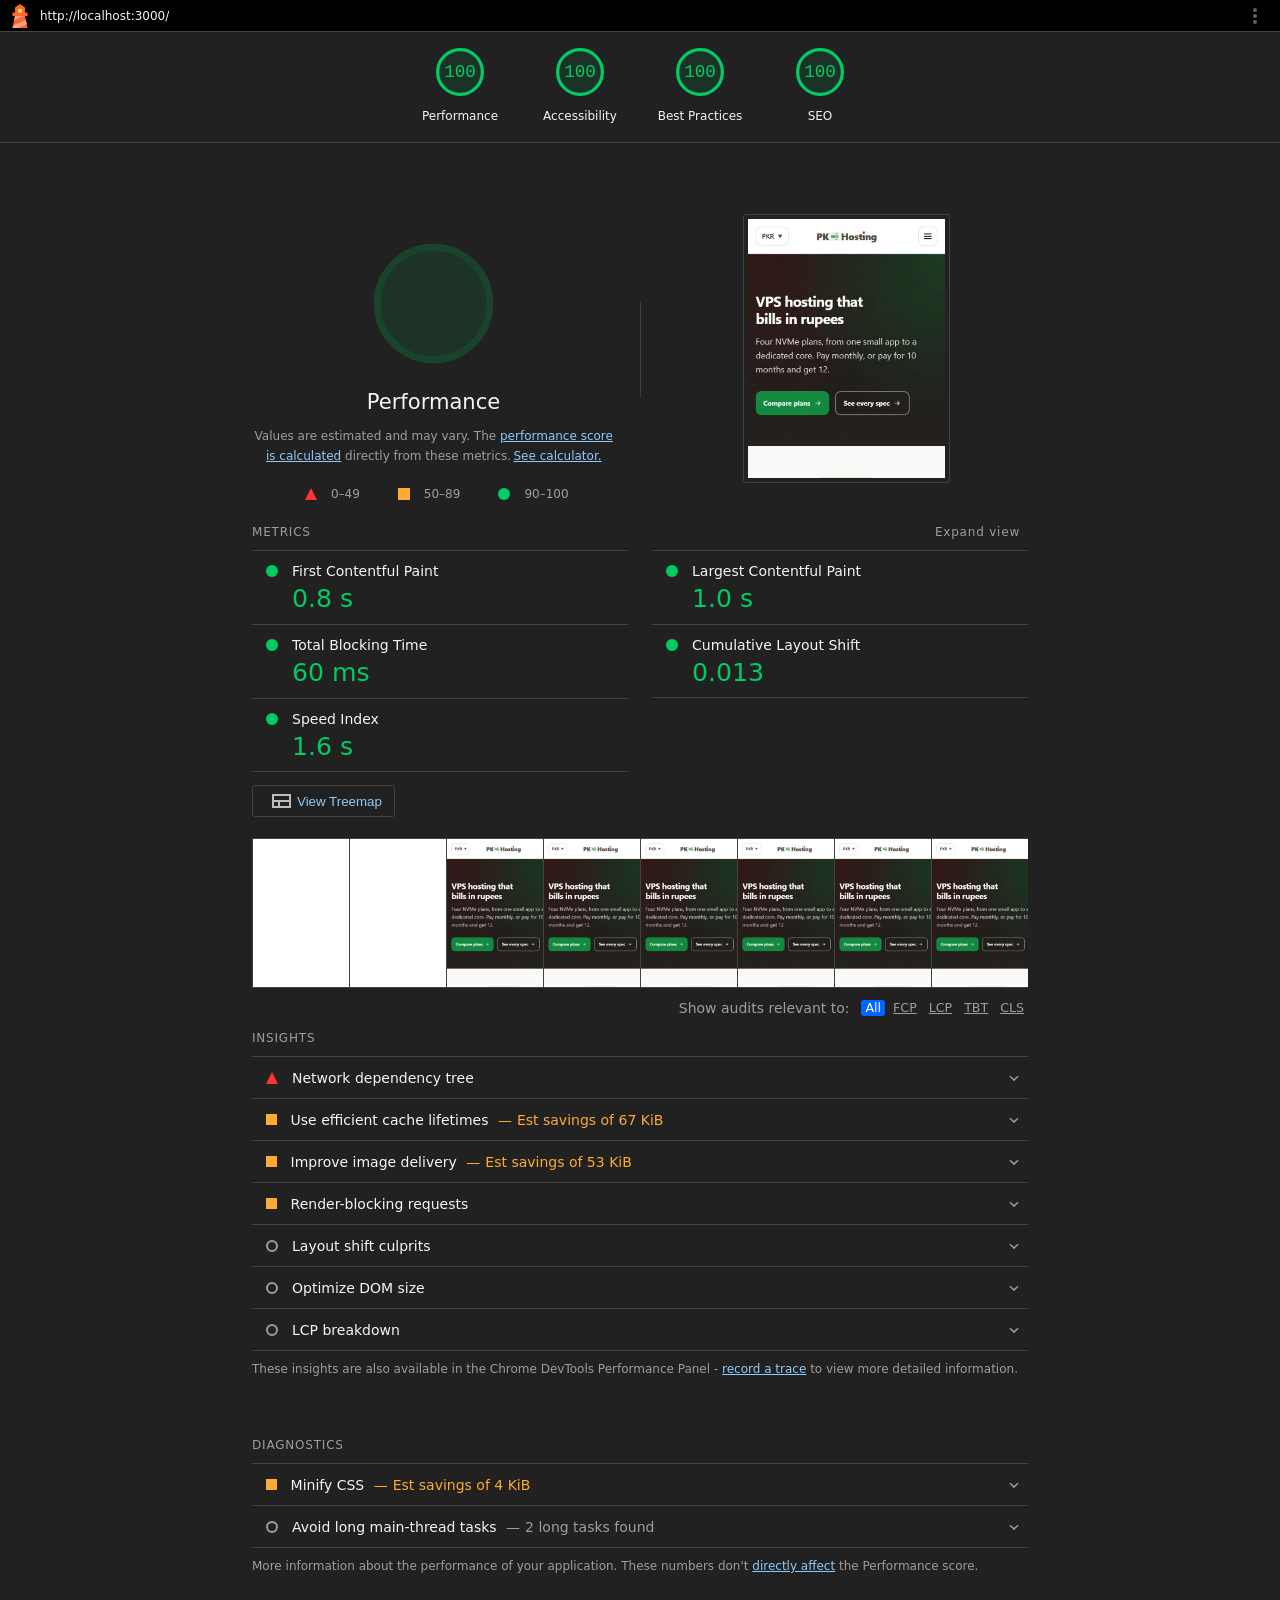
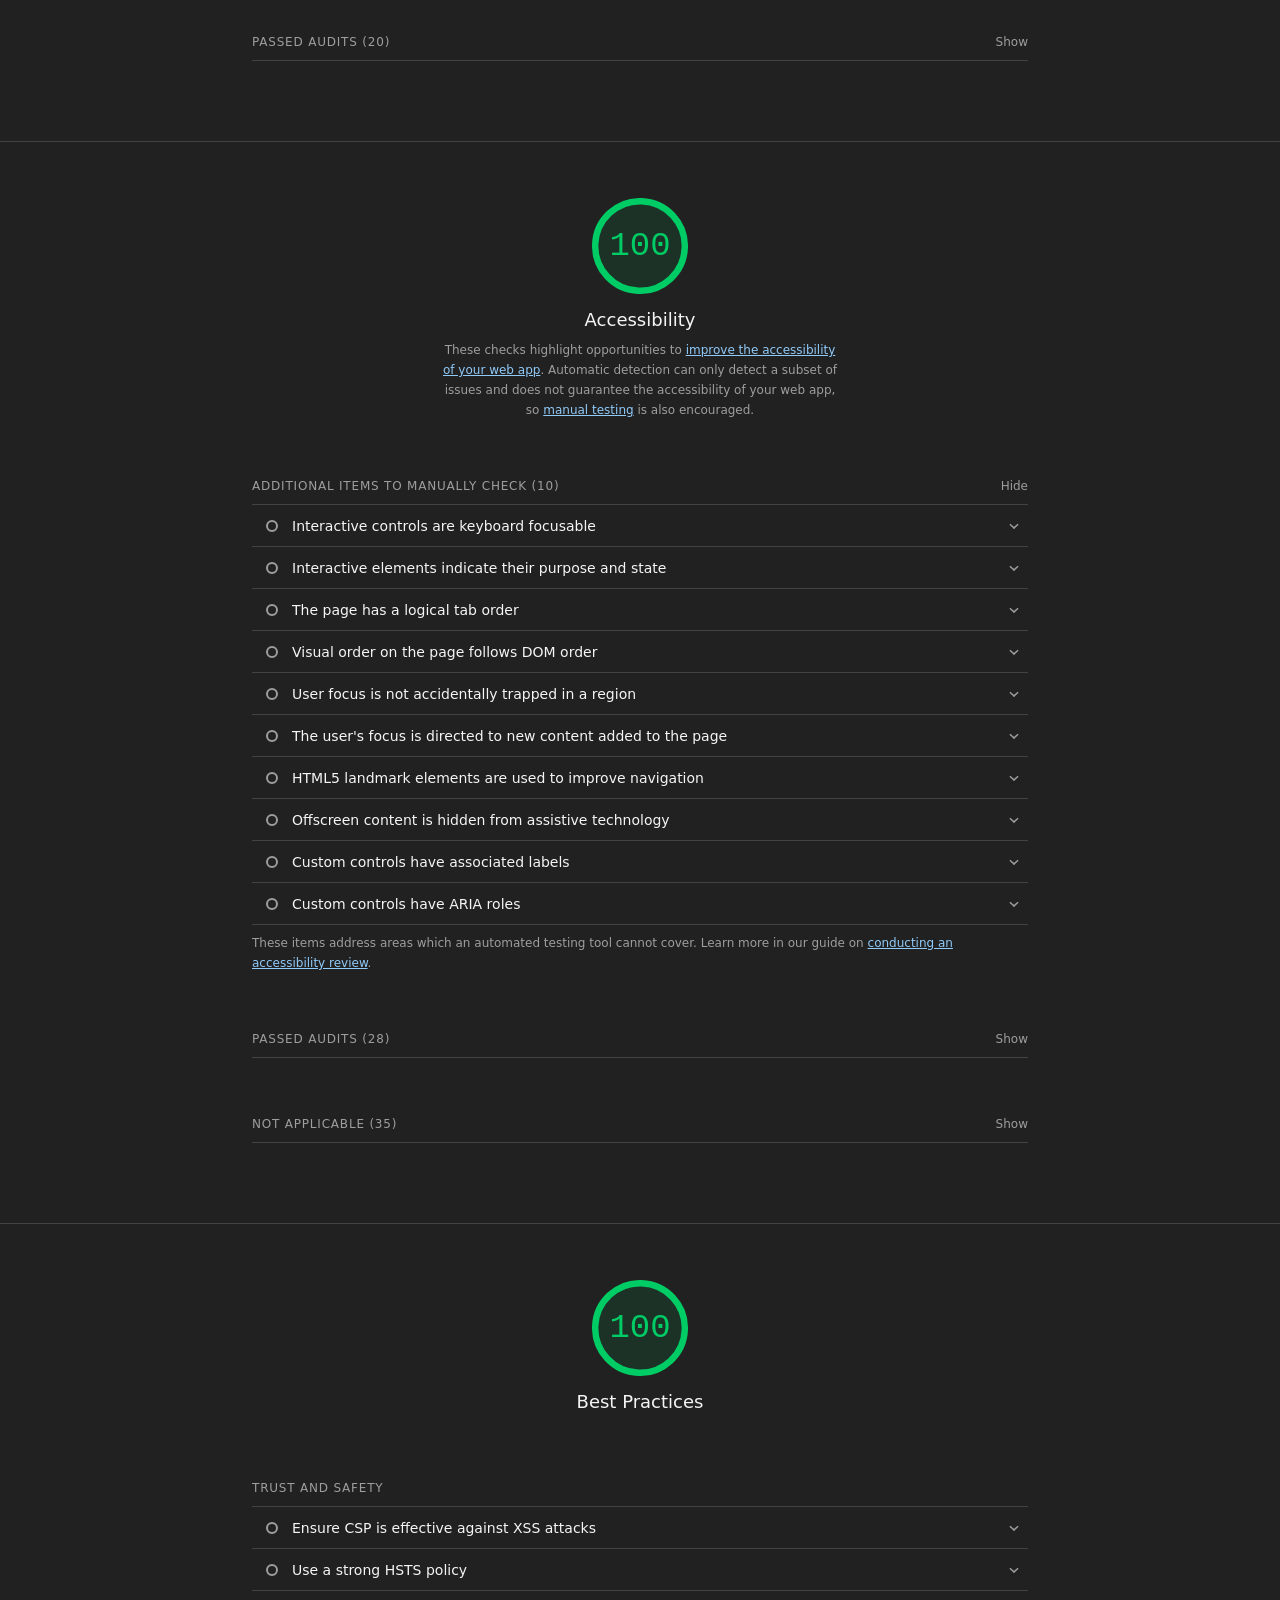
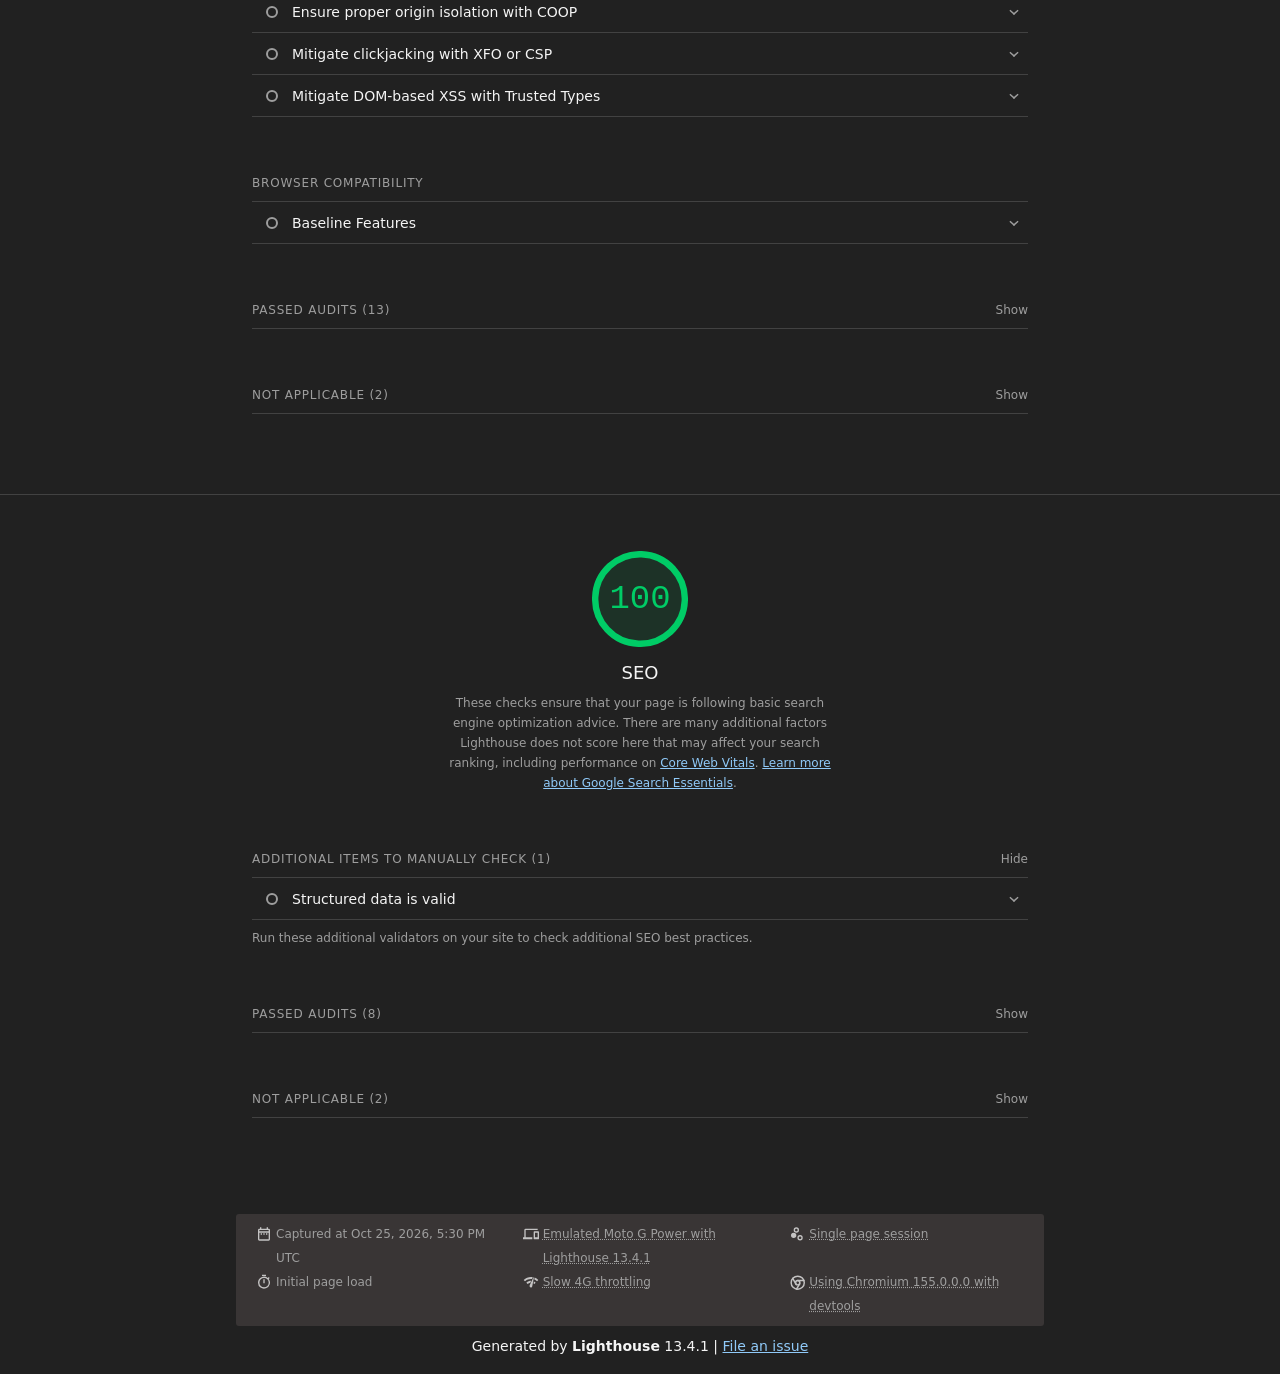
==== docs/lighthouse-report.html @ 3b911061 "fix: improve SEO and logo accessibility; add Lighthouse report" ====
<!--
@license
Copyright 2018 Google LLC
SPDX-License-Identifier: Apache-2.0
-->
<!doctype html>
<html lang="en">
<head>
  <meta charset="utf-8">
  <meta name="viewport" content="width=device-width, initial-scale=1, minimum-scale=1">
  <link rel="icon" href='data:image/svg+xml;utf8,<svg fill="none" xmlns="http://www.w3.org/2000/svg" viewBox="0 0 48 48"><path d="m14 7 10-7 10 7v10h5v7h-5l5 24H9l5-24H9v-7h5V7Z" fill="%23F63"/><path d="M31.561 24H14l-1.689 8.105L31.561 24ZM18.983 48H9l1.022-4.907L35.723 32.27l1.663 7.98L18.983 48Z" fill="%23FFA385"/><path fill="%23FF3" d="M20.5 10h7v7h-7z"/></svg>'>
  <title>Lighthouse Report</title>
  <style>body {margin: 0}</style>
</head>
<body>
  <noscript>Lighthouse report requires JavaScript. Please enable.</noscript>

  <div id="lh-log"></div>

  <script>window.__LIGHTHOUSE_JSON__ = {"lighthouseVersion":"13.4.1","requestedUrl":"http://localhost:3000/","mainDocumentUrl":"http://localhost:3000/","finalDisplayedUrl":"http://localhost:3000/","finalUrl":"http://localhost:3000/","fetchTime":"2026-10-25T17:30:25.590Z","gatherMode":"navigation","runWarnings":[],"userAgent":"Mozilla/5.0 (Windows NT 10.0; Win64; x64) AppleWebKit/537.36 (KHTML, like Gecko) Chrome/155.0.0.0 Safari/537.36","environment":{"networkUserAgent":"Mozilla/5.0 (Linux; Android 11; moto g power (2022)) AppleWebKit/537.36 (KHTML, like Gecko) Chrome/155.0.0.0 Mobile Safari/537.36","hostUserAgent":"Mozilla/5.0 (Windows NT 10.0; Win64; x64) AppleWebKit/537.36 (KHTML, like Gecko) Chrome/155.0.0.0 Safari/537.36","benchmarkIndex":1683,"credits":{"axe-core":"4.12.1"}},"audits":{"is-on-https":{"id":"is-on-https","title":"Uses HTTPS","description":"All sites should be protected with HTTPS, even ones that don't handle sensitive data. This includes avoiding [mixed content](https://developers.google.com/web/fundamentals/security/prevent-mixed-content/what-is-mixed-content), where some resources are loaded over HTTP despite the initial request being served over HTTPS. HTTPS prevents intruders from tampering with or passively listening in on the communications between your app and your users, and is a prerequisite for HTTP/2 and many new web platform APIs. [Learn more about HTTPS](https://developer.chrome.com/docs/lighthouse/pwa/is-on-https/).","score":1,"scoreDisplayMode":"binary","details":{"type":"table","headings":[{"key":"url","valueType":"url","label":"Insecure URL"},{"key":"resolution","valueType":"text","label":"Request Resolution"}],"items":[]}},"redirects-http":{"id":"redirects-http","title":"Redirects HTTP traffic to HTTPS","description":"Make sure that you redirect all HTTP traffic to HTTPS in order to enable secure web features for all your users. [Learn more](https://developer.chrome.com/docs/lighthouse/pwa/redirects-http/).","score":null,"scoreDisplayMode":"notApplicable"},"first-contentful-paint":{"id":"first-contentful-paint","title":"First Contentful Paint","description":"First Contentful Paint marks the time at which the first text or image is painted. [Learn more about the First Contentful Paint metric](https://developer.chrome.com/docs/lighthouse/performance/first-contentful-paint/).","score":1,"scoreDisplayMode":"numeric","numericValue":848.7614999999998,"numericUnit":"millisecond","displayValue":"0.8 s","scoringOptions":{"p10":1800,"median":3000}},"largest-contentful-paint":{"id":"largest-contentful-paint","title":"Largest Contentful Paint","description":"Largest Contentful Paint marks the time at which the largest text or image is painted. [Learn more about the Largest Contentful Paint metric](https://developer.chrome.com/docs/lighthouse/performance/lighthouse-largest-contentful-paint/)","score":1,"scoreDisplayMode":"numeric","numericValue":1005.5229999999999,"numericUnit":"millisecond","displayValue":"1.0 s","scoringOptions":{"p10":2500,"median":4000}},"speed-index":{"id":"speed-index","title":"Speed Index","description":"Speed Index shows how quickly the contents of a page are visibly populated. [Learn more about the Speed Index metric](https://developer.chrome.com/docs/lighthouse/performance/speed-index/).","score":1,"scoreDisplayMode":"numeric","numericValue":1608.5146360000015,"numericUnit":"millisecond","displayValue":"1.6 s","scoringOptions":{"p10":3387,"median":5800}},"screenshot-thumbnails":{"id":"screenshot-thumbnails","title":"Screenshot Thumbnails","description":"This is what the load of your site looked like.","score":1,"scoreDisplayMode":"informative","details":{"type":"filmstrip","scale":3000,"items":[{"timing":375,"timestamp":773920946,"data":"[data-uri]"},{"timing":750,"timestamp":774295946,"data":"[data-uri]"},{"timing":1125,"timestamp":774670946,"data":"[data-uri]"},{"timing":1500,"timestamp":775045946,"data":"[data-uri]"},{"timing":1875,"timestamp":775420946,"data":"[data-uri]"},{"timing":2250,"timestamp":775795946,"data":"[data-uri]"},{"timing":2625,"timestamp":776170946,"data":"[data-uri]"},{"timing":3000,"timestamp":776545946,"data":"[data-uri]"}]}},"final-screenshot":{"id":"final-screenshot","title":"Final Screenshot","description":"The last screenshot captured of the pageload.","score":1,"scoreDisplayMode":"informative","details":{"type":"screenshot","timing":1135,"timestamp":774681259,"data":"[data-uri]"}},"total-blocking-time":{"id":"total-blocking-time","title":"Total Blocking Time","description":"Sum of all time periods between FCP and Time to Interactive, when task length exceeded 50ms, expressed in milliseconds. [Learn more about the Total Blocking Time metric](https://developer.chrome.com/docs/lighthouse/performance/lighthouse-total-blocking-time/).","score":1,"scoreDisplayMode":"numeric","numericValue":55,"numericUnit":"millisecond","displayValue":"60 ms","scoringOptions":{"p10":200,"median":600}},"max-potential-fid":{"id":"max-potential-fid","title":"Max Potential First Input Delay","description":"The maximum potential First Input Delay that your users could experience is the duration of the longest task. [Learn more about the Maximum Potential First Input Delay metric](https://developer.chrome.com/docs/lighthouse/performance/lighthouse-max-potential-fid/).","score":0.57,"scoreDisplayMode":"numeric","numericValue":225.9999999999999,"numericUnit":"millisecond","displayValue":"230 ms"},"cumulative-layout-shift":{"id":"cumulative-layout-shift","title":"Cumulative Layout Shift","description":"Cumulative Layout Shift measures the movement of visible elements within the viewport. [Learn more about the Cumulative Layout Shift metric](https://web.dev/articles/cls).","score":1,"scoreDisplayMode":"numeric","numericValue":0.01302963267986803,"numericUnit":"unitless","displayValue":"0.013","scoringOptions":{"p10":0.1,"median":0.25},"details":{"type":"debugdata","items":[{"cumulativeLayoutShiftMainFrame":0.01302963267986803,"newEngineResult":{"cumulativeLayoutShift":0.01302963267986803,"cumulativeLayoutShiftMainFrame":0.01302963267986803},"newEngineResultDiffered":false}]}},"errors-in-console":{"id":"errors-in-console","title":"No browser errors logged to the console","description":"Errors logged to the console indicate unresolved problems. They can come from network request failures and other browser concerns. [Learn more about this errors in console diagnostic audit](https://developer.chrome.com/docs/lighthouse/best-practices/errors-in-console/)","score":1,"scoreDisplayMode":"binary","details":{"type":"table","headings":[{"key":"sourceLocation","valueType":"source-location","label":"Source"},{"key":"description","valueType":"code","label":"Description"}],"items":[]}},"server-response-time":{"id":"server-response-time","title":"Initial server response time was short","description":"Keep the server response time for the main document short because all other requests depend on it. [Learn more about the Time to First Byte metric](https://developer.chrome.com/docs/lighthouse/performance/time-to-first-byte/).","score":1,"scoreDisplayMode":"metricSavings","numericValue":4,"numericUnit":"millisecond","displayValue":"Root document took 0 ms","metricSavings":{"FCP":0,"LCP":0},"details":{"type":"opportunity","headings":[{"key":"url","valueType":"url","label":"URL"},{"key":"responseTime","valueType":"timespanMs","label":"Time Spent"}],"items":[{"url":"http://localhost:3000/","responseTime":4}],"overallSavingsMs":0},"guidanceLevel":1},"interactive":{"id":"interactive","title":"Time to Interactive","description":"Time to Interactive is the amount of time it takes for the page to become fully interactive. [Learn more about the Time to Interactive metric](https://developer.chrome.com/docs/lighthouse/performance/interactive/).","score":1,"scoreDisplayMode":"numeric","numericValue":1005.5229999999999,"numericUnit":"millisecond","displayValue":"1.0 s"},"user-timings":{"id":"user-timings","title":"User Timing marks and measures","description":"Consider instrumenting your app with the User Timing API to measure your app's real-world performance during key user experiences. [Learn more about User Timing marks](https://developer.chrome.com/docs/lighthouse/performance/user-timings/).","score":null,"scoreDisplayMode":"notApplicable","details":{"type":"table","headings":[{"key":"name","valueType":"text","label":"Name"},{"key":"timingType","valueType":"text","label":"Type"},{"key":"startTime","valueType":"ms","granularity":0.01,"label":"Start Time"},{"key":"duration","valueType":"ms","granularity":0.01,"label":"Duration"}],"items":[]},"guidanceLevel":2},"redirects":{"id":"redirects","title":"Avoid multiple page redirects","description":"Redirects introduce additional delays before the page can be loaded. [Learn how to avoid page redirects](https://developer.chrome.com/docs/lighthouse/performance/redirects/).","score":1,"scoreDisplayMode":"metricSavings","numericValue":0,"numericUnit":"millisecond","displayValue":"","metricSavings":{"LCP":0,"FCP":0},"details":{"type":"opportunity","headings":[],"items":[],"overallSavingsMs":0},"guidanceLevel":2},"image-aspect-ratio":{"id":"image-aspect-ratio","title":"Displays images with correct aspect ratio","description":"Image display dimensions should match natural aspect ratio. [Learn more about image aspect ratio](https://developer.chrome.com/docs/lighthouse/best-practices/image-aspect-ratio/).","score":1,"scoreDisplayMode":"binary","details":{"type":"table","headings":[{"key":"node","valueType":"node","label":""},{"key":"url","valueType":"url","label":"URL"},{"key":"displayedAspectRatio","valueType":"text","label":"Aspect Ratio (Displayed)"},{"key":"actualAspectRatio","valueType":"text","label":"Aspect Ratio (Actual)"}],"items":[]}},"image-size-responsive":{"id":"image-size-responsive","title":"Serves images with appropriate resolution","description":"Image natural dimensions should be proportional to the display size and the pixel ratio to maximize image clarity. [Learn how to provide responsive images](https://web.dev/articles/serve-responsive-images).","score":1,"scoreDisplayMode":"binary","details":{"type":"table","headings":[{"key":"node","valueType":"node","label":""},{"key":"url","valueType":"url","label":"URL"},{"key":"displayedSize","valueType":"text","label":"Displayed size"},{"key":"actualSize","valueType":"text","label":"Actual size"},{"key":"expectedSize","valueType":"text","label":"Expected size"}],"items":[]}},"deprecations":{"id":"deprecations","title":"Avoids deprecated APIs","description":"Deprecated APIs will eventually be removed from the browser. [Learn more about deprecated APIs](https://developer.chrome.com/docs/lighthouse/best-practices/deprecations/).","score":1,"scoreDisplayMode":"binary","details":{"type":"table","headings":[{"key":"value","valueType":"text","label":"Deprecation / Warning"},{"key":"source","valueType":"source-location","label":"Source"}],"items":[]}},"third-party-cookies":{"id":"third-party-cookies","title":"Avoids third-party cookies","description":"Third-party cookies may be blocked in some contexts. [Learn more about preparing for third-party cookie restrictions](https://privacysandbox.google.com/cookies/prepare/overview).","score":1,"scoreDisplayMode":"binary","details":{"type":"table","headings":[{"key":"name","valueType":"text","label":"Name"},{"key":"url","valueType":"url","label":"URL"}],"items":[]}},"mainthread-work-breakdown":{"id":"mainthread-work-breakdown","title":"Minimizes main-thread work","description":"Consider reducing the time spent parsing, compiling and executing JS. You may find delivering smaller JS payloads helps with this. [Learn how to minimize main-thread work](https://developer.chrome.com/docs/lighthouse/performance/mainthread-work-breakdown/)","score":1,"scoreDisplayMode":"metricSavings","numericValue":947.3720000000011,"numericUnit":"millisecond","displayValue":"0.9 s","metricSavings":{"TBT":50},"details":{"type":"table","headings":[{"key":"groupLabel","valueType":"text","label":"Category"},{"key":"duration","valueType":"ms","granularity":1,"label":"Time Spent"}],"items":[{"group":"styleLayout","groupLabel":"Style & Layout","duration":447.59999999999997},{"group":"other","groupLabel":"Other","duration":340.2120000000011},{"group":"scriptEvaluation","groupLabel":"Script Evaluation","duration":110.65599999999999},{"group":"parseHTML","groupLabel":"Parse HTML & CSS","duration":23.407999999999998},{"group":"paintCompositeRender","groupLabel":"Rendering","duration":21.65599999999998},{"group":"scriptParseCompile","groupLabel":"Script Parsing & Compilation","duration":3.8400000000000003}],"sortedBy":["duration"]},"guidanceLevel":1},"bootup-time":{"id":"bootup-time","title":"JavaScript execution time","description":"Consider reducing the time spent parsing, compiling, and executing JS. You may find delivering smaller JS payloads helps with this. [Learn how to reduce Javascript execution time](https://developer.chrome.com/docs/lighthouse/performance/bootup-time/).","score":1,"scoreDisplayMode":"metricSavings","numericValue":80.29599999999996,"numericUnit":"millisecond","displayValue":"0.1 s","metricSavings":{"TBT":0},"details":{"type":"table","headings":[{"key":"url","valueType":"url","label":"URL"},{"key":"total","granularity":1,"valueType":"ms","label":"Total CPU Time"},{"key":"scripting","granularity":1,"valueType":"ms","label":"Script Evaluation"},{"key":"scriptParseCompile","granularity":1,"valueType":"ms","label":"Script Parse"}],"items":[{"url":"http://localhost:3000/","total":640.744,"scripting":59.20799999999997,"scriptParseCompile":1.048},{"url":"Unattributable","total":261.50400000000013,"scripting":20.03999999999999,"scriptParseCompile":0}],"summary":{"wastedMs":80.29599999999996},"sortedBy":["total"]},"guidanceLevel":1},"diagnostics":{"id":"diagnostics","title":"Diagnostics","description":"Collection of useful page vitals.","score":1,"scoreDisplayMode":"informative","details":{"type":"debugdata","items":[{"numRequests":8,"numScripts":2,"numStylesheets":1,"numFonts":0,"numTasks":477,"numTasksOver10ms":3,"numTasksOver25ms":1,"numTasksOver50ms":1,"numTasksOver100ms":1,"numTasksOver500ms":0,"rtt":0.355,"throughput":169309806.1835069,"maxRtt":0.355,"maxServerLatency":20.761499999999998,"totalByteWeight":73163,"totalTaskTime":236.8429999999996,"mainDocumentTransferSize":4483}]}},"network-requests":{"id":"network-requests","title":"Network Requests","description":"Lists the network requests that were made during page load.","score":1,"scoreDisplayMode":"informative","details":{"type":"table","headings":[{"key":"url","valueType":"url","label":"URL"},{"key":"protocol","valueType":"text","label":"Protocol"},{"key":"networkRequestTime","valueType":"ms","granularity":1,"label":"Network Request Time"},{"key":"networkEndTime","valueType":"ms","granularity":1,"label":"Network End Time"},{"key":"transferSize","valueType":"bytes","displayUnit":"kb","granularity":1,"label":"Transfer Size"},{"key":"resourceSize","valueType":"bytes","displayUnit":"kb","granularity":1,"label":"Resource Size"},{"key":"statusCode","valueType":"text","label":"Status Code"},{"key":"mimeType","valueType":"text","label":"MIME Type"},{"key":"resourceType","valueType":"text","label":"Resource Type"}],"items":[{"url":"http://localhost:3000/","sessionTargetType":"page","protocol":"http/1.1","cache":"none","rendererStartTime":0,"networkRequestTime":1.2449999999953434,"networkEndTime":6.065000000060536,"finished":true,"transferSize":4483,"resourceSize":18790,"statusCode":200,"mimeType":"text/html","resourceType":"Document","priority":"VeryHigh","experimentalFromMainFrame":true,"entity":"localhost"},{"url":"http://localhost:3000/css/style.css","sessionTargetType":"page","protocol":"http/1.1","cache":"none","rendererStartTime":36.49400000006426,"networkRequestTime":43.29399999999441,"networkEndTime":69.21100000001024,"finished":true,"transferSize":9029,"resourceSize":30197,"statusCode":200,"mimeType":"text/css","resourceType":"Stylesheet","priority":"VeryHigh","experimentalFromMainFrame":true,"entity":"localhost"},{"url":"http://localhost:3000/assets/jazzcash-com-pk-logo.png","sessionTargetType":"page","protocol":"http/1.1","cache":"none","rendererStartTime":36.84699999995064,"networkRequestTime":45.79000000003725,"networkEndTime":67.06199999991804,"finished":true,"transferSize":24465,"resourceSize":24176,"statusCode":200,"mimeType":"image/png","resourceType":"Image","priority":"Low","experimentalFromMainFrame":true,"entity":"localhost"},{"url":"http://localhost:3000/assets/easypaisa-com-pk-logo.png","sessionTargetType":"page","protocol":"http/1.1","cache":"none","rendererStartTime":36.9769999999553,"networkRequestTime":49.57600000000093,"networkEndTime":67.75500000000466,"finished":true,"transferSize":30961,"resourceSize":30671,"statusCode":200,"mimeType":"image/png","resourceType":"Image","priority":"Low","experimentalFromMainFrame":true,"entity":"localhost"},{"url":"http://localhost:3000/js/pricing.js","sessionTargetType":"page","protocol":"http/1.1","cache":"none","rendererStartTime":37.07900000002701,"networkRequestTime":47.76599999994505,"networkEndTime":74.71599999989849,"finished":true,"transferSize":1361,"resourceSize":2404,"statusCode":200,"mimeType":"application/javascript","resourceType":"Script","priority":"Medium","experimentalFromMainFrame":true,"entity":"localhost"},{"url":"http://localhost:3000/js/app.js","sessionTargetType":"page","protocol":"http/1.1","cache":"none","rendererStartTime":37.22100000001956,"networkRequestTime":48.728999999933876,"networkEndTime":77.98899999994319,"finished":true,"transferSize":2864,"resourceSize":7015,"statusCode":200,"mimeType":"application/javascript","resourceType":"Script","priority":"Medium","experimentalFromMainFrame":true,"entity":"localhost"},{"url":"data:image/svg+xml,%3Csvg xmlns='http://www.w3.org/2000/svg' viewBox='0 0 12 12'%3E%3Cpath d='M2.5 …","sessionTargetType":"page","protocol":"data","cache":"memory","rendererStartTime":98.90100000007078,"networkRequestTime":98.90100000007078,"networkEndTime":99.07499999995343,"finished":true,"transferSize":0,"resourceSize":195,"statusCode":200,"mimeType":"image/svg+xml","resourceType":"Image","priority":"Low","experimentalFromMainFrame":true},{"url":"data:image/svg+xml,%3Csvg xmlns='http://www.w3.org/2000/svg' viewBox='0 0 12 12'%3E%3Cpath d='M2.5 …","sessionTargetType":"page","protocol":"data","cache":"memory","rendererStartTime":101.4089999999851,"networkRequestTime":101.4089999999851,"networkEndTime":101.62699999997858,"finished":true,"transferSize":0,"resourceSize":195,"statusCode":200,"mimeType":"image/svg+xml","resourceType":"Image","priority":"Low","experimentalFromMainFrame":true}],"debugData":{"type":"debugdata","networkStartTimeTs":773546520,"initiators":[{"type":"parser","url":"http://localhost:3000/","lineNumber":9,"columnNumber":46},{"type":"parser","url":"http://localhost:3000/","lineNumber":358,"columnNumber":102},{"type":"parser","url":"http://localhost:3000/","lineNumber":362,"columnNumber":103},{"type":"parser","url":"http://localhost:3000/","lineNumber":382,"columnNumber":30},{"type":"parser","url":"http://localhost:3000/","lineNumber":383,"columnNumber":26},{"type":"parser","url":"http://localhost:3000/css/style.css"},{"type":"parser","url":"http://localhost:3000/css/style.css"}]}}},"network-rtt":{"id":"network-rtt","title":"Network Round Trip Times","description":"Network round trip times (RTT) have a large impact on performance. If the RTT to an origin is high, it's an indication that servers closer to the user could improve performance. [Learn more about the Round Trip Time](https://hpbn.co/primer-on-latency-and-bandwidth/).","score":1,"scoreDisplayMode":"informative","numericValue":0.355,"numericUnit":"millisecond","displayValue":"0 ms","details":{"type":"table","headings":[{"key":"origin","valueType":"text","label":"URL"},{"key":"rtt","valueType":"ms","granularity":1,"label":"Time Spent"}],"items":[{"origin":"http://localhost:3000","rtt":0.355}],"sortedBy":["rtt"]}},"network-server-latency":{"id":"network-server-latency","title":"Server Backend Latencies","description":"Server latencies can impact web performance. If the server latency of an origin is high, it's an indication the server is overloaded or has poor backend performance. [Learn more about server response time](https://hpbn.co/primer-on-web-performance/#analyzing-the-resource-waterfall).","score":1,"scoreDisplayMode":"informative","numericValue":20.761499999999998,"numericUnit":"millisecond","displayValue":"20 ms","details":{"type":"table","headings":[{"key":"origin","valueType":"text","label":"URL"},{"key":"serverResponseTime","valueType":"ms","granularity":1,"label":"Time Spent"}],"items":[{"origin":"http://localhost:3000","serverResponseTime":20.761499999999998}],"sortedBy":["serverResponseTime"]}},"main-thread-tasks":{"id":"main-thread-tasks","title":"Tasks","description":"Lists the toplevel main thread tasks that executed during page load.","score":1,"scoreDisplayMode":"informative","details":{"type":"table","headings":[{"key":"startTime","valueType":"ms","granularity":1,"label":"Start Time"},{"key":"duration","valueType":"ms","granularity":1,"label":"End Time"}],"items":[{"duration":10.706,"startTime":12.401},{"duration":15.473,"startTime":23.136},{"duration":5.253,"startTime":39.676},{"duration":7.924,"startTime":71.64},{"duration":7.196,"startTime":83.871},{"duration":112.967,"startTime":91.242},{"duration":8.583,"startTime":207.694},{"duration":6.995,"startTime":836.908}]}},"metrics":{"id":"metrics","title":"Metrics","description":"Collects all available metrics.","score":1,"scoreDisplayMode":"informative","numericValue":1006,"numericUnit":"millisecond","details":{"type":"debugdata","items":[{"firstContentfulPaint":849,"largestContentfulPaint":1006,"interactive":1006,"speedIndex":1609,"totalBlockingTime":55,"maxPotentialFID":226,"cumulativeLayoutShift":0.01302963267986803,"cumulativeLayoutShiftMainFrame":0.01302963267986803,"timeToFirstByte":471,"observedTimeOrigin":0,"observedTimeOriginTs":773545946,"observedNavigationStart":0,"observedNavigationStartTs":773545946,"observedFirstPaint":836,"observedFirstPaintTs":774381771,"observedFirstContentfulPaint":836,"observedFirstContentfulPaintTs":774381771,"observedFirstContentfulPaintAllFrames":836,"observedFirstContentfulPaintAllFramesTs":774381771,"observedLargestContentfulPaint":836,"observedLargestContentfulPaintTs":774381771,"observedLargestContentfulPaintAllFrames":836,"observedLargestContentfulPaintAllFramesTs":774381771,"observedTraceEnd":4461,"observedTraceEndTs":778006982,"observedLoad":221,"observedLoadTs":773766931,"observedDomContentLoaded":0,"observedDomContentLoadedTs":773546138,"observedCumulativeLayoutShift":0.01302963267986803,"observedCumulativeLayoutShiftMainFrame":0.01302963267986803,"observedFirstVisualChange":846,"observedFirstVisualChangeTs":774391946,"observedLastVisualChange":1135,"observedLastVisualChangeTs":774680946,"observedSpeedIndex":876,"observedSpeedIndexTs":774422382},{"lcpInvalidated":false}]}},"resource-summary":{"id":"resource-summary","title":"Resources Summary","description":"Aggregates all network requests and groups them by type","score":1,"scoreDisplayMode":"informative","details":{"type":"table","headings":[{"key":"label","valueType":"text","label":"Resource Type"},{"key":"requestCount","valueType":"numeric","label":"Requests"},{"key":"transferSize","valueType":"bytes","label":"Transfer Size"}],"items":[{"resourceType":"total","label":"Total","requestCount":6,"transferSize":73163},{"resourceType":"image","label":"Image","requestCount":2,"transferSize":55426},{"resourceType":"stylesheet","label":"Stylesheet","requestCount":1,"transferSize":9029},{"resourceType":"document","label":"Document","requestCount":1,"transferSize":4483},{"resourceType":"script","label":"Script","requestCount":2,"transferSize":4225},{"resourceType":"media","label":"Media","requestCount":0,"transferSize":0},{"resourceType":"font","label":"Font","requestCount":0,"transferSize":0},{"resourceType":"other","label":"Other","requestCount":0,"transferSize":0},{"resourceType":"third-party","label":"Third-party","requestCount":0,"transferSize":0}]}},"layout-shifts":{"id":"layout-shifts","title":"Avoid large layout shifts","description":"These are the largest layout shifts observed on the page. Each table item represents a single layout shift, and shows the element that shifted the most. Below each item are possible root causes that led to the layout shift. Some of these layout shifts may not be included in the CLS metric value due to [windowing](https://web.dev/articles/cls#what_is_cls). [Learn how to improve CLS](https://web.dev/articles/optimize-cls)","score":1,"scoreDisplayMode":"informative","displayValue":"1 layout shift found","metricSavings":{"CLS":0.013000000000000001},"details":{"type":"table","headings":[{"key":"node","valueType":"node","subItemsHeading":{"key":"extra"},"label":"Element"},{"key":"score","valueType":"numeric","subItemsHeading":{"key":"cause","valueType":"text"},"granularity":0.001,"label":"Layout shift score"}],"items":[{"node":{"type":"node","lhId":"page-1-DIV","path":"1,HTML,1,BODY,2,MAIN,1,SECTION,0,DIV,2,DIV,0,DIV","selector":"section#plans > div.container > div.controls > div.toggle","boundingRect":{"top":755,"bottom":807,"left":45,"right":367,"width":323,"height":52},"snippet":"\u003cdiv class=\"toggle\" role=\"group\" aria-label=\"Billing period\">","nodeLabel":"Monthly\nAnnually Save up to 17%"},"score":0.01302963267986803}]},"guidanceLevel":2},"long-tasks":{"id":"long-tasks","title":"Avoid long main-thread tasks","description":"Lists the longest tasks on the main thread, useful for identifying worst contributors to input delay. [Learn how to avoid long main-thread tasks](https://web.dev/articles/optimize-long-tasks)","score":1,"scoreDisplayMode":"informative","displayValue":"2 long tasks found","metricSavings":{"TBT":50},"details":{"type":"table","headings":[{"key":"url","valueType":"url","label":"URL"},{"key":"startTime","valueType":"ms","granularity":1,"label":"Start Time"},{"key":"duration","valueType":"ms","granularity":1,"label":"Duration"}],"items":[{"url":"http://localhost:3000/","duration":225.9999999999999,"startTime":727.7615},{"url":"http://localhost:3000/","duration":62,"startTime":665.7615}],"sortedBy":["duration"],"skipSumming":["startTime"],"debugData":{"type":"debugdata","urls":["http://localhost:3000/"],"tasks":[{"urlIndex":0,"startTime":727.8,"duration":226,"other":226,"paintCompositeRender":0,"scriptEvaluation":0,"styleLayout":0},{"urlIndex":0,"startTime":665.8,"duration":62,"other":62,"scriptEvaluation":0}]}},"guidanceLevel":1},"non-composited-animations":{"id":"non-composited-animations","title":"Avoid non-composited animations","description":"Animations which are not composited can be janky and increase CLS. [Learn how to avoid non-composited animations](https://developer.chrome.com/docs/lighthouse/performance/non-composited-animations/)","score":null,"scoreDisplayMode":"notApplicable","metricSavings":{"CLS":0},"details":{"type":"table","headings":[{"key":"node","valueType":"node","subItemsHeading":{"key":"failureReason","valueType":"text"},"label":"Element"}],"items":[]},"guidanceLevel":2},"unsized-images":{"id":"unsized-images","title":"Image elements have explicit `width` and `height`","description":"Set an explicit width and height on image elements to reduce layout shifts and improve CLS. [Learn how to set image dimensions](https://web.dev/articles/optimize-cls#images_without_dimensions)","score":1,"scoreDisplayMode":"metricSavings","metricSavings":{"CLS":0},"details":{"type":"table","headings":[{"key":"node","valueType":"node","label":""},{"key":"url","valueType":"url","label":"URL"}],"items":[]},"guidanceLevel":4},"valid-source-maps":{"id":"valid-source-maps","title":"Page has valid source maps","description":"Source maps translate minified code to the original source code. This helps developers debug in production. In addition, Lighthouse is able to provide further insights. Consider deploying source maps to take advantage of these benefits. [Learn more about source maps](https://developer.chrome.com/docs/devtools/javascript/source-maps/).","score":1,"scoreDisplayMode":"binary","details":{"type":"table","headings":[{"key":"scriptUrl","valueType":"url","subItemsHeading":{"key":"error"},"label":"URL"},{"key":"sourceMapUrl","valueType":"url","label":"Map URL"}],"items":[]}},"csp-xss":{"id":"csp-xss","title":"Ensure CSP is effective against XSS attacks","description":"A strong Content Security Policy (CSP) significantly reduces the risk of cross-site scripting (XSS) attacks. [Learn how to use a CSP to prevent XSS](https://developer.chrome.com/docs/lighthouse/best-practices/csp-xss/)","score":1,"scoreDisplayMode":"informative","details":{"type":"table","headings":[{"key":"description","valueType":"text","subItemsHeading":{"key":"description"},"label":"Description"},{"key":"directive","valueType":"code","subItemsHeading":{"key":"directive"},"label":"Directive"},{"key":"severity","valueType":"text","subItemsHeading":{"key":"severity"},"label":"Severity"}],"items":[{"severity":"High","description":"No CSP found in enforcement mode"}]}},"has-hsts":{"id":"has-hsts","title":"Use a strong HSTS policy","description":"Deployment of the HSTS header significantly reduces the risk of downgrading HTTP connections and eavesdropping attacks. A rollout in stages, starting with a low max-age is recommended. [Learn more about using a strong HSTS policy.](https://developer.chrome.com/docs/lighthouse/best-practices/has-hsts)","score":1,"scoreDisplayMode":"informative","details":{"type":"table","headings":[{"key":"description","valueType":"text","subItemsHeading":{"key":"description"},"label":"Description"},{"key":"directive","valueType":"code","subItemsHeading":{"key":"directive"},"label":"Directive"},{"key":"severity","valueType":"text","subItemsHeading":{"key":"severity"},"label":"Severity"}],"items":[{"severity":"High","description":"No HSTS header found"}]}},"origin-isolation":{"id":"origin-isolation","title":"Ensure proper origin isolation with COOP","description":"The Cross-Origin-Opener-Policy (COOP) can be used to isolate the top-level window from other documents such as pop-ups. [Learn more about deploying the COOP header.](https://web.dev/articles/why-coop-coep#coop)","score":1,"scoreDisplayMode":"informative","details":{"type":"table","headings":[{"key":"description","valueType":"text","subItemsHeading":{"key":"description"},"label":"Description"},{"key":"directive","valueType":"code","subItemsHeading":{"key":"directive"},"label":"Directive"},{"key":"severity","valueType":"text","subItemsHeading":{"key":"severity"},"label":"Severity"}],"items":[{"description":"No COOP header found","severity":"High"}]}},"clickjacking-mitigation":{"id":"clickjacking-mitigation","title":"Mitigate clickjacking with XFO or CSP","description":"The `X-Frame-Options` (XFO) header or the `frame-ancestors` directive in the `Content-Security-Policy` (CSP) header control where a page can be embedded. These can mitigate clickjacking attacks by blocking some or all sites from embedding the page. [Learn more about mitigating clickjacking](https://developer.chrome.com/docs/lighthouse/best-practices/clickjacking-mitigation).","score":1,"scoreDisplayMode":"informative","details":{"type":"table","headings":[{"key":"description","valueType":"text","subItemsHeading":{"key":"description"},"label":"Description"},{"key":"severity","valueType":"text","subItemsHeading":{"key":"severity"},"label":"Severity"}],"items":[{"severity":"High","description":"No frame control policy found"}]}},"trusted-types-xss":{"id":"trusted-types-xss","title":"Mitigate DOM-based XSS with Trusted Types","description":"The `require-trusted-types-for` directive in the `Content-Security-Policy` (CSP) header instructs user agents to control the data passed to DOM XSS sink functions. [Learn more about mitigating DOM-based XSS with Trusted Types](https://developer.chrome.com/docs/lighthouse/best-practices/trusted-types-xss).","score":1,"scoreDisplayMode":"informative","details":{"type":"table","headings":[{"key":"description","valueType":"text","subItemsHeading":{"key":"description"},"label":"Description"},{"key":"severity","valueType":"text","subItemsHeading":{"key":"severity"},"label":"Severity"}],"items":[{"severity":"High","description":"No `Content-Security-Policy` header with Trusted Types directive found"}]}},"script-treemap-data":{"id":"script-treemap-data","title":"Script Treemap Data","description":"Used for treemap app","score":1,"scoreDisplayMode":"informative","details":{"type":"treemap-data","nodes":[{"name":"http://localhost:3000/","resourceBytes":45,"encodedBytes":9,"children":[{"name":"(inline) document.docume…","resourceBytes":45,"unusedBytes":0}]},{"name":"http://localhost:3000/js/pricing.js","resourceBytes":2403,"encodedBytes":1008,"unusedBytes":207},{"name":"http://localhost:3000/js/app.js","resourceBytes":7015,"encodedBytes":2515,"unusedBytes":2186}]}},"accesskeys":{"id":"accesskeys","title":"`[accesskey]` values are unique","description":"Access keys let users quickly focus a part of the page. For proper navigation, each access key must be unique. [Learn more about access keys](https://dequeuniversity.com/rules/axe/4.12/accesskeys).","score":null,"scoreDisplayMode":"notApplicable"},"aria-allowed-attr":{"id":"aria-allowed-attr","title":"`[aria-*]` attributes match their roles","description":"Each ARIA `role` supports a specific subset of `aria-*` attributes. Mismatching these invalidates the `aria-*` attributes. [Learn how to match ARIA attributes to their roles](https://dequeuniversity.com/rules/axe/4.12/aria-allowed-attr).","score":1,"scoreDisplayMode":"binary","details":{"type":"table","headings":[{"key":"node","valueType":"node","subItemsHeading":{"key":"relatedNode","valueType":"node"},"label":"Failing Elements"}],"items":[]}},"aria-allowed-role":{"id":"aria-allowed-role","title":"Uses ARIA roles only on compatible elements","description":"Many HTML elements can only be assigned certain ARIA roles. Using ARIA roles where they are not allowed can interfere with the accessibility of the web page. [Learn more about ARIA roles](https://dequeuniversity.com/rules/axe/4.12/aria-allowed-role).","score":null,"scoreDisplayMode":"notApplicable"},"aria-command-name":{"id":"aria-command-name","title":"`button`, `link`, and `menuitem` elements have accessible names","description":"When an element doesn't have an accessible name, screen readers announce it with a generic name, making it unusable for users who rely on screen readers. [Learn how to make command elements more accessible](https://dequeuniversity.com/rules/axe/4.12/aria-command-name).","score":null,"scoreDisplayMode":"notApplicable"},"aria-conditional-attr":{"id":"aria-conditional-attr","title":"ARIA attributes are used as specified for the element's role","description":"Some ARIA attributes are only allowed on an element under certain conditions. [Learn more about conditional ARIA attributes](https://dequeuniversity.com/rules/axe/4.12/aria-conditional-attr).","score":1,"scoreDisplayMode":"binary","details":{"type":"table","headings":[{"key":"node","valueType":"node","subItemsHeading":{"key":"relatedNode","valueType":"node"},"label":"Failing Elements"}],"items":[]}},"aria-deprecated-role":{"id":"aria-deprecated-role","title":"Deprecated ARIA roles were not used","description":"Deprecated ARIA roles may not be processed correctly by assistive technology. [Learn more about deprecated ARIA roles](https://dequeuniversity.com/rules/axe/4.12/aria-deprecated-role).","score":1,"scoreDisplayMode":"binary","details":{"type":"table","headings":[{"key":"node","valueType":"node","subItemsHeading":{"key":"relatedNode","valueType":"node"},"label":"Failing Elements"}],"items":[]}},"aria-dialog-name":{"id":"aria-dialog-name","title":"Elements with `role=\"dialog\"` or `role=\"alertdialog\"` have accessible names.","description":"ARIA dialog elements without accessible names may prevent screen readers users from discerning the purpose of these elements. [Learn how to make ARIA dialog elements more accessible](https://dequeuniversity.com/rules/axe/4.12/aria-dialog-name).","score":null,"scoreDisplayMode":"notApplicable"},"aria-hidden-body":{"id":"aria-hidden-body","title":"`[aria-hidden=\"true\"]` is not present on the document `\u003cbody>`","description":"Assistive technologies, like screen readers, work inconsistently when `aria-hidden=\"true\"` is set on the document `\u003cbody>`. [Learn how `aria-hidden` affects the document body](https://dequeuniversity.com/rules/axe/4.12/aria-hidden-body).","score":1,"scoreDisplayMode":"binary","details":{"type":"table","headings":[{"key":"node","valueType":"node","subItemsHeading":{"key":"relatedNode","valueType":"node"},"label":"Failing Elements"}],"items":[]}},"aria-hidden-focus":{"id":"aria-hidden-focus","title":"`[aria-hidden=\"true\"]` elements do not contain focusable descendents","description":"Focusable descendents within an `[aria-hidden=\"true\"]` element prevent those interactive elements from being available to users of assistive technologies like screen readers. [Learn how `aria-hidden` affects focusable elements](https://dequeuniversity.com/rules/axe/4.12/aria-hidden-focus).","score":1,"scoreDisplayMode":"binary","details":{"type":"table","headings":[{"key":"node","valueType":"node","subItemsHeading":{"key":"relatedNode","valueType":"node"},"label":"Failing Elements"}],"items":[]}},"aria-input-field-name":{"id":"aria-input-field-name","title":"ARIA input fields have accessible names","description":"When an input field doesn't have an accessible name, screen readers announce it with a generic name, making it unusable for users who rely on screen readers. [Learn more about input field labels](https://dequeuniversity.com/rules/axe/4.12/aria-input-field-name).","score":null,"scoreDisplayMode":"notApplicable"},"aria-meter-name":{"id":"aria-meter-name","title":"ARIA `meter` elements have accessible names","description":"When a meter element doesn't have an accessible name, screen readers announce it with a generic name, making it unusable for users who rely on screen readers. [Learn how to name `meter` elements](https://dequeuniversity.com/rules/axe/4.12/aria-meter-name).","score":null,"scoreDisplayMode":"notApplicable"},"aria-progressbar-name":{"id":"aria-progressbar-name","title":"ARIA `progressbar` elements have accessible names","description":"When a `progressbar` element doesn't have an accessible name, screen readers announce it with a generic name, making it unusable for users who rely on screen readers. [Learn how to label `progressbar` elements](https://dequeuniversity.com/rules/axe/4.12/aria-progressbar-name).","score":null,"scoreDisplayMode":"notApplicable"},"aria-prohibited-attr":{"id":"aria-prohibited-attr","title":"Elements use only permitted ARIA attributes","description":"Using ARIA attributes in roles where they are prohibited can mean that important information is not communicated to users of assistive technologies. [Learn more about prohibited ARIA roles](https://dequeuniversity.com/rules/axe/4.12/aria-prohibited-attr).","score":1,"scoreDisplayMode":"binary","details":{"type":"table","headings":[{"key":"node","valueType":"node","subItemsHeading":{"key":"relatedNode","valueType":"node"},"label":"Failing Elements"}],"items":[]}},"aria-required-attr":{"id":"aria-required-attr","title":"`[role]`s have all required `[aria-*]` attributes","description":"Some ARIA roles have required attributes that describe the state of the element to screen readers. [Learn more about roles and required attributes](https://dequeuniversity.com/rules/axe/4.12/aria-required-attr).","score":1,"scoreDisplayMode":"binary","details":{"type":"table","headings":[{"key":"node","valueType":"node","subItemsHeading":{"key":"relatedNode","valueType":"node"},"label":"Failing Elements"}],"items":[]}},"aria-required-children":{"id":"aria-required-children","title":"Elements with an ARIA `[role]` that require children to contain a specific `[role]` have all required children.","description":"Some ARIA parent roles must contain specific child roles to perform their intended accessibility functions. [Learn more about roles and required children elements](https://dequeuniversity.com/rules/axe/4.12/aria-required-children).","score":null,"scoreDisplayMode":"notApplicable"},"aria-required-parent":{"id":"aria-required-parent","title":"`[role]`s are contained by their required parent element","description":"Some ARIA child roles must be contained by specific parent roles to properly perform their intended accessibility functions. [Learn more about ARIA roles and required parent element](https://dequeuniversity.com/rules/axe/4.12/aria-required-parent).","score":null,"scoreDisplayMode":"notApplicable"},"aria-roles":{"id":"aria-roles","title":"`[role]` values are valid","description":"ARIA roles must have valid values in order to perform their intended accessibility functions. [Learn more about valid ARIA roles](https://dequeuniversity.com/rules/axe/4.12/aria-roles).","score":1,"scoreDisplayMode":"binary","details":{"type":"table","headings":[{"key":"node","valueType":"node","subItemsHeading":{"key":"relatedNode","valueType":"node"},"label":"Failing Elements"}],"items":[]}},"aria-text":{"id":"aria-text","title":"Elements with the `role=text` attribute do not have focusable descendents.","description":"Adding `role=text` around a text node split by markup enables VoiceOver to treat it as one phrase, but the element's focusable descendents will not be announced. [Learn more about the `role=text` attribute](https://dequeuniversity.com/rules/axe/4.12/aria-text).","score":null,"scoreDisplayMode":"notApplicable"},"aria-toggle-field-name":{"id":"aria-toggle-field-name","title":"ARIA toggle fields have accessible names","description":"When a toggle field doesn't have an accessible name, screen readers announce it with a generic name, making it unusable for users who rely on screen readers. [Learn more about toggle fields](https://dequeuniversity.com/rules/axe/4.12/aria-toggle-field-name).","score":null,"scoreDisplayMode":"notApplicable"},"aria-tooltip-name":{"id":"aria-tooltip-name","title":"ARIA `tooltip` elements have accessible names","description":"When a tooltip element doesn't have an accessible name, screen readers announce it with a generic name, making it unusable for users who rely on screen readers. [Learn how to name `tooltip` elements](https://dequeuniversity.com/rules/axe/4.12/aria-tooltip-name).","score":null,"scoreDisplayMode":"notApplicable"},"aria-treeitem-name":{"id":"aria-treeitem-name","title":"ARIA `treeitem` elements have accessible names","description":"When a `treeitem` element doesn't have an accessible name, screen readers announce it with a generic name, making it unusable for users who rely on screen readers. [Learn more about labeling `treeitem` elements](https://dequeuniversity.com/rules/axe/4.12/aria-treeitem-name).","score":null,"scoreDisplayMode":"notApplicable"},"aria-valid-attr-value":{"id":"aria-valid-attr-value","title":"`[aria-*]` attributes have valid values","description":"Assistive technologies, like screen readers, can't interpret ARIA attributes with invalid values. [Learn more about valid values for ARIA attributes](https://dequeuniversity.com/rules/axe/4.12/aria-valid-attr-value).","score":1,"scoreDisplayMode":"binary","details":{"type":"table","headings":[{"key":"node","valueType":"node","subItemsHeading":{"key":"relatedNode","valueType":"node"},"label":"Failing Elements"}],"items":[]}},"aria-valid-attr":{"id":"aria-valid-attr","title":"`[aria-*]` attributes are valid and not misspelled","description":"Assistive technologies, like screen readers, can't interpret ARIA attributes with invalid names. [Learn more about valid ARIA attributes](https://dequeuniversity.com/rules/axe/4.12/aria-valid-attr).","score":1,"scoreDisplayMode":"binary","details":{"type":"table","headings":[{"key":"node","valueType":"node","subItemsHeading":{"key":"relatedNode","valueType":"node"},"label":"Failing Elements"}],"items":[]}},"button-name":{"id":"button-name","title":"Buttons have an accessible name","description":"When a button doesn't have an accessible name, screen readers announce it as \"button\", making it unusable for users who rely on screen readers. [Learn how to make buttons more accessible](https://dequeuniversity.com/rules/axe/4.12/button-name).","score":1,"scoreDisplayMode":"binary","details":{"type":"table","headings":[{"key":"node","valueType":"node","subItemsHeading":{"key":"relatedNode","valueType":"node"},"label":"Failing Elements"}],"items":[]}},"bypass":{"id":"bypass","title":"The page contains a heading, skip link, or landmark region","description":"Adding ways to bypass repetitive content lets keyboard users navigate the page more efficiently. [Learn more about bypass blocks](https://dequeuniversity.com/rules/axe/4.12/bypass).","score":null,"scoreDisplayMode":"notApplicable"},"color-contrast":{"id":"color-contrast","title":"Background and foreground colors have a sufficient contrast ratio","description":"Low-contrast text is difficult or impossible for many users to read. [Learn how to provide sufficient color contrast](https://dequeuniversity.com/rules/axe/4.12/color-contrast).","score":1,"scoreDisplayMode":"binary","details":{"type":"table","headings":[{"key":"node","valueType":"node","subItemsHeading":{"key":"relatedNode","valueType":"node"},"label":"Failing Elements"}],"items":[]}},"definition-list":{"id":"definition-list","title":"`\u003cdl>`'s contain only properly-ordered `\u003cdt>` and `\u003cdd>` groups, `\u003cscript>`, `\u003ctemplate>` or `\u003cdiv>` elements.","description":"When definition lists are not properly marked up, screen readers may produce confusing or inaccurate output. [Learn how to structure definition lists correctly](https://dequeuniversity.com/rules/axe/4.12/definition-list).","score":null,"scoreDisplayMode":"notApplicable"},"dlitem":{"id":"dlitem","title":"Definition list items are wrapped in `\u003cdl>` elements","description":"Definition list items (`\u003cdt>` and `\u003cdd>`) must be wrapped in a parent `\u003cdl>` element to ensure that screen readers can properly announce them. [Learn how to structure definition lists correctly](https://dequeuniversity.com/rules/axe/4.12/dlitem).","score":null,"scoreDisplayMode":"notApplicable"},"document-title":{"id":"document-title","title":"Document has a `\u003ctitle>` element","description":"The title gives screen reader users an overview of the page, and search engine users rely on it heavily to determine if a page is relevant to their search. [Learn more about document titles](https://dequeuniversity.com/rules/axe/4.12/document-title).","score":1,"scoreDisplayMode":"binary","details":{"type":"table","headings":[{"key":"node","valueType":"node","subItemsHeading":{"key":"relatedNode","valueType":"node"},"label":"Failing Elements"}],"items":[]}},"duplicate-id-aria":{"id":"duplicate-id-aria","title":"ARIA IDs are unique","description":"The value of an ARIA ID must be unique to prevent other instances from being overlooked by assistive technologies. [Learn how to fix duplicate ARIA IDs](https://dequeuniversity.com/rules/axe/4.12/duplicate-id-aria).","score":null,"scoreDisplayMode":"notApplicable"},"empty-heading":{"id":"empty-heading","title":"All heading elements contain content.","description":"A heading with no content or inaccessible text prevent screen reader users from accessing information on the page's structure. [Learn more about headings](https://dequeuniversity.com/rules/axe/4.12/empty-heading).","score":null,"scoreDisplayMode":"notApplicable"},"form-field-multiple-labels":{"id":"form-field-multiple-labels","title":"No form fields have multiple labels","description":"Form fields with multiple labels can be confusingly announced by assistive technologies like screen readers which use either the first, the last, or all of the labels. [Learn how to use form labels](https://dequeuniversity.com/rules/axe/4.12/form-field-multiple-labels).","score":null,"scoreDisplayMode":"notApplicable"},"frame-title":{"id":"frame-title","title":"`\u003cframe>` or `\u003ciframe>` elements have a title","description":"Screen reader users rely on frame titles to describe the contents of frames. [Learn more about frame titles](https://dequeuniversity.com/rules/axe/4.12/frame-title).","score":null,"scoreDisplayMode":"notApplicable"},"heading-order":{"id":"heading-order","title":"Heading elements appear in a sequentially-descending order","description":"Properly ordered headings that do not skip levels convey the semantic structure of the page, making it easier to navigate and understand when using assistive technologies. [Learn more about heading order](https://dequeuniversity.com/rules/axe/4.12/heading-order).","score":1,"scoreDisplayMode":"binary","details":{"type":"table","headings":[{"key":"node","valueType":"node","subItemsHeading":{"key":"relatedNode","valueType":"node"},"label":"Failing Elements"}],"items":[]}},"html-has-lang":{"id":"html-has-lang","title":"`\u003chtml>` element has a `[lang]` attribute","description":"If a page doesn't specify a `lang` attribute, a screen reader assumes that the page is in the default language that the user chose when setting up the screen reader. If the page isn't actually in the default language, then the screen reader might not announce the page's text correctly. [Learn more about the `lang` attribute](https://dequeuniversity.com/rules/axe/4.12/html-has-lang).","score":1,"scoreDisplayMode":"binary","details":{"type":"table","headings":[{"key":"node","valueType":"node","subItemsHeading":{"key":"relatedNode","valueType":"node"},"label":"Failing Elements"}],"items":[]}},"html-lang-valid":{"id":"html-lang-valid","title":"`\u003chtml>` element has a valid value for its `[lang]` attribute","description":"Specifying a valid [BCP 47 language](https://www.w3.org/International/questions/qa-choosing-language-tags#question) helps screen readers announce text properly. [Learn how to use the `lang` attribute](https://dequeuniversity.com/rules/axe/4.12/html-lang-valid).","score":1,"scoreDisplayMode":"binary","details":{"type":"table","headings":[{"key":"node","valueType":"node","subItemsHeading":{"key":"relatedNode","valueType":"node"},"label":"Failing Elements"}],"items":[]}},"html-xml-lang-mismatch":{"id":"html-xml-lang-mismatch","title":"`\u003chtml>` element has an `[xml:lang]` attribute with the same base language as the `[lang]` attribute.","description":"If the webpage does not specify a consistent language, then the screen reader might not announce the page's text correctly. [Learn more about the `lang` attribute](https://dequeuniversity.com/rules/axe/4.12/html-xml-lang-mismatch).","score":null,"scoreDisplayMode":"notApplicable"},"identical-links-same-purpose":{"id":"identical-links-same-purpose","title":"Identical links have the same purpose.","description":"Links with the same destination should have the same description, to help users understand the link's purpose and decide whether to follow it. [Learn more about identical links](https://dequeuniversity.com/rules/axe/4.12/identical-links-same-purpose).","score":null,"scoreDisplayMode":"notApplicable"},"image-alt":{"id":"image-alt","title":"Image elements have `[alt]` attributes","description":"Informative elements should aim for short, descriptive alternate text. Decorative elements can be ignored with an empty alt attribute. [Learn more about the `alt` attribute](https://dequeuniversity.com/rules/axe/4.12/image-alt).","score":1,"scoreDisplayMode":"binary","details":{"type":"table","headings":[{"key":"node","valueType":"node","subItemsHeading":{"key":"relatedNode","valueType":"node"},"label":"Failing Elements"}],"items":[]}},"image-redundant-alt":{"id":"image-redundant-alt","title":"Image elements do not have `[alt]` attributes that are redundant text.","description":"Informative elements should aim for short, descriptive alternative text. Alternative text that is exactly the same as the text adjacent to the link or image is potentially confusing for screen reader users, because the text will be read twice. [Learn more about the `alt` attribute](https://dequeuniversity.com/rules/axe/4.12/image-redundant-alt).","score":null,"scoreDisplayMode":"notApplicable"},"input-button-name":{"id":"input-button-name","title":"Input buttons have discernible text.","description":"Adding discernable and accessible text to input buttons may help screen reader users understand the purpose of the input button. [Learn more about input buttons](https://dequeuniversity.com/rules/axe/4.12/input-button-name).","score":null,"scoreDisplayMode":"notApplicable"},"input-image-alt":{"id":"input-image-alt","title":"`\u003cinput type=\"image\">` elements have `[alt]` text","description":"When an image is being used as an `\u003cinput>` button, providing alternative text can help screen reader users understand the purpose of the button. [Learn about input image alt text](https://dequeuniversity.com/rules/axe/4.12/input-image-alt).","score":null,"scoreDisplayMode":"notApplicable"},"label-content-name-mismatch":{"id":"label-content-name-mismatch","title":"Elements with visible text labels do not have matching accessible names.","description":"Visible text labels that do not match the accessible name can result in a confusing experience for screen reader users. [Learn more about accessible names](https://dequeuniversity.com/rules/axe/4.12/label-content-name-mismatch).","score":0,"scoreDisplayMode":"binary","details":{"type":"table","headings":[{"key":"node","valueType":"node","subItemsHeading":{"key":"relatedNode","valueType":"node"},"label":"Failing Elements"}],"items":[{"node":{"type":"node","lhId":"1-0-A","path":"1,HTML,1,BODY,1,HEADER,0,DIV,1,A","selector":"body > header.site-header > div.container > a.brand","boundingRect":{"top":14,"bottom":58,"left":143,"right":269,"width":126,"height":44},"snippet":"\u003ca class=\"brand\" href=\"#\" aria-label=\"PK Hosting\">","nodeLabel":"PK\nHostıng","explanation":"Fix any of the following:\n  Text inside the element is not included in the accessible name"}}],"debugData":{"type":"debugdata","impact":"serious","tags":["cat.semantics","wcag21a","wcag253","EN-301-549","EN-9.2.5.3","RGAAv4","RGAA-6.1.5","experimental"]}}},"label":{"id":"label","title":"Form elements have associated labels","description":"Labels ensure that form controls are announced properly by assistive technologies, like screen readers. [Learn more about form element labels](https://dequeuniversity.com/rules/axe/4.12/label).","score":null,"scoreDisplayMode":"notApplicable"},"landmark-one-main":{"id":"landmark-one-main","title":"Document has a main landmark.","description":"One main landmark helps screen reader users navigate a web page. [Learn more about landmarks](https://dequeuniversity.com/rules/axe/4.12/landmark-one-main).","score":1,"scoreDisplayMode":"binary","details":{"type":"table","headings":[{"key":"node","valueType":"node","subItemsHeading":{"key":"relatedNode","valueType":"node"},"label":"Failing Elements"}],"items":[]}},"link-name":{"id":"link-name","title":"Links have a discernible name","description":"Link text (and alternate text for images, when used as links) that is discernible, unique, and focusable improves the navigation experience for screen reader users. [Learn how to make links accessible](https://dequeuniversity.com/rules/axe/4.12/link-name).","score":1,"scoreDisplayMode":"binary","details":{"type":"table","headings":[{"key":"node","valueType":"node","subItemsHeading":{"key":"relatedNode","valueType":"node"},"label":"Failing Elements"}],"items":[]}},"link-in-text-block":{"id":"link-in-text-block","title":"Links are distinguishable without relying on color.","description":"Low-contrast text is difficult or impossible for many users to read. Link text that is discernible improves the experience for users with low vision. [Learn how to make links distinguishable](https://dequeuniversity.com/rules/axe/4.12/link-in-text-block).","score":null,"scoreDisplayMode":"notApplicable"},"list":{"id":"list","title":"Lists contain only `\u003cli>` elements and script supporting elements (`\u003cscript>` and `\u003ctemplate>`).","description":"Screen readers have a specific way of announcing lists. Ensuring proper list structure aids screen reader output. [Learn more about proper list structure](https://dequeuniversity.com/rules/axe/4.12/list).","score":1,"scoreDisplayMode":"binary","details":{"type":"table","headings":[{"key":"node","valueType":"node","subItemsHeading":{"key":"relatedNode","valueType":"node"},"label":"Failing Elements"}],"items":[]}},"listitem":{"id":"listitem","title":"List items (`\u003cli>`) are contained within `\u003cul>`, `\u003col>` or `\u003cmenu>` parent elements","description":"Screen readers require list items (`\u003cli>`) to be contained within a parent `\u003cul>`, `\u003col>` or `\u003cmenu>` to be announced properly. [Learn more about proper list structure](https://dequeuniversity.com/rules/axe/4.12/listitem).","score":1,"scoreDisplayMode":"binary","details":{"type":"table","headings":[{"key":"node","valueType":"node","subItemsHeading":{"key":"relatedNode","valueType":"node"},"label":"Failing Elements"}],"items":[]}},"meta-refresh":{"id":"meta-refresh","title":"The document does not use `\u003cmeta http-equiv=\"refresh\">`","description":"Users do not expect a page to refresh automatically, and doing so will move focus back to the top of the page. This may create a frustrating or confusing experience. [Learn more about the refresh meta tag](https://dequeuniversity.com/rules/axe/4.12/meta-refresh).","score":null,"scoreDisplayMode":"notApplicable"},"meta-viewport":{"id":"meta-viewport","title":"`[user-scalable=\"no\"]` is not used in the `\u003cmeta name=\"viewport\">` element and the `[maximum-scale]` attribute is not less than 5.","description":"Disabling zooming is problematic for users with low vision who rely on screen magnification to properly see the contents of a web page. [Learn more about the viewport meta tag](https://dequeuniversity.com/rules/axe/4.12/meta-viewport).","score":1,"scoreDisplayMode":"binary","details":{"type":"table","headings":[{"key":"node","valueType":"node","subItemsHeading":{"key":"relatedNode","valueType":"node"},"label":"Failing Elements"}],"items":[]}},"object-alt":{"id":"object-alt","title":"`\u003cobject>` elements have alternate text","description":"Screen readers cannot translate non-text content. Adding alternate text to `\u003cobject>` elements helps screen readers convey meaning to users. [Learn more about alt text for `object` elements](https://dequeuniversity.com/rules/axe/4.12/object-alt).","score":null,"scoreDisplayMode":"notApplicable"},"select-name":{"id":"select-name","title":"Select elements have associated label elements.","description":"Form elements without effective labels can create frustrating experiences for screen reader users. [Learn more about the `select` element](https://dequeuniversity.com/rules/axe/4.12/select-name).","score":1,"scoreDisplayMode":"binary","details":{"type":"table","headings":[{"key":"node","valueType":"node","subItemsHeading":{"key":"relatedNode","valueType":"node"},"label":"Failing Elements"}],"items":[]}},"skip-link":{"id":"skip-link","title":"Skip links are focusable.","description":"Including a skip link can help users skip to the main content to save time. [Learn more about skip links](https://dequeuniversity.com/rules/axe/4.12/skip-link).","score":1,"scoreDisplayMode":"binary","details":{"type":"table","headings":[{"key":"node","valueType":"node","subItemsHeading":{"key":"relatedNode","valueType":"node"},"label":"Failing Elements"}],"items":[]}},"tabindex":{"id":"tabindex","title":"No element has a `[tabindex]` value greater than 0","description":"A value greater than 0 implies an explicit navigation ordering. Although technically valid, this often creates frustrating experiences for users who rely on assistive technologies. [Learn more about the `tabindex` attribute](https://dequeuniversity.com/rules/axe/4.12/tabindex).","score":1,"scoreDisplayMode":"binary","details":{"type":"table","headings":[{"key":"node","valueType":"node","subItemsHeading":{"key":"relatedNode","valueType":"node"},"label":"Failing Elements"}],"items":[]}},"table-duplicate-name":{"id":"table-duplicate-name","title":"Tables have different content in the summary attribute and `\u003ccaption>`.","description":"The summary attribute should describe the table structure, while `\u003ccaption>` should have the onscreen title. Accurate table mark-up helps users of screen readers. [Learn more about summary and caption](https://dequeuniversity.com/rules/axe/4.12/table-duplicate-name).","score":null,"scoreDisplayMode":"notApplicable"},"table-fake-caption":{"id":"table-fake-caption","title":"Tables use `\u003ccaption>` instead of cells with the `[colspan]` attribute to indicate a caption.","description":"Screen readers have features to make navigating tables easier. Ensuring that tables use the actual caption element instead of cells with the `[colspan]` attribute may improve the experience for screen reader users. [Learn more about captions](https://dequeuniversity.com/rules/axe/4.12/table-fake-caption).","score":1,"scoreDisplayMode":"binary","details":{"type":"table","headings":[{"key":"node","valueType":"node","subItemsHeading":{"key":"relatedNode","valueType":"node"},"label":"Failing Elements"}],"items":[]}},"target-size":{"id":"target-size","title":"Touch targets have sufficient size and spacing.","description":"Touch targets with sufficient size and spacing help users who may have difficulty targeting small controls to activate the targets. [Learn more about touch targets](https://dequeuniversity.com/rules/axe/4.12/target-size).","score":1,"scoreDisplayMode":"binary","details":{"type":"table","headings":[{"key":"node","valueType":"node","subItemsHeading":{"key":"relatedNode","valueType":"node"},"label":"Failing Elements"}],"items":[]}},"td-has-header":{"id":"td-has-header","title":"`\u003ctd>` elements in a large `\u003ctable>` have one or more table headers.","description":"Screen readers have features to make navigating tables easier. Ensuring that `\u003ctd>` elements in a large table (3 or more cells in width and height) have an associated table header may improve the experience for screen reader users. [Learn more about table headers](https://dequeuniversity.com/rules/axe/4.12/td-has-header).","score":1,"scoreDisplayMode":"binary","details":{"type":"table","headings":[{"key":"node","valueType":"node","subItemsHeading":{"key":"relatedNode","valueType":"node"},"label":"Failing Elements"}],"items":[]}},"td-headers-attr":{"id":"td-headers-attr","title":"Cells in a `\u003ctable>` element that use the `[headers]` attribute refer to table cells within the same table.","description":"Screen readers have features to make navigating tables easier. Ensuring `\u003ctd>` cells using the `[headers]` attribute only refer to other cells in the same table may improve the experience for screen reader users. [Learn more about the `headers` attribute](https://dequeuniversity.com/rules/axe/4.12/td-headers-attr).","score":1,"scoreDisplayMode":"binary","details":{"type":"table","headings":[{"key":"node","valueType":"node","subItemsHeading":{"key":"relatedNode","valueType":"node"},"label":"Failing Elements"}],"items":[]}},"th-has-data-cells":{"id":"th-has-data-cells","title":"`\u003cth>` elements and elements with `[role=\"columnheader\"/\"rowheader\"]` have data cells they describe.","description":"Screen readers have features to make navigating tables easier. Ensuring table headers always refer to some set of cells may improve the experience for screen reader users. [Learn more about table headers](https://dequeuniversity.com/rules/axe/4.12/th-has-data-cells).","score":null,"scoreDisplayMode":"notApplicable"},"valid-lang":{"id":"valid-lang","title":"`[lang]` attributes have a valid value","description":"Specifying a valid [BCP 47 language](https://www.w3.org/International/questions/qa-choosing-language-tags#question) on elements helps ensure that text is pronounced correctly by a screen reader. [Learn how to use the `lang` attribute](https://dequeuniversity.com/rules/axe/4.12/valid-lang).","score":null,"scoreDisplayMode":"notApplicable"},"video-caption":{"id":"video-caption","title":"`\u003cvideo>` elements contain a `\u003ctrack>` element with `[kind=\"captions\"]`","description":"When a video provides a caption it is easier for deaf and hearing impaired users to access its information. [Learn more about video captions](https://dequeuniversity.com/rules/axe/4.12/video-caption).","score":null,"scoreDisplayMode":"notApplicable"},"custom-controls-labels":{"id":"custom-controls-labels","title":"Custom controls have associated labels","description":"Custom interactive controls have associated labels, provided by aria-label or aria-labelledby. [Learn more about custom controls and labels](https://developer.chrome.com/docs/lighthouse/accessibility/custom-controls-labels/).","score":null,"scoreDisplayMode":"manual"},"custom-controls-roles":{"id":"custom-controls-roles","title":"Custom controls have ARIA roles","description":"Custom interactive controls have appropriate ARIA roles. [Learn how to add roles to custom controls](https://developer.chrome.com/docs/lighthouse/accessibility/custom-control-roles/).","score":null,"scoreDisplayMode":"manual"},"focus-traps":{"id":"focus-traps","title":"User focus is not accidentally trapped in a region","description":"A user can tab into and out of any control or region without accidentally trapping their focus. [Learn how to avoid focus traps](https://developer.chrome.com/docs/lighthouse/accessibility/focus-traps/).","score":null,"scoreDisplayMode":"manual"},"focusable-controls":{"id":"focusable-controls","title":"Interactive controls are keyboard focusable","description":"Custom interactive controls are keyboard focusable and display a focus indicator. [Learn how to make custom controls focusable](https://developer.chrome.com/docs/lighthouse/accessibility/focusable-controls/).","score":null,"scoreDisplayMode":"manual"},"interactive-element-affordance":{"id":"interactive-element-affordance","title":"Interactive elements indicate their purpose and state","description":"Interactive elements, such as links and buttons, should indicate their state and be distinguishable from non-interactive elements. [Learn how to decorate interactive elements with affordance hints](https://developer.chrome.com/docs/lighthouse/accessibility/interactive-element-affordance/).","score":null,"scoreDisplayMode":"manual"},"logical-tab-order":{"id":"logical-tab-order","title":"The page has a logical tab order","description":"Tabbing through the page follows the visual layout. Users cannot focus elements that are offscreen. [Learn more about logical tab ordering](https://developer.chrome.com/docs/lighthouse/accessibility/logical-tab-order/).","score":null,"scoreDisplayMode":"manual"},"managed-focus":{"id":"managed-focus","title":"The user's focus is directed to new content added to the page","description":"If new content, such as a dialog, is added to the page, the user's focus is directed to it. [Learn how to direct focus to new content](https://developer.chrome.com/docs/lighthouse/accessibility/managed-focus/).","score":null,"scoreDisplayMode":"manual"},"offscreen-content-hidden":{"id":"offscreen-content-hidden","title":"Offscreen content is hidden from assistive technology","description":"Offscreen content is hidden with display: none or aria-hidden=true. [Learn how to properly hide offscreen content](https://developer.chrome.com/docs/lighthouse/accessibility/offscreen-content-hidden/).","score":null,"scoreDisplayMode":"manual"},"use-landmarks":{"id":"use-landmarks","title":"HTML5 landmark elements are used to improve navigation","description":"Landmark elements (`\u003cmain>`, `\u003cnav>`, etc.) are used to improve the keyboard navigation of the page for assistive technology. [Learn more about landmark elements](https://developer.chrome.com/docs/lighthouse/accessibility/use-landmarks/).","score":null,"scoreDisplayMode":"manual"},"visual-order-follows-dom":{"id":"visual-order-follows-dom","title":"Visual order on the page follows DOM order","description":"DOM order matches the visual order, improving navigation for assistive technology. [Learn more about DOM and visual ordering](https://developer.chrome.com/docs/lighthouse/accessibility/visual-order-follows-dom/).","score":null,"scoreDisplayMode":"manual"},"autocomplete-valid":{"id":"autocomplete-valid","title":"`autocomplete` attributes are used correctly","description":"The `autocomplete` attribute values must be valid and correctly applied for screen readers to function correctly. [Learn more about valid autocomplete values](https://dequeuniversity.com/rules/axe/4.12/autocomplete-valid).","score":null,"scoreDisplayMode":"notApplicable"},"presentation-role-conflict":{"id":"presentation-role-conflict","title":"Elements with `role=\"none\"` or `role=\"presentation\"` do not have conflicts","description":"There are certain cases where the semantic role of an element with `role=\"none\"` or `role=\"presentation\"` does not resolve to none or presentation. To ensure the element remains removed from the accessibility tree, you should not add any global ARIA attributes to the element or make it focusable. [Learn more about presentation role conflict](https://dequeuniversity.com/rules/axe/4.12/presentation-role-conflict).","score":1,"scoreDisplayMode":"binary","details":{"type":"table","headings":[{"key":"node","valueType":"node","subItemsHeading":{"key":"relatedNode","valueType":"node"},"label":"Failing Elements"}],"items":[]}},"svg-img-alt":{"id":"svg-img-alt","title":"SVG elements with an `img` role have an accessible text alternative","description":"Ensures SVG elements with an `img`, `graphics-document` or `graphics-symbol` role have an accessible text alternative. [Learn more about SVG alt text](https://dequeuniversity.com/rules/axe/4.12/svg-img-alt).","score":null,"scoreDisplayMode":"notApplicable"},"total-byte-weight":{"id":"total-byte-weight","title":"Avoids enormous network payloads","description":"Large network payloads cost users real money and are highly correlated with long load times. [Learn how to reduce payload sizes](https://developer.chrome.com/docs/lighthouse/performance/total-byte-weight/).","score":1,"scoreDisplayMode":"metricSavings","numericValue":73163,"numericUnit":"byte","displayValue":"Total size was 71 KiB","details":{"type":"table","headings":[{"key":"url","valueType":"url","label":"URL"},{"key":"totalBytes","valueType":"bytes","label":"Transfer Size"}],"items":[{"url":"http://localhost:3000/assets/easypaisa-com-pk-logo.png","totalBytes":30961},{"url":"http://localhost:3000/assets/jazzcash-com-pk-logo.png","totalBytes":24465},{"url":"http://localhost:3000/css/style.css","totalBytes":9029},{"url":"http://localhost:3000/","totalBytes":4483},{"url":"http://localhost:3000/js/app.js","totalBytes":2864},{"url":"http://localhost:3000/js/pricing.js","totalBytes":1361}],"sortedBy":["totalBytes"]},"guidanceLevel":1},"unminified-css":{"id":"unminified-css","title":"Minify CSS","description":"Minifying CSS files can reduce network payload sizes. [Learn how to minify CSS](https://developer.chrome.com/docs/lighthouse/performance/unminified-css/).","score":0.5,"scoreDisplayMode":"metricSavings","numericValue":0,"numericUnit":"millisecond","displayValue":"Est savings of 4 KiB","metricSavings":{"FCP":0,"LCP":0},"details":{"type":"opportunity","headings":[{"key":"url","valueType":"url","label":"URL"},{"key":"totalBytes","valueType":"bytes","label":"Transfer Size"},{"key":"wastedBytes","valueType":"bytes","label":"Est Savings"}],"items":[{"url":"http://localhost:3000/css/style.css","totalBytes":9029,"wastedBytes":3797,"wastedPercent":42.057157995827396}],"overallSavingsMs":0,"overallSavingsBytes":3797,"sortedBy":["wastedBytes"],"debugData":{"type":"debugdata","metricSavings":{"FCP":0,"LCP":0}}},"guidanceLevel":3},"unminified-javascript":{"id":"unminified-javascript","title":"Minify JavaScript","description":"Minifying JavaScript files can reduce payload sizes and script parse time. [Learn how to minify JavaScript](https://developer.chrome.com/docs/lighthouse/performance/unminified-javascript/).","score":1,"scoreDisplayMode":"metricSavings","numericValue":0,"numericUnit":"millisecond","displayValue":"","warnings":[],"metricSavings":{"FCP":0,"LCP":0},"details":{"type":"opportunity","headings":[],"items":[],"overallSavingsMs":0,"overallSavingsBytes":0,"sortedBy":["wastedBytes"],"debugData":{"type":"debugdata","metricSavings":{"FCP":0,"LCP":0}}},"guidanceLevel":3},"unused-css-rules":{"id":"unused-css-rules","title":"Reduce unused CSS","description":"Reduce unused rules from stylesheets and defer CSS not used for above-the-fold content to decrease bytes consumed by network activity. [Learn how to reduce unused CSS](https://developer.chrome.com/docs/lighthouse/performance/unused-css-rules/).","score":1,"scoreDisplayMode":"metricSavings","numericValue":0,"numericUnit":"millisecond","displayValue":"","metricSavings":{"FCP":0,"LCP":0},"details":{"type":"opportunity","headings":[],"items":[],"overallSavingsMs":0,"overallSavingsBytes":0,"sortedBy":["wastedBytes"],"debugData":{"type":"debugdata","metricSavings":{"FCP":0,"LCP":0}}},"guidanceLevel":1},"unused-javascript":{"id":"unused-javascript","title":"Reduce unused JavaScript","description":"Reduce unused JavaScript and defer loading scripts until they are required to decrease bytes consumed by network activity. [Learn how to reduce unused JavaScript](https://developer.chrome.com/docs/lighthouse/performance/unused-javascript/).","score":1,"scoreDisplayMode":"metricSavings","numericValue":0,"numericUnit":"millisecond","displayValue":"","metricSavings":{"FCP":0,"LCP":0},"details":{"type":"opportunity","headings":[],"items":[],"overallSavingsMs":0,"overallSavingsBytes":0,"sortedBy":["wastedBytes"],"debugData":{"type":"debugdata","metricSavings":{"FCP":0,"LCP":0}}},"guidanceLevel":1},"doctype":{"id":"doctype","title":"Page has the HTML doctype","description":"Specifying a doctype prevents the browser from switching to quirks-mode. [Learn more about the doctype declaration](https://developer.chrome.com/docs/lighthouse/best-practices/doctype/).","score":1,"scoreDisplayMode":"binary"},"charset":{"id":"charset","title":"Properly defines charset","description":"A character encoding declaration is required. It can be done with a `\u003cmeta>` tag in the first 1024 bytes of the HTML or in the Content-Type HTTP response header. [Learn more about declaring the character encoding](https://developer.chrome.com/docs/lighthouse/best-practices/charset/).","score":1,"scoreDisplayMode":"binary"},"geolocation-on-start":{"id":"geolocation-on-start","title":"Avoids requesting the geolocation permission on page load","description":"Users are mistrustful of or confused by sites that request their location without context. Consider tying the request to a user action instead. [Learn more about the geolocation permission](https://developer.chrome.com/docs/lighthouse/best-practices/geolocation-on-start/). Also consider using the [`\u003cgeolocation>` element](https://developer.chrome.com/blog/geolocation-html-element).","score":1,"scoreDisplayMode":"binary","details":{"type":"table","headings":[{"key":"source","valueType":"source-location","label":"Source"}],"items":[]}},"inspector-issues":{"id":"inspector-issues","title":"No issues in the `Issues` panel in Chrome Devtools","description":"Issues logged to the `Issues` panel in Chrome Devtools indicate unresolved problems. They can come from network request failures, insufficient security controls, and other browser concerns. Open up the Issues panel in Chrome DevTools for more details on each issue.","score":1,"scoreDisplayMode":"binary","details":{"type":"table","headings":[{"key":"issueType","valueType":"text","subItemsHeading":{"key":"url","valueType":"url"},"label":"Issue type"}],"items":[]}},"js-libraries":{"id":"js-libraries","title":"Detected JavaScript libraries","description":"All front-end JavaScript libraries detected on the page. [Learn more about this JavaScript library detection diagnostic audit](https://developer.chrome.com/docs/lighthouse/best-practices/js-libraries/).","score":null,"scoreDisplayMode":"notApplicable"},"notification-on-start":{"id":"notification-on-start","title":"Avoids requesting the notification permission on page load","description":"Users are mistrustful of or confused by sites that request to send notifications without context. Consider tying the request to user gestures instead. [Learn more about responsibly getting permission for notifications](https://developer.chrome.com/docs/lighthouse/best-practices/notification-on-start/).","score":1,"scoreDisplayMode":"binary","details":{"type":"table","headings":[{"key":"source","valueType":"source-location","label":"Source"}],"items":[]}},"paste-preventing-inputs":{"id":"paste-preventing-inputs","title":"Allows users to paste into input fields","description":"Preventing input pasting is a bad practice for the UX, and weakens security by blocking password managers.[Learn more about user-friendly input fields](https://developer.chrome.com/docs/lighthouse/best-practices/paste-preventing-inputs/).","score":1,"scoreDisplayMode":"binary","details":{"type":"table","headings":[{"key":"node","valueType":"node","label":"Failing Elements"}],"items":[]}},"baseline":{"id":"baseline","title":"Baseline Features","description":"Lists web features used on the page and their Baseline status as of 2026-07-15. [Learn more about Baseline](https://webstatus.dev/).","score":1,"scoreDisplayMode":"informative","details":{"type":"table","headings":[{"key":"featureId","valueType":"link","label":"Web-features"},{"key":"displayStatus","valueType":"baseline-status","label":"Baseline Status"},{"key":"source","valueType":"source-location","label":"Source"}],"items":[{"featureId":{"type":"link","text":"page-visibility-state","url":"https://webstatus.dev/features/page-visibility-state"},"displayStatus":{"type":"baseline-status","status":"limited","displayString":"Limited Availability"},"source":{"type":"source-location","url":"http://localhost:3000/","urlProvider":"network","line":1,"column":20196}},{"featureId":{"type":"link","text":"long-animation-frames","url":"https://webstatus.dev/features/long-animation-frames"},"displayStatus":{"type":"baseline-status","status":"limited","displayString":"Limited Availability"},"source":{"type":"source-location","url":"http://localhost:3000/","urlProvider":"network","line":1,"column":2664}},{"featureId":{"type":"link","text":"layout-instability","url":"https://webstatus.dev/features/layout-instability"},"displayStatus":{"type":"baseline-status","status":"limited","displayString":"Limited Availability"},"source":{"type":"source-location","url":"http://localhost:3000/","urlProvider":"network","line":1,"column":17778}},{"featureId":{"type":"link","text":"customizable-select","url":"https://webstatus.dev/features/customizable-select"},"displayStatus":{"type":"baseline-status","status":"limited","displayString":"Limited Availability"},"source":{"type":"source-location","url":"http://localhost:3000/","urlProvider":"network","line":-2,"column":-2}},{"featureId":{"type":"link","text":"requestidlecallback","url":"https://webstatus.dev/features/requestidlecallback"},"displayStatus":{"type":"baseline-status","status":"limited","displayString":"Limited Availability"},"source":{"type":"source-location","url":"http://localhost:3000/","urlProvider":"network","line":1,"column":6730}},{"featureId":{"type":"link","text":"largest-contentful-paint","url":"https://webstatus.dev/features/largest-contentful-paint"},"displayStatus":{"type":"baseline-status","status":"low","displayString":"Newly Available (2025-12-12)"},"source":{"type":"source-location","url":"http://localhost:3000/","urlProvider":"network","line":1,"column":2664}},{"featureId":{"type":"link","text":"event-timing","url":"https://webstatus.dev/features/event-timing"},"displayStatus":{"type":"baseline-status","status":"low","displayString":"Newly Available (2025-12-12)"},"source":{"type":"source-location","url":"http://localhost:3000/","urlProvider":"network","line":1,"column":2664}},{"featureId":{"type":"link","text":"text-wrap","url":"https://webstatus.dev/features/text-wrap"},"displayStatus":{"type":"baseline-status","status":"low","displayString":"Newly Available (2024-10-17)"},"source":{"type":"source-location","url":"http://localhost:3000/","urlProvider":"network","line":-2,"column":-2}},{"featureId":{"type":"link","text":"backdrop-filter","url":"https://webstatus.dev/features/backdrop-filter"},"displayStatus":{"type":"baseline-status","status":"low","displayString":"Newly Available (2024-09-16)"},"source":{"type":"source-location","url":"http://localhost:3000/","urlProvider":"network","line":-2,"column":-2}},{"featureId":{"type":"link","text":"text-wrap-balance","url":"https://webstatus.dev/features/text-wrap-balance"},"displayStatus":{"type":"baseline-status","status":"low","displayString":"Newly Available (2024-05-13)"},"source":{"type":"source-location","url":"http://localhost:3000/","urlProvider":"network","line":-2,"column":-2}},{"featureId":{"type":"link","text":"abortsignal-any","url":"https://webstatus.dev/features/abortsignal-any"},"displayStatus":{"type":"baseline-status","status":"high","displayString":"Widely Available (2026-09-19)"},"source":{"type":"source-location","url":"http://localhost:3000/","urlProvider":"network","line":1,"column":19288}},{"featureId":{"type":"link","text":"lh","url":"https://webstatus.dev/features/lh"},"displayStatus":{"type":"baseline-status","status":"high","displayString":"Widely Available (2023-11-21)"},"source":{"type":"source-location","url":"http://localhost:3000/","urlProvider":"network","line":-2,"column":-2}},{"featureId":{"type":"link","text":"overflow","url":"https://webstatus.dev/features/overflow"},"displayStatus":{"type":"baseline-status","status":"high","displayString":"Widely Available (2023-09-18)"},"source":{"type":"source-location","url":"http://localhost:3000/","urlProvider":"network","line":-2,"column":-2}},{"featureId":{"type":"link","text":"color-mix","url":"https://webstatus.dev/features/color-mix"},"displayStatus":{"type":"baseline-status","status":"high","displayString":"Widely Available (2023-05-09)"},"source":{"type":"source-location","url":"http://localhost:3000/","urlProvider":"network","line":-2,"column":-2}},{"featureId":{"type":"link","text":"viewport-unit-variants","url":"https://webstatus.dev/features/viewport-unit-variants"},"displayStatus":{"type":"baseline-status","status":"high","displayString":"Widely Available (2022-12-05)"},"source":{"type":"source-location","url":"http://localhost:3000/","urlProvider":"network","line":-2,"column":-2}},{"featureId":{"type":"link","text":"focus-visible","url":"https://webstatus.dev/features/focus-visible"},"displayStatus":{"type":"baseline-status","status":"high","displayString":"Widely Available (2022-03-14)"},"source":{"type":"source-location","url":"http://localhost:3000/","urlProvider":"network","line":-2,"column":-2}},{"featureId":{"type":"link","text":"appearance","url":"https://webstatus.dev/features/appearance"},"displayStatus":{"type":"baseline-status","status":"high","displayString":"Widely Available (2022-03-14)"},"source":{"type":"source-location","url":"http://localhost:3000/","urlProvider":"network","line":-2,"column":-2}},{"featureId":{"type":"link","text":"weak-references","url":"https://webstatus.dev/features/weak-references"},"displayStatus":{"type":"baseline-status","status":"high","displayString":"Widely Available (2021-04-26)"},"source":{"type":"source-location","url":"http://localhost:3000/","urlProvider":"network","line":1,"column":19640}},{"featureId":{"type":"link","text":"nullish-coalescing","url":"https://webstatus.dev/features/nullish-coalescing"},"displayStatus":{"type":"baseline-status","status":"high","displayString":"Widely Available (2020-09-16)"},"source":{"type":"source-location","url":"http://localhost:3000/","urlProvider":"network","line":0,"column":0}},{"featureId":{"type":"link","text":"slot","url":"https://webstatus.dev/features/slot"},"displayStatus":{"type":"baseline-status","status":"high","displayString":"Widely Available (2020-01-15)"},"source":{"type":"source-location","url":"http://localhost:3000/","urlProvider":"network","line":-2,"column":-2}},{"featureId":{"type":"link","text":"aborting","url":"https://webstatus.dev/features/aborting"},"displayStatus":{"type":"baseline-status","status":"high","displayString":"Widely Available (2019-03-25)"},"source":{"type":"source-location","url":"http://localhost:3000/","urlProvider":"network","line":1,"column":19119}},{"featureId":{"type":"link","text":"grid","url":"https://webstatus.dev/features/grid"},"displayStatus":{"type":"baseline-status","status":"high","displayString":"Widely Available (2017-10-17)"},"source":{"type":"source-location","url":"http://localhost:3000/","urlProvider":"network","line":-2,"column":-2}},{"featureId":{"type":"link","text":"flexbox","url":"https://webstatus.dev/features/flexbox"},"displayStatus":{"type":"baseline-status","status":"high","displayString":"Widely Available (2015-09-30)"},"source":{"type":"source-location","url":"http://localhost:3000/","urlProvider":"network","line":-2,"column":-2}}]}},"meta-description":{"id":"meta-description","title":"Document has a meta description","description":"Meta descriptions may be included in search results to concisely summarize page content. [Learn more about the meta description](https://developer.chrome.com/docs/lighthouse/seo/meta-description/).","score":1,"scoreDisplayMode":"binary"},"http-status-code":{"id":"http-status-code","title":"Page has successful HTTP status code","description":"Pages with unsuccessful HTTP status codes may not be indexed properly. [Learn more about HTTP status codes](https://developer.chrome.com/docs/lighthouse/seo/http-status-code/).","score":1,"scoreDisplayMode":"binary"},"link-text":{"id":"link-text","title":"Links have descriptive text","description":"Descriptive link text helps search engines understand your content. [Learn how to make links more accessible](https://developer.chrome.com/docs/lighthouse/seo/link-text/).","score":1,"scoreDisplayMode":"binary","details":{"type":"table","headings":[{"key":"href","valueType":"url","label":"Link destination"},{"key":"text","valueType":"text","label":"Link Text"}],"items":[]}},"crawlable-anchors":{"id":"crawlable-anchors","title":"Links are crawlable","description":"Search engines may use `href` attributes on links to crawl websites. Ensure that the `href` attribute of anchor elements links to an appropriate destination, so more pages of the site can be discovered. [Learn how to make links crawlable](https://support.google.com/webmasters/answer/9112205)","score":1,"scoreDisplayMode":"binary","details":{"type":"table","headings":[{"key":"node","valueType":"node","label":"Uncrawlable Link"}],"items":[]}},"is-crawlable":{"id":"is-crawlable","title":"Page isn’t blocked from indexing","description":"Search engines are unable to include your pages in search results if they don't have permission to crawl them. [Learn more about crawler directives](https://developer.chrome.com/docs/lighthouse/seo/is-crawlable/).","score":1,"scoreDisplayMode":"binary","warnings":[],"details":{"type":"table","headings":[{"key":"source","valueType":"code","label":"Blocking Directive Source"}],"items":[]}},"robots-txt":{"id":"robots-txt","title":"robots.txt is valid","description":"If your robots.txt file is malformed, crawlers may not be able to understand how you want your website to be crawled or indexed. [Learn more about robots.txt](https://developer.chrome.com/docs/lighthouse/seo/invalid-robots-txt/).","score":null,"scoreDisplayMode":"notApplicable"},"hreflang":{"id":"hreflang","title":"Document has a valid `hreflang`","description":"hreflang links tell search engines what version of a page they should list in search results for a given language or region. [Learn more about `hreflang`](https://developer.chrome.com/docs/lighthouse/seo/hreflang/).","score":1,"scoreDisplayMode":"binary","details":{"type":"table","headings":[{"key":"source","valueType":"code","subItemsHeading":{"key":"reason","valueType":"text"},"label":""}],"items":[]}},"canonical":{"id":"canonical","title":"Document has a valid `rel=canonical`","description":"Canonical links suggest which URL to show in search results. [Learn more about canonical links](https://developer.chrome.com/docs/lighthouse/seo/canonical/).","score":null,"scoreDisplayMode":"notApplicable"},"structured-data":{"id":"structured-data","title":"Structured data is valid","description":"Run the [Structured Data Testing Tool](https://developers.google.com/search/docs/appearance/structured-data/) to validate structured data. [Learn more about Structured Data](https://developer.chrome.com/docs/lighthouse/seo/structured-data/).","score":null,"scoreDisplayMode":"manual"},"bf-cache":{"id":"bf-cache","title":"Page didn't prevent back/forward cache restoration","description":"Many navigations are performed by going back to a previous page, or forwards again. The back/forward cache (bfcache) can speed up these return navigations. [Learn more about the bfcache](https://developer.chrome.com/docs/lighthouse/performance/bf-cache/)","score":1,"scoreDisplayMode":"binary","guidanceLevel":4},"cache-insight":{"id":"cache-insight","title":"Use efficient cache lifetimes","description":"A long cache lifetime can speed up repeat visits to your page. [Learn more about caching](https://developer.chrome.com/docs/performance/insights/cache).","score":0.5,"scoreDisplayMode":"metricSavings","displayValue":"Est savings of 67 KiB","metricSavings":{"FCP":0,"LCP":0},"details":{"type":"table","headings":[{"key":"url","valueType":"url","label":"Request"},{"key":"cacheLifetimeMs","valueType":"ms","label":"Cache TTL","displayUnit":"duration"},{"key":"totalBytes","valueType":"bytes","label":"Transfer Size","displayUnit":"kb","granularity":1}],"items":[{"url":"http://localhost:3000/assets/easypaisa-com-pk-logo.png","cacheLifetimeMs":0,"totalBytes":30961,"wastedBytes":30961},{"url":"http://localhost:3000/assets/jazzcash-com-pk-logo.png","cacheLifetimeMs":0,"totalBytes":24465,"wastedBytes":24465},{"url":"http://localhost:3000/css/style.css","cacheLifetimeMs":0,"totalBytes":9029,"wastedBytes":9029},{"url":"http://localhost:3000/js/app.js","cacheLifetimeMs":0,"totalBytes":2864,"wastedBytes":2864},{"url":"http://localhost:3000/js/pricing.js","cacheLifetimeMs":0,"totalBytes":1361,"wastedBytes":1361}],"sortedBy":["wastedBytes"],"skipSumming":["cacheLifetimeMs"],"debugData":{"type":"debugdata","wastedBytes":68680}},"guidanceLevel":3},"cls-culprits-insight":{"id":"cls-culprits-insight","title":"Layout shift culprits","description":"Layout shifts occur when elements move absent any user interaction. [Investigate the causes of layout shifts](https://developer.chrome.com/docs/performance/insights/cls-culprit), such as elements being added, removed, or their fonts changing as the page loads.","score":1,"scoreDisplayMode":"informative","metricSavings":{"CLS":0},"details":{"type":"list","items":[{"type":"table","headings":[{"key":"node","valueType":"node","subItemsHeading":{"key":"extra"},"label":"Element"},{"key":"score","valueType":"numeric","subItemsHeading":{"key":"cause","valueType":"text"},"granularity":0.001,"label":"Layout shift score"}],"items":[{"node":{"type":"text","value":"Total"},"score":0.01302963267986803},{"node":{"type":"node","lhId":"page-1-DIV","path":"1,HTML,1,BODY,2,MAIN,1,SECTION,0,DIV,2,DIV,0,DIV","selector":"section#plans > div.container > div.controls > div.toggle","boundingRect":{"top":755,"bottom":807,"left":45,"right":367,"width":323,"height":52},"snippet":"\u003cdiv class=\"toggle\" role=\"group\" aria-label=\"Billing period\">","nodeLabel":"Monthly\nAnnually Save up to 17%"},"score":0.01302963267986803}]}]},"guidanceLevel":3},"document-latency-insight":{"id":"document-latency-insight","title":"Document request latency","description":"Your first network request is the most important. [Reduce its latency](https://developer.chrome.com/docs/performance/insights/document-latency) by avoiding redirects, ensuring a fast server response, and enabling text compression.","score":1,"scoreDisplayMode":"metricSavings","metricSavings":{"FCP":0,"LCP":0},"details":{"type":"checklist","items":{"noRedirects":{"label":"Avoids redirects","value":true},"serverResponseIsFast":{"label":"Server responds quickly (observed 4 ms)","value":true},"usesCompression":{"label":"Applies text compression","value":true}},"debugData":{"type":"debugdata","redirectDuration":0,"serverResponseTime":4,"uncompressedResponseBytes":0,"wastedBytes":0}},"guidanceLevel":3},"dom-size-insight":{"id":"dom-size-insight","title":"Optimize DOM size","description":"A large DOM can increase the duration of style calculations and layout reflows, impacting page responsiveness. A large DOM will also increase memory usage. [Learn how to avoid an excessive DOM size](https://developer.chrome.com/docs/performance/insights/dom-size).","score":1,"scoreDisplayMode":"informative","numericValue":287,"numericUnit":"element","metricSavings":{"INP":0},"details":{"type":"table","headings":[{"key":"statistic","valueType":"text","label":"Statistic"},{"key":"node","valueType":"node","label":"Element"},{"key":"value","valueType":"numeric","label":"Value"}],"items":[{"statistic":"Total elements","value":{"type":"numeric","granularity":1,"value":287}},{"statistic":"DOM depth","node":{"type":"node","lhId":"page-7-path","path":"1,HTML,1,BODY,1,HEADER,0,DIV,4,NAV,0,UL,4,LI,0,A,1,svg,0,path","selector":"li.nav-cta > a.btn > svg.btn-icon > path","boundingRect":{"top":0,"bottom":0,"left":0,"right":0,"width":0,"height":0},"snippet":"\u003cpath d=\"M5 12h14M13 6l6 6-6 6\" fill=\"none\" stroke=\"currentColor\" stroke-width=\"1.7\" stroke-linecap=\"round\" stroke-linejoin=\"round\">","nodeLabel":"li.nav-cta > a.btn > svg.btn-icon > path"},"value":{"type":"numeric","granularity":1,"value":9}},{"statistic":"Most children","node":{"type":"node","lhId":"page-6-TBODY","path":"1,HTML,1,BODY,2,MAIN,2,SECTION,0,DIV,3,DIV,0,TABLE,2,TBODY","selector":"div.container > div.table-scroll > table.table > tbody","boundingRect":{"top":3562,"bottom":4287,"left":17,"right":657,"width":640,"height":725},"snippet":"\u003ctbody>","nodeLabel":"vCPU\t1 shared\t2 shared\t4 shared\t4 dedicated\nRAM\t2 GB\t4 GB\t8 GB\t16 GB\nNVMe stora…"},"value":{"type":"numeric","granularity":1,"value":10}}],"debugData":{"type":"debugdata","totalElements":287,"maxChildren":10,"maxDepth":9}},"guidanceLevel":3},"duplicated-javascript-insight":{"id":"duplicated-javascript-insight","title":"Duplicated JavaScript","description":"Remove large, [duplicate JavaScript modules](https://developer.chrome.com/docs/performance/insights/duplicated-javascript) from bundles to reduce unnecessary bytes consumed by network activity.","score":1,"scoreDisplayMode":"metricSavings","metricSavings":{"FCP":0,"LCP":0},"details":{"type":"table","headings":[{"key":"source","valueType":"code","subItemsHeading":{"key":"url","valueType":"url"},"label":"Source"},{"key":"wastedBytes","valueType":"bytes","subItemsHeading":{"key":"sourceTransferBytes"},"granularity":10,"label":"Duplicated bytes"}],"items":[],"debugData":{"type":"debugdata","wastedBytes":0}},"guidanceLevel":2},"font-display-insight":{"id":"font-display-insight","title":"Font display","description":"Consider setting [`font-display`](https://developer.chrome.com/docs/performance/insights/font-display) to `swap` or `optional` to ensure text is consistently visible. `swap` can be further optimized to mitigate layout shifts with [font metric overrides](https://developer.chrome.com/blog/font-fallbacks).","score":1,"scoreDisplayMode":"metricSavings","metricSavings":{"INP":0},"details":{"type":"table","headings":[{"key":"url","valueType":"url","label":"URL"},{"key":"wastedMs","valueType":"ms","label":"Est Savings"}],"items":[],"skipSumming":["wastedMs"]},"guidanceLevel":3},"forced-reflow-insight":{"id":"forced-reflow-insight","title":"Forced reflow","description":"A forced reflow occurs when JavaScript queries geometric properties (such as `offsetWidth`) after styles have been invalidated by a change to the DOM state. This can result in poor performance. Learn more about [forced reflows](https://developer.chrome.com/docs/performance/insights/forced-reflow) and possible mitigations.","score":1,"scoreDisplayMode":"numeric","details":{"type":"list","items":[{"type":"table","headings":[{"key":"source","valueType":"source-location","label":"Source"},{"key":"reflowTime","valueType":"ms","granularity":1,"label":"Total reflow time"}],"items":[]}]},"guidanceLevel":3},"image-delivery-insight":{"id":"image-delivery-insight","title":"Improve image delivery","description":"Reducing the download time of images can improve the perceived load time of the page and LCP. [Learn more about optimizing image size](https://developer.chrome.com/docs/performance/insights/image-delivery)","score":0.5,"scoreDisplayMode":"metricSavings","displayValue":"Est savings of 53 KiB","metricSavings":{"FCP":0,"LCP":0},"details":{"type":"table","headings":[{"key":"node","valueType":"node","label":""},{"key":"url","valueType":"url","label":"URL","subItemsHeading":{"key":"reason","valueType":"text"}},{"key":"totalBytes","valueType":"bytes","label":"Resource Size"},{"key":"wastedBytes","valueType":"bytes","label":"Est Savings","subItemsHeading":{"key":"wastedBytes","valueType":"bytes"}}],"items":[{"node":{"type":"node","lhId":"page-3-IMG","path":"1,HTML,1,BODY,3,FOOTER,0,DIV,0,DIV,3,SECTION,2,UL,2,LI,0,IMG","selector":"section#payments > ul.pay-list > li.pay-item > img.pay-logo","boundingRect":{"top":5553,"bottom":5581,"left":31,"right":59,"width":28,"height":28},"snippet":"\u003cimg class=\"pay-logo\" src=\"assets/easypaisa-com-pk-logo.png\" alt=\"\" width=\"28\" height=\"28\">","nodeLabel":"section#payments > ul.pay-list > li.pay-item > img.pay-logo"},"url":"http://localhost:3000/assets/easypaisa-com-pk-logo.png","totalBytes":30671,"wastedBytes":30540,"subItems":{"type":"subitems","items":[{"reason":"Using a modern image format (WebP, AVIF) or increasing the image compression could improve this image's download size.","wastedBytes":19748},{"reason":"This image file is larger than it needs to be (256x256) for its displayed dimensions (28x28). Use responsive images to reduce the image download size.","wastedBytes":30304}]}},{"node":{"type":"node","lhId":"page-4-IMG","path":"1,HTML,1,BODY,3,FOOTER,0,DIV,0,DIV,3,SECTION,2,UL,1,LI,0,IMG","selector":"section#payments > ul.pay-list > li.pay-item > img.pay-logo","boundingRect":{"top":5495,"bottom":5523,"left":267,"right":295,"width":28,"height":28},"snippet":"\u003cimg class=\"pay-logo\" src=\"assets/jazzcash-com-pk-logo.png\" alt=\"\" width=\"28\" height=\"28\">","nodeLabel":"section#payments > ul.pay-list > li.pay-item > img.pay-logo"},"url":"http://localhost:3000/assets/jazzcash-com-pk-logo.png","totalBytes":24176,"wastedBytes":24045,"subItems":{"type":"subitems","items":[{"reason":"Using a modern image format (WebP, AVIF) or increasing the image compression could improve this image's download size.","wastedBytes":13253},{"reason":"This image file is larger than it needs to be (256x256) for its displayed dimensions (28x28). Use responsive images to reduce the image download size.","wastedBytes":23887}]}}],"debugData":{"type":"debugdata","wastedBytes":54585}},"guidanceLevel":3},"inp-breakdown-insight":{"id":"inp-breakdown-insight","title":"INP breakdown","description":"Start investigating [how to improve INP](https://developer.chrome.com/docs/performance/insights/inp-breakdown) by looking at the longest subpart.","score":null,"scoreDisplayMode":"notApplicable","guidanceLevel":3},"lcp-breakdown-insight":{"id":"lcp-breakdown-insight","title":"LCP breakdown","description":"Each [subpart has specific improvement strategies](https://developer.chrome.com/docs/performance/insights/lcp-breakdown). Ideally, most of the LCP time should be spent on loading the resources, not within delays.","score":1,"scoreDisplayMode":"informative","metricSavings":{"LCP":0},"details":{"type":"list","items":[{"type":"table","headings":[{"key":"label","valueType":"text","label":"Subpart"},{"key":"duration","valueType":"ms","label":"Duration"}],"items":[{"subpart":"timeToFirstByte","label":"Time to first byte","duration":6.152},{"subpart":"elementRenderDelay","label":"Element render delay","duration":829.673}]},{"type":"node","lhId":"page-0-P","path":"1,HTML,1,BODY,2,MAIN,0,SECTION,0,DIV,1,P","selector":"main#main > section.hero > div.container > p.hero-lead","boundingRect":{"top":241,"bottom":327,"left":16,"right":396,"width":380,"height":86},"snippet":"\u003cp class=\"hero-lead\">","nodeLabel":"Four NVMe plans, from one small app to a dedicated core. Pay monthly, or pay fo…"}]},"guidanceLevel":3},"lcp-discovery-insight":{"id":"lcp-discovery-insight","title":"LCP request discovery","description":"[Optimize LCP](https://developer.chrome.com/docs/performance/insights/lcp-discovery) by making the LCP image discoverable from the HTML immediately, and avoiding lazy-loading","score":null,"scoreDisplayMode":"notApplicable","guidanceLevel":3},"legacy-javascript-insight":{"id":"legacy-javascript-insight","title":"Legacy JavaScript","description":"Polyfills and transforms enable older browsers to use new JavaScript features. However, many aren't necessary for modern browsers. Consider modifying your JavaScript build process to not transpile [Baseline](https://web.dev/articles/baseline-and-polyfills) features, unless you know you must support older browsers. [Learn why most sites can deploy ES6+ code without transpiling](https://developer.chrome.com/docs/performance/insights/legacy-javascript)","score":1,"scoreDisplayMode":"metricSavings","metricSavings":{"FCP":0,"LCP":0},"details":{"type":"table","headings":[{"key":"url","valueType":"url","subItemsHeading":{"key":"location","valueType":"source-location"},"label":"URL"},{"key":null,"valueType":"code","subItemsHeading":{"key":"signal"},"label":""},{"key":"wastedBytes","valueType":"bytes","label":"Wasted bytes"}],"items":[],"debugData":{"type":"debugdata","wastedBytes":0}},"guidanceLevel":2},"modern-http-insight":{"id":"modern-http-insight","title":"Modern HTTP","description":"HTTP/2 and HTTP/3 offer many benefits over HTTP/1.1, such as multiplexing. [Learn more about using modern HTTP](https://developer.chrome.com/docs/performance/insights/modern-http).","score":1,"scoreDisplayMode":"metricSavings","metricSavings":{"FCP":0,"LCP":0},"details":{"type":"table","headings":[{"key":"url","valueType":"url","label":"URL"},{"key":"protocol","valueType":"text","label":"Protocol"}],"items":[]},"guidanceLevel":3},"network-dependency-tree-insight":{"id":"network-dependency-tree-insight","title":"Network dependency tree","description":"[Avoid chaining critical requests](https://developer.chrome.com/docs/performance/insights/network-dependency-tree) by reducing the length of chains, reducing the download size of resources, or deferring the download of unnecessary resources to improve page load.","score":0,"scoreDisplayMode":"numeric","metricSavings":{"LCP":0},"details":{"type":"list","items":[{"type":"list-section","value":{"type":"network-tree","chains":{"D915891A6A7745E9B8920AD953E8A13B":{"url":"http://localhost:3000/","navStartToEndTime":47,"transferSize":4483,"isLongest":true,"children":{"18236.6":{"url":"http://localhost:3000/js/app.js","navStartToEndTime":205,"transferSize":2864,"isLongest":true,"children":{}},"18236.5":{"url":"http://localhost:3000/js/pricing.js","navStartToEndTime":204,"transferSize":1361,"children":{}},"18236.2":{"url":"http://localhost:3000/css/style.css","navStartToEndTime":82,"transferSize":9029,"children":{}}}}},"longestChain":{"duration":205}}},{"type":"list-section","title":"Preconnected origins","description":"[preconnect](https://developer.chrome.com/docs/lighthouse/performance/uses-rel-preconnect/) hints help the browser establish a connection earlier in the page load, saving time when the first request for that origin is made. The following are the origins that the page preconnected to.","value":{"type":"text","value":"no origins were preconnected"}},{"type":"list-section","title":"Preconnect candidates","description":"Add [preconnect](https://developer.chrome.com/docs/lighthouse/performance/uses-rel-preconnect/) hints to your most important origins, but try to use no more than 4.","value":{"type":"text","value":"No additional origins are good candidates for preconnecting"}}]},"guidanceLevel":1},"render-blocking-insight":{"id":"render-blocking-insight","title":"Render-blocking requests","description":"Requests are blocking the page's initial render, which may delay LCP. [Deferring or inlining](https://developer.chrome.com/docs/performance/insights/render-blocking) can move these network requests out of the critical path.","score":0.5,"scoreDisplayMode":"metricSavings","metricSavings":{"FCP":0,"LCP":0},"details":{"type":"table","headings":[{"key":"url","valueType":"url","label":"URL"},{"key":"totalBytes","valueType":"bytes","label":"Transfer Size"},{"key":"wastedMs","valueType":"timespanMs","label":"Duration"}],"items":[{"url":"http://localhost:3000/css/style.css","totalBytes":9029,"wastedMs":171}]},"guidanceLevel":3},"third-parties-insight":{"id":"third-parties-insight","title":"3rd parties","description":"3rd party code can significantly impact load performance. [Reduce and defer loading of 3rd party code](https://developer.chrome.com/docs/performance/insights/third-parties) to prioritize your page's content.","score":1,"scoreDisplayMode":"numeric","details":{"type":"table","headings":[{"key":"entity","valueType":"text","label":"3rd party","subItemsHeading":{"key":"url","valueType":"url"}},{"key":"transferSize","granularity":1,"valueType":"bytes","label":"Transfer size","subItemsHeading":{"key":"transferSize"}},{"key":"mainThreadTime","granularity":1,"valueType":"ms","label":"Main thread time","subItemsHeading":{"key":"mainThreadTime"}}],"items":[]},"guidanceLevel":3},"viewport-insight":{"id":"viewport-insight","title":"Optimize viewport for mobile","description":"Tap interactions may be [delayed by up to 300 ms](https://developer.chrome.com/docs/performance/insights/viewport) if the viewport is not optimized for mobile.","score":1,"scoreDisplayMode":"numeric","metricSavings":{"INP":0},"details":{"type":"table","headings":[{"key":"node","valueType":"node","label":""}],"items":[{"node":{"type":"node","lhId":"page-5-META","path":"1,HTML,0,HEAD,1,META","selector":"head > meta","boundingRect":{"top":0,"bottom":0,"left":0,"right":0,"width":0,"height":0},"snippet":"\u003cmeta name=\"viewport\" content=\"width=device-width, initial-scale=1\">","nodeLabel":"head > meta"}}]},"guidanceLevel":3}},"configSettings":{"output":"json","maxWaitForFcp":30000,"maxWaitForLoad":45000,"pauseAfterFcpMs":1000,"pauseAfterLoadMs":1000,"networkQuietThresholdMs":1000,"cpuQuietThresholdMs":1000,"formFactor":"mobile","throttling":{"rttMs":150,"throughputKbps":1638.4,"requestLatencyMs":562.5,"downloadThroughputKbps":1474.5600000000002,"uploadThroughputKbps":675,"cpuSlowdownMultiplier":4},"throttlingMethod":"simulate","screenEmulation":{"mobile":true,"width":412,"height":823,"deviceScaleFactor":1.75,"disabled":true},"emulatedUserAgent":"Mozilla/5.0 (Linux; Android 11; moto g power (2022)) AppleWebKit/537.36 (KHTML, like Gecko) Chrome/136.0.0.0 Mobile Safari/537.36","auditMode":false,"gatherMode":false,"clearStorageTypes":["file_systems","shader_cache","service_workers","cache_storage"],"disableStorageReset":false,"debugNavigation":false,"channel":"devtools","usePassiveGathering":false,"disableFullPageScreenshot":false,"skipAboutBlank":false,"blankPage":"about:blank","ignoreStatusCode":true,"locale":"en-US","blockedUrlPatterns":null,"additionalTraceCategories":"","extraHeaders":null,"precomputedLanternData":null,"onlyAudits":null,"onlyCategories":["performance","accessibility","best-practices","seo"],"skipAudits":null},"categories":{"performance":{"title":"Performance","supportedModes":["navigation","timespan","snapshot"],"auditRefs":[{"id":"first-contentful-paint","weight":10,"group":"metrics","acronym":"FCP"},{"id":"largest-contentful-paint","weight":25,"group":"metrics","acronym":"LCP"},{"id":"total-blocking-time","weight":30,"group":"metrics","acronym":"TBT"},{"id":"cumulative-layout-shift","weight":25,"group":"metrics","acronym":"CLS"},{"id":"speed-index","weight":10,"group":"metrics","acronym":"SI"},{"id":"cache-insight","weight":0,"group":"insights"},{"id":"cls-culprits-insight","weight":0,"group":"insights"},{"id":"document-latency-insight","weight":0,"group":"insights"},{"id":"dom-size-insight","weight":0,"group":"insights"},{"id":"duplicated-javascript-insight","weight":0,"group":"insights"},{"id":"font-display-insight","weight":0,"group":"insights"},{"id":"forced-reflow-insight","weight":0,"group":"insights"},{"id":"image-delivery-insight","weight":0,"group":"insights"},{"id":"inp-breakdown-insight","weight":0,"group":"insights"},{"id":"lcp-breakdown-insight","weight":0,"group":"insights"},{"id":"lcp-discovery-insight","weight":0,"group":"insights"},{"id":"legacy-javascript-insight","weight":0,"group":"insights"},{"id":"modern-http-insight","weight":0,"group":"insights"},{"id":"network-dependency-tree-insight","weight":0,"group":"insights"},{"id":"render-blocking-insight","weight":0,"group":"insights"},{"id":"third-parties-insight","weight":0,"group":"insights"},{"id":"viewport-insight","weight":0,"group":"insights"},{"id":"interactive","weight":0,"group":"hidden","acronym":"TTI"},{"id":"max-potential-fid","weight":0,"group":"hidden"},{"id":"unminified-css","weight":0,"group":"diagnostics"},{"id":"unminified-javascript","weight":0,"group":"diagnostics"},{"id":"unused-css-rules","weight":0,"group":"diagnostics"},{"id":"unused-javascript","weight":0,"group":"diagnostics"},{"id":"total-byte-weight","weight":0,"group":"diagnostics"},{"id":"user-timings","weight":0,"group":"diagnostics"},{"id":"bootup-time","weight":0,"group":"diagnostics"},{"id":"mainthread-work-breakdown","weight":0,"group":"diagnostics"},{"id":"long-tasks","weight":0,"group":"diagnostics"},{"id":"non-composited-animations","weight":0,"group":"diagnostics"},{"id":"unsized-images","weight":0,"group":"diagnostics"},{"id":"bf-cache","weight":0,"group":"diagnostics"},{"id":"network-requests","weight":0,"group":"hidden"},{"id":"network-rtt","weight":0,"group":"hidden"},{"id":"network-server-latency","weight":0,"group":"hidden"},{"id":"main-thread-tasks","weight":0,"group":"hidden"},{"id":"diagnostics","weight":0,"group":"hidden"},{"id":"metrics","weight":0,"group":"hidden"},{"id":"screenshot-thumbnails","weight":0,"group":"hidden"},{"id":"final-screenshot","weight":0,"group":"hidden"},{"id":"script-treemap-data","weight":0,"group":"hidden"},{"id":"resource-summary","weight":0,"group":"hidden"},{"id":"redirects","weight":0,"group":"hidden"},{"id":"server-response-time","weight":0,"group":"hidden"},{"id":"layout-shifts","weight":0,"group":"hidden"}],"id":"performance","score":1},"accessibility":{"title":"Accessibility","description":"These checks highlight opportunities to [improve the accessibility of your web app](https://developer.chrome.com/docs/lighthouse/accessibility/). Automatic detection can only detect a subset of issues and does not guarantee the accessibility of your web app, so [manual testing](https://web.dev/articles/how-to-review) is also encouraged.","manualDescription":"These items address areas which an automated testing tool cannot cover. Learn more in our guide on [conducting an accessibility review](https://web.dev/articles/how-to-review).","supportedModes":["navigation","snapshot"],"auditRefs":[{"id":"accesskeys","weight":0,"group":"a11y-navigation"},{"id":"aria-allowed-attr","weight":10,"group":"a11y-aria"},{"id":"aria-command-name","weight":0,"group":"a11y-aria"},{"id":"aria-conditional-attr","weight":7,"group":"a11y-aria"},{"id":"aria-deprecated-role","weight":1,"group":"a11y-aria"},{"id":"aria-dialog-name","weight":0,"group":"a11y-aria"},{"id":"aria-hidden-body","weight":10,"group":"a11y-aria"},{"id":"aria-hidden-focus","weight":7,"group":"a11y-aria"},{"id":"aria-input-field-name","weight":0,"group":"a11y-aria"},{"id":"aria-meter-name","weight":0,"group":"a11y-aria"},{"id":"aria-progressbar-name","weight":0,"group":"a11y-aria"},{"id":"aria-prohibited-attr","weight":7,"group":"a11y-aria"},{"id":"aria-required-attr","weight":10,"group":"a11y-aria"},{"id":"aria-required-children","weight":0,"group":"a11y-aria"},{"id":"aria-required-parent","weight":0,"group":"a11y-aria"},{"id":"aria-roles","weight":10,"group":"a11y-aria"},{"id":"aria-text","weight":0,"group":"a11y-aria"},{"id":"aria-toggle-field-name","weight":0,"group":"a11y-aria"},{"id":"aria-tooltip-name","weight":0,"group":"a11y-aria"},{"id":"aria-treeitem-name","weight":0,"group":"a11y-aria"},{"id":"aria-valid-attr-value","weight":10,"group":"a11y-aria"},{"id":"aria-valid-attr","weight":10,"group":"a11y-aria"},{"id":"button-name","weight":10,"group":"a11y-names-labels"},{"id":"bypass","weight":0,"group":"a11y-navigation"},{"id":"color-contrast","weight":7,"group":"a11y-color-contrast"},{"id":"definition-list","weight":0,"group":"a11y-tables-lists"},{"id":"dlitem","weight":0,"group":"a11y-tables-lists"},{"id":"document-title","weight":7,"group":"a11y-names-labels"},{"id":"duplicate-id-aria","weight":0,"group":"a11y-aria"},{"id":"form-field-multiple-labels","weight":0,"group":"a11y-names-labels"},{"id":"frame-title","weight":0,"group":"a11y-names-labels"},{"id":"heading-order","weight":3,"group":"a11y-navigation"},{"id":"html-has-lang","weight":7,"group":"a11y-language"},{"id":"html-lang-valid","weight":7,"group":"a11y-language"},{"id":"html-xml-lang-mismatch","weight":0,"group":"a11y-language"},{"id":"image-alt","weight":10,"group":"a11y-names-labels"},{"id":"input-button-name","weight":0,"group":"a11y-names-labels"},{"id":"input-image-alt","weight":0,"group":"a11y-names-labels"},{"id":"label","weight":0,"group":"a11y-names-labels"},{"id":"link-in-text-block","weight":0,"group":"a11y-color-contrast"},{"id":"link-name","weight":7,"group":"a11y-names-labels"},{"id":"list","weight":7,"group":"a11y-tables-lists"},{"id":"listitem","weight":7,"group":"a11y-tables-lists"},{"id":"meta-refresh","weight":0,"group":"a11y-best-practices"},{"id":"meta-viewport","weight":10,"group":"a11y-best-practices"},{"id":"object-alt","weight":0,"group":"a11y-names-labels"},{"id":"select-name","weight":10,"group":"a11y-names-labels"},{"id":"skip-link","weight":3,"group":"a11y-names-labels"},{"id":"tabindex","weight":7,"group":"a11y-navigation"},{"id":"target-size","weight":7,"group":"a11y-best-practices"},{"id":"td-headers-attr","weight":7,"group":"a11y-tables-lists"},{"id":"th-has-data-cells","weight":0,"group":"a11y-tables-lists"},{"id":"valid-lang","weight":0,"group":"a11y-language"},{"id":"video-caption","weight":0,"group":"a11y-audio-video"},{"id":"landmark-one-main","weight":3,"group":"a11y-best-practices"},{"id":"autocomplete-valid","weight":0,"group":"a11y-best-practices"},{"id":"presentation-role-conflict","weight":1,"group":"a11y-best-practices"},{"id":"svg-img-alt","weight":0,"group":"a11y-best-practices"},{"id":"focusable-controls","weight":0},{"id":"interactive-element-affordance","weight":0},{"id":"logical-tab-order","weight":0},{"id":"visual-order-follows-dom","weight":0},{"id":"focus-traps","weight":0},{"id":"managed-focus","weight":0},{"id":"use-landmarks","weight":0},{"id":"offscreen-content-hidden","weight":0},{"id":"custom-controls-labels","weight":0},{"id":"custom-controls-roles","weight":0},{"id":"table-duplicate-name","weight":0,"group":"a11y-best-practices"},{"id":"empty-heading","weight":0,"group":"a11y-best-practices"},{"id":"aria-allowed-role","weight":0,"group":"a11y-best-practices"},{"id":"image-redundant-alt","weight":0,"group":"a11y-names-labels"},{"id":"identical-links-same-purpose","weight":0,"group":"a11y-best-practices"},{"id":"label-content-name-mismatch","weight":0,"group":"hidden"},{"id":"table-fake-caption","weight":0,"group":"hidden"},{"id":"td-has-header","weight":0,"group":"hidden"}],"id":"accessibility","score":1},"best-practices":{"title":"Best Practices","supportedModes":["navigation","timespan","snapshot"],"auditRefs":[{"id":"is-on-https","weight":5,"group":"best-practices-trust-safety"},{"id":"redirects-http","weight":0,"group":"best-practices-trust-safety"},{"id":"geolocation-on-start","weight":1,"group":"best-practices-trust-safety"},{"id":"notification-on-start","weight":1,"group":"best-practices-trust-safety"},{"id":"csp-xss","weight":0,"group":"best-practices-trust-safety"},{"id":"has-hsts","weight":0,"group":"best-practices-trust-safety"},{"id":"origin-isolation","weight":0,"group":"best-practices-trust-safety"},{"id":"clickjacking-mitigation","weight":0,"group":"best-practices-trust-safety"},{"id":"trusted-types-xss","weight":0,"group":"best-practices-trust-safety"},{"id":"paste-preventing-inputs","weight":3,"group":"best-practices-ux"},{"id":"image-aspect-ratio","weight":1,"group":"best-practices-ux"},{"id":"image-size-responsive","weight":1,"group":"best-practices-ux"},{"id":"doctype","weight":1,"group":"best-practices-browser-compat"},{"id":"charset","weight":1,"group":"best-practices-browser-compat"},{"id":"baseline","weight":0,"group":"best-practices-browser-compat"},{"id":"js-libraries","weight":0,"group":"best-practices-general"},{"id":"deprecations","weight":5,"group":"best-practices-general"},{"id":"third-party-cookies","weight":5,"group":"best-practices-general"},{"id":"errors-in-console","weight":1,"group":"best-practices-general"},{"id":"valid-source-maps","weight":0,"group":"best-practices-general"},{"id":"inspector-issues","weight":1,"group":"best-practices-general"}],"id":"best-practices","score":1},"seo":{"title":"SEO","description":"These checks ensure that your page is following basic search engine optimization advice. There are many additional factors Lighthouse does not score here that may affect your search ranking, including performance on [Core Web Vitals](https://web.dev/explore/vitals). [Learn more about Google Search Essentials](https://support.google.com/webmasters/answer/35769).","manualDescription":"Run these additional validators on your site to check additional SEO best practices.","supportedModes":["navigation","snapshot"],"auditRefs":[{"id":"is-crawlable","weight":4.043478260869565,"group":"seo-crawl"},{"id":"document-title","weight":1,"group":"seo-content"},{"id":"meta-description","weight":1,"group":"seo-content"},{"id":"http-status-code","weight":1,"group":"seo-crawl"},{"id":"link-text","weight":1,"group":"seo-content"},{"id":"crawlable-anchors","weight":1,"group":"seo-crawl"},{"id":"robots-txt","weight":0,"group":"seo-crawl"},{"id":"image-alt","weight":1,"group":"seo-content"},{"id":"hreflang","weight":1,"group":"seo-content"},{"id":"canonical","weight":0,"group":"seo-content"},{"id":"structured-data","weight":0}],"id":"seo","score":1}},"categoryGroups":{"metrics":{"title":"Metrics"},"insights":{"title":"Insights","description":"These insights are also available in the Chrome DevTools Performance Panel - [record a trace](https://developer.chrome.com/docs/devtools/performance/reference) to view more detailed information."},"diagnostics":{"title":"Diagnostics","description":"More information about the performance of your application. These numbers don't [directly affect](https://developer.chrome.com/docs/lighthouse/performance/performance-scoring/) the Performance score."},"a11y-best-practices":{"title":"Best practices","description":"These items highlight common accessibility best practices."},"a11y-color-contrast":{"title":"Contrast","description":"These are opportunities to improve the legibility of your content."},"a11y-names-labels":{"title":"Names and labels","description":"These are opportunities to improve the semantics of the controls in your application. This may enhance the experience for users of assistive technology, like a screen reader."},"a11y-navigation":{"title":"Navigation","description":"These are opportunities to improve keyboard navigation in your application."},"a11y-aria":{"title":"ARIA","description":"These are opportunities to improve the usage of ARIA in your application which may enhance the experience for users of assistive technology, like a screen reader."},"a11y-language":{"title":"Internationalization and localization","description":"These are opportunities to improve the interpretation of your content by users in different locales."},"a11y-audio-video":{"title":"Audio and video","description":"These are opportunities to provide alternative content for audio and video. This may improve the experience for users with hearing or vision impairments."},"a11y-tables-lists":{"title":"Tables and lists","description":"These are opportunities to improve the experience of reading tabular or list data using assistive technology, like a screen reader."},"seo-mobile":{"title":"Mobile Friendly","description":"Make sure your pages are mobile friendly so users don’t have to pinch or zoom in order to read the content pages. [Learn how to make pages mobile-friendly](https://developers.google.com/search/mobile-sites/)."},"seo-content":{"title":"Content Best Practices","description":"Format your HTML in a way that enables crawlers to better understand your app’s content."},"seo-crawl":{"title":"Crawling and Indexing","description":"To appear in search results, crawlers need access to your app."},"best-practices-trust-safety":{"title":"Trust and Safety"},"best-practices-ux":{"title":"User Experience"},"best-practices-browser-compat":{"title":"Browser Compatibility"},"best-practices-general":{"title":"General"},"webmcp":{"title":"WebMCP","description":"Audits validating WebMCP integration."},"agent-accessibility":{"title":"Agent Accessibility","description":"These audits highlight best practices for improving the accessibility of the website for AI agents."},"hidden":{"title":""}},"stackPacks":[],"entities":[{"name":"localhost","origins":["http://localhost:3000"],"isFirstParty":true,"isUnrecognized":true}],"fullPageScreenshot":{"screenshot":{"data":"[data-uri]","width":412,"height":5761},"nodes":{"page-0-P":{"id":"","top":241,"bottom":327,"left":16,"right":396,"width":380,"height":86},"page-1-DIV":{"id":"","top":755,"bottom":807,"left":45,"right":367,"width":323,"height":52},"page-2-A":{"id":"","top":14,"bottom":58,"left":143,"right":269,"width":126,"height":44},"page-3-IMG":{"id":"","top":5553,"bottom":5581,"left":31,"right":59,"width":28,"height":28},"page-4-IMG":{"id":"","top":5495,"bottom":5523,"left":267,"right":295,"width":28,"height":28},"page-5-META":{"id":"","top":0,"bottom":0,"left":0,"right":0,"width":0,"height":0},"page-6-TBODY":{"id":"","top":3562,"bottom":4287,"left":17,"right":657,"width":640,"height":725},"page-7-path":{"id":"","top":0,"bottom":0,"left":0,"right":0,"width":0,"height":0},"1-0-A":{"id":"","top":14,"bottom":58,"left":143,"right":269,"width":126,"height":44},"1-1-H1":{"id":"hero-title","top":153,"bottom":225,"left":16,"right":396,"width":380,"height":72},"1-2-SECTION":{"id":"","top":73,"bottom":473,"left":0,"right":412,"width":412,"height":400},"1-3-A":{"id":"","top":-100,"bottom":-51,"left":16,"right":195,"width":179,"height":49},"1-4-A":{"id":"","top":0,"bottom":0,"left":0,"right":0,"width":0,"height":0},"1-5-A":{"id":"","top":0,"bottom":0,"left":0,"right":0,"width":0,"height":0},"1-6-A":{"id":"","top":0,"bottom":0,"left":0,"right":0,"width":0,"height":0},"1-7-A":{"id":"","top":0,"bottom":0,"left":0,"right":0,"width":0,"height":0},"1-8-A":{"id":"","top":0,"bottom":0,"left":0,"right":0,"width":0,"height":0},"1-9-A":{"id":"","top":359,"bottom":409,"left":16,"right":170,"width":154,"height":50},"1-10-A":{"id":"","top":359,"bottom":409,"left":182,"right":338,"width":156,"height":50},"1-11-A":{"id":"","top":5245,"bottom":5289,"left":16,"right":51,"width":35,"height":44},"1-12-A":{"id":"","top":5289,"bottom":5333,"left":16,"right":77,"width":61,"height":44},"1-13-A":{"id":"","top":5333,"bottom":5377,"left":16,"right":43,"width":27,"height":44},"1-14-A":{"id":"","top":5377,"bottom":5421,"left":16,"right":79,"width":63,"height":44},"1-15-LABEL":{"id":"","top":36,"bottom":37,"left":15,"right":16,"width":1,"height":1},"1-16-SELECT":{"id":"currency","top":16,"bottom":56,"left":16,"right":85,"width":69,"height":40},"1-17-IMG":{"id":"","top":5495,"bottom":5523,"left":267,"right":295,"width":28,"height":28},"1-18-IMG":{"id":"","top":5553,"bottom":5581,"left":31,"right":59,"width":28,"height":28},"1-19-LINK":{"id":"","top":0,"bottom":0,"left":0,"right":0,"width":0,"height":0},"1-20-META":{"id":"","top":0,"bottom":0,"left":0,"right":0,"width":0,"height":0},"1-21-META":{"id":"","top":0,"bottom":0,"left":0,"right":0,"width":0,"height":0},"1-22-META":{"id":"","top":0,"bottom":0,"left":0,"right":0,"width":0,"height":0}}},"timing":{"entries":[{"startTime":214.5,"name":"lh:config","duration":291.5,"entryType":"measure"},{"startTime":216,"name":"lh:config:resolveArtifactsToDefns","duration":1.5,"entryType":"measure"},{"startTime":506.7,"name":"lh:runner:gather","duration":57306.4,"entryType":"measure"},{"startTime":506.9,"name":"lh:driver:connect","duration":11.1,"entryType":"measure"},{"startTime":518.2,"name":"lh:driver:navigate","duration":71.8,"entryType":"measure"},{"startTime":590.4,"name":"lh:gather:getBenchmarkIndex","duration":1013.5,"entryType":"measure"},{"startTime":1604,"name":"lh:gather:getVersion","duration":1,"entryType":"measure"},{"startTime":1605.3,"name":"lh:gather:getDevicePixelRatio","duration":5.7,"entryType":"measure"},{"startTime":1611.4,"name":"lh:prepare:navigationMode","duration":57,"entryType":"measure"},{"startTime":1615.1,"name":"lh:gather:getVersion","duration":1.1,"entryType":"measure"},{"startTime":1632.1,"name":"lh:storage:clearDataForOrigin","duration":14.1,"entryType":"measure"},{"startTime":1646.3,"name":"lh:storage:clearBrowserCaches","duration":19.5,"entryType":"measure"},{"startTime":1666.7,"name":"lh:gather:prepareThrottlingAndNetwork","duration":1.7,"entryType":"measure"},{"startTime":1697.1,"name":"lh:driver:navigate","duration":4466.4,"entryType":"measure"},{"startTime":6348.7,"name":"lh:computed:NetworkRecords","duration":0.8,"entryType":"measure"},{"startTime":6349.8,"name":"lh:gather:getArtifact:DevtoolsLog","duration":0.2,"entryType":"measure"},{"startTime":6350,"name":"lh:gather:getArtifact:Trace","duration":0,"entryType":"measure"},{"startTime":6350,"name":"lh:gather:getArtifact:Accessibility","duration":485.3,"entryType":"measure"},{"startTime":6835.4,"name":"lh:gather:getArtifact:AnchorElements","duration":28.4,"entryType":"measure"},{"startTime":6863.9,"name":"lh:gather:getArtifact:ConsoleMessages","duration":0,"entryType":"measure"},{"startTime":6863.9,"name":"lh:gather:getArtifact:CSSUsage","duration":28.7,"entryType":"measure"},{"startTime":6892.6,"name":"lh:gather:getArtifact:Doctype","duration":1.3,"entryType":"measure"},{"startTime":6893.9,"name":"lh:gather:getArtifact:Inputs","duration":4.6,"entryType":"measure"},{"startTime":6898.6,"name":"lh:gather:getArtifact:ImageElements","duration":43.1,"entryType":"measure"},{"startTime":6941.9,"name":"lh:gather:getArtifact:InspectorIssues","duration":0.1,"entryType":"measure"},{"startTime":6942,"name":"lh:gather:getArtifact:JsUsage","duration":0.2,"entryType":"measure"},{"startTime":6942.2,"name":"lh:gather:getArtifact:LinkElements","duration":3.6,"entryType":"measure"},{"startTime":6945.7,"name":"lh:computed:MainResource","duration":0.1,"entryType":"measure"},{"startTime":6945.9,"name":"lh:gather:getArtifact:MainDocumentContent","duration":2.9,"entryType":"measure"},{"startTime":6948.9,"name":"lh:gather:getArtifact:MetaElements","duration":3.7,"entryType":"measure"},{"startTime":6952.6,"name":"lh:gather:getArtifact:NetworkUserAgent","duration":0.1,"entryType":"measure"},{"startTime":6952.8,"name":"lh:gather:getArtifact:RobotsTxt","duration":6.6,"entryType":"measure"},{"startTime":6959.4,"name":"lh:gather:getArtifact:Scripts","duration":0.1,"entryType":"measure"},{"startTime":6959.6,"name":"lh:gather:getArtifact:SourceMaps","duration":0,"entryType":"measure"},{"startTime":6959.6,"name":"lh:gather:getArtifact:Stacks","duration":13.7,"entryType":"measure"},{"startTime":6959.7,"name":"lh:gather:collectStacks","duration":13.6,"entryType":"measure"},{"startTime":6973.3,"name":"lh:gather:getArtifact:Stylesheets","duration":10.9,"entryType":"measure"},{"startTime":6984.4,"name":"lh:gather:getArtifact:TraceElements","duration":516.6,"entryType":"measure"},{"startTime":6985,"name":"lh:computed:TraceEngineResult","duration":450.6,"entryType":"measure"},{"startTime":6985.2,"name":"lh:computed:ProcessedTrace","duration":27.6,"entryType":"measure"},{"startTime":7014,"name":"lh:computed:TraceEngineResult:total","duration":409.9,"entryType":"measure"},{"startTime":7014.3,"name":"lh:computed:TraceEngineResult:parse","duration":359.7,"entryType":"measure"},{"startTime":7016,"name":"lh:computed:TraceEngineResult:parse:handleEvent","duration":197.1,"entryType":"measure"},{"startTime":7213.3,"name":"lh:computed:TraceEngineResult:parse:Meta:finalize","duration":0.3,"entryType":"measure"},{"startTime":7213.7,"name":"lh:computed:TraceEngineResult:parse:AnimationFrames:finalize","duration":0.2,"entryType":"measure"},{"startTime":7213.9,"name":"lh:computed:TraceEngineResult:parse:Animations:finalize","duration":0.3,"entryType":"measure"},{"startTime":7214.3,"name":"lh:computed:TraceEngineResult:parse:Samples:finalize","duration":0.2,"entryType":"measure"},{"startTime":7214.5,"name":"lh:computed:TraceEngineResult:parse:AuctionWorklets:finalize","duration":0.1,"entryType":"measure"},{"startTime":7214.7,"name":"lh:computed:TraceEngineResult:parse:NetworkRequests:finalize","duration":2,"entryType":"measure"},{"startTime":7216.7,"name":"lh:computed:TraceEngineResult:parse:Renderer:finalize","duration":10.4,"entryType":"measure"},{"startTime":7227.2,"name":"lh:computed:TraceEngineResult:parse:Flows:finalize","duration":7.8,"entryType":"measure"},{"startTime":7235,"name":"lh:computed:TraceEngineResult:parse:AsyncJSCalls:finalize","duration":4.7,"entryType":"measure"},{"startTime":7239.7,"name":"lh:computed:TraceEngineResult:parse:DOMStats:finalize","duration":5.9,"entryType":"measure"},{"startTime":7245.7,"name":"lh:computed:TraceEngineResult:parse:UserTimings:finalize","duration":5,"entryType":"measure"},{"startTime":7250.7,"name":"lh:computed:TraceEngineResult:parse:ExtensionTraceData:finalize","duration":5,"entryType":"measure"},{"startTime":7255.8,"name":"lh:computed:TraceEngineResult:parse:LayerTree:finalize","duration":6,"entryType":"measure"},{"startTime":7261.8,"name":"lh:computed:TraceEngineResult:parse:Frames:finalize","duration":10.2,"entryType":"measure"},{"startTime":7272.1,"name":"lh:computed:TraceEngineResult:parse:GPU:finalize","duration":5.3,"entryType":"measure"},{"startTime":7277.4,"name":"lh:computed:TraceEngineResult:parse:ImagePainting:finalize","duration":5,"entryType":"measure"},{"startTime":7282.4,"name":"lh:computed:TraceEngineResult:parse:Initiators:finalize","duration":4.5,"entryType":"measure"},{"startTime":7287,"name":"lh:computed:TraceEngineResult:parse:Invalidations:finalize","duration":10.8,"entryType":"measure"},{"startTime":7298.1,"name":"lh:computed:TraceEngineResult:parse:PageLoadMetrics:finalize","duration":5.1,"entryType":"measure"},{"startTime":7303.3,"name":"lh:computed:TraceEngineResult:parse:LargestImagePaint:finalize","duration":4.4,"entryType":"measure"},{"startTime":7307.7,"name":"lh:computed:TraceEngineResult:parse:LargestTextPaint:finalize","duration":4.3,"entryType":"measure"},{"startTime":7312.1,"name":"lh:computed:TraceEngineResult:parse:Screenshots:finalize","duration":15.9,"entryType":"measure"},{"startTime":7328,"name":"lh:computed:TraceEngineResult:parse:LayoutShifts:finalize","duration":5.8,"entryType":"measure"},{"startTime":7333.9,"name":"lh:computed:TraceEngineResult:parse:Memory:finalize","duration":5.9,"entryType":"measure"},{"startTime":7339.8,"name":"lh:computed:TraceEngineResult:parse:PageFrames:finalize","duration":6.2,"entryType":"measure"},{"startTime":7346.1,"name":"lh:computed:TraceEngineResult:parse:Scripts:finalize","duration":6.4,"entryType":"measure"},{"startTime":7352.6,"name":"lh:computed:TraceEngineResult:parse:SelectorStats:finalize","duration":4.4,"entryType":"measure"},{"startTime":7357.1,"name":"lh:computed:TraceEngineResult:parse:UserInteractions:finalize","duration":5.2,"entryType":"measure"},{"startTime":7362.4,"name":"lh:computed:TraceEngineResult:parse:Workers:finalize","duration":5.5,"entryType":"measure"},{"startTime":7367.9,"name":"lh:computed:TraceEngineResult:parse:Warnings:finalize","duration":5.2,"entryType":"measure"},{"startTime":7373.1,"name":"lh:computed:TraceEngineResult:parse:handler.data()","duration":0.9,"entryType":"measure"},{"startTime":7374,"name":"lh:computed:TraceEngineResult:insights","duration":49.9,"entryType":"measure"},{"startTime":7374.4,"name":"lh:computed:TraceEngineResult:insights:CLSCulprits","duration":0.5,"entryType":"measure"},{"startTime":7374.9,"name":"lh:computed:TraceEngineResult:insights:Cache","duration":0.3,"entryType":"measure"},{"startTime":7375.2,"name":"lh:computed:TraceEngineResult:insights:CharacterSet","duration":0.2,"entryType":"measure"},{"startTime":7375.4,"name":"lh:computed:TraceEngineResult:insights:DOMSize","duration":0.4,"entryType":"measure"},{"startTime":7375.8,"name":"lh:computed:TraceEngineResult:insights:DocumentLatency","duration":0.2,"entryType":"measure"},{"startTime":7376,"name":"lh:computed:TraceEngineResult:insights:DuplicatedJavaScript","duration":0.6,"entryType":"measure"},{"startTime":7376.6,"name":"lh:computed:TraceEngineResult:insights:FontDisplay","duration":0.1,"entryType":"measure"},{"startTime":7376.7,"name":"lh:computed:TraceEngineResult:insights:ForcedReflow","duration":0.3,"entryType":"measure"},{"startTime":7377,"name":"lh:computed:TraceEngineResult:insights:INPBreakdown","duration":0.2,"entryType":"measure"},{"startTime":7377.2,"name":"lh:computed:TraceEngineResult:insights:ImageDelivery","duration":0.2,"entryType":"measure"},{"startTime":7377.5,"name":"lh:computed:TraceEngineResult:insights:LCPBreakdown","duration":0.2,"entryType":"measure"},{"startTime":7377.7,"name":"lh:computed:TraceEngineResult:insights:LCPDiscovery","duration":0.5,"entryType":"measure"},{"startTime":7378.2,"name":"lh:computed:TraceEngineResult:insights:LegacyJavaScript","duration":0.3,"entryType":"measure"},{"startTime":7378.5,"name":"lh:computed:TraceEngineResult:insights:ModernHTTP","duration":0.3,"entryType":"measure"},{"startTime":7378.8,"name":"lh:computed:TraceEngineResult:insights:NetworkDependencyTree","duration":0.1,"entryType":"measure"},{"startTime":7378.9,"name":"lh:computed:TraceEngineResult:insights:RenderBlocking","duration":0.2,"entryType":"measure"},{"startTime":7379.1,"name":"lh:computed:TraceEngineResult:insights:SlowCSSSelector","duration":0.2,"entryType":"measure"},{"startTime":7379.4,"name":"lh:computed:TraceEngineResult:insights:ThirdParties","duration":2.8,"entryType":"measure"},{"startTime":7382.2,"name":"lh:computed:TraceEngineResult:insights:Viewport","duration":0.3,"entryType":"measure"},{"startTime":7382.6,"name":"lh:computed:TraceEngineResult:insights:createLanternContext","duration":16.3,"entryType":"measure"},{"startTime":7398.9,"name":"lh:computed:TraceEngineResult:insights:CLSCulprits","duration":0.4,"entryType":"measure"},{"startTime":7399.3,"name":"lh:computed:TraceEngineResult:insights:Cache","duration":2.2,"entryType":"measure"},{"startTime":7401.5,"name":"lh:computed:TraceEngineResult:insights:CharacterSet","duration":0.3,"entryType":"measure"},{"startTime":7401.8,"name":"lh:computed:TraceEngineResult:insights:DOMSize","duration":0.3,"entryType":"measure"},{"startTime":7402.1,"name":"lh:computed:TraceEngineResult:insights:DocumentLatency","duration":0.3,"entryType":"measure"},{"startTime":7402.4,"name":"lh:computed:TraceEngineResult:insights:DuplicatedJavaScript","duration":0.2,"entryType":"measure"},{"startTime":7402.6,"name":"lh:computed:TraceEngineResult:insights:FontDisplay","duration":0.1,"entryType":"measure"},{"startTime":7402.8,"name":"lh:computed:TraceEngineResult:insights:ForcedReflow","duration":0,"entryType":"measure"},{"startTime":7402.8,"name":"lh:computed:TraceEngineResult:insights:INPBreakdown","duration":0,"entryType":"measure"},{"startTime":7402.8,"name":"lh:computed:TraceEngineResult:insights:ImageDelivery","duration":1,"entryType":"measure"},{"startTime":7403.8,"name":"lh:computed:TraceEngineResult:insights:LCPBreakdown","duration":0.3,"entryType":"measure"},{"startTime":7404.1,"name":"lh:computed:TraceEngineResult:insights:LCPDiscovery","duration":0.1,"entryType":"measure"},{"startTime":7404.2,"name":"lh:computed:TraceEngineResult:insights:LegacyJavaScript","duration":10.4,"entryType":"measure"},{"startTime":7414.6,"name":"lh:computed:TraceEngineResult:insights:ModernHTTP","duration":2.4,"entryType":"measure"},{"startTime":7417.1,"name":"lh:computed:TraceEngineResult:insights:NetworkDependencyTree","duration":1.3,"entryType":"measure"},{"startTime":7418.4,"name":"lh:computed:TraceEngineResult:insights:RenderBlocking","duration":0.6,"entryType":"measure"},{"startTime":7419,"name":"lh:computed:TraceEngineResult:insights:SlowCSSSelector","duration":0.1,"entryType":"measure"},{"startTime":7419.1,"name":"lh:computed:TraceEngineResult:insights:ThirdParties","duration":3.9,"entryType":"measure"},{"startTime":7423,"name":"lh:computed:TraceEngineResult:insights:Viewport","duration":0.2,"entryType":"measure"},{"startTime":7437.9,"name":"lh:computed:CumulativeLayoutShift","duration":36.4,"entryType":"measure"},{"startTime":7501.1,"name":"lh:gather:getArtifact:ViewportDimensions","duration":1.6,"entryType":"measure"},{"startTime":7502.7,"name":"lh:gather:getArtifact:FullPageScreenshot","duration":49950.4,"entryType":"measure"},{"startTime":57453.2,"name":"lh:gather:getArtifact:BFCacheFailures","duration":340.8,"entryType":"measure"},{"startTime":57813.3,"name":"lh:runner:audit","duration":615.7,"entryType":"measure"},{"startTime":57813.5,"name":"lh:runner:auditing","duration":615.1,"entryType":"measure"},{"startTime":57824.1,"name":"lh:audit:is-on-https","duration":5,"entryType":"measure"},{"startTime":57829.7,"name":"lh:audit:redirects-http","duration":4.4,"entryType":"measure"},{"startTime":57834.7,"name":"lh:audit:first-contentful-paint","duration":11.4,"entryType":"measure"},{"startTime":57835.7,"name":"lh:computed:FirstContentfulPaint","duration":8.2,"entryType":"measure"},{"startTime":57835.9,"name":"lh:computed:ProcessedNavigation","duration":1.4,"entryType":"measure"},{"startTime":57837.6,"name":"lh:computed:LanternFirstContentfulPaint","duration":6.3,"entryType":"measure"},{"startTime":57837.9,"name":"lh:computed:PageDependencyGraph","duration":4.5,"entryType":"measure"},{"startTime":57842.5,"name":"lh:computed:LoadSimulator","duration":0.6,"entryType":"measure"},{"startTime":57842.6,"name":"lh:computed:NetworkAnalysis","duration":0.3,"entryType":"measure"},{"startTime":57846.7,"name":"lh:audit:largest-contentful-paint","duration":3.6,"entryType":"measure"},{"startTime":57847.6,"name":"lh:computed:LargestContentfulPaint","duration":1.9,"entryType":"measure"},{"startTime":57847.7,"name":"lh:computed:LanternLargestContentfulPaint","duration":1.8,"entryType":"measure"},{"startTime":57850.6,"name":"lh:audit:speed-index","duration":262.5,"entryType":"measure"},{"startTime":57851.1,"name":"lh:computed:SpeedIndex","duration":261.1,"entryType":"measure"},{"startTime":57851.2,"name":"lh:computed:LanternSpeedIndex","duration":260.9,"entryType":"measure"},{"startTime":57851.3,"name":"lh:computed:Speedline","duration":259.7,"entryType":"measure"},{"startTime":58113.1,"name":"lh:audit:screenshot-thumbnails","duration":3.2,"entryType":"measure"},{"startTime":58116.3,"name":"lh:audit:final-screenshot","duration":0.9,"entryType":"measure"},{"startTime":58116.6,"name":"lh:computed:Screenshots","duration":0.6,"entryType":"measure"},{"startTime":58117.5,"name":"lh:audit:total-blocking-time","duration":2.4,"entryType":"measure"},{"startTime":58118,"name":"lh:computed:TotalBlockingTime","duration":1.2,"entryType":"measure"},{"startTime":58118.2,"name":"lh:computed:LanternInteractive","duration":0.6,"entryType":"measure"},{"startTime":58118.2,"name":"lh:computed:LanternTotalBlockingTime","duration":1,"entryType":"measure"},{"startTime":58120,"name":"lh:audit:max-potential-fid","duration":3.2,"entryType":"measure"},{"startTime":58120.7,"name":"lh:computed:MaxPotentialFID","duration":1.6,"entryType":"measure"},{"startTime":58121,"name":"lh:computed:LanternMaxPotentialFID","duration":1.3,"entryType":"measure"},{"startTime":58123.5,"name":"lh:audit:cumulative-layout-shift","duration":0.8,"entryType":"measure"},{"startTime":58124.5,"name":"lh:audit:errors-in-console","duration":1.3,"entryType":"measure"},{"startTime":58125,"name":"lh:computed:JSBundles","duration":0.1,"entryType":"measure"},{"startTime":58126,"name":"lh:audit:server-response-time","duration":1.6,"entryType":"measure"},{"startTime":58126.4,"name":"lh:computed:NavigationInsights","duration":0.1,"entryType":"measure"},{"startTime":58128.4,"name":"lh:audit:interactive","duration":1.3,"entryType":"measure"},{"startTime":58128.8,"name":"lh:computed:Interactive","duration":0.1,"entryType":"measure"},{"startTime":58129.9,"name":"lh:audit:user-timings","duration":1.4,"entryType":"measure"},{"startTime":58130.2,"name":"lh:computed:UserTimings","duration":0.6,"entryType":"measure"},{"startTime":58131.4,"name":"lh:audit:redirects","duration":1.4,"entryType":"measure"},{"startTime":58132.9,"name":"lh:audit:image-aspect-ratio","duration":1.1,"entryType":"measure"},{"startTime":58134.3,"name":"lh:audit:image-size-responsive","duration":1.4,"entryType":"measure"},{"startTime":58134.7,"name":"lh:computed:ImageRecords","duration":0.1,"entryType":"measure"},{"startTime":58135.9,"name":"lh:audit:deprecations","duration":0.8,"entryType":"measure"},{"startTime":58137.2,"name":"lh:audit:third-party-cookies","duration":1.1,"entryType":"measure"},{"startTime":58138.6,"name":"lh:audit:mainthread-work-breakdown","duration":5.7,"entryType":"measure"},{"startTime":58139.2,"name":"lh:computed:MainThreadTasks","duration":3.9,"entryType":"measure"},{"startTime":58144.5,"name":"lh:audit:bootup-time","duration":4.9,"entryType":"measure"},{"startTime":58145.6,"name":"lh:computed:TBTImpactTasks","duration":2.2,"entryType":"measure"},{"startTime":58149.4,"name":"lh:audit:diagnostics","duration":0.6,"entryType":"measure"},{"startTime":58150,"name":"lh:audit:network-requests","duration":2.4,"entryType":"measure"},{"startTime":58150.2,"name":"lh:computed:EntityClassification","duration":1.2,"entryType":"measure"},{"startTime":58152.6,"name":"lh:audit:network-rtt","duration":0.8,"entryType":"measure"},{"startTime":58153.7,"name":"lh:audit:network-server-latency","duration":1.3,"entryType":"measure"},{"startTime":58155,"name":"lh:audit:main-thread-tasks","duration":0.3,"entryType":"measure"},{"startTime":58155.3,"name":"lh:audit:metrics","duration":2.1,"entryType":"measure"},{"startTime":58155.5,"name":"lh:computed:TimingSummary","duration":1.7,"entryType":"measure"},{"startTime":58155.7,"name":"lh:computed:FirstContentfulPaintAllFrames","duration":0,"entryType":"measure"},{"startTime":58155.8,"name":"lh:computed:LargestContentfulPaintAllFrames","duration":0.1,"entryType":"measure"},{"startTime":58155.9,"name":"lh:computed:LCPBreakdown","duration":0.8,"entryType":"measure"},{"startTime":58156.1,"name":"lh:computed:TimeToFirstByte","duration":0.1,"entryType":"measure"},{"startTime":58156.2,"name":"lh:computed:LCPImageRecord","duration":0.5,"entryType":"measure"},{"startTime":58157.4,"name":"lh:audit:resource-summary","duration":1.1,"entryType":"measure"},{"startTime":58157.5,"name":"lh:computed:ResourceSummary","duration":0.3,"entryType":"measure"},{"startTime":58162.1,"name":"lh:audit:layout-shifts","duration":1.8,"entryType":"measure"},{"startTime":58164.2,"name":"lh:audit:long-tasks","duration":2.5,"entryType":"measure"},{"startTime":58167,"name":"lh:audit:non-composited-animations","duration":1.1,"entryType":"measure"},{"startTime":58168.3,"name":"lh:audit:unsized-images","duration":1.2,"entryType":"measure"},{"startTime":58169.9,"name":"lh:audit:valid-source-maps","duration":1.6,"entryType":"measure"},{"startTime":58171.7,"name":"lh:audit:csp-xss","duration":1.2,"entryType":"measure"},{"startTime":58173.1,"name":"lh:audit:has-hsts","duration":1.2,"entryType":"measure"},{"startTime":58174.6,"name":"lh:audit:origin-isolation","duration":1.1,"entryType":"measure"},{"startTime":58175.8,"name":"lh:audit:clickjacking-mitigation","duration":0.8,"entryType":"measure"},{"startTime":58176.7,"name":"lh:audit:trusted-types-xss","duration":0.9,"entryType":"measure"},{"startTime":58177.6,"name":"lh:audit:script-treemap-data","duration":1.3,"entryType":"measure"},{"startTime":58177.9,"name":"lh:computed:ModuleDuplication","duration":0.1,"entryType":"measure"},{"startTime":58178,"name":"lh:computed:UnusedJavascriptSummary","duration":0.1,"entryType":"measure"},{"startTime":58178.3,"name":"lh:computed:UnusedJavascriptSummary","duration":0.2,"entryType":"measure"},{"startTime":58178.5,"name":"lh:computed:UnusedJavascriptSummary","duration":0.3,"entryType":"measure"},{"startTime":58179.1,"name":"lh:audit:accesskeys","duration":0.9,"entryType":"measure"},{"startTime":58180.2,"name":"lh:audit:aria-allowed-attr","duration":2.5,"entryType":"measure"},{"startTime":58182.9,"name":"lh:audit:aria-allowed-role","duration":2.4,"entryType":"measure"},{"startTime":58185.5,"name":"lh:audit:aria-command-name","duration":1.1,"entryType":"measure"},{"startTime":58190.8,"name":"lh:audit:aria-conditional-attr","duration":2.5,"entryType":"measure"},{"startTime":58193.5,"name":"lh:audit:aria-deprecated-role","duration":2.2,"entryType":"measure"},{"startTime":58195.8,"name":"lh:audit:aria-dialog-name","duration":0.8,"entryType":"measure"},{"startTime":58197,"name":"lh:audit:aria-hidden-body","duration":2.5,"entryType":"measure"},{"startTime":58199.8,"name":"lh:audit:aria-hidden-focus","duration":2.6,"entryType":"measure"},{"startTime":58202.6,"name":"lh:audit:aria-input-field-name","duration":0.8,"entryType":"measure"},{"startTime":58203.6,"name":"lh:audit:aria-meter-name","duration":1.2,"entryType":"measure"},{"startTime":58205,"name":"lh:audit:aria-progressbar-name","duration":1.1,"entryType":"measure"},{"startTime":58206.4,"name":"lh:audit:aria-prohibited-attr","duration":2.7,"entryType":"measure"},{"startTime":58209.3,"name":"lh:audit:aria-required-attr","duration":2.8,"entryType":"measure"},{"startTime":58212.4,"name":"lh:audit:aria-required-children","duration":1.2,"entryType":"measure"},{"startTime":58213.8,"name":"lh:audit:aria-required-parent","duration":1.3,"entryType":"measure"},{"startTime":58215.4,"name":"lh:audit:aria-roles","duration":2.6,"entryType":"measure"},{"startTime":58218.1,"name":"lh:audit:aria-text","duration":1.5,"entryType":"measure"},{"startTime":58219.8,"name":"lh:audit:aria-toggle-field-name","duration":1.5,"entryType":"measure"},{"startTime":58221.6,"name":"lh:audit:aria-tooltip-name","duration":1.6,"entryType":"measure"},{"startTime":58223.4,"name":"lh:audit:aria-treeitem-name","duration":1.6,"entryType":"measure"},{"startTime":58225.2,"name":"lh:audit:aria-valid-attr-value","duration":2.7,"entryType":"measure"},{"startTime":58228.1,"name":"lh:audit:aria-valid-attr","duration":2.7,"entryType":"measure"},{"startTime":58231,"name":"lh:audit:button-name","duration":2.8,"entryType":"measure"},{"startTime":58234,"name":"lh:audit:bypass","duration":7.8,"entryType":"measure"},{"startTime":58242,"name":"lh:audit:color-contrast","duration":2.9,"entryType":"measure"},{"startTime":58245.1,"name":"lh:audit:definition-list","duration":1.9,"entryType":"measure"},{"startTime":58247.2,"name":"lh:audit:dlitem","duration":1.8,"entryType":"measure"},{"startTime":58249.2,"name":"lh:audit:document-title","duration":2.8,"entryType":"measure"},{"startTime":58252.2,"name":"lh:audit:duplicate-id-aria","duration":2.8,"entryType":"measure"},{"startTime":58255.2,"name":"lh:audit:empty-heading","duration":2.9,"entryType":"measure"},{"startTime":58258.3,"name":"lh:audit:form-field-multiple-labels","duration":2.7,"entryType":"measure"},{"startTime":58261.3,"name":"lh:audit:frame-title","duration":1.6,"entryType":"measure"},{"startTime":58263.2,"name":"lh:audit:heading-order","duration":2.8,"entryType":"measure"},{"startTime":58266.1,"name":"lh:audit:html-has-lang","duration":8.5,"entryType":"measure"},{"startTime":58274.8,"name":"lh:audit:html-lang-valid","duration":2.3,"entryType":"measure"},{"startTime":58277.3,"name":"lh:audit:html-xml-lang-mismatch","duration":1.8,"entryType":"measure"},{"startTime":58279.2,"name":"lh:audit:identical-links-same-purpose","duration":2.4,"entryType":"measure"},{"startTime":58281.7,"name":"lh:audit:image-alt","duration":2.2,"entryType":"measure"},{"startTime":58284.1,"name":"lh:audit:image-redundant-alt","duration":2.5,"entryType":"measure"},{"startTime":58286.8,"name":"lh:audit:input-button-name","duration":2.6,"entryType":"measure"},{"startTime":58289.6,"name":"lh:audit:input-image-alt","duration":1.9,"entryType":"measure"},{"startTime":58291.6,"name":"lh:audit:label-content-name-mismatch","duration":2.5,"entryType":"measure"},{"startTime":58294.3,"name":"lh:audit:label","duration":1.6,"entryType":"measure"},{"startTime":58296.2,"name":"lh:audit:landmark-one-main","duration":2.2,"entryType":"measure"},{"startTime":58298.6,"name":"lh:audit:link-name","duration":2.2,"entryType":"measure"},{"startTime":58301.1,"name":"lh:audit:link-in-text-block","duration":1.8,"entryType":"measure"},{"startTime":58303.1,"name":"lh:audit:list","duration":3,"entryType":"measure"},{"startTime":58306.2,"name":"lh:audit:listitem","duration":2.8,"entryType":"measure"},{"startTime":58309.3,"name":"lh:audit:meta-refresh","duration":2.2,"entryType":"measure"},{"startTime":58311.8,"name":"lh:audit:meta-viewport","duration":2.8,"entryType":"measure"},{"startTime":58314.9,"name":"lh:audit:object-alt","duration":2.3,"entryType":"measure"},{"startTime":58317.5,"name":"lh:audit:select-name","duration":2.5,"entryType":"measure"},{"startTime":58320.3,"name":"lh:audit:skip-link","duration":3.1,"entryType":"measure"},{"startTime":58323.7,"name":"lh:audit:tabindex","duration":3,"entryType":"measure"},{"startTime":58326.8,"name":"lh:audit:table-duplicate-name","duration":2.9,"entryType":"measure"},{"startTime":58330,"name":"lh:audit:table-fake-caption","duration":3,"entryType":"measure"},{"startTime":58333.3,"name":"lh:audit:target-size","duration":2.8,"entryType":"measure"},{"startTime":58336.3,"name":"lh:audit:td-has-header","duration":3,"entryType":"measure"},{"startTime":58339.5,"name":"lh:audit:td-headers-attr","duration":2.8,"entryType":"measure"},{"startTime":58342.6,"name":"lh:audit:th-has-data-cells","duration":2.8,"entryType":"measure"},{"startTime":58345.6,"name":"lh:audit:valid-lang","duration":2.4,"entryType":"measure"},{"startTime":58348.3,"name":"lh:audit:video-caption","duration":2.4,"entryType":"measure"},{"startTime":58350.7,"name":"lh:audit:custom-controls-labels","duration":0.1,"entryType":"measure"},{"startTime":58350.8,"name":"lh:audit:custom-controls-roles","duration":0.1,"entryType":"measure"},{"startTime":58350.9,"name":"lh:audit:focus-traps","duration":0,"entryType":"measure"},{"startTime":58350.9,"name":"lh:audit:focusable-controls","duration":0.1,"entryType":"measure"},{"startTime":58351,"name":"lh:audit:interactive-element-affordance","duration":0,"entryType":"measure"},{"startTime":58351,"name":"lh:audit:logical-tab-order","duration":0,"entryType":"measure"},{"startTime":58351,"name":"lh:audit:managed-focus","duration":0,"entryType":"measure"},{"startTime":58351,"name":"lh:audit:offscreen-content-hidden","duration":0,"entryType":"measure"},{"startTime":58351,"name":"lh:audit:use-landmarks","duration":0.2,"entryType":"measure"},{"startTime":58351.2,"name":"lh:audit:visual-order-follows-dom","duration":0,"entryType":"measure"},{"startTime":58351.5,"name":"lh:audit:autocomplete-valid","duration":1.5,"entryType":"measure"},{"startTime":58353.2,"name":"lh:audit:presentation-role-conflict","duration":3.2,"entryType":"measure"},{"startTime":58356.7,"name":"lh:audit:svg-img-alt","duration":2.3,"entryType":"measure"},{"startTime":58359.3,"name":"lh:audit:total-byte-weight","duration":1.2,"entryType":"measure"},{"startTime":58360.6,"name":"lh:audit:unminified-css","duration":13.5,"entryType":"measure"},{"startTime":58374.2,"name":"lh:audit:unminified-javascript","duration":3,"entryType":"measure"},{"startTime":58377.4,"name":"lh:audit:unused-css-rules","duration":1.9,"entryType":"measure"},{"startTime":58377.7,"name":"lh:computed:UnusedCSS","duration":0.4,"entryType":"measure"},{"startTime":58379.4,"name":"lh:audit:unused-javascript","duration":1.8,"entryType":"measure"},{"startTime":58381.5,"name":"lh:audit:doctype","duration":0.9,"entryType":"measure"},{"startTime":58382.6,"name":"lh:audit:charset","duration":1,"entryType":"measure"},{"startTime":58383.8,"name":"lh:audit:geolocation-on-start","duration":1,"entryType":"measure"},{"startTime":58385,"name":"lh:audit:inspector-issues","duration":0.8,"entryType":"measure"},{"startTime":58385.9,"name":"lh:audit:js-libraries","duration":0.7,"entryType":"measure"},{"startTime":58386.8,"name":"lh:audit:notification-on-start","duration":1,"entryType":"measure"},{"startTime":58388.1,"name":"lh:audit:paste-preventing-inputs","duration":0.9,"entryType":"measure"},{"startTime":58389.2,"name":"lh:audit:baseline","duration":2.1,"entryType":"measure"},{"startTime":58391.5,"name":"lh:audit:meta-description","duration":0.8,"entryType":"measure"},{"startTime":58392.6,"name":"lh:audit:http-status-code","duration":0.8,"entryType":"measure"},{"startTime":58393.7,"name":"lh:audit:link-text","duration":1,"entryType":"measure"},{"startTime":58395,"name":"lh:audit:crawlable-anchors","duration":0.9,"entryType":"measure"},{"startTime":58396.2,"name":"lh:audit:is-crawlable","duration":1,"entryType":"measure"},{"startTime":58397.5,"name":"lh:audit:robots-txt","duration":0.8,"entryType":"measure"},{"startTime":58398.5,"name":"lh:audit:hreflang","duration":0.8,"entryType":"measure"},{"startTime":58399.6,"name":"lh:audit:canonical","duration":0.9,"entryType":"measure"},{"startTime":58400.6,"name":"lh:audit:structured-data","duration":0.5,"entryType":"measure"},{"startTime":58401.3,"name":"lh:audit:bf-cache","duration":0.9,"entryType":"measure"},{"startTime":58402.4,"name":"lh:audit:cache-insight","duration":1.5,"entryType":"measure"},{"startTime":58404.2,"name":"lh:audit:cls-culprits-insight","duration":1.7,"entryType":"measure"},{"startTime":58406.2,"name":"lh:audit:document-latency-insight","duration":0.9,"entryType":"measure"},{"startTime":58407.3,"name":"lh:audit:dom-size-insight","duration":1.1,"entryType":"measure"},{"startTime":58408.6,"name":"lh:audit:duplicated-javascript-insight","duration":1,"entryType":"measure"},{"startTime":58409.7,"name":"lh:audit:font-display-insight","duration":1,"entryType":"measure"},{"startTime":58410.9,"name":"lh:audit:forced-reflow-insight","duration":0.8,"entryType":"measure"},{"startTime":58412,"name":"lh:audit:image-delivery-insight","duration":1.4,"entryType":"measure"},{"startTime":58413.6,"name":"lh:audit:inp-breakdown-insight","duration":1,"entryType":"measure"},{"startTime":58414.8,"name":"lh:audit:lcp-breakdown-insight","duration":1.1,"entryType":"measure"},{"startTime":58416.2,"name":"lh:audit:lcp-discovery-insight","duration":0.8,"entryType":"measure"},{"startTime":58417.2,"name":"lh:audit:legacy-javascript-insight","duration":1.3,"entryType":"measure"},{"startTime":58418.7,"name":"lh:audit:modern-http-insight","duration":0.8,"entryType":"measure"},{"startTime":58419.7,"name":"lh:audit:network-dependency-tree-insight","duration":1.3,"entryType":"measure"},{"startTime":58421.3,"name":"lh:audit:render-blocking-insight","duration":1.2,"entryType":"measure"},{"startTime":58422.7,"name":"lh:audit:third-parties-insight","duration":4.8,"entryType":"measure"},{"startTime":58427.7,"name":"lh:audit:viewport-insight","duration":0.9,"entryType":"measure"},{"startTime":58428.6,"name":"lh:runner:generate","duration":0.3,"entryType":"measure"}],"total":57922.1},"i18n":{"rendererFormattedStrings":{},"icuMessagePaths":{"core/audits/is-on-https.js | title":["audits[is-on-https].title"],"core/audits/is-on-https.js | description":["audits[is-on-https].description"],"core/audits/is-on-https.js | columnInsecureURL":["audits[is-on-https].details.headings[0].label"],"core/audits/is-on-https.js | columnResolution":["audits[is-on-https].details.headings[1].label"],"core/audits/redirects-http.js | title":["audits[redirects-http].title"],"core/audits/redirects-http.js | description":["audits[redirects-http].description"],"core/lib/i18n/i18n.js | firstContentfulPaintMetric":["audits[first-contentful-paint].title"],"core/audits/metrics/first-contentful-paint.js | description":["audits[first-contentful-paint].description"],"core/lib/i18n/i18n.js | seconds":[{"values":{"timeInMs":848.7614999999998},"path":"audits[first-contentful-paint].displayValue"},{"values":{"timeInMs":1005.5229999999999},"path":"audits[largest-contentful-paint].displayValue"},{"values":{"timeInMs":1608.5146360000015},"path":"audits[speed-index].displayValue"},{"values":{"timeInMs":1005.5229999999999},"path":"audits.interactive.displayValue"},{"values":{"timeInMs":947.3720000000011},"path":"audits[mainthread-work-breakdown].displayValue"},{"values":{"timeInMs":80.29599999999996},"path":"audits[bootup-time].displayValue"}],"core/lib/i18n/i18n.js | largestContentfulPaintMetric":["audits[largest-contentful-paint].title"],"core/audits/metrics/largest-contentful-paint.js | description":["audits[largest-contentful-paint].description"],"core/lib/i18n/i18n.js | speedIndexMetric":["audits[speed-index].title"],"core/audits/metrics/speed-index.js | description":["audits[speed-index].description"],"core/lib/i18n/i18n.js | totalBlockingTimeMetric":["audits[total-blocking-time].title"],"core/audits/metrics/total-blocking-time.js | description":["audits[total-blocking-time].description"],"core/lib/i18n/i18n.js | ms":[{"values":{"timeInMs":55},"path":"audits[total-blocking-time].displayValue"},{"values":{"timeInMs":225.9999999999999},"path":"audits[max-potential-fid].displayValue"},{"values":{"timeInMs":0.355},"path":"audits[network-rtt].displayValue"},{"values":{"timeInMs":20.761499999999998},"path":"audits[network-server-latency].displayValue"}],"core/lib/i18n/i18n.js | maxPotentialFIDMetric":["audits[max-potential-fid].title"],"core/audits/metrics/max-potential-fid.js | description":["audits[max-potential-fid].description"],"core/lib/i18n/i18n.js | cumulativeLayoutShiftMetric":["audits[cumulative-layout-shift].title"],"core/audits/metrics/cumulative-layout-shift.js | description":["audits[cumulative-layout-shift].description"],"core/audits/errors-in-console.js | title":["audits[errors-in-console].title"],"core/audits/errors-in-console.js | description":["audits[errors-in-console].description"],"core/lib/i18n/i18n.js | columnSource":["audits[errors-in-console].details.headings[0].label","audits.deprecations.details.headings[1].label","audits[geolocation-on-start].details.headings[0].label","audits[notification-on-start].details.headings[0].label","audits.baseline.details.headings[2].label","audits[forced-reflow-insight].details.items[0].headings[0].label"],"core/lib/i18n/i18n.js | columnDescription":["audits[errors-in-console].details.headings[1].label","audits[csp-xss].details.headings[0].label","audits[has-hsts].details.headings[0].label","audits[origin-isolation].details.headings[0].label","audits[clickjacking-mitigation].details.headings[0].label","audits[trusted-types-xss].details.headings[0].label"],"core/audits/server-response-time.js | title":["audits[server-response-time].title"],"core/audits/server-response-time.js | description":["audits[server-response-time].description"],"core/audits/server-response-time.js | displayValue":[{"values":{"timeInMs":4},"path":"audits[server-response-time].displayValue"}],"core/lib/i18n/i18n.js | columnURL":["audits[server-response-time].details.headings[0].label","audits[image-aspect-ratio].details.headings[1].label","audits[image-size-responsive].details.headings[1].label","audits[third-party-cookies].details.headings[1].label","audits[bootup-time].details.headings[0].label","audits[network-rtt].details.headings[0].label","audits[network-server-latency].details.headings[0].label","audits[long-tasks].details.headings[0].label","audits[unsized-images].details.headings[1].label","audits[valid-source-maps].details.headings[0].label","audits[total-byte-weight].details.headings[0].label","audits[unminified-css].details.headings[0].label","audits[font-display-insight].details.headings[0].label","audits[image-delivery-insight].details.headings[1].label","audits[legacy-javascript-insight].details.headings[0].label","audits[modern-http-insight].details.headings[0].label","audits[render-blocking-insight].details.headings[0].label"],"core/lib/i18n/i18n.js | columnTimeSpent":["audits[server-response-time].details.headings[1].label","audits[mainthread-work-breakdown].details.headings[1].label","audits[network-rtt].details.headings[1].label","audits[network-server-latency].details.headings[1].label"],"core/lib/i18n/i18n.js | interactiveMetric":["audits.interactive.title"],"core/audits/metrics/interactive.js | description":["audits.interactive.description"],"core/audits/user-timings.js | title":["audits[user-timings].title"],"core/audits/user-timings.js | description":["audits[user-timings].description"],"core/lib/i18n/i18n.js | columnName":["audits[user-timings].details.headings[0].label","audits[third-party-cookies].details.headings[0].label"],"core/audits/user-timings.js | columnType":["audits[user-timings].details.headings[1].label"],"core/lib/i18n/i18n.js | columnStartTime":["audits[user-timings].details.headings[2].label","audits[long-tasks].details.headings[1].label"],"core/lib/i18n/i18n.js | columnDuration":["audits[user-timings].details.headings[3].label","audits[long-tasks].details.headings[2].label","audits[lcp-breakdown-insight].details.items[0].headings[1].label","audits[render-blocking-insight].details.headings[2].label"],"core/audits/redirects.js | title":["audits.redirects.title"],"core/audits/redirects.js | description":["audits.redirects.description"],"core/audits/image-aspect-ratio.js | title":["audits[image-aspect-ratio].title"],"core/audits/image-aspect-ratio.js | description":["audits[image-aspect-ratio].description"],"core/audits/image-aspect-ratio.js | columnDisplayed":["audits[image-aspect-ratio].details.headings[2].label"],"core/audits/image-aspect-ratio.js | columnActual":["audits[image-aspect-ratio].details.headings[3].label"],"core/audits/image-size-responsive.js | title":["audits[image-size-responsive].title"],"core/audits/image-size-responsive.js | description":["audits[image-size-responsive].description"],"core/audits/image-size-responsive.js | columnDisplayed":["audits[image-size-responsive].details.headings[2].label"],"core/audits/image-size-responsive.js | columnActual":["audits[image-size-responsive].details.headings[3].label"],"core/audits/image-size-responsive.js | columnExpected":["audits[image-size-responsive].details.headings[4].label"],"core/audits/deprecations.js | title":["audits.deprecations.title"],"core/audits/deprecations.js | description":["audits.deprecations.description"],"core/audits/deprecations.js | columnDeprecate":["audits.deprecations.details.headings[0].label"],"core/audits/third-party-cookies.js | title":["audits[third-party-cookies].title"],"core/audits/third-party-cookies.js | description":["audits[third-party-cookies].description"],"core/audits/mainthread-work-breakdown.js | title":["audits[mainthread-work-breakdown].title"],"core/audits/mainthread-work-breakdown.js | description":["audits[mainthread-work-breakdown].description"],"core/audits/mainthread-work-breakdown.js | columnCategory":["audits[mainthread-work-breakdown].details.headings[0].label"],"core/audits/bootup-time.js | title":["audits[bootup-time].title"],"core/audits/bootup-time.js | description":["audits[bootup-time].description"],"core/audits/bootup-time.js | columnTotal":["audits[bootup-time].details.headings[1].label"],"core/audits/bootup-time.js | columnScriptEval":["audits[bootup-time].details.headings[2].label"],"core/audits/bootup-time.js | columnScriptParse":["audits[bootup-time].details.headings[3].label"],"core/audits/network-rtt.js | title":["audits[network-rtt].title"],"core/audits/network-rtt.js | description":["audits[network-rtt].description"],"core/audits/network-server-latency.js | title":["audits[network-server-latency].title"],"core/audits/network-server-latency.js | description":["audits[network-server-latency].description"],"core/lib/i18n/i18n.js | columnResourceType":["audits[resource-summary].details.headings[0].label"],"core/lib/i18n/i18n.js | columnRequests":["audits[resource-summary].details.headings[1].label"],"core/lib/i18n/i18n.js | columnTransferSize":["audits[resource-summary].details.headings[2].label","audits[total-byte-weight].details.headings[1].label","audits[unminified-css].details.headings[1].label","audits[cache-insight].details.headings[2].label","audits[render-blocking-insight].details.headings[1].label"],"core/lib/i18n/i18n.js | total":["audits[resource-summary].details.items[0].label","audits[cls-culprits-insight].details.items[0].items[0].node.value"],"core/lib/i18n/i18n.js | imageResourceType":["audits[resource-summary].details.items[1].label"],"core/lib/i18n/i18n.js | stylesheetResourceType":["audits[resource-summary].details.items[2].label"],"core/lib/i18n/i18n.js | documentResourceType":["audits[resource-summary].details.items[3].label"],"core/lib/i18n/i18n.js | scriptResourceType":["audits[resource-summary].details.items[4].label"],"core/lib/i18n/i18n.js | mediaResourceType":["audits[resource-summary].details.items[5].label"],"core/lib/i18n/i18n.js | fontResourceType":["audits[resource-summary].details.items[6].label"],"core/lib/i18n/i18n.js | otherResourceType":["audits[resource-summary].details.items[7].label"],"core/lib/i18n/i18n.js | thirdPartyResourceType":["audits[resource-summary].details.items[8].label"],"core/audits/layout-shifts.js | title":["audits[layout-shifts].title"],"core/audits/layout-shifts.js | description":["audits[layout-shifts].description"],"core/audits/layout-shifts.js | displayValueShiftsFound":[{"values":{"shiftCount":1},"path":"audits[layout-shifts].displayValue"}],"core/lib/i18n/i18n.js | columnElement":["audits[layout-shifts].details.headings[0].label","audits[non-composited-animations].details.headings[0].label","audits[cls-culprits-insight].details.items[0].headings[0].label","audits[dom-size-insight].details.headings[1].label"],"core/audits/layout-shifts.js | columnScore":["audits[layout-shifts].details.headings[1].label"],"core/audits/long-tasks.js | title":["audits[long-tasks].title"],"core/audits/long-tasks.js | description":["audits[long-tasks].description"],"core/audits/long-tasks.js | displayValue":[{"values":{"itemCount":2},"path":"audits[long-tasks].displayValue"}],"core/audits/non-composited-animations.js | title":["audits[non-composited-animations].title"],"core/audits/non-composited-animations.js | description":["audits[non-composited-animations].description"],"core/audits/unsized-images.js | title":["audits[unsized-images].title"],"core/audits/unsized-images.js | description":["audits[unsized-images].description"],"core/audits/valid-source-maps.js | title":["audits[valid-source-maps].title"],"core/audits/valid-source-maps.js | description":["audits[valid-source-maps].description"],"core/audits/valid-source-maps.js | columnMapURL":["audits[valid-source-maps].details.headings[1].label"],"core/audits/csp-xss.js | title":["audits[csp-xss].title"],"core/audits/csp-xss.js | description":["audits[csp-xss].description"],"core/audits/csp-xss.js | columnDirective":["audits[csp-xss].details.headings[1].label"],"core/audits/csp-xss.js | columnSeverity":["audits[csp-xss].details.headings[2].label"],"core/lib/i18n/i18n.js | itemSeverityHigh":["audits[csp-xss].details.items[0].severity","audits[has-hsts].details.items[0].severity","audits[origin-isolation].details.items[0].severity","audits[clickjacking-mitigation].details.items[0].severity","audits[trusted-types-xss].details.items[0].severity"],"core/audits/csp-xss.js | noCsp":["audits[csp-xss].details.items[0].description"],"core/audits/has-hsts.js | title":["audits[has-hsts].title"],"core/audits/has-hsts.js | description":["audits[has-hsts].description"],"core/audits/has-hsts.js | columnDirective":["audits[has-hsts].details.headings[1].label"],"core/audits/has-hsts.js | columnSeverity":["audits[has-hsts].details.headings[2].label"],"core/audits/has-hsts.js | noHsts":["audits[has-hsts].details.items[0].description"],"core/audits/origin-isolation.js | title":["audits[origin-isolation].title"],"core/audits/origin-isolation.js | description":["audits[origin-isolation].description"],"core/audits/origin-isolation.js | columnDirective":["audits[origin-isolation].details.headings[1].label"],"core/audits/origin-isolation.js | columnSeverity":["audits[origin-isolation].details.headings[2].label"],"core/audits/origin-isolation.js | noCoop":["audits[origin-isolation].details.items[0].description"],"core/audits/clickjacking-mitigation.js | title":["audits[clickjacking-mitigation].title"],"core/audits/clickjacking-mitigation.js | description":["audits[clickjacking-mitigation].description"],"core/audits/clickjacking-mitigation.js | columnSeverity":["audits[clickjacking-mitigation].details.headings[1].label"],"core/audits/clickjacking-mitigation.js | noClickjackingMitigation":["audits[clickjacking-mitigation].details.items[0].description"],"core/audits/trusted-types-xss.js | title":["audits[trusted-types-xss].title"],"core/audits/trusted-types-xss.js | description":["audits[trusted-types-xss].description"],"core/audits/trusted-types-xss.js | columnSeverity":["audits[trusted-types-xss].details.headings[1].label"],"core/audits/trusted-types-xss.js | noTrustedTypesToMitigateXss":["audits[trusted-types-xss].details.items[0].description"],"core/audits/accessibility/accesskeys.js | title":["audits.accesskeys.title"],"core/audits/accessibility/accesskeys.js | description":["audits.accesskeys.description"],"core/audits/accessibility/aria-allowed-attr.js | title":["audits[aria-allowed-attr].title"],"core/audits/accessibility/aria-allowed-attr.js | description":["audits[aria-allowed-attr].description"],"core/lib/i18n/i18n.js | columnFailingElem":["audits[aria-allowed-attr].details.headings[0].label","audits[aria-conditional-attr].details.headings[0].label","audits[aria-deprecated-role].details.headings[0].label","audits[aria-hidden-body].details.headings[0].label","audits[aria-hidden-focus].details.headings[0].label","audits[aria-prohibited-attr].details.headings[0].label","audits[aria-required-attr].details.headings[0].label","audits[aria-roles].details.headings[0].label","audits[aria-valid-attr-value].details.headings[0].label","audits[aria-valid-attr].details.headings[0].label","audits[button-name].details.headings[0].label","audits[color-contrast].details.headings[0].label","audits[document-title].details.headings[0].label","audits[heading-order].details.headings[0].label","audits[html-has-lang].details.headings[0].label","audits[html-lang-valid].details.headings[0].label","audits[image-alt].details.headings[0].label","audits[label-content-name-mismatch].details.headings[0].label","audits[landmark-one-main].details.headings[0].label","audits[link-name].details.headings[0].label","audits.list.details.headings[0].label","audits.listitem.details.headings[0].label","audits[meta-viewport].details.headings[0].label","audits[select-name].details.headings[0].label","audits[skip-link].details.headings[0].label","audits.tabindex.details.headings[0].label","audits[table-fake-caption].details.headings[0].label","audits[target-size].details.headings[0].label","audits[td-has-header].details.headings[0].label","audits[td-headers-attr].details.headings[0].label","audits[presentation-role-conflict].details.headings[0].label","audits[paste-preventing-inputs].details.headings[0].label"],"core/audits/accessibility/aria-allowed-role.js | title":["audits[aria-allowed-role].title"],"core/audits/accessibility/aria-allowed-role.js | description":["audits[aria-allowed-role].description"],"core/audits/accessibility/aria-command-name.js | title":["audits[aria-command-name].title"],"core/audits/accessibility/aria-command-name.js | description":["audits[aria-command-name].description"],"core/audits/accessibility/aria-conditional-attr.js | title":["audits[aria-conditional-attr].title"],"core/audits/accessibility/aria-conditional-attr.js | description":["audits[aria-conditional-attr].description"],"core/audits/accessibility/aria-deprecated-role.js | title":["audits[aria-deprecated-role].title"],"core/audits/accessibility/aria-deprecated-role.js | description":["audits[aria-deprecated-role].description"],"core/audits/accessibility/aria-dialog-name.js | title":["audits[aria-dialog-name].title"],"core/audits/accessibility/aria-dialog-name.js | description":["audits[aria-dialog-name].description"],"core/audits/accessibility/aria-hidden-body.js | title":["audits[aria-hidden-body].title"],"core/audits/accessibility/aria-hidden-body.js | description":["audits[aria-hidden-body].description"],"core/audits/accessibility/aria-hidden-focus.js | title":["audits[aria-hidden-focus].title"],"core/audits/accessibility/aria-hidden-focus.js | description":["audits[aria-hidden-focus].description"],"core/audits/accessibility/aria-input-field-name.js | title":["audits[aria-input-field-name].title"],"core/audits/accessibility/aria-input-field-name.js | description":["audits[aria-input-field-name].description"],"core/audits/accessibility/aria-meter-name.js | title":["audits[aria-meter-name].title"],"core/audits/accessibility/aria-meter-name.js | description":["audits[aria-meter-name].description"],"core/audits/accessibility/aria-progressbar-name.js | title":["audits[aria-progressbar-name].title"],"core/audits/accessibility/aria-progressbar-name.js | description":["audits[aria-progressbar-name].description"],"core/audits/accessibility/aria-prohibited-attr.js | title":["audits[aria-prohibited-attr].title"],"core/audits/accessibility/aria-prohibited-attr.js | description":["audits[aria-prohibited-attr].description"],"core/audits/accessibility/aria-required-attr.js | title":["audits[aria-required-attr].title"],"core/audits/accessibility/aria-required-attr.js | description":["audits[aria-required-attr].description"],"core/audits/accessibility/aria-required-children.js | title":["audits[aria-required-children].title"],"core/audits/accessibility/aria-required-children.js | description":["audits[aria-required-children].description"],"core/audits/accessibility/aria-required-parent.js | title":["audits[aria-required-parent].title"],"core/audits/accessibility/aria-required-parent.js | description":["audits[aria-required-parent].description"],"core/audits/accessibility/aria-roles.js | title":["audits[aria-roles].title"],"core/audits/accessibility/aria-roles.js | description":["audits[aria-roles].description"],"core/audits/accessibility/aria-text.js | title":["audits[aria-text].title"],"core/audits/accessibility/aria-text.js | description":["audits[aria-text].description"],"core/audits/accessibility/aria-toggle-field-name.js | title":["audits[aria-toggle-field-name].title"],"core/audits/accessibility/aria-toggle-field-name.js | description":["audits[aria-toggle-field-name].description"],"core/audits/accessibility/aria-tooltip-name.js | title":["audits[aria-tooltip-name].title"],"core/audits/accessibility/aria-tooltip-name.js | description":["audits[aria-tooltip-name].description"],"core/audits/accessibility/aria-treeitem-name.js | title":["audits[aria-treeitem-name].title"],"core/audits/accessibility/aria-treeitem-name.js | description":["audits[aria-treeitem-name].description"],"core/audits/accessibility/aria-valid-attr-value.js | title":["audits[aria-valid-attr-value].title"],"core/audits/accessibility/aria-valid-attr-value.js | description":["audits[aria-valid-attr-value].description"],"core/audits/accessibility/aria-valid-attr.js | title":["audits[aria-valid-attr].title"],"core/audits/accessibility/aria-valid-attr.js | description":["audits[aria-valid-attr].description"],"core/audits/accessibility/button-name.js | title":["audits[button-name].title"],"core/audits/accessibility/button-name.js | description":["audits[button-name].description"],"core/audits/accessibility/bypass.js | title":["audits.bypass.title"],"core/audits/accessibility/bypass.js | description":["audits.bypass.description"],"core/audits/accessibility/color-contrast.js | title":["audits[color-contrast].title"],"core/audits/accessibility/color-contrast.js | description":["audits[color-contrast].description"],"core/audits/accessibility/definition-list.js | title":["audits[definition-list].title"],"core/audits/accessibility/definition-list.js | description":["audits[definition-list].description"],"core/audits/accessibility/dlitem.js | title":["audits.dlitem.title"],"core/audits/accessibility/dlitem.js | description":["audits.dlitem.description"],"core/audits/accessibility/document-title.js | title":["audits[document-title].title"],"core/audits/accessibility/document-title.js | description":["audits[document-title].description"],"core/audits/accessibility/duplicate-id-aria.js | title":["audits[duplicate-id-aria].title"],"core/audits/accessibility/duplicate-id-aria.js | description":["audits[duplicate-id-aria].description"],"core/audits/accessibility/empty-heading.js | title":["audits[empty-heading].title"],"core/audits/accessibility/empty-heading.js | description":["audits[empty-heading].description"],"core/audits/accessibility/form-field-multiple-labels.js | title":["audits[form-field-multiple-labels].title"],"core/audits/accessibility/form-field-multiple-labels.js | description":["audits[form-field-multiple-labels].description"],"core/audits/accessibility/frame-title.js | title":["audits[frame-title].title"],"core/audits/accessibility/frame-title.js | description":["audits[frame-title].description"],"core/audits/accessibility/heading-order.js | title":["audits[heading-order].title"],"core/audits/accessibility/heading-order.js | description":["audits[heading-order].description"],"core/audits/accessibility/html-has-lang.js | title":["audits[html-has-lang].title"],"core/audits/accessibility/html-has-lang.js | description":["audits[html-has-lang].description"],"core/audits/accessibility/html-lang-valid.js | title":["audits[html-lang-valid].title"],"core/audits/accessibility/html-lang-valid.js | description":["audits[html-lang-valid].description"],"core/audits/accessibility/html-xml-lang-mismatch.js | title":["audits[html-xml-lang-mismatch].title"],"core/audits/accessibility/html-xml-lang-mismatch.js | description":["audits[html-xml-lang-mismatch].description"],"core/audits/accessibility/identical-links-same-purpose.js | title":["audits[identical-links-same-purpose].title"],"core/audits/accessibility/identical-links-same-purpose.js | description":["audits[identical-links-same-purpose].description"],"core/audits/accessibility/image-alt.js | title":["audits[image-alt].title"],"core/audits/accessibility/image-alt.js | description":["audits[image-alt].description"],"core/audits/accessibility/image-redundant-alt.js | title":["audits[image-redundant-alt].title"],"core/audits/accessibility/image-redundant-alt.js | description":["audits[image-redundant-alt].description"],"core/audits/accessibility/input-button-name.js | title":["audits[input-button-name].title"],"core/audits/accessibility/input-button-name.js | description":["audits[input-button-name].description"],"core/audits/accessibility/input-image-alt.js | title":["audits[input-image-alt].title"],"core/audits/accessibility/input-image-alt.js | description":["audits[input-image-alt].description"],"core/audits/accessibility/label-content-name-mismatch.js | failureTitle":["audits[label-content-name-mismatch].title"],"core/audits/accessibility/label-content-name-mismatch.js | description":["audits[label-content-name-mismatch].description"],"core/audits/accessibility/label.js | title":["audits.label.title"],"core/audits/accessibility/label.js | description":["audits.label.description"],"core/audits/accessibility/landmark-one-main.js | title":["audits[landmark-one-main].title"],"core/audits/accessibility/landmark-one-main.js | description":["audits[landmark-one-main].description"],"core/audits/accessibility/link-name.js | title":["audits[link-name].title"],"core/audits/accessibility/link-name.js | description":["audits[link-name].description"],"core/audits/accessibility/link-in-text-block.js | title":["audits[link-in-text-block].title"],"core/audits/accessibility/link-in-text-block.js | description":["audits[link-in-text-block].description"],"core/audits/accessibility/list.js | title":["audits.list.title"],"core/audits/accessibility/list.js | description":["audits.list.description"],"core/audits/accessibility/listitem.js | title":["audits.listitem.title"],"core/audits/accessibility/listitem.js | description":["audits.listitem.description"],"core/audits/accessibility/meta-refresh.js | title":["audits[meta-refresh].title"],"core/audits/accessibility/meta-refresh.js | description":["audits[meta-refresh].description"],"core/audits/accessibility/meta-viewport.js | title":["audits[meta-viewport].title"],"core/audits/accessibility/meta-viewport.js | description":["audits[meta-viewport].description"],"core/audits/accessibility/object-alt.js | title":["audits[object-alt].title"],"core/audits/accessibility/object-alt.js | description":["audits[object-alt].description"],"core/audits/accessibility/select-name.js | title":["audits[select-name].title"],"core/audits/accessibility/select-name.js | description":["audits[select-name].description"],"core/audits/accessibility/skip-link.js | title":["audits[skip-link].title"],"core/audits/accessibility/skip-link.js | description":["audits[skip-link].description"],"core/audits/accessibility/tabindex.js | title":["audits.tabindex.title"],"core/audits/accessibility/tabindex.js | description":["audits.tabindex.description"],"core/audits/accessibility/table-duplicate-name.js | title":["audits[table-duplicate-name].title"],"core/audits/accessibility/table-duplicate-name.js | description":["audits[table-duplicate-name].description"],"core/audits/accessibility/table-fake-caption.js | title":["audits[table-fake-caption].title"],"core/audits/accessibility/table-fake-caption.js | description":["audits[table-fake-caption].description"],"core/audits/accessibility/target-size.js | title":["audits[target-size].title"],"core/audits/accessibility/target-size.js | description":["audits[target-size].description"],"core/audits/accessibility/td-has-header.js | title":["audits[td-has-header].title"],"core/audits/accessibility/td-has-header.js | description":["audits[td-has-header].description"],"core/audits/accessibility/td-headers-attr.js | title":["audits[td-headers-attr].title"],"core/audits/accessibility/td-headers-attr.js | description":["audits[td-headers-attr].description"],"core/audits/accessibility/th-has-data-cells.js | title":["audits[th-has-data-cells].title"],"core/audits/accessibility/th-has-data-cells.js | description":["audits[th-has-data-cells].description"],"core/audits/accessibility/valid-lang.js | title":["audits[valid-lang].title"],"core/audits/accessibility/valid-lang.js | description":["audits[valid-lang].description"],"core/audits/accessibility/video-caption.js | title":["audits[video-caption].title"],"core/audits/accessibility/video-caption.js | description":["audits[video-caption].description"],"core/audits/accessibility/autocomplete-valid.js | title":["audits[autocomplete-valid].title"],"core/audits/accessibility/autocomplete-valid.js | description":["audits[autocomplete-valid].description"],"core/audits/accessibility/presentation-role-conflict.js | title":["audits[presentation-role-conflict].title"],"core/audits/accessibility/presentation-role-conflict.js | description":["audits[presentation-role-conflict].description"],"core/audits/accessibility/svg-img-alt.js | title":["audits[svg-img-alt].title"],"core/audits/accessibility/svg-img-alt.js | description":["audits[svg-img-alt].description"],"core/audits/byte-efficiency/total-byte-weight.js | title":["audits[total-byte-weight].title"],"core/audits/byte-efficiency/total-byte-weight.js | description":["audits[total-byte-weight].description"],"core/audits/byte-efficiency/total-byte-weight.js | displayValue":[{"values":{"totalBytes":73163},"path":"audits[total-byte-weight].displayValue"}],"core/audits/byte-efficiency/unminified-css.js | title":["audits[unminified-css].title"],"core/audits/byte-efficiency/unminified-css.js | description":["audits[unminified-css].description"],"core/lib/i18n/i18n.js | displayValueByteSavings":[{"values":{"wastedBytes":3797},"path":"audits[unminified-css].displayValue"},{"values":{"wastedBytes":68680},"path":"audits[cache-insight].displayValue"},{"values":{"wastedBytes":54585},"path":"audits[image-delivery-insight].displayValue"}],"core/lib/i18n/i18n.js | columnWastedBytes":["audits[unminified-css].details.headings[2].label","audits[font-display-insight].details.headings[1].label","audits[image-delivery-insight].details.headings[3].label"],"core/audits/byte-efficiency/unminified-javascript.js | title":["audits[unminified-javascript].title"],"core/audits/byte-efficiency/unminified-javascript.js | description":["audits[unminified-javascript].description"],"core/audits/byte-efficiency/unused-css-rules.js | title":["audits[unused-css-rules].title"],"core/audits/byte-efficiency/unused-css-rules.js | description":["audits[unused-css-rules].description"],"core/audits/byte-efficiency/unused-javascript.js | title":["audits[unused-javascript].title"],"core/audits/byte-efficiency/unused-javascript.js | description":["audits[unused-javascript].description"],"core/audits/dobetterweb/doctype.js | title":["audits.doctype.title"],"core/audits/dobetterweb/doctype.js | description":["audits.doctype.description"],"core/audits/dobetterweb/charset.js | title":["audits.charset.title"],"core/audits/dobetterweb/charset.js | description":["audits.charset.description"],"core/audits/dobetterweb/geolocation-on-start.js | title":["audits[geolocation-on-start].title"],"core/audits/dobetterweb/geolocation-on-start.js | description":["audits[geolocation-on-start].description"],"core/audits/dobetterweb/inspector-issues.js | title":["audits[inspector-issues].title"],"core/audits/dobetterweb/inspector-issues.js | description":["audits[inspector-issues].description"],"core/audits/dobetterweb/inspector-issues.js | columnIssueType":["audits[inspector-issues].details.headings[0].label"],"core/audits/dobetterweb/js-libraries.js | title":["audits[js-libraries].title"],"core/audits/dobetterweb/js-libraries.js | description":["audits[js-libraries].description"],"core/audits/dobetterweb/notification-on-start.js | title":["audits[notification-on-start].title"],"core/audits/dobetterweb/notification-on-start.js | description":["audits[notification-on-start].description"],"core/audits/dobetterweb/paste-preventing-inputs.js | title":["audits[paste-preventing-inputs].title"],"core/audits/dobetterweb/paste-preventing-inputs.js | description":["audits[paste-preventing-inputs].description"],"core/audits/baseline.js | title":["audits.baseline.title"],"core/audits/baseline.js | description":[{"values":{"date":"2026-07-15"},"path":"audits.baseline.description"}],"core/audits/baseline.js | columnFeature":["audits.baseline.details.headings[0].label"],"core/audits/baseline.js | columnStatus":["audits.baseline.details.headings[1].label"],"core/audits/seo/meta-description.js | title":["audits[meta-description].title"],"core/audits/seo/meta-description.js | description":["audits[meta-description].description"],"core/audits/seo/http-status-code.js | title":["audits[http-status-code].title"],"core/audits/seo/http-status-code.js | description":["audits[http-status-code].description"],"core/audits/seo/link-text.js | title":["audits[link-text].title"],"core/audits/seo/link-text.js | description":["audits[link-text].description"],"core/audits/seo/crawlable-anchors.js | title":["audits[crawlable-anchors].title"],"core/audits/seo/crawlable-anchors.js | description":["audits[crawlable-anchors].description"],"core/audits/seo/crawlable-anchors.js | columnFailingLink":["audits[crawlable-anchors].details.headings[0].label"],"core/audits/seo/is-crawlable.js | title":["audits[is-crawlable].title"],"core/audits/seo/is-crawlable.js | description":["audits[is-crawlable].description"],"core/audits/seo/robots-txt.js | title":["audits[robots-txt].title"],"core/audits/seo/robots-txt.js | description":["audits[robots-txt].description"],"core/audits/seo/hreflang.js | title":["audits.hreflang.title"],"core/audits/seo/hreflang.js | description":["audits.hreflang.description"],"core/audits/seo/canonical.js | title":["audits.canonical.title"],"core/audits/seo/canonical.js | description":["audits.canonical.description"],"core/audits/seo/manual/structured-data.js | title":["audits[structured-data].title"],"core/audits/seo/manual/structured-data.js | description":["audits[structured-data].description"],"core/audits/bf-cache.js | title":["audits[bf-cache].title"],"core/audits/bf-cache.js | description":["audits[bf-cache].description"],"node_modules/@paulirish/trace_engine/models/trace/insights/Cache.js | title":["audits[cache-insight].title"],"node_modules/@paulirish/trace_engine/models/trace/insights/Cache.js | description":["audits[cache-insight].description"],"node_modules/@paulirish/trace_engine/models/trace/insights/Cache.js | requestColumn":["audits[cache-insight].details.headings[0].label"],"core/lib/i18n/i18n.js | columnCacheTTL":["audits[cache-insight].details.headings[1].label"],"node_modules/@paulirish/trace_engine/models/trace/insights/CLSCulprits.js | title":["audits[cls-culprits-insight].title"],"node_modules/@paulirish/trace_engine/models/trace/insights/CLSCulprits.js | description":["audits[cls-culprits-insight].description"],"core/audits/insights/cls-culprits-insight.js | columnScore":["audits[cls-culprits-insight].details.items[0].headings[1].label"],"node_modules/@paulirish/trace_engine/models/trace/insights/DocumentLatency.js | title":["audits[document-latency-insight].title"],"node_modules/@paulirish/trace_engine/models/trace/insights/DocumentLatency.js | description":["audits[document-latency-insight].description"],"node_modules/@paulirish/trace_engine/models/trace/insights/DocumentLatency.js | passingRedirects":["audits[document-latency-insight].details.items.noRedirects.label"],"node_modules/@paulirish/trace_engine/models/trace/insights/DocumentLatency.js | passingServerResponseTime":[{"values":{"PH1":"4 ms"},"path":"audits[document-latency-insight].details.items.serverResponseIsFast.label"}],"node_modules/@paulirish/trace_engine/models/trace/insights/DocumentLatency.js | passingTextCompression":["audits[document-latency-insight].details.items.usesCompression.label"],"node_modules/@paulirish/trace_engine/models/trace/insights/DOMSize.js | title":["audits[dom-size-insight].title"],"node_modules/@paulirish/trace_engine/models/trace/insights/DOMSize.js | description":["audits[dom-size-insight].description"],"node_modules/@paulirish/trace_engine/models/trace/insights/DOMSize.js | statistic":["audits[dom-size-insight].details.headings[0].label"],"node_modules/@paulirish/trace_engine/models/trace/insights/DOMSize.js | value":["audits[dom-size-insight].details.headings[2].label"],"node_modules/@paulirish/trace_engine/models/trace/insights/DOMSize.js | totalElements":["audits[dom-size-insight].details.items[0].statistic"],"node_modules/@paulirish/trace_engine/models/trace/insights/DOMSize.js | maxDOMDepth":["audits[dom-size-insight].details.items[1].statistic"],"node_modules/@paulirish/trace_engine/models/trace/insights/DOMSize.js | maxChildren":["audits[dom-size-insight].details.items[2].statistic"],"node_modules/@paulirish/trace_engine/models/trace/insights/DuplicatedJavaScript.js | title":["audits[duplicated-javascript-insight].title"],"node_modules/@paulirish/trace_engine/models/trace/insights/DuplicatedJavaScript.js | description":["audits[duplicated-javascript-insight].description"],"node_modules/@paulirish/trace_engine/models/trace/insights/DuplicatedJavaScript.js | columnSource":["audits[duplicated-javascript-insight].details.headings[0].label"],"node_modules/@paulirish/trace_engine/models/trace/insights/DuplicatedJavaScript.js | columnDuplicatedBytes":["audits[duplicated-javascript-insight].details.headings[1].label"],"node_modules/@paulirish/trace_engine/models/trace/insights/FontDisplay.js | title":["audits[font-display-insight].title"],"node_modules/@paulirish/trace_engine/models/trace/insights/FontDisplay.js | description":["audits[font-display-insight].description"],"node_modules/@paulirish/trace_engine/models/trace/insights/ForcedReflow.js | title":["audits[forced-reflow-insight].title"],"node_modules/@paulirish/trace_engine/models/trace/insights/ForcedReflow.js | description":["audits[forced-reflow-insight].description"],"node_modules/@paulirish/trace_engine/models/trace/insights/ForcedReflow.js | totalReflowTime":["audits[forced-reflow-insight].details.items[0].headings[1].label"],"node_modules/@paulirish/trace_engine/models/trace/insights/ImageDelivery.js | title":["audits[image-delivery-insight].title"],"node_modules/@paulirish/trace_engine/models/trace/insights/ImageDelivery.js | description":["audits[image-delivery-insight].description"],"core/lib/i18n/i18n.js | columnResourceSize":["audits[image-delivery-insight].details.headings[2].label"],"node_modules/@paulirish/trace_engine/models/trace/insights/ImageDelivery.js | useModernFormat":["audits[image-delivery-insight].details.items[0].subItems.items[0].reason","audits[image-delivery-insight].details.items[1].subItems.items[0].reason"],"node_modules/@paulirish/trace_engine/models/trace/insights/ImageDelivery.js | useResponsiveSize":[{"values":{"PH1":"256x256","PH2":"28x28"},"path":"audits[image-delivery-insight].details.items[0].subItems.items[1].reason"},{"values":{"PH1":"256x256","PH2":"28x28"},"path":"audits[image-delivery-insight].details.items[1].subItems.items[1].reason"}],"node_modules/@paulirish/trace_engine/models/trace/insights/INPBreakdown.js | title":["audits[inp-breakdown-insight].title"],"node_modules/@paulirish/trace_engine/models/trace/insights/INPBreakdown.js | description":["audits[inp-breakdown-insight].description"],"node_modules/@paulirish/trace_engine/models/trace/insights/LCPBreakdown.js | title":["audits[lcp-breakdown-insight].title"],"node_modules/@paulirish/trace_engine/models/trace/insights/LCPBreakdown.js | description":["audits[lcp-breakdown-insight].description"],"node_modules/@paulirish/trace_engine/models/trace/insights/LCPBreakdown.js | subpart":["audits[lcp-breakdown-insight].details.items[0].headings[0].label"],"node_modules/@paulirish/trace_engine/models/trace/insights/LCPBreakdown.js | timeToFirstByte":["audits[lcp-breakdown-insight].details.items[0].items[0].label"],"node_modules/@paulirish/trace_engine/models/trace/insights/LCPBreakdown.js | elementRenderDelay":["audits[lcp-breakdown-insight].details.items[0].items[1].label"],"node_modules/@paulirish/trace_engine/models/trace/insights/LCPDiscovery.js | title":["audits[lcp-discovery-insight].title"],"node_modules/@paulirish/trace_engine/models/trace/insights/LCPDiscovery.js | description":["audits[lcp-discovery-insight].description"],"node_modules/@paulirish/trace_engine/models/trace/insights/LegacyJavaScript.js | title":["audits[legacy-javascript-insight].title"],"node_modules/@paulirish/trace_engine/models/trace/insights/LegacyJavaScript.js | description":["audits[legacy-javascript-insight].description"],"node_modules/@paulirish/trace_engine/models/trace/insights/LegacyJavaScript.js | columnWastedBytes":["audits[legacy-javascript-insight].details.headings[2].label"],"node_modules/@paulirish/trace_engine/models/trace/insights/ModernHTTP.js | title":["audits[modern-http-insight].title"],"node_modules/@paulirish/trace_engine/models/trace/insights/ModernHTTP.js | description":["audits[modern-http-insight].description"],"node_modules/@paulirish/trace_engine/models/trace/insights/ModernHTTP.js | protocol":["audits[modern-http-insight].details.headings[1].label"],"node_modules/@paulirish/trace_engine/models/trace/insights/NetworkDependencyTree.js | title":["audits[network-dependency-tree-insight].title"],"node_modules/@paulirish/trace_engine/models/trace/insights/NetworkDependencyTree.js | description":["audits[network-dependency-tree-insight].description"],"node_modules/@paulirish/trace_engine/models/trace/insights/NetworkDependencyTree.js | preconnectOriginsTableTitle":["audits[network-dependency-tree-insight].details.items[1].title"],"node_modules/@paulirish/trace_engine/models/trace/insights/NetworkDependencyTree.js | preconnectOriginsTableDescription":["audits[network-dependency-tree-insight].details.items[1].description"],"node_modules/@paulirish/trace_engine/models/trace/insights/NetworkDependencyTree.js | noPreconnectOrigins":["audits[network-dependency-tree-insight].details.items[1].value.value"],"node_modules/@paulirish/trace_engine/models/trace/insights/NetworkDependencyTree.js | estSavingTableTitle":["audits[network-dependency-tree-insight].details.items[2].title"],"node_modules/@paulirish/trace_engine/models/trace/insights/NetworkDependencyTree.js | estSavingTableDescription":["audits[network-dependency-tree-insight].details.items[2].description"],"node_modules/@paulirish/trace_engine/models/trace/insights/NetworkDependencyTree.js | noPreconnectCandidates":["audits[network-dependency-tree-insight].details.items[2].value.value"],"node_modules/@paulirish/trace_engine/models/trace/insights/RenderBlocking.js | title":["audits[render-blocking-insight].title"],"node_modules/@paulirish/trace_engine/models/trace/insights/RenderBlocking.js | description":["audits[render-blocking-insight].description"],"node_modules/@paulirish/trace_engine/models/trace/insights/ThirdParties.js | title":["audits[third-parties-insight].title"],"node_modules/@paulirish/trace_engine/models/trace/insights/ThirdParties.js | description":["audits[third-parties-insight].description"],"node_modules/@paulirish/trace_engine/models/trace/insights/ThirdParties.js | columnThirdParty":["audits[third-parties-insight].details.headings[0].label"],"node_modules/@paulirish/trace_engine/models/trace/insights/ThirdParties.js | columnTransferSize":["audits[third-parties-insight].details.headings[1].label"],"node_modules/@paulirish/trace_engine/models/trace/insights/ThirdParties.js | columnMainThreadTime":["audits[third-parties-insight].details.headings[2].label"],"node_modules/@paulirish/trace_engine/models/trace/insights/Viewport.js | title":["audits[viewport-insight].title"],"node_modules/@paulirish/trace_engine/models/trace/insights/Viewport.js | description":["audits[viewport-insight].description"],"core/config/default-config.js | performanceCategoryTitle":["categories.performance.title"],"core/config/default-config.js | a11yCategoryTitle":["categories.accessibility.title"],"core/config/default-config.js | a11yCategoryDescription":["categories.accessibility.description"],"core/config/default-config.js | a11yCategoryManualDescription":["categories.accessibility.manualDescription"],"core/config/default-config.js | bestPracticesCategoryTitle":["categories[best-practices].title"],"core/config/default-config.js | seoCategoryTitle":["categories.seo.title"],"core/config/default-config.js | seoCategoryDescription":["categories.seo.description"],"core/config/default-config.js | seoCategoryManualDescription":["categories.seo.manualDescription"],"core/config/default-config.js | metricGroupTitle":["categoryGroups.metrics.title"],"core/config/default-config.js | insightsGroupTitle":["categoryGroups.insights.title"],"core/config/default-config.js | insightsGroupDescription":["categoryGroups.insights.description"],"core/config/default-config.js | diagnosticsGroupTitle":["categoryGroups.diagnostics.title"],"core/config/default-config.js | diagnosticsGroupDescription":["categoryGroups.diagnostics.description"],"core/config/default-config.js | a11yBestPracticesGroupTitle":["categoryGroups[a11y-best-practices].title"],"core/config/default-config.js | a11yBestPracticesGroupDescription":["categoryGroups[a11y-best-practices].description"],"core/config/default-config.js | a11yColorContrastGroupTitle":["categoryGroups[a11y-color-contrast].title"],"core/config/default-config.js | a11yColorContrastGroupDescription":["categoryGroups[a11y-color-contrast].description"],"core/config/default-config.js | a11yNamesLabelsGroupTitle":["categoryGroups[a11y-names-labels].title"],"core/config/default-config.js | a11yNamesLabelsGroupDescription":["categoryGroups[a11y-names-labels].description"],"core/config/default-config.js | a11yNavigationGroupTitle":["categoryGroups[a11y-navigation].title"],"core/config/default-config.js | a11yNavigationGroupDescription":["categoryGroups[a11y-navigation].description"],"core/config/default-config.js | a11yAriaGroupTitle":["categoryGroups[a11y-aria].title"],"core/config/default-config.js | a11yAriaGroupDescription":["categoryGroups[a11y-aria].description"],"core/config/default-config.js | a11yLanguageGroupTitle":["categoryGroups[a11y-language].title"],"core/config/default-config.js | a11yLanguageGroupDescription":["categoryGroups[a11y-language].description"],"core/config/default-config.js | a11yAudioVideoGroupTitle":["categoryGroups[a11y-audio-video].title"],"core/config/default-config.js | a11yAudioVideoGroupDescription":["categoryGroups[a11y-audio-video].description"],"core/config/default-config.js | a11yTablesListsVideoGroupTitle":["categoryGroups[a11y-tables-lists].title"],"core/config/default-config.js | a11yTablesListsVideoGroupDescription":["categoryGroups[a11y-tables-lists].description"],"core/config/default-config.js | seoMobileGroupTitle":["categoryGroups[seo-mobile].title"],"core/config/default-config.js | seoMobileGroupDescription":["categoryGroups[seo-mobile].description"],"core/config/default-config.js | seoContentGroupTitle":["categoryGroups[seo-content].title"],"core/config/default-config.js | seoContentGroupDescription":["categoryGroups[seo-content].description"],"core/config/default-config.js | seoCrawlingGroupTitle":["categoryGroups[seo-crawl].title"],"core/config/default-config.js | seoCrawlingGroupDescription":["categoryGroups[seo-crawl].description"],"core/config/default-config.js | bestPracticesTrustSafetyGroupTitle":["categoryGroups[best-practices-trust-safety].title"],"core/config/default-config.js | bestPracticesUXGroupTitle":["categoryGroups[best-practices-ux].title"],"core/config/default-config.js | bestPracticesBrowserCompatGroupTitle":["categoryGroups[best-practices-browser-compat].title"],"core/config/default-config.js | bestPracticesGeneralGroupTitle":["categoryGroups[best-practices-general].title"],"core/config/default-config.js | webmcpGroupTitle":["categoryGroups.webmcp.title"],"core/config/default-config.js | webmcpGroupDescription":["categoryGroups.webmcp.description"],"core/config/default-config.js | agentAccessibilityGroupTitle":["categoryGroups[agent-accessibility].title"],"core/config/default-config.js | agentAccessibilityGroupDescription":["categoryGroups[agent-accessibility].description"]}}};</script>
  <script>"use strict";(()=>{function e({median:e,p10:t},n){if(e<=0)throw new Error("median must be greater than zero");if(t<=0)throw new Error("p10 must be greater than zero");if(t>=e)throw new Error("p10 must be less than the median");if(n<=0)return 1;let r,i=Math.max(Number.MIN_VALUE,n/e),a=Math.log(i),o=Math.max(Number.MIN_VALUE,t/e),l=(1-function(e){let t=Math.sign(e),n=1/(1+.3275911*(e=Math.abs(e)));return t*(1-n*(.254829592+n*(n*(1.421413741+n*(1.061405429*n-1.453152027))-.284496736))*Math.exp(-e*e))}(.9061938024368232*a/-Math.log(o)))/2;return r=n<=t?Math.max(.9,Math.min(1,l)):n<=e?Math.max(.5,Math.min(.8999999999999999,l)):Math.max(0,Math.min(.49999999999999994,l)),r}var t="…",n={PASS:{label:"pass",minScore:.9},AVERAGE:{label:"average",minScore:.5},FAIL:{label:"fail"},ERROR:{label:"error"}},r=["com","co","gov","edu","ac","org","go","gob","or","net","in","ne","nic","gouv","web","spb","blog","jus","kiev","mil","wi","qc","ca","bel","on"],i=class i{static get RATINGS(){return n}static get PASS_THRESHOLD(){return.9}static get MS_DISPLAY_VALUE(){return"%10d ms"}static getFinalDisplayedUrl(e){if(e.finalDisplayedUrl)return e.finalDisplayedUrl;if(e.finalUrl)return e.finalUrl;throw new Error("Could not determine final displayed URL")}static getMainDocumentUrl(e){return e.mainDocumentUrl||e.finalUrl}static getFullPageScreenshot(e){return e.fullPageScreenshot?e.fullPageScreenshot:e.audits["full-page-screenshot"]?.details}static getEntityFromUrl(e,t){return t&&t.find(t=>t.origins.find(t=>e.startsWith(t)))||i.getPseudoRootDomain(e)}static splitMarkdownCodeSpans(e){let t=[],n=e.split(/`(.*?)`/g);for(let e=0;e<n.length;e++){let r=n[e];if(!r)continue;let i=e%2!=0;t.push({isCode:i,text:r})}return t}static splitMarkdownLink(e){let t=[],n=e.split(/\[([^\]]+?)\]\((https?:\/\/.*?)\)/g);for(;n.length;){let[e,r,i]=n.splice(0,3);e&&t.push({isLink:!1,text:e}),r&&i&&t.push({isLink:!0,text:r,linkHref:i})}return t}static truncate(e,t,n="…"){if(e.length<=t)return e;let r=new Intl.Segmenter(void 0,{granularity:"grapheme"}).segment(e)[Symbol.iterator](),i=0;for(let a=0;a<=t-n.length;a++){let t=r.next();if(t.done)return e;i=t.value.index}for(let t=0;t<n.length;t++)if(r.next().done)return e;return e.slice(0,i)+n}static getURLDisplayName(e,n){let r,i=void 0!==(n=n||{numPathParts:void 0,preserveQuery:void 0,preserveHost:void 0}).numPathParts?n.numPathParts:2,a=void 0===n.preserveQuery||n.preserveQuery,o=n.preserveHost||!1;if("about:"===e.protocol||"data:"===e.protocol)r=e.href;else{r=e.pathname;let n=r.split("/").filter(e=>e.length);i&&n.length>i&&(r=t+n.slice(-1*i).join("/")),o&&(r=`${e.host}/${r.replace(/^\//,"")}`),a&&(r=`${r}${e.search}`)}if("data:"!==e.protocol&&(r=r.slice(0,200),r=r.replace(/([a-f0-9]{7})[a-f0-9]{13}[a-f0-9]*/g,`$1${t}`),r=r.replace(/([a-zA-Z0-9-_]{9})(?=.*[a-z])(?=.*[A-Z])(?=.*[0-9])[a-zA-Z0-9-_]{10,}/g,`$1${t}`),r=r.replace(/(\d{3})\d{6,}/g,`$1${t}`),r=r.replace(/\u2026+/g,t),r.length>64&&r.includes("?")&&(r=r.replace(/\?([^=]*)(=)?.*/,`?$1$2${t}`),r.length>64&&(r=r.replace(/\?.*/,`?${t}`)))),r.length>64){let e=r.lastIndexOf(".");r=e>=0?r.slice(0,63-(r.length-e))+`${t}${r.slice(e)}`:r.slice(0,63)+t}return r}static getChromeExtensionOrigin(e){let t=new URL(e);return t.protocol+"//"+t.host}static parseURL(e){let t=new URL(e);return{file:i.getURLDisplayName(t),hostname:t.hostname,origin:"chrome-extension:"===t.protocol?i.getChromeExtensionOrigin(e):t.origin}}static createOrReturnURL(e){return e instanceof URL?e:new URL(e)}static getPseudoTld(e){let t=e.split(".").slice(-2);return r.includes(t[0])?`.${t.join(".")}`:`.${t[t.length-1]}`}static getPseudoRootDomain(e){let t=i.createOrReturnURL(e).hostname,n=i.getPseudoTld(t).split(".");return t.split(".").slice(-n.length).join(".")}static filterRelevantLines(e,t,n){if(0===t.length)return e.slice(0,2*n+1);let r=new Set;return(t=t.sort((e,t)=>(e.lineNumber||0)-(t.lineNumber||0))).forEach(({lineNumber:e})=>{let t=e-n,i=e+n;for(;t<1;)t++,i++;r.has(t-3-1)&&(t-=3);for(let e=t;e<=i;e++){let t=e;r.add(t)}}),e.filter(e=>r.has(e.lineNumber))}static computeLogNormalScore(t,n){let r=e(t,n);return r>.9&&(r+=.05*(r-.9)),Math.floor(100*r)/100}};var a=class{constructor(e,t){this._document=e,this._lighthouseChannel="unknown",this._componentCache=new Map,this.rootEl=t}createElement(e,t){let n=this._document.createElement(e);if(t)for(let e of t.split(/\s+/))e&&n.classList.add(e);return n}createElementNS(e,t,n){let r=this._document.createElementNS(e,t);if(n)for(let e of n.split(/\s+/))e&&r.classList.add(e);return r}createSVGElement(e,t){return this._document.createElementNS("http://www.w3.org/2000/svg",e,t)}createFragment(){return this._document.createDocumentFragment()}createTextNode(e){return this._document.createTextNode(e)}createChildOf(e,t,n){let r=this.createElement(t,n);return e.append(r),r}createComponent(e){let t=this._componentCache.get(e);if(t){let e=t.cloneNode(!0);return this.findAll("style",e).forEach(e=>e.remove()),e}return t=function(e,t){switch(t){case"3pFilter":return function(e){let t=e.createFragment(),n=e.createElement("style");n.append("\n    .lh-3p-filter {\n      color: var(--color-gray-600);\n      float: right;\n      padding: 6px var(--stackpack-padding-horizontal);\n    }\n    .lh-3p-filter-label, .lh-3p-filter-input {\n      vertical-align: middle;\n      user-select: none;\n    }\n    .lh-3p-filter-input:disabled + .lh-3p-ui-string {\n      text-decoration: line-through;\n    }\n  "),t.append(n);let r=e.createElement("div","lh-3p-filter"),i=e.createElement("label","lh-3p-filter-label"),a=e.createElement("input","lh-3p-filter-input");a.setAttribute("type","checkbox"),a.setAttribute("checked","");let o=e.createElement("span","lh-3p-ui-string");o.append("Show 3rd party resources");let l=e.createElement("span","lh-3p-filter-count");return i.append(" ",a," ",o," (",l,") "),r.append(" ",i," "),t.append(r),t}(e);case"audit":return function(e){let t=e.createFragment(),n=e.createElement("div","lh-audit"),r=e.createElement("details","lh-expandable-details"),i=e.createElement("summary"),a=e.createElement("div","lh-audit__header lh-expandable-details__summary"),o=e.createElement("span","lh-audit__score-icon"),l=e.createElement("span","lh-audit__title-and-text"),s=e.createElement("span","lh-audit__title"),c=e.createElement("span","lh-audit__display-text");l.append(" ",s," ",c," ");let d=e.createElement("div","lh-chevron-container");a.append(" ",o," ",l," ",d," "),i.append(" ",a," ");let h=e.createElement("div","lh-audit__description"),p=e.createElement("div","lh-audit__stackpacks");return r.append(" ",i," ",h," ",p," "),n.append(" ",r," "),t.append(n),t}(e);case"categoryHeader":return function(e){let t=e.createFragment(),n=e.createElement("div","lh-category-header"),r=e.createElement("div","lh-score__gauge");r.setAttribute("role","heading"),r.setAttribute("aria-level","2");let i=e.createElement("div","lh-category-header__description");return n.append(" ",r," ",i," "),t.append(n),t}(e);case"chevron":return function(e){let t=e.createFragment(),n=e.createElementNS("http://www.w3.org/2000/svg","svg","lh-chevron");n.setAttribute("viewBox","0 0 100 100");let r=e.createElementNS("http://www.w3.org/2000/svg","g","lh-chevron__lines"),i=e.createElementNS("http://www.w3.org/2000/svg","path","lh-chevron__line lh-chevron__line-left");i.setAttribute("d","M10 50h40");let a=e.createElementNS("http://www.w3.org/2000/svg","path","lh-chevron__line lh-chevron__line-right");return a.setAttribute("d","M90 50H50"),r.append(" ",i," ",a," "),n.append(" ",r," "),t.append(n),t}(e);case"clump":return function(e){let t=e.createFragment(),n=e.createElement("div","lh-audit-group"),r=e.createElement("details","lh-clump"),i=e.createElement("summary"),a=e.createElement("div","lh-audit-group__summary"),o=e.createElement("div","lh-audit-group__header"),l=e.createElement("span","lh-audit-group__title"),s=e.createElement("span","lh-audit-group__itemcount");o.append(" ",l," ",s," "," "," ");let c=e.createElement("div","lh-clump-toggle"),d=e.createElement("span","lh-clump-toggletext--show"),h=e.createElement("span","lh-clump-toggletext--hide");return c.append(" ",d," ",h," "),a.append(" ",o," ",c," "),i.append(" ",a," "),r.append(" ",i," "),n.append(" "," ",r," "),t.append(n),t}(e);case"crc":return function(e){let t=e.createFragment(),n=e.createElement("div","lh-crc-container"),r=e.createElement("style");r.append('\n      .lh-crc .lh-tree-marker {\n        width: 12px;\n        height: 26px;\n        display: block;\n        float: left;\n        background-position: top left;\n      }\n      .lh-crc .lh-horiz-down {\n        background: url(\'data:image/svg+xml;utf8,<svg width="16" height="26" viewBox="0 0 16 26" xmlns="http://www.w3.org/2000/svg"><g fill="%23D8D8D8" fill-rule="evenodd"><path d="M16 12v2H-2v-2z"/><path d="M9 12v14H7V12z"/>\u003c/g>\u003c/svg>\');\n      }\n      .lh-crc .lh-right {\n        background: url(\'data:image/svg+xml;utf8,<svg width="16" height="26" viewBox="0 0 16 26" xmlns="http://www.w3.org/2000/svg"><path d="M16 12v2H0v-2z" fill="%23D8D8D8" fill-rule="evenodd"/>\u003c/svg>\');\n      }\n      .lh-crc .lh-up-right {\n        background: url(\'data:image/svg+xml;utf8,<svg width="16" height="26" viewBox="0 0 16 26" xmlns="http://www.w3.org/2000/svg"><path d="M7 0h2v14H7zm2 12h7v2H9z" fill="%23D8D8D8" fill-rule="evenodd"/>\u003c/svg>\');\n      }\n      .lh-crc .lh-vert-right {\n        background: url(\'data:image/svg+xml;utf8,<svg width="16" height="26" viewBox="0 0 16 26" xmlns="http://www.w3.org/2000/svg"><path d="M7 0h2v27H7zm2 12h7v2H9z" fill="%23D8D8D8" fill-rule="evenodd"/>\u003c/svg>\');\n      }\n      .lh-crc .lh-vert {\n        background: url(\'data:image/svg+xml;utf8,<svg width="16" height="26" viewBox="0 0 16 26" xmlns="http://www.w3.org/2000/svg"><path d="M7 0h2v26H7z" fill="%23D8D8D8" fill-rule="evenodd"/>\u003c/svg>\');\n      }\n      .lh-crc .lh-crc-tree {\n        font-size: 14px;\n        width: 100%;\n        overflow-x: auto;\n      }\n      .lh-crc .lh-crc-node {\n        height: 26px;\n        line-height: 26px;\n        white-space: nowrap;\n      }\n      .lh-crc .lh-crc-node__longest {\n        color: var(--color-average-secondary);\n      }\n      .lh-crc .lh-crc-node__tree-value {\n        margin-left: 10px;\n      }\n      .lh-crc .lh-crc-node__tree-value div {\n        display: inline;\n      }\n      .lh-crc .lh-crc-node__chain-duration {\n        font-weight: 700;\n      }\n      .lh-crc .lh-crc-initial-nav {\n        color: #595959;\n        font-style: italic;\n      }\n      .lh-crc__summary-value {\n        margin-bottom: 10px;\n      }\n    ');let i=e.createElement("div"),a=e.createElement("div","lh-crc__summary-value"),o=e.createElement("span","lh-crc__longest_duration_label"),l=e.createElement("b","lh-crc__longest_duration");a.append(" ",o," ",l," "),i.append(" ",a," ");let s=e.createElement("div","lh-crc"),c=e.createElement("div","lh-crc-initial-nav");return s.append(" ",c," "," "),n.append(" ",r," ",i," ",s," "),t.append(n),t}(e);case"crcChain":return function(e){let t=e.createFragment(),n=e.createElement("div","lh-crc-node"),r=e.createElement("span","lh-crc-node__tree-marker"),i=e.createElement("span","lh-crc-node__tree-value");return n.append(" ",r," ",i," "),t.append(n),t}(e);case"elementScreenshot":return function(e){let t=e.createFragment(),n=e.createElement("div","lh-element-screenshot"),r=e.createElement("div","lh-element-screenshot__content"),i=e.createElement("div","lh-element-screenshot__image"),a=e.createElement("div","lh-element-screenshot__mask"),o=e.createElementNS("http://www.w3.org/2000/svg","svg");o.setAttribute("height","0"),o.setAttribute("width","0");let l=e.createElementNS("http://www.w3.org/2000/svg","defs"),s=e.createElementNS("http://www.w3.org/2000/svg","clipPath");s.setAttribute("clipPathUnits","objectBoundingBox"),l.append(" ",s," "," "),o.append(" ",l," "),a.append(" ",o," ");let c=e.createElement("div","lh-element-screenshot__element-marker");return i.append(" ",a," ",c," "),r.append(" ",i," "),n.append(" ",r," "),t.append(n),t}(e);case"explodeyGauge":return function(e){let t=e.createFragment(),n=e.createElement("div","lh-exp-gauge-component"),r=e.createElement("div","lh-exp-gauge__wrapper");r.setAttribute("target","_blank");let i=e.createElement("div","lh-exp-gauge__svg-wrapper"),a=e.createElementNS("http://www.w3.org/2000/svg","svg","lh-exp-gauge"),o=e.createElementNS("http://www.w3.org/2000/svg","g","lh-exp-gauge__inner"),l=e.createElementNS("http://www.w3.org/2000/svg","circle","lh-exp-gauge__bg"),s=e.createElementNS("http://www.w3.org/2000/svg","circle","lh-exp-gauge__base lh-exp-gauge--faded"),c=e.createElementNS("http://www.w3.org/2000/svg","circle","lh-exp-gauge__arc"),d=e.createElementNS("http://www.w3.org/2000/svg","text","lh-exp-gauge__percentage");o.append(" ",l," ",s," ",c," ",d," ");let h=e.createElementNS("http://www.w3.org/2000/svg","g","lh-exp-gauge__outer"),p=e.createElementNS("http://www.w3.org/2000/svg","circle","lh-cover");h.append(" ",p," ");let g=e.createElementNS("http://www.w3.org/2000/svg","text","lh-exp-gauge__label");return g.setAttribute("text-anchor","middle"),g.setAttribute("x","0"),g.setAttribute("y","60"),a.append(" ",o," ",h," ",g," "),i.append(" ",a," "),r.append(" ",i," "),n.append(" ",r," "),t.append(n),t}(e);case"footer":return function(e){let t=e.createFragment(),n=e.createElement("style");n.append("\n    .lh-footer {\n      padding: var(--footer-padding-vertical) calc(var(--default-padding) * 2);\n      max-width: var(--report-content-max-width);\n      margin: 0 auto;\n    }\n    .lh-footer .lh-generated {\n      text-align: center;\n    }\n  "),t.append(n);let r=e.createElement("footer","lh-footer"),i=e.createElement("ul","lh-meta__items");i.append(" ");let a=e.createElement("div","lh-generated"),o=e.createElement("b");o.append("Lighthouse");let l=e.createElement("span","lh-footer__version"),s=e.createElement("a","lh-footer__version_issue");return s.setAttribute("href","https://github.com/GoogleChrome/Lighthouse/issues"),s.setAttribute("target","_blank"),s.setAttribute("rel","noopener"),s.append("File an issue"),a.append(" "," Generated by ",o," ",l," | ",s," "),r.append(" ",i," ",a," "),t.append(r),t}(e);case"fraction":return function(e){let t=e.createFragment(),n=e.createElement("a","lh-fraction__wrapper"),r=e.createElement("div","lh-fraction__content-wrapper"),i=e.createElement("div","lh-fraction__content"),a=e.createElement("div","lh-fraction__background");i.append(" ",a," "),r.append(" ",i," ");let o=e.createElement("div","lh-fraction__label");return n.append(" ",r," ",o," "),t.append(n),t}(e);case"gauge":return function(e){let t=e.createFragment(),n=e.createElement("a","lh-gauge__wrapper"),r=e.createElement("div","lh-gauge__svg-wrapper"),i=e.createElementNS("http://www.w3.org/2000/svg","svg","lh-gauge");i.setAttribute("viewBox","0 0 120 120");let a=e.createElementNS("http://www.w3.org/2000/svg","circle","lh-gauge-base");a.setAttribute("r","56"),a.setAttribute("cx","60"),a.setAttribute("cy","60"),a.setAttribute("stroke-width","8");let o=e.createElementNS("http://www.w3.org/2000/svg","circle","lh-gauge-arc");o.setAttribute("r","56"),o.setAttribute("cx","60"),o.setAttribute("cy","60"),o.setAttribute("stroke-width","8"),i.append(" ",a," ",o," "),r.append(" ",i," ");let l=e.createElement("div","lh-gauge__percentage"),s=e.createElement("div","lh-gauge__label");return n.append(" "," ",r," ",l," "," ",s," "),t.append(n),t}(e);case"heading":return function(e){let t=e.createFragment(),n=e.createElement("style");n.append("\n    /* CSS Fireworks. Originally by Eddie Lin\n       https://codepen.io/paulirish/pen/yEVMbP\n    */\n    .lh-pyro {\n      display: none;\n      z-index: 1;\n      pointer-events: none;\n    }\n    .lh-score100 .lh-pyro {\n      display: block;\n    }\n    .lh-score100 .lh-lighthouse stop:first-child {\n      stop-color: hsla(200, 12%, 95%, 0);\n    }\n    .lh-score100 .lh-lighthouse stop:last-child {\n      stop-color: hsla(65, 81%, 76%, 1);\n    }\n\n    .lh-pyro > .lh-pyro-before, .lh-pyro > .lh-pyro-after {\n      position: absolute;\n      width: 5px;\n      height: 5px;\n      border-radius: 2.5px;\n      box-shadow: 0 0 #fff, 0 0 #fff, 0 0 #fff, 0 0 #fff, 0 0 #fff, 0 0 #fff, 0 0 #fff, 0 0 #fff, 0 0 #fff, 0 0 #fff, 0 0 #fff, 0 0 #fff, 0 0 #fff, 0 0 #fff, 0 0 #fff, 0 0 #fff, 0 0 #fff, 0 0 #fff, 0 0 #fff, 0 0 #fff, 0 0 #fff, 0 0 #fff, 0 0 #fff, 0 0 #fff, 0 0 #fff, 0 0 #fff, 0 0 #fff, 0 0 #fff, 0 0 #fff, 0 0 #fff, 0 0 #fff, 0 0 #fff, 0 0 #fff, 0 0 #fff, 0 0 #fff, 0 0 #fff, 0 0 #fff, 0 0 #fff, 0 0 #fff, 0 0 #fff, 0 0 #fff, 0 0 #fff, 0 0 #fff, 0 0 #fff, 0 0 #fff, 0 0 #fff, 0 0 #fff, 0 0 #fff, 0 0 #fff, 0 0 #fff, 0 0 #fff;\n      animation: 1s bang ease-out infinite backwards,  1s gravity ease-in infinite backwards,  5s position linear infinite backwards;\n      animation-delay: 1s, 1s, 1s;\n    }\n\n    .lh-pyro > .lh-pyro-after {\n      animation-delay: 2.25s, 2.25s, 2.25s;\n      animation-duration: 1.25s, 1.25s, 6.25s;\n    }\n\n    @keyframes bang {\n      to {\n        opacity: 1;\n        box-shadow: -70px -115.67px #47ebbc, -28px -99.67px #eb47a4, 58px -31.67px #7eeb47, 13px -141.67px #eb47c5, -19px 6.33px #7347eb, -2px -74.67px #ebd247, 24px -151.67px #eb47e0, 57px -138.67px #b4eb47, -51px -104.67px #479eeb, 62px 8.33px #ebcf47, -93px 0.33px #d547eb, -16px -118.67px #47bfeb, 53px -84.67px #47eb83, 66px -57.67px #eb47bf, -93px -65.67px #91eb47, 30px -13.67px #86eb47, -2px -59.67px #83eb47, -44px 1.33px #eb47eb, 61px -58.67px #47eb73, 5px -22.67px #47e8eb, -66px -28.67px #ebe247, 42px -123.67px #eb5547, -75px 26.33px #7beb47, 15px -52.67px #a147eb, 36px -51.67px #eb8347, -38px -12.67px #eb5547, -46px -59.67px #47eb81, 78px -114.67px #eb47ba, 15px -156.67px #eb47bf, -36px 1.33px #eb4783, -72px -86.67px #eba147, 31px -46.67px #ebe247, -68px 29.33px #47e2eb, -55px 19.33px #ebe047, -56px 27.33px #4776eb, -13px -91.67px #eb5547, -47px -138.67px #47ebc7, -18px -96.67px #eb47ac, 11px -88.67px #4783eb, -67px -28.67px #47baeb, 53px 10.33px #ba47eb, 11px 19.33px #5247eb, -5px -11.67px #eb4791, -68px -4.67px #47eba7, 95px -37.67px #eb478b, -67px -162.67px #eb5d47, -54px -120.67px #eb6847, 49px -12.67px #ebe047, 88px 8.33px #47ebda, 97px 33.33px #eb8147, 6px -71.67px #ebbc47;\n      }\n    }\n    @keyframes gravity {\n      from {\n        opacity: 1;\n      }\n      to {\n        transform: translateY(80px);\n        opacity: 0;\n      }\n    }\n    @keyframes position {\n      0%, 19.9% {\n        margin-top: 4%;\n        margin-left: 47%;\n      }\n      20%, 39.9% {\n        margin-top: 7%;\n        margin-left: 30%;\n      }\n      40%, 59.9% {\n        margin-top: 6%;\n        margin-left: 70%;\n      }\n      60%, 79.9% {\n        margin-top: 3%;\n        margin-left: 20%;\n      }\n      80%, 99.9% {\n        margin-top: 3%;\n        margin-left: 80%;\n      }\n    }\n  "),t.append(n);let r=e.createElement("div","lh-header-container"),i=e.createElement("div","lh-scores-wrapper-placeholder");return r.append(" ",i," "),t.append(r),t}(e);case"metric":return function(e){let t=e.createFragment(),n=e.createElement("div","lh-metric"),r=e.createElement("div","lh-metric__innerwrap"),i=e.createElement("div","lh-metric__icon"),a=e.createElement("span","lh-metric__title"),o=e.createElement("div","lh-metric__value"),l=e.createElement("div","lh-metric__description");return r.append(" ",i," ",a," ",o," ",l," "),n.append(" ",r," "),t.append(n),t}(e);case"scorescale":return function(e){let t=e.createFragment(),n=e.createElement("div","lh-scorescale"),r=e.createElement("span","lh-scorescale-range lh-scorescale-range--fail");r.append("0–49");let i=e.createElement("span","lh-scorescale-range lh-scorescale-range--average");i.append("50–89");let a=e.createElement("span","lh-scorescale-range lh-scorescale-range--pass");return a.append("90–100"),n.append(" ",r," ",i," ",a," "),t.append(n),t}(e);case"scoresWrapper":return function(e){let t=e.createFragment(),n=e.createElement("style");n.append("\n    .lh-scores-container {\n      display: flex;\n      flex-direction: column;\n      padding: var(--default-padding) 0;\n      position: relative;\n      width: 100%;\n    }\n\n    .lh-sticky-header {\n      --gauge-circle-size: var(--gauge-circle-size-sm);\n      --plugin-badge-size: 16px;\n      --plugin-icon-size: 75%;\n      --gauge-wrapper-width: 60px;\n      --gauge-percentage-font-size: 13px;\n      position: fixed;\n      left: 0;\n      right: 0;\n      top: var(--topbar-height);\n      font-weight: 500;\n      display: none;\n      justify-content: center;\n      background-color: var(--sticky-header-background-color);\n      border-bottom: 1px solid var(--color-gray-200);\n      padding-top: var(--score-container-padding);\n      padding-bottom: 4px;\n      z-index: 2;\n      pointer-events: none;\n    }\n\n    .lh-devtools .lh-sticky-header {\n      /* The report within DevTools is placed in a container with overflow, which changes the placement of this header unless we change `position` to `sticky.` */\n      position: sticky;\n    }\n\n    .lh-sticky-header--visible {\n      display: grid;\n      grid-auto-flow: column;\n      pointer-events: auto;\n    }\n\n    /* Disable the gauge arc animation for the sticky header, so toggling display: none\n       does not play the animation. */\n    .lh-sticky-header .lh-gauge-arc {\n      animation: none;\n    }\n\n    .lh-sticky-header .lh-gauge__label,\n    .lh-sticky-header .lh-fraction__label {\n      display: none;\n    }\n\n    .lh-highlighter {\n      width: var(--gauge-wrapper-width);\n      height: 1px;\n      background-color: var(--highlighter-background-color);\n      /* Position at bottom of first gauge in sticky header. */\n      position: absolute;\n      grid-column: 1;\n      bottom: -1px;\n      left: 0px;\n      right: 0px;\n    }\n  "),t.append(n);let r=e.createElement("div","lh-scores-wrapper"),i=e.createElement("div","lh-scores-container"),a=e.createElement("div","lh-pyro"),o=e.createElement("div","lh-pyro-before"),l=e.createElement("div","lh-pyro-after");return a.append(" ",o," ",l," "),i.append(" ",a," "),r.append(" ",i," "),t.append(r),t}(e);case"snippet":return function(e){let t=e.createFragment(),n=e.createElement("div","lh-snippet"),r=e.createElement("style");return r.append('\n          :root {\n            --snippet-highlight-light: #fbf1f2;\n            --snippet-highlight-dark: #ffd6d8;\n          }\n\n         .lh-snippet__header {\n          position: relative;\n          overflow: hidden;\n          padding: 10px;\n          border-bottom: none;\n          color: var(--snippet-color);\n          background-color: var(--snippet-background-color);\n          border: 1px solid var(--report-border-color-secondary);\n        }\n        .lh-snippet__title {\n          font-weight: bold;\n          float: left;\n        }\n        .lh-snippet__node {\n          float: left;\n          margin-left: 4px;\n        }\n        .lh-snippet__toggle-expand {\n          padding: 1px 7px;\n          margin-top: -1px;\n          margin-right: -7px;\n          float: right;\n          background: transparent;\n          border: none;\n          cursor: pointer;\n          font-size: 14px;\n          color: #0c50c7;\n        }\n\n        .lh-snippet__snippet {\n          overflow: auto;\n          border: 1px solid var(--report-border-color-secondary);\n        }\n        /* Container needed so that all children grow to the width of the scroll container */\n        .lh-snippet__snippet-inner {\n          display: inline-block;\n          min-width: 100%;\n        }\n\n        .lh-snippet:not(.lh-snippet--expanded) .lh-snippet__show-if-expanded {\n          display: none;\n        }\n        .lh-snippet.lh-snippet--expanded .lh-snippet__show-if-collapsed {\n          display: none;\n        }\n\n        .lh-snippet__line {\n          background: white;\n          white-space: pre;\n          display: flex;\n        }\n        .lh-snippet__line:not(.lh-snippet__line--message):first-child {\n          padding-top: 4px;\n        }\n        .lh-snippet__line:not(.lh-snippet__line--message):last-child {\n          padding-bottom: 4px;\n        }\n        .lh-snippet__line--content-highlighted {\n          background: var(--snippet-highlight-dark);\n        }\n        .lh-snippet__line--message {\n          background: var(--snippet-highlight-light);\n        }\n        .lh-snippet__line--message .lh-snippet__line-number {\n          padding-top: 10px;\n          padding-bottom: 10px;\n        }\n        .lh-snippet__line--message code {\n          padding: 10px;\n          padding-left: 5px;\n          color: var(--color-fail);\n          font-family: var(--report-font-family);\n        }\n        .lh-snippet__line--message code {\n          white-space: normal;\n        }\n        .lh-snippet__line-icon {\n          padding-top: 10px;\n          display: none;\n        }\n        .lh-snippet__line--message .lh-snippet__line-icon {\n          display: block;\n        }\n        .lh-snippet__line-icon:before {\n          content: "";\n          display: inline-block;\n          vertical-align: middle;\n          margin-right: 4px;\n          width: var(--score-icon-size);\n          height: var(--score-icon-size);\n          background-image: var(--fail-icon-url);\n        }\n        .lh-snippet__line-number {\n          flex-shrink: 0;\n          width: 40px;\n          text-align: right;\n          font-family: monospace;\n          padding-right: 5px;\n          margin-right: 5px;\n          color: var(--color-gray-600);\n          user-select: none;\n        }\n    '),n.append(" ",r," "),t.append(n),t}(e);case"snippetContent":return function(e){let t=e.createFragment(),n=e.createElement("div","lh-snippet__snippet"),r=e.createElement("div","lh-snippet__snippet-inner");return n.append(" ",r," "),t.append(n),t}(e);case"snippetHeader":return function(e){let t=e.createFragment(),n=e.createElement("div","lh-snippet__header"),r=e.createElement("div","lh-snippet__title"),i=e.createElement("div","lh-snippet__node"),a=e.createElement("button","lh-snippet__toggle-expand"),o=e.createElement("span","lh-snippet__btn-label-collapse lh-snippet__show-if-expanded"),l=e.createElement("span","lh-snippet__btn-label-expand lh-snippet__show-if-collapsed");return a.append(" ",o," ",l," "),n.append(" ",r," ",i," ",a," "),t.append(n),t}(e);case"snippetLine":return function(e){let t=e.createFragment(),n=e.createElement("div","lh-snippet__line"),r=e.createElement("div","lh-snippet__line-number"),i=e.createElement("div","lh-snippet__line-icon"),a=e.createElement("code");return n.append(" ",r," ",i," ",a," "),t.append(n),t}(e);case"styles":return function(e){let t=e.createFragment(),n=e.createElement("style");return n.append('/**\n * @license\n * Copyright 2017 Google LLC\n * SPDX-License-Identifier: Apache-2.0\n */\n\n/*\n  Naming convention:\n\n  If a variable is used for a specific component: --{component}-{property name}-{modifier}\n\n  Both {component} and {property name} should be kebab-case. If the target is the entire page,\n  use \'report\' for the component. The property name should not be abbreviated. Use the\n  property name the variable is intended for - if it\'s used for multiple, a common descriptor\n  is fine (ex: \'size\' for a variable applied to \'width\' and \'height\'). If a variable is shared\n  across multiple components, either create more variables or just drop the "{component}-"\n  part of the name. Append any modifiers at the end (ex: \'big\', \'dark\').\n\n  For colors: --color-{hue}-{intensity}\n\n  {intensity} is the Material Design tag - 700, A700, etc.\n*/\n.lh-vars {\n  /* Palette using Material Design Colors\n   * https://www.materialui.co/colors */\n  --color-amber-50: #FFF8E1;\n  --color-blue-200: #90CAF9;\n  --color-blue-900: #0D47A1;\n  --color-blue-A700: #2962FF;\n  --color-blue-primary: #06f;\n  --color-cyan-500: #00BCD4;\n  --color-gray-100: #F5F5F5;\n  --color-gray-300: #CFCFCF;\n  --color-gray-200: #E0E0E0;\n  --color-gray-400: #BDBDBD;\n  --color-gray-50: #FAFAFA;\n  --color-gray-500: #9E9E9E;\n  --color-gray-600: #757575;\n  --color-gray-700: #616161;\n  --color-gray-800: #424242;\n  --color-gray-900: #212121;\n  --color-gray: #000000;\n  --color-green-700: #080;\n  --color-green: #0c6;\n  --color-lime-400: #D3E156;\n  --color-orange-50: #FFF3E0;\n  --color-orange-700: #C33300;\n  --color-orange: #fa3;\n  --color-red-700: #c00;\n  --color-red: #f33;\n  --color-teal-600: #00897B;\n  --color-white: #FFFFFF;\n\n  /* Context-specific colors */\n  --color-average-secondary: var(--color-orange-700);\n  --color-average: var(--color-orange);\n  --color-fail-secondary: var(--color-red-700);\n  --color-fail: var(--color-red);\n  --color-hover: var(--color-gray-50);\n  --color-informative: var(--color-blue-900);\n  --color-pass-secondary: var(--color-green-700);\n  --color-pass: var(--color-green);\n  --color-not-applicable: var(--color-gray-600);\n\n  /* Component variables */\n  --audit-description-padding-left: calc(var(--score-icon-size) + var(--score-icon-margin-left) + var(--score-icon-margin-right));\n  --audit-explanation-line-height: 16px;\n  --audit-group-margin-bottom: calc(var(--default-padding) * 6);\n  --audit-group-padding-vertical: 8px;\n  --audit-margin-horizontal: 5px;\n  --audit-padding-vertical: 8px;\n  --category-padding: calc(var(--default-padding) * 6) var(--edge-gap-padding) calc(var(--default-padding) * 4);\n  --chevron-line-stroke: var(--color-gray-600);\n  --chevron-size: 12px;\n  --default-padding: 8px;\n  --edge-gap-padding: calc(var(--default-padding) * 4);\n  --env-item-background-color: var(--color-gray-100);\n  --env-item-font-size: 28px;\n  --env-item-line-height: 36px;\n  --env-item-padding: 10px 0px;\n  --env-name-min-width: 220px;\n  --footer-padding-vertical: 16px;\n  --gauge-circle-size-big: 96px;\n  --gauge-circle-size: 48px;\n  --gauge-circle-size-sm: 32px;\n  --gauge-label-font-size-big: 18px;\n  --gauge-label-font-size: var(--report-font-size-secondary);\n  --gauge-label-line-height-big: 24px;\n  --gauge-label-line-height: var(--report-line-height-secondary);\n  --gauge-percentage-font-size-big: 38px;\n  --gauge-percentage-font-size: var(--report-font-size-secondary);\n  --gauge-wrapper-width: 120px;\n  --header-line-height: 24px;\n  --highlighter-background-color: var(--report-text-color);\n  --icon-square-size: calc(var(--score-icon-size) * 0.88);\n  --image-preview-size: 48px;\n  --link-color: var(--color-blue-primary);\n  --locale-selector-background-color: var(--color-white);\n  --metric-toggle-lines-fill: #7F7F7F;\n  --metric-value-font-size: calc(var(--report-font-size) * 1.8);\n  --metrics-toggle-background-color: var(--color-gray-200);\n  --plugin-badge-background-color: var(--color-white);\n  --plugin-badge-size-big: calc(var(--gauge-circle-size-big) / 2.7);\n  --plugin-badge-size: calc(var(--gauge-circle-size) / 2.7);\n  --plugin-icon-size: 65%;\n  --report-background-color: #fff;\n  --report-border-color-secondary: #ebebeb;\n  --report-font-family-monospace: monospace, \'Roboto Mono\', \'Menlo\', \'dejavu sans mono\', \'Consolas\', \'Lucida Console\';\n  --report-font-family: system-ui, Roboto, Helvetica, Arial, sans-serif;\n  --report-font-size: 14px;\n  --report-font-size-secondary: 12px;\n  --report-icon-size: var(--score-icon-background-size);\n  --report-line-height: 24px;\n  --report-line-height-secondary: 20px;\n  --report-monospace-font-size: calc(var(--report-font-size) * 0.85);\n  --report-text-color-secondary: var(--color-gray-800);\n  --report-text-color: var(--color-gray-900);\n  --report-content-max-width: calc(60 * var(--report-font-size)); /* defaults to 840px */\n  --report-content-min-width: 360px;\n  --report-content-max-width-minus-edge-gap: calc(var(--report-content-max-width) - var(--edge-gap-padding) * 2);\n  --score-container-padding: 8px;\n  --score-icon-background-size: 24px;\n  --score-icon-margin-left: 6px;\n  --score-icon-margin-right: 14px;\n  --score-icon-margin: 0 var(--score-icon-margin-right) 0 var(--score-icon-margin-left);\n  --score-icon-size: 12px;\n  --score-icon-size-big: 16px;\n  --screenshot-overlay-background: rgba(0, 0, 0, 0.3);\n  --section-padding-vertical: calc(var(--default-padding) * 6);\n  --snippet-background-color: var(--color-gray-50);\n  --snippet-color: #0938C2;\n  --stackpack-padding-horizontal: 10px;\n  --sticky-header-background-color: var(--report-background-color);\n  --sticky-header-buffer: var(--topbar-height);\n  --sticky-header-height: calc(var(--gauge-circle-size-sm) + var(--score-container-padding) * 2 + 1em);\n  --table-group-header-background-color: #EEF1F4;\n  --table-group-header-text-color: var(--color-gray-700);\n  --table-higlight-background-color: #F5F7FA;\n  --tools-icon-color: var(--color-gray-600);\n  --topbar-background-color: var(--color-white);\n  --topbar-height: 32px;\n  --topbar-logo-size: 24px;\n  --topbar-padding: 0 8px;\n  --toplevel-warning-background-color: hsla(30, 100%, 75%, 10%);\n  --toplevel-warning-message-text-color: var(--color-average-secondary);\n  --toplevel-warning-padding: 18px;\n  --toplevel-warning-text-color: var(--report-text-color);\n\n  /* SVGs */\n  --plugin-icon-url-dark: url(\'data:image/svg+xml;utf8,<svg xmlns="http://www.w3.org/2000/svg" width="24px" height="24px" viewBox="0 0 24 24" fill="%23FFFFFF"><path d="M0 0h24v24H0z" fill="none"/><path d="M20.5 11H19V7c0-1.1-.9-2-2-2h-4V3.5C13 2.12 11.88 1 10.5 1S8 2.12 8 3.5V5H4c-1.1 0-1.99.9-1.99 2v3.8H3.5c1.49 0 2.7 1.21 2.7 2.7s-1.21 2.7-2.7 2.7H2V20c0 1.1.9 2 2 2h3.8v-1.5c0-1.49 1.21-2.7 2.7-2.7 1.49 0 2.7 1.21 2.7 2.7V22H17c1.1 0 2-.9 2-2v-4h1.5c1.38 0 2.5-1.12 2.5-2.5S21.88 11 20.5 11z"/>\u003c/svg>\');\n  --plugin-icon-url: url(\'data:image/svg+xml;utf8,<svg xmlns="http://www.w3.org/2000/svg" width="24px" height="24px" viewBox="0 0 24 24" fill="%23757575"><path d="M0 0h24v24H0z" fill="none"/><path d="M20.5 11H19V7c0-1.1-.9-2-2-2h-4V3.5C13 2.12 11.88 1 10.5 1S8 2.12 8 3.5V5H4c-1.1 0-1.99.9-1.99 2v3.8H3.5c1.49 0 2.7 1.21 2.7 2.7s-1.21 2.7-2.7 2.7H2V20c0 1.1.9 2 2 2h3.8v-1.5c0-1.49 1.21-2.7 2.7-2.7 1.49 0 2.7 1.21 2.7 2.7V22H17c1.1 0 2-.9 2-2v-4h1.5c1.38 0 2.5-1.12 2.5-2.5S21.88 11 20.5 11z"/>\u003c/svg>\');\n\n  --pass-icon-url: url(\'data:image/svg+xml;utf8,<svg xmlns="http://www.w3.org/2000/svg" viewBox="0 0 48 48"><title>check\u003c/title><path fill="%23178239" d="M24 4C12.95 4 4 12.95 4 24c0 11.04 8.95 20 20 20 11.04 0 20-8.96 20-20 0-11.05-8.96-20-20-20zm-4 30L10 24l2.83-2.83L20 28.34l15.17-15.17L38 16 20 34z"/>\u003c/svg>\');\n  --average-icon-url: url(\'data:image/svg+xml;utf8,<svg xmlns="http://www.w3.org/2000/svg" viewBox="0 0 48 48"><title>info\u003c/title><path fill="%23E67700" d="M24 4C12.95 4 4 12.95 4 24s8.95 20 20 20 20-8.95 20-20S35.05 4 24 4zm2 30h-4V22h4v12zm0-16h-4v-4h4v4z"/>\u003c/svg>\');\n  --fail-icon-url: url(\'data:image/svg+xml;utf8,<svg xmlns="http://www.w3.org/2000/svg" viewBox="0 0 48 48"><title>warn\u003c/title><path fill="%23C7221F" d="M2 42h44L24 4 2 42zm24-6h-4v-4h4v4zm0-8h-4v-8h4v8z"/>\u003c/svg>\');\n  --error-icon-url: url(\'data:image/svg+xml;utf8,<svg xmlns="http://www.w3.org/2000/svg" viewBox="0 0 3 15"><title>error\u003c/title><path d="M0 15H 3V 12H 0V" fill="%23FF4E42"/><path d="M0 9H 3V 0H 0V" fill="%23FF4E42"/>\u003c/svg>\');\n\n  --swap-locale-icon-url: url(\'data:image/svg+xml;utf8,<svg xmlns="http://www.w3.org/2000/svg" height="24px" viewBox="0 0 24 24" width="24px" fill="%23000000"><path d="M0 0h24v24H0V0z" fill="none"/><path d="M12.87 15.07l-2.54-2.51.03-.03c1.74-1.94 2.98-4.17 3.71-6.53H17V4h-7V2H8v2H1v1.99h11.17C11.5 7.92 10.44 9.75 9 11.35 8.07 10.32 7.3 9.19 6.69 8h-2c.73 1.63 1.73 3.17 2.98 4.56l-5.09 5.02L4 19l5-5 3.11 3.11.76-2.04zM18.5 10h-2L12 22h2l1.12-3h4.75L21 22h2l-4.5-12zm-2.62 7l1.62-4.33L19.12 17h-3.24z"/>\u003c/svg>\');\n  \n  --baseline-high-icon-url: url("data:image/svg+xml;utf8,<svg width=\'18\' height=\'10\' viewBox=\'0 0 540 300\' fill=\'none\' xmlns=\'http://www.w3.org/2000/svg\'> <path d=\'M420 30L390 60L480 150L390 240L330 180L300 210L390 300L540 150L420 30Z\' fill=\'%23C4EED0\'/> <path d=\'M150 0L30 120L60 150L150 60L210 120L240 90L150 0Z\' fill=\'%23C4EED0\'/> <path d=\'M390 0L420 30L150 300L0 150L30 120L150 240L390 0Z\' fill=\'%231EA446\'/> \u003c/svg>");\n  --baseline-low-icon-url: url("data:image/svg+xml;utf8,<svg width=\'18\' height=\'10\' viewBox=\'0 0 540 300\' fill=\'none\' xmlns=\'http://www.w3.org/2000/svg\'> <path d=\'M150 0L180 30L150 60L120 30L150 0Z\' fill=\'%23A8C7FA\'/> <path d=\'M210 60L240 90L210 120L180 90L210 60Z\' fill=\'%23A8C7FA\'/> <path d=\'M450 60L480 90L450 120L420 90L450 60Z\' fill=\'%23A8C7FA\'/> <path d=\'M510 120L540 150L510 180L480 150L510 120Z\' fill=\'%23A8C7FA\'/> <path d=\'M450 180L480 210L450 240L420 210L450 180Z\' fill=\'%23A8C7FA\'/> <path d=\'M390 240L420 270L390 300L360 270L390 240Z\' fill=\'%23A8C7FA\'/> <path d=\'M330 180L360 210L330 240L300 210L330 180Z\' fill=\'%23A8C7FA\'/> <path d=\'M90 60L120 90L90 120L60 90L90 60Z\' fill=\'%23A8C7FA\'/> <path d=\'M390 0L420 30L150 300L0 150L30 120L150 240L390 0Z\' fill=\'%231B6EF3\'/> \u003c/svg>");\n  --baseline-limited-icon-url: url("data:image/svg+xml;utf8,<svg width=\'18\' height=\'10\' viewBox=\'0 0 540 300\' fill=\'none\' xmlns=\'http://www.w3.org/2000/svg\'> <path d=\'M150 0L240 90L210 120L120 30L150 0Z\' fill=\'%23F09409\'/> <path d=\'M420 30L540 150L420 270L390 240L480 150L390 60L420 30Z\' fill=\'%23C6C6C6\'/> <path d=\'M330 180L300 210L390 300L420 270L330 180Z\' fill=\'%23F09409\'/> <path d=\'M120 30L150 60L60 150L150 240L120 270L0 150L120 30Z\' fill=\'%23C6C6C6\'/> <path d=\'M390 0L420 30L150 300L120 270L390 0Z\' fill=\'%23F09409\'/> \u003c/svg>");\n}\n\n@media not print {\n  .lh-dark {\n    /* Pallete */\n    --color-gray-200: var(--color-gray-800);\n    --color-gray-300: #616161;\n    --color-gray-400: var(--color-gray-600);\n    --color-gray-700: var(--color-gray-400);\n    --color-gray-50: #757575;\n    --color-gray-600: var(--color-gray-500);\n    --color-green-700: var(--color-green);\n    --color-orange-700: var(--color-orange);\n    --color-red-700: var(--color-red);\n    --color-teal-600: var(--color-cyan-500);\n\n    /* Context-specific colors */\n    --color-hover: rgba(0, 0, 0, 0.2);\n    --color-informative: var(--color-blue-200);\n\n    /* Component variables */\n    --env-item-background-color: #393535;\n    --link-color: var(--color-blue-200);\n    --locale-selector-background-color: var(--color-gray-200);\n    --plugin-badge-background-color: var(--color-gray-800);\n    --report-background-color: var(--color-gray-900);\n    --report-border-color-secondary: var(--color-gray-200);\n    --report-text-color-secondary: var(--color-gray-400);\n    --report-text-color: var(--color-gray-100);\n    --snippet-color: var(--color-cyan-500);\n    --topbar-background-color: var(--color-gray);\n    --toplevel-warning-background-color: hsl(33deg 14% 18%);\n    --toplevel-warning-message-text-color: var(--color-orange-700);\n    --toplevel-warning-text-color: var(--color-gray-100);\n    --table-group-header-background-color: rgba(186, 196, 206, 0.15);\n    --table-group-header-text-color: var(--color-gray-100);\n    --table-higlight-background-color: rgba(186, 196, 206, 0.09);\n\n    /* SVGs */\n    --plugin-icon-url: var(--plugin-icon-url-dark);\n  }\n}\n\n/**\n* This media query is a temporary fallback for browsers that do not support `@container query`.\n* TODO: remove this media query when `@container query` is fully supported by browsers\n* See https://github.com/GoogleChrome/lighthouse/pull/16332\n*/\n@media only screen and (max-width: 480px) {\n  .lh-vars {\n    --audit-group-margin-bottom: 20px;\n    --edge-gap-padding: var(--default-padding);\n    --env-name-min-width: 120px;\n    --gauge-circle-size-big: 96px;\n    --gauge-circle-size: 72px;\n    --gauge-label-font-size-big: 22px;\n    --gauge-label-font-size: 14px;\n    --gauge-label-line-height-big: 26px;\n    --gauge-label-line-height: 20px;\n    --gauge-percentage-font-size-big: 34px;\n    --gauge-percentage-font-size: 26px;\n    --gauge-wrapper-width: 112px;\n    --header-padding: 16px 0 16px 0;\n    --image-preview-size: 24px;\n    --plugin-icon-size: 75%;\n    --report-font-size: 14px;\n    --report-line-height: 20px;\n    --score-icon-margin-left: 2px;\n    --score-icon-size: 10px;\n    --topbar-height: 28px;\n    --topbar-logo-size: 20px;\n  }\n}\n\n@container lh-container (max-width: 480px) {\n  .lh-vars {\n    --audit-group-margin-bottom: 20px;\n    --edge-gap-padding: var(--default-padding);\n    --env-name-min-width: 120px;\n    --gauge-circle-size-big: 96px;\n    --gauge-circle-size: 72px;\n    --gauge-label-font-size-big: 22px;\n    --gauge-label-font-size: 14px;\n    --gauge-label-line-height-big: 26px;\n    --gauge-label-line-height: 20px;\n    --gauge-percentage-font-size-big: 34px;\n    --gauge-percentage-font-size: 26px;\n    --gauge-wrapper-width: 112px;\n    --header-padding: 16px 0 16px 0;\n    --image-preview-size: 24px;\n    --plugin-icon-size: 75%;\n    --report-font-size: 14px;\n    --report-line-height: 20px;\n    --score-icon-margin-left: 2px;\n    --score-icon-size: 10px;\n    --topbar-height: 28px;\n    --topbar-logo-size: 20px;\n  }\n}\n\n.lh-vars.lh-devtools {\n  --audit-explanation-line-height: 14px;\n  --audit-group-margin-bottom: 20px;\n  --audit-group-padding-vertical: 12px;\n  --audit-padding-vertical: 4px;\n  --category-padding: 12px;\n  --default-padding: 12px;\n  --env-name-min-width: 120px;\n  --footer-padding-vertical: 8px;\n  --gauge-circle-size-big: 72px;\n  --gauge-circle-size: 64px;\n  --gauge-label-font-size-big: 22px;\n  --gauge-label-font-size: 14px;\n  --gauge-label-line-height-big: 26px;\n  --gauge-label-line-height: 20px;\n  --gauge-percentage-font-size-big: 34px;\n  --gauge-percentage-font-size: 26px;\n  --gauge-wrapper-width: 97px;\n  --header-line-height: 20px;\n  --header-padding: 16px 0 16px 0;\n  --screenshot-overlay-background: transparent;\n  --plugin-icon-size: 75%;\n  --report-font-size: 12px;\n  --report-line-height: 20px;\n  --score-icon-margin-left: 2px;\n  --score-icon-size: 10px;\n  --section-padding-vertical: 8px;\n}\n\n.lh-devtools :focus-visible {\n  outline: -webkit-focus-ring-color auto 1px;\n}\n\n.lh-container:has(.lh-sticky-header) {\n  --sticky-header-buffer: calc(var(--topbar-height) + var(--sticky-header-height));\n}\n\n.lh-container:not(.lh-topbar + .lh-container) {\n  --topbar-height: 0;\n  --sticky-header-height: 0;\n  --sticky-header-buffer: 0;\n}\n\n.lh-max-viewport {\n  display: flex;\n  flex-direction: column;\n  min-height: 100vh;\n  width: 100%;\n}\n\n.lh-devtools.lh-root {\n  height: 100%;\n}\n.lh-devtools.lh-root img {\n  /* Override devtools default \'min-width: 0\' so svg without size in a flexbox isn\'t collapsed. */\n  min-width: auto;\n}\n.lh-devtools .lh-container {\n  overflow-y: scroll;\n  height: calc(100% - var(--topbar-height));\n  /** The .lh-container is the scroll parent in DevTools so we exclude the topbar from the sticky header buffer. */\n  --sticky-header-buffer: 0;\n}\n.lh-devtools .lh-container:has(.lh-sticky-header) {\n  /** The .lh-container is the scroll parent in DevTools so we exclude the topbar from the sticky header buffer. */\n  --sticky-header-buffer: var(--sticky-header-height);\n}\n@media print {\n  .lh-devtools .lh-container {\n    overflow: unset;\n  }\n}\n.lh-devtools .lh-sticky-header {\n  /* This is normally the height of the topbar, but we want it to stick to the top of our scroll container .lh-container` */\n  top: 0;\n}\n.lh-devtools .lh-element-screenshot__overlay {\n  position: absolute;\n}\n\n@keyframes fadeIn {\n  0% { opacity: 0;}\n  100% { opacity: 0.6;}\n}\n\n.lh-root *, .lh-root *::before, .lh-root *::after {\n  box-sizing: border-box;\n}\n\n.lh-root {\n  font-family: var(--report-font-family);\n  font-size: var(--report-font-size);\n  margin: 0;\n  line-height: var(--report-line-height);\n  background: var(--report-background-color);\n  color: var(--report-text-color);\n}\n\n.lh-root [hidden] {\n  display: none !important;\n}\n\n.lh-root pre {\n  margin: 0;\n}\n\n.lh-root pre,\n.lh-root code {\n  font-family: var(--report-font-family-monospace);\n}\n\n.lh-root details > summary {\n  cursor: pointer;\n}\n\n.lh-hidden {\n  display: none !important;\n}\n\n.lh-container {\n  /*\n  Text wrapping in the report is so much FUN!\n  We have a `word-break: break-word;` globally here to prevent a few common scenarios, namely\n  long non-breakable text (usually URLs) found in:\n    1. The footer\n    2. .lh-node (outerHTML)\n    3. .lh-code\n\n  With that sorted, the next challenge is appropriate column sizing and text wrapping inside our\n  .lh-details tables. Even more fun.\n    * We don\'t want table headers ("Est Savings (ms)") to wrap or their column values, but\n      we\'d be happy for the URL column to wrap if the URLs are particularly long.\n    * We want the narrow columns to remain narrow, providing the most column width for URL\n    * We don\'t want the table to extend past 100% width.\n    * Long URLs in the URL column can wrap. Util.getURLDisplayName maxes them out at 64 characters,\n      but they do not get any overflow:ellipsis treatment.\n  */\n  word-break: break-word;\n\n  container-name: lh-container;\n  container-type: inline-size;\n}\n\n.lh-audit-group a,\n.lh-category-header__description a,\n.lh-audit__description a,\n.lh-warnings a,\n.lh-footer a,\n.lh-table-column--link a {\n  color: var(--link-color);\n}\n\n.lh-audit__description, .lh-audit__stackpack, .lh-list-section__description {\n  --inner-audit-padding-right: var(--stackpack-padding-horizontal);\n  padding-left: var(--audit-description-padding-left);\n  padding-right: var(--inner-audit-padding-right);\n  padding-top: 8px;\n  padding-bottom: 8px;\n}\n\n.lh-details {\n  margin-top: var(--default-padding);\n  margin-bottom: var(--default-padding);\n  margin-left: var(--audit-description-padding-left);\n}\n\n.lh-audit__stackpack {\n  display: flex;\n  align-items: center;\n}\n\n.lh-audit__stackpack__img {\n  max-width: 30px;\n  margin-right: var(--default-padding)\n}\n\n/* Report header */\n\n.lh-report-icon {\n  display: flex;\n  align-items: center;\n  padding: 10px 12px;\n  cursor: pointer;\n}\n.lh-report-icon[disabled] {\n  opacity: 0.3;\n  pointer-events: none;\n}\n\n.lh-report-icon::before {\n  content: "";\n  margin: 4px;\n  background-repeat: no-repeat;\n  width: var(--report-icon-size);\n  height: var(--report-icon-size);\n  opacity: 0.7;\n  display: inline-block;\n  vertical-align: middle;\n}\n.lh-report-icon:hover::before {\n  opacity: 1;\n}\n.lh-dark .lh-report-icon::before {\n  filter: invert(1);\n}\n.lh-report-icon--print::before {\n  background-image: url(\'data:image/svg+xml;utf8,<svg xmlns="http://www.w3.org/2000/svg" width="24" height="24" viewBox="0 0 24 24"><path d="M19 8H5c-1.66 0-3 1.34-3 3v6h4v4h12v-4h4v-6c0-1.66-1.34-3-3-3zm-3 11H8v-5h8v5zm3-7c-.55 0-1-.45-1-1s.45-1 1-1 1 .45 1 1-.45 1-1 1zm-1-9H6v4h12V3z"/><path fill="none" d="M0 0h24v24H0z"/>\u003c/svg>\');\n}\n.lh-report-icon--copy::before {\n  background-image: url(\'data:image/svg+xml;utf8,<svg height="24" viewBox="0 0 24 24" width="24" xmlns="http://www.w3.org/2000/svg"><path d="M0 0h24v24H0z" fill="none"/><path d="M16 1H4c-1.1 0-2 .9-2 2v14h2V3h12V1zm3 4H8c-1.1 0-2 .9-2 2v14c0 1.1.9 2 2 2h11c1.1 0 2-.9 2-2V7c0-1.1-.9-2-2-2zm0 16H8V7h11v14z"/>\u003c/svg>\');\n}\n.lh-report-icon--open::before {\n  background-image: url(\'data:image/svg+xml;utf8,<svg height="24" viewBox="0 0 24 24" width="24" xmlns="http://www.w3.org/2000/svg"><path d="M0 0h24v24H0z" fill="none"/><path d="M19 4H5c-1.11 0-2 .9-2 2v12c0 1.1.89 2 2 2h4v-2H5V8h14v10h-4v2h4c1.1 0 2-.9 2-2V6c0-1.1-.89-2-2-2zm-7 6l-4 4h3v6h2v-6h3l-4-4z"/>\u003c/svg>\');\n}\n.lh-report-icon--download::before {\n  background-image: url(\'data:image/svg+xml;utf8,<svg height="24" viewBox="0 0 24 24" width="24" xmlns="http://www.w3.org/2000/svg"><path d="M19 9h-4V3H9v6H5l7 7 7-7zM5 18v2h14v-2H5z"/><path d="M0 0h24v24H0z" fill="none"/>\u003c/svg>\');\n}\n.lh-report-icon--dark::before {\n  background-image:url(\'data:image/svg+xml;utf8,<svg xmlns="http://www.w3.org/2000/svg" height="24" viewBox="0 0 100 125"><path d="M50 23.587c-16.27 0-22.799 12.574-22.799 21.417 0 12.917 10.117 22.451 12.436 32.471h20.726c2.32-10.02 12.436-19.554 12.436-32.471 0-8.843-6.528-21.417-22.799-21.417zM39.637 87.161c0 3.001 1.18 4.181 4.181 4.181h.426l.41 1.231C45.278 94.449 46.042 95 48.019 95h3.963c1.978 0 2.74-.551 3.365-2.427l.409-1.231h.427c3.002 0 4.18-1.18 4.18-4.181V80.91H39.637v6.251zM50 18.265c1.26 0 2.072-.814 2.072-2.073v-9.12C52.072 5.813 51.26 5 50 5c-1.259 0-2.072.813-2.072 2.073v9.12c0 1.259.813 2.072 2.072 2.072zM68.313 23.727c.994.774 2.135.634 2.91-.357l5.614-7.187c.776-.992.636-2.135-.356-2.909-.992-.776-2.135-.636-2.91.357l-5.613 7.186c-.778.993-.636 2.135.355 2.91zM91.157 36.373c-.306-1.222-1.291-1.815-2.513-1.51l-8.85 2.207c-1.222.305-1.814 1.29-1.51 2.512.305 1.223 1.291 1.814 2.513 1.51l8.849-2.206c1.223-.305 1.816-1.291 1.511-2.513zM86.757 60.48l-8.331-3.709c-1.15-.512-2.225-.099-2.736 1.052-.512 1.151-.1 2.224 1.051 2.737l8.33 3.707c1.15.514 2.225.101 2.736-1.05.513-1.149.1-2.223-1.05-2.737zM28.779 23.37c.775.992 1.917 1.131 2.909.357.992-.776 1.132-1.917.357-2.91l-5.615-7.186c-.775-.992-1.917-1.132-2.909-.357s-1.131 1.917-.356 2.909l5.614 7.187zM21.715 39.583c.305-1.223-.288-2.208-1.51-2.513l-8.849-2.207c-1.222-.303-2.208.289-2.513 1.511-.303 1.222.288 2.207 1.511 2.512l8.848 2.206c1.222.304 2.208-.287 2.513-1.509zM21.575 56.771l-8.331 3.711c-1.151.511-1.563 1.586-1.05 2.735.511 1.151 1.586 1.563 2.736 1.052l8.331-3.711c1.151-.511 1.563-1.586 1.05-2.735-.512-1.15-1.585-1.562-2.736-1.052z"/>\u003c/svg>\');\n}\n.lh-report-icon--treemap::before {\n  background-image: url(\'data:image/svg+xml;utf8,<svg xmlns="http://www.w3.org/2000/svg" height="24px" viewBox="0 0 24 24" width="24px" fill="black"><path d="M3 5v14h19V5H3zm2 2h15v4H5V7zm0 10v-4h4v4H5zm6 0v-4h9v4h-9z"/>\u003c/svg>\');\n}\n\n.lh-report-icon--date::before {\n  background-image: url(\'data:image/svg+xml;utf8,<svg xmlns="http://www.w3.org/2000/svg" viewBox="0 0 24 24"><path d="M7 11h2v2H7v-2zm14-5v14a2 2 0 01-2 2H5a2 2 0 01-2-2V6c0-1.1.9-2 2-2h1V2h2v2h8V2h2v2h1a2 2 0 012 2zM5 8h14V6H5v2zm14 12V10H5v10h14zm-4-7h2v-2h-2v2zm-4 0h2v-2h-2v2z"/>\u003c/svg>\');\n}\n.lh-report-icon--devices::before {\n  background-image: url(\'data:image/svg+xml;utf8,<svg xmlns="http://www.w3.org/2000/svg" viewBox="0 0 24 24"><path d="M4 6h18V4H4a2 2 0 00-2 2v11H0v3h14v-3H4V6zm19 2h-6a1 1 0 00-1 1v10c0 .6.5 1 1 1h6c.6 0 1-.5 1-1V9c0-.6-.5-1-1-1zm-1 9h-4v-7h4v7z"/>\u003c/svg>\');\n}\n.lh-report-icon--world::before {\n  background-image: url(\'data:image/svg+xml;utf8,<svg xmlns="http://www.w3.org/2000/svg" viewBox="0 0 24 24"><path d="M12 2a10 10 0 1 0 0 20 10 10 0 0 0 0-20zm7 6h-3c-.3-1.3-.8-2.5-1.4-3.6A8 8 0 0 1 18.9 8zm-7-4a14 14 0 0 1 2 4h-4a14 14 0 0 1 2-4zM4.3 14a8.2 8.2 0 0 1 0-4h3.3a16.5 16.5 0 0 0 0 4H4.3zm.8 2h3a14 14 0 0 0 1.3 3.6A8 8 0 0 1 5.1 16zm3-8H5a8 8 0 0 1 4.3-3.6L8 8zM12 20a14 14 0 0 1-2-4h4a14 14 0 0 1-2 4zm2.3-6H9.7a14.7 14.7 0 0 1 0-4h4.6a14.6 14.6 0 0 1 0 4zm.3 5.6c.6-1.2 1-2.4 1.4-3.6h3a8 8 0 0 1-4.4 3.6zm1.8-5.6a16.5 16.5 0 0 0 0-4h3.3a8.2 8.2 0 0 1 0 4h-3.3z"/>\u003c/svg>\');\n}\n.lh-report-icon--stopwatch::before {\n  background-image: url(\'data:image/svg+xml;utf8,<svg xmlns="http://www.w3.org/2000/svg" viewBox="0 0 24 24"><path d="M15 1H9v2h6V1zm-4 13h2V8h-2v6zm8.1-6.6L20.5 6l-1.4-1.4L17.7 6A9 9 0 0 0 3 13a9 9 0 1 0 16-5.6zm-7 12.6a7 7 0 1 1 0-14 7 7 0 0 1 0 14z"/>\u003c/svg>\');\n}\n.lh-report-icon--networkspeed::before {\n  background-image: url(\'data:image/svg+xml;utf8,<svg xmlns="http://www.w3.org/2000/svg" viewBox="0 0 24 24"><path d="M15.9 5c-.2 0-.3 0-.4.2v.2L10.1 17a2 2 0 0 0-.2 1 2 2 0 0 0 4 .4l2.4-12.9c0-.3-.2-.5-.5-.5zM1 9l2 2c2.9-2.9 6.8-4 10.5-3.6l1.2-2.7C10 3.8 4.7 5.3 1 9zm20 2 2-2a15.4 15.4 0 0 0-5.6-3.6L17 8.2c1.5.7 2.9 1.6 4.1 2.8zm-4 4 2-2a9.9 9.9 0 0 0-2.7-1.9l-.5 3 1.2.9zM5 13l2 2a7.1 7.1 0 0 1 4-2l1.3-2.9C9.7 10.1 7 11 5 13z"/>\u003c/svg>\');\n}\n.lh-report-icon--samples-one::before {\n  background-image: url(\'data:image/svg+xml;utf8,<svg xmlns="http://www.w3.org/2000/svg" viewBox="0 0 24 24"><circle cx="7" cy="14" r="3"/><path d="M7 18a4 4 0 1 1 0-8 4 4 0 0 1 0 8zm0-6c-1.1 0-2 .9-2 2s.9 2 2 2 2-.9 2-2-.9-2-2-2zm4-2a4 4 0 1 1 0-8 4 4 0 0 1 0 8zm0-6c-1.1 0-2 .9-2 2s.9 2 2 2 2-.9 2-2-.9-2-2-2zm5.6 17.6a4 4 0 1 1 0-8 4 4 0 0 1 0 8zm0-6c-1.1 0-2 .9-2 2s.9 2 2 2 2-.9 2-2-.9-2-2-2z"/>\u003c/svg>\');\n}\n.lh-report-icon--samples-many::before {\n  background-image: url(\'data:image/svg+xml;utf8,<svg xmlns="http://www.w3.org/2000/svg" viewBox="0 0 24 24"><path d="M7 18a4 4 0 1 1 0-8 4 4 0 0 1 0 8zm0-6c-1.1 0-2 .9-2 2s.9 2 2 2 2-.9 2-2-.9-2-2-2zm4-2a4 4 0 1 1 0-8 4 4 0 0 1 0 8zm0-6c-1.1 0-2 .9-2 2s.9 2 2 2 2-.9 2-2-.9-2-2-2zm5.6 17.6a4 4 0 1 1 0-8 4 4 0 0 1 0 8zm0-6c-1.1 0-2 .9-2 2s.9 2 2 2 2-.9 2-2-.9-2-2-2z"/><circle cx="7" cy="14" r="3"/><circle cx="11" cy="6" r="3"/>\u003c/svg>\');\n}\n.lh-report-icon--chrome::before {\n  background-image: url(\'data:image/svg+xml;utf8,<svg xmlns="http://www.w3.org/2000/svg" viewBox="-50 -50 562 562"><path d="M256 25.6v25.6a204 204 0 0 1 144.8 60 204 204 0 0 1 60 144.8 204 204 0 0 1-60 144.8 204 204 0 0 1-144.8 60 204 204 0 0 1-144.8-60 204 204 0 0 1-60-144.8 204 204 0 0 1 60-144.8 204 204 0 0 1 144.8-60V0a256 256 0 1 0 0 512 256 256 0 0 0 0-512v25.6z"/><path d="M256 179.2v25.6a51.3 51.3 0 0 1 0 102.4 51.3 51.3 0 0 1 0-102.4v-51.2a102.3 102.3 0 1 0-.1 204.7 102.3 102.3 0 0 0 .1-204.7v25.6z"/><path d="M256 204.8h217.6a25.6 25.6 0 0 0 0-51.2H256a25.6 25.6 0 0 0 0 51.2m44.3 76.8L191.5 470.1a25.6 25.6 0 1 0 44.4 25.6l108.8-188.5a25.6 25.6 0 1 0-44.4-25.6m-88.6 0L102.9 93.2a25.7 25.7 0 0 0-35-9.4 25.7 25.7 0 0 0-9.4 35l108.8 188.5a25.7 25.7 0 0 0 35 9.4 25.9 25.9 0 0 0 9.4-35.1"/>\u003c/svg>\');\n}\n.lh-report-icon--external::before {\n  background-image: url(\'data:image/svg+xml;utf8,<svg xmlns="http://www.w3.org/2000/svg"><path d="M3.15 11.9a1.01 1.01 0 0 1-.743-.307 1.01 1.01 0 0 1-.306-.743v-7.7c0-.292.102-.54.306-.744a1.01 1.01 0 0 1 .744-.306H7v1.05H3.15v7.7h7.7V7h1.05v3.85c0 .291-.103.54-.307.743a1.01 1.01 0 0 1-.743.307h-7.7Zm2.494-2.8-.743-.744 5.206-5.206H8.401V2.1h3.5v3.5h-1.05V3.893L5.644 9.1Z"/>\u003c/svg>\');\n}\n.lh-report-icon--experiment::before {\n  background-image: url(\'data:image/svg+xml;utf8,<svg xmlns="http://www.w3.org/2000/svg" viewBox="0 0 20 20" fill="none"><path d="M4.50002 17C3.86136 17 3.40302 16.7187 3.12502 16.156C2.84702 15.5933 2.90936 15.069 3.31202 14.583L7.50002 9.5V4.5H6.75002C6.54202 4.5 6.36502 4.427 6.21902 4.281C6.07302 4.135 6.00002 3.958 6.00002 3.75C6.00002 3.542 6.07302 3.365 6.21902 3.219C6.36502 3.073 6.54202 3 6.75002 3H13.25C13.458 3 13.635 3.073 13.781 3.219C13.927 3.365 14 3.542 14 3.75C14 3.958 13.927 4.135 13.781 4.281C13.635 4.427 13.458 4.5 13.25 4.5H12.5V9.5L16.688 14.583C17.0767 15.069 17.132 15.5933 16.854 16.156C16.5767 16.7187 16.1254 17 15.5 17H4.50002ZM4.50002 15.5H15.5L11 10V4.5H9.00002V10L4.50002 15.5Z" fill="black"/>\u003c/svg>\');\n}\n\n/** These are still icons, but w/o the auto-color invert / opacity / etc. that come with .lh-report-icon */\n\n.lh-report-plain-icon {\n  display: flex;\n  align-items: center;\n}\n.lh-report-plain-icon::before {\n  content: "";\n  background-repeat: no-repeat;\n  width: var(--report-icon-size);\n  height: var(--report-icon-size);\n  display: inline-block;\n  margin-right: 5px;\n}\n\n.lh-report-plain-icon--checklist-pass::before {\n  --icon-url: url(\'data:image/svg+xml;utf8,<svg xmlns="http://www.w3.org/2000/svg" viewBox="0 0 20 20"><path d="M8.938 13L13.896 8.062L12.833 7L8.938 10.875L7.167 9.125L6.104 10.188L8.938 13ZM10 18C8.90267 18 7.868 17.7917 6.896 17.375C5.924 16.9583 5.07333 16.3853 4.344 15.656C3.61467 14.9267 3.04167 14.076 2.625 13.104C2.20833 12.132 2 11.0973 2 10C2 8.88867 2.20833 7.85033 2.625 6.885C3.04167 5.92033 3.61467 5.07333 4.344 4.344C5.07333 3.61467 5.924 3.04167 6.896 2.625C7.868 2.20833 8.90267 2 10 2C11.1113 2 12.1497 2.20833 13.115 2.625C14.0797 3.04167 14.9267 3.61467 15.656 4.344C16.3853 5.07333 16.9583 5.92033 17.375 6.885C17.7917 7.85033 18 8.88867 18 10C18 11.0973 17.7917 12.132 17.375 13.104C16.9583 14.076 16.3853 14.9267 15.656 15.656C14.9267 16.3853 14.0797 16.9583 13.115 17.375C12.1497 17.7917 11.1113 18 10 18ZM10 16.5C11.8053 16.5 13.34 15.868 14.604 14.604C15.868 13.34 16.5 11.8053 16.5 10C16.5 8.19467 15.868 6.66 14.604 5.396C13.34 4.132 11.8053 3.5 10 3.5C8.19467 3.5 6.66 4.132 5.396 5.396C4.132 6.66 3.5 8.19467 3.5 10C3.5 11.8053 4.132 13.34 5.396 14.604C6.66 15.868 8.19467 16.5 10 16.5Z" fill="black"/>\u003c/svg>\');\n  background-color: var(--color-pass);\n  mask: var(--icon-url) center / contain no-repeat;\n}\n.lh-report-plain-icon--checklist-fail::before {\n  --icon-url: url(\'data:image/svg+xml;utf8,<svg xmlns="http://www.w3.org/2000/svg" viewBox="0 0 20 20"><path fill-rule="evenodd" clip-rule="evenodd" d="M17.5 10C17.5 14.1421 14.1421 17.5 10 17.5C5.85786 17.5 2.5 14.1421 2.5 10C2.5 5.85786 5.85786 2.5 10 2.5C14.1421 2.5 17.5 5.85786 17.5 10ZM16 10C16 13.3137 13.3137 16 10 16C8.6135 16 7.33683 15.5297 6.32083 14.7399L14.7399 6.32083C15.5297 7.33683 16 8.6135 16 10ZM5.26016 13.6793L13.6793 5.26016C12.6633 4.47033 11.3866 4 10 4C6.68629 4 4 6.68629 4 10C4 11.3866 4.47033 12.6633 5.26016 13.6793Z" fill="black"/>\u003c/svg>\');\n  background-color: var(--color-fail);\n  mask: var(--icon-url) center / contain no-repeat;\n}\n\n.lh-buttons {\n  display: flex;\n  flex-wrap: wrap;\n  margin: var(--default-padding) 0;\n}\n.lh-button {\n  height: 32px;\n  border: 1px solid var(--report-border-color-secondary);\n  border-radius: 3px;\n  color: var(--link-color);\n  background-color: var(--report-background-color);\n  margin: 5px;\n}\n\n.lh-button:first-of-type {\n  margin-left: 0;\n}\n\n/* Node */\n.lh-node {\n  display: flow-root;\n}\n\n.lh-node__snippet {\n  font-family: var(--report-font-family-monospace);\n  color: var(--snippet-color);\n  font-size: var(--report-monospace-font-size);\n  line-height: 20px;\n}\n\n.lh-checklist {\n  list-style: none;\n  padding: 0;\n}\n\n.lh-checklist-item {\n  margin: 10px 0 10px 0;\n}\n\n/* Baseline Status */\n.lh-baseline-status {\n  display: flex;\n  align-items: center;\n}\n.lh-baseline-status::before {\n  content: "";\n  display: inline-block;\n  width: 18px;\n  height: 10px;\n  margin-right: 6px;\n  background-repeat: no-repeat;\n  background-size: contain;\n}\n.lh-baseline-status--high::before {\n  background-image: var(--baseline-high-icon-url);\n}\n.lh-baseline-status--low::before {\n  background-image: var(--baseline-low-icon-url);\n}\n.lh-baseline-status--limited::before {\n  background-image: var(--baseline-limited-icon-url);\n}\n\n/* Score */\n\n.lh-audit__score-icon {\n  width: var(--score-icon-size);\n  height: var(--score-icon-size);\n  margin: var(--score-icon-margin);\n}\n\n.lh-audit--pass .lh-audit__display-text {\n  color: var(--color-pass-secondary);\n}\n.lh-audit--pass .lh-audit__score-icon,\n.lh-scorescale-range--pass::before {\n  border-radius: 100%;\n  background: var(--color-pass);\n}\n\n.lh-audit--average .lh-audit__display-text {\n  color: var(--color-average-secondary);\n}\n.lh-audit--average .lh-audit__score-icon,\n.lh-scorescale-range--average::before {\n  background: var(--color-average);\n  width: var(--icon-square-size);\n  height: var(--icon-square-size);\n}\n\n.lh-audit--fail .lh-audit__display-text {\n  color: var(--color-fail-secondary);\n}\n.lh-audit--fail .lh-audit__score-icon,\n.lh-audit--error .lh-audit__score-icon,\n.lh-scorescale-range--fail::before {\n  border-left: calc(var(--score-icon-size) / 2) solid transparent;\n  border-right: calc(var(--score-icon-size) / 2) solid transparent;\n  border-bottom: var(--score-icon-size) solid var(--color-fail);\n}\n\n.lh-audit--error .lh-audit__score-icon,\n.lh-metric--error .lh-metric__icon {\n  background-image: var(--error-icon-url);\n  background-repeat: no-repeat;\n  background-position: center;\n  border: none;\n}\n\n.lh-gauge__wrapper--fail .lh-gauge--error {\n  background-image: var(--error-icon-url);\n  background-repeat: no-repeat;\n  background-position: center;\n  transform: scale(0.5);\n  top: var(--score-container-padding);\n}\n\n.lh-audit--manual .lh-audit__display-text,\n.lh-audit--notapplicable .lh-audit__display-text {\n  color: var(--color-gray-600);\n}\n.lh-audit--manual .lh-audit__score-icon,\n.lh-audit--notapplicable .lh-audit__score-icon {\n  border: calc(0.2 * var(--score-icon-size)) solid var(--color-gray-400);\n  border-radius: 100%;\n  background: none;\n}\n\n.lh-audit--informative .lh-audit__display-text {\n  color: var(--color-gray-600);\n}\n\n.lh-audit--informative .lh-audit__score-icon {\n  border: calc(0.2 * var(--score-icon-size)) solid var(--color-gray-400);\n  border-radius: 100%;\n}\n\n.lh-audit__description,\n.lh-audit__stackpack {\n  color: var(--report-text-color-secondary);\n}\n.lh-audit__adorn {\n  border: 1px solid var(--color-gray-500);\n  border-radius: 3px;\n  margin: 0 3px;\n  padding: 0 2px;\n  line-height: 1.1;\n  display: inline-block;\n  font-size: 90%;\n  color: var(--report-text-color-secondary);\n}\n\n.lh-category-header__description  {\n  text-align: center;\n  color: var(--color-gray-700);\n  margin: 0px auto;\n  max-width: 400px;\n}\n\n\n.lh-audit__display-text,\n.lh-chevron-container {\n  margin: 0 var(--audit-margin-horizontal);\n}\n.lh-chevron-container {\n  margin-right: 0;\n}\n\n.lh-audit__title-and-text {\n  flex: 1;\n}\n\n.lh-audit__title-and-text code {\n  color: var(--snippet-color);\n  font-size: var(--report-monospace-font-size);\n}\n\n/* Prepend display text with em dash separator. */\n.lh-audit__display-text:not(:empty):before {\n  content: \'—\';\n  margin-right: var(--audit-margin-horizontal);\n}\n\n/* Expandable Details (Audit Groups, Audits) */\n.lh-audit__header {\n  display: flex;\n  align-items: center;\n  padding: var(--default-padding);\n}\n\n\n.lh-metricfilter {\n  display: grid;\n  justify-content: end;\n  align-items: center;\n  grid-auto-flow: column;\n  gap: 4px;\n  color: var(--color-gray-700);\n}\n\n.lh-metricfilter__radio {\n  /*\n   * Instead of hiding, position offscreen so it\'s still accessible to screen readers\n   * https://bugs.chromium.org/p/chromium/issues/detail?id=1439785\n   */\n  position: fixed;\n  left: -9999px;\n}\n.lh-metricfilter input[type=\'radio\']:focus-visible + label {\n  outline: -webkit-focus-ring-color auto 1px;\n}\n\n.lh-metricfilter__label {\n  display: inline-flex;\n  padding: 0 4px;\n  height: 16px;\n  text-decoration: underline;\n  align-items: center;\n  cursor: pointer;\n  font-size: 90%;\n}\n\n.lh-metricfilter__label--active {\n  background: var(--color-blue-primary);\n  color: var(--color-white);\n  border-radius: 3px;\n  text-decoration: none;\n}\n/* Give the \'All\' choice a more muted display */\n.lh-metricfilter__label--active[for="metric-All"] {\n  background-color: var(--color-blue-200) !important;\n  color: black !important;\n}\n\n.lh-metricfilter__text {\n  margin-right: 8px;\n}\n\n/* If audits are filtered, hide the itemcount for Passed Audits… */\n.lh-category--filtered .lh-audit-group .lh-audit-group__itemcount {\n  display: none;\n}\n\n\n.lh-audit__header:hover {\n  background-color: var(--color-hover);\n}\n\n/* We want to hide the browser\'s default arrow marker on summary elements. Admittedly, it\'s complicated. */\n.lh-root details > summary {\n  /* Blink 89+ and Firefox will hide the arrow when display is changed from (new) default of `list-item` to block.  https://chromestatus.com/feature/6730096436051968*/\n  display: block;\n}\n/* Safari and Blink <=88 require using the -webkit-details-marker selector */\n.lh-root details > summary::-webkit-details-marker {\n  display: none;\n}\n\n/* Perf Metric */\n\n.lh-metrics-container {\n  display: grid;\n  grid-auto-rows: 1fr;\n  grid-template-columns: 1fr 1fr;\n  grid-column-gap: var(--report-line-height);\n  margin-bottom: var(--default-padding);\n}\n\n.lh-metric {\n  border-top: 1px solid var(--report-border-color-secondary);\n}\n\n.lh-category:not(.lh--hoisted-meta) .lh-metric:nth-last-child(-n+2) {\n  border-bottom: 1px solid var(--report-border-color-secondary);\n}\n\n.lh-metric__innerwrap {\n  display: grid;\n  /**\n   * Icon -- Metric Name\n   *      -- Metric Value\n   */\n  grid-template-columns: calc(var(--score-icon-size) + var(--score-icon-margin-left) + var(--score-icon-margin-right)) 1fr;\n  align-items: center;\n  padding: var(--default-padding);\n}\n\n.lh-metric__details {\n  order: -1;\n}\n\n.lh-metric__title {\n  flex: 1;\n}\n\n.lh-calclink {\n  padding-left: calc(1ex / 3);\n}\n\n.lh-metric__description {\n  display: none;\n  grid-column-start: 2;\n  grid-column-end: 4;\n  color: var(--report-text-color-secondary);\n}\n\n.lh-metric__value {\n  font-size: var(--metric-value-font-size);\n  margin: calc(var(--default-padding) / 2) 0;\n  white-space: nowrap; /* No wrapping between metric value and the icon */\n  grid-column-start: 2;\n}\n\n/**\n* This media query is a temporary fallback for browsers that do not support `@container query`.\n* TODO: remove this media query when `@container query` is fully supported by browsers\n* See https://github.com/GoogleChrome/lighthouse/pull/16332\n*/\n@media screen and (max-width: 535px) {\n  .lh-metrics-container {\n    display: block;\n  }\n\n  .lh-metric {\n    border-bottom: none !important;\n  }\n  .lh-category:not(.lh--hoisted-meta) .lh-metric:nth-last-child(1) {\n    border-bottom: 1px solid var(--report-border-color-secondary) !important;\n  }\n\n  /* Change the grid to 3 columns for narrow viewport. */\n  .lh-metric__innerwrap {\n  /**\n   * Icon -- Metric Name -- Metric Value\n   */\n    grid-template-columns: calc(var(--score-icon-size) + var(--score-icon-margin-left) + var(--score-icon-margin-right)) 2fr 1fr;\n  }\n  .lh-metric__value {\n    justify-self: end;\n    grid-column-start: unset;\n  }\n}\n\n@container lh-container (max-width: 535px) {\n  .lh-metrics-container {\n    display: block;\n  }\n\n  .lh-metric {\n    border-bottom: none !important;\n  }\n  .lh-category:not(.lh--hoisted-meta) .lh-metric:nth-last-child(1) {\n    border-bottom: 1px solid var(--report-border-color-secondary) !important;\n  }\n\n  /* Change the grid to 3 columns for narrow viewport. */\n  .lh-metric__innerwrap {\n  /**\n   * Icon -- Metric Name -- Metric Value\n   */\n    grid-template-columns: calc(var(--score-icon-size) + var(--score-icon-margin-left) + var(--score-icon-margin-right)) 2fr 1fr;\n  }\n  .lh-metric__value {\n    justify-self: end;\n    grid-column-start: unset;\n  }\n}\n\n/* No-JS toggle switch */\n/* Keep this selector sync\'d w/ `magicSelector` in report-ui-features-test.js */\n .lh-metrics-toggle__input:checked ~ .lh-metrics-container .lh-metric__description {\n  display: block;\n}\n\n/* TODO get rid of the SVGS and clean up these some more */\n.lh-metrics-toggle__input {\n  opacity: 0;\n  position: absolute;\n  right: 0;\n  top: 0px;\n}\n\n.lh-metrics-toggle__input + div > label > .lh-metrics-toggle__labeltext--hide,\n.lh-metrics-toggle__input:checked + div > label > .lh-metrics-toggle__labeltext--show {\n  display: none;\n}\n.lh-metrics-toggle__input:checked + div > label > .lh-metrics-toggle__labeltext--hide {\n  display: inline;\n}\n.lh-metrics-toggle__input:focus + div > label {\n  outline: -webkit-focus-ring-color auto 3px;\n}\n\n.lh-metrics-toggle__label {\n  cursor: pointer;\n  font-size: var(--report-font-size-secondary);\n  line-height: var(--report-line-height-secondary);\n  color: var(--color-gray-700);\n}\n\n/* Pushes the metric description toggle button to the right. */\n.lh-audit-group--metrics .lh-audit-group__header {\n  display: flex;\n  justify-content: space-between;\n}\n\n.lh-metric__icon,\n.lh-scorescale-range::before {\n  content: \'\';\n  width: var(--score-icon-size);\n  height: var(--score-icon-size);\n  display: inline-block;\n  margin: var(--score-icon-margin);\n}\n\n.lh-metric--pass .lh-metric__value {\n  color: var(--color-pass-secondary);\n}\n.lh-metric--pass .lh-metric__icon {\n  border-radius: 100%;\n  background: var(--color-pass);\n}\n\n.lh-metric--average .lh-metric__value {\n  color: var(--color-average-secondary);\n}\n.lh-metric--average .lh-metric__icon {\n  background: var(--color-average);\n  width: var(--icon-square-size);\n  height: var(--icon-square-size);\n}\n\n.lh-metric--fail .lh-metric__value {\n  color: var(--color-fail-secondary);\n}\n.lh-metric--fail .lh-metric__icon {\n  border-left: calc(var(--score-icon-size) / 2) solid transparent;\n  border-right: calc(var(--score-icon-size) / 2) solid transparent;\n  border-bottom: var(--score-icon-size) solid var(--color-fail);\n}\n\n.lh-metric--error .lh-metric__value,\n.lh-metric--error .lh-metric__description {\n  color: var(--color-fail-secondary);\n}\n\n/* Filmstrip */\n\n.lh-filmstrip-container {\n  /* smaller gap between metrics and filmstrip */\n  margin: -8px auto 0 auto;\n}\n\n.lh-filmstrip {\n  display: flex;\n  justify-content: space-between;\n  justify-items: center;\n  margin-bottom: var(--default-padding);\n  width: 100%;\n}\n\n.lh-filmstrip__frame {\n  overflow: hidden;\n  line-height: 0;\n}\n\n.lh-filmstrip__thumbnail {\n  border: 1px solid var(--report-border-color-secondary);\n  max-height: 150px;\n  max-width: 120px;\n}\n\n.lh-dark .lh-perf-toggle-text {\n  color: rgba(30, 164, 70, 1);\n}\n\n.lh-perf-toggle-text a {\n  color: var(--link-color);\n}\n\n/* Audit */\n\n.lh-audit {\n  border-bottom: 1px solid var(--report-border-color-secondary);\n}\n\n/* Apply border-top to just the first audit. */\n.lh-audit {\n  border-top: 1px solid var(--report-border-color-secondary);\n}\n.lh-audit ~ .lh-audit {\n  border-top: none;\n}\n\n\n.lh-audit--error .lh-audit__display-text {\n  color: var(--color-fail-secondary);\n}\n\n/* Audit Group */\n\n.lh-audit-group {\n  margin-bottom: var(--audit-group-margin-bottom);\n  position: relative;\n}\n.lh-audit-group--metrics {\n  margin-bottom: calc(var(--audit-group-margin-bottom) / 2);\n}\n\n.lh-audit-group--metrics .lh-audit-group__summary {\n  margin-top: 0;\n  margin-bottom: 0;\n}\n\n.lh-audit-group__summary {\n  display: flex;\n  justify-content: space-between;\n  align-items: center;\n}\n\n.lh-audit-group__header .lh-chevron {\n  margin-top: calc((var(--report-line-height) - 5px) / 2);\n}\n\n.lh-audit-group__header {\n  letter-spacing: 0.8px;\n  padding: var(--default-padding);\n  padding-left: 0;\n}\n\n.lh-audit-group__header, .lh-audit-group__summary {\n  font-size: var(--report-font-size-secondary);\n  line-height: var(--report-line-height-secondary);\n  color: var(--color-gray-700);\n}\n\n.lh-audit-group__title {\n  text-transform: uppercase;\n  font-weight: 500;\n}\n\n.lh-audit-group__itemcount {\n  color: var(--color-gray-600);\n}\n\n.lh-audit-group__footer {\n  color: var(--color-gray-600);\n  display: block;\n  margin-top: var(--default-padding);\n}\n\n.lh-details,\n.lh-category-header__description,\n.lh-audit-group__footer {\n  font-size: var(--report-font-size-secondary);\n  line-height: var(--report-line-height-secondary);\n}\n\n.lh-audit-explanation {\n  margin: var(--audit-padding-vertical) 0 calc(var(--audit-padding-vertical) / 2) var(--audit-margin-horizontal);\n  line-height: var(--audit-explanation-line-height);\n  display: inline-block;\n}\n\n.lh-audit--fail .lh-audit-explanation {\n  color: var(--color-fail-secondary);\n}\n\n/* Report */\n.lh-list {\n  margin-right: calc(var(--default-padding) * 2);\n}\n.lh-list > :not(:last-child) {\n  margin-bottom: calc(var(--default-padding) * 2);\n  border-bottom: 1px solid #A8C7FA;\n}\n.lh-list-section {\n  padding: calc(var(--default-padding) * 2) 0;\n}\n.lh-list-section__title {\n  text-decoration: underline;\n}\n\n.lh-header-container {\n  display: block;\n  margin: 0 auto;\n  position: relative;\n  word-wrap: break-word;\n}\n\n.lh-header-container .lh-scores-wrapper {\n  border-bottom: 1px solid var(--color-gray-200);\n}\n\n\n.lh-report {\n  min-width: var(--report-content-min-width);\n}\n\n.lh-exception {\n  font-size: large;\n}\n\n.lh-code {\n  white-space: normal;\n  margin-top: 0;\n  font-size: var(--report-monospace-font-size);\n}\n\n.lh-warnings {\n  --item-margin: calc(var(--report-line-height) / 6);\n  color: var(--color-average-secondary);\n  margin: var(--audit-padding-vertical) 0;\n  padding: var(--default-padding)\n    var(--default-padding)\n    var(--default-padding)\n    calc(var(--audit-description-padding-left));\n  background-color: var(--toplevel-warning-background-color);\n}\n.lh-warnings span {\n  font-weight: bold;\n}\n\n.lh-warnings--toplevel {\n  --item-margin: calc(var(--header-line-height) / 4);\n  color: var(--toplevel-warning-text-color);\n  margin-left: auto;\n  margin-right: auto;\n  max-width: var(--report-content-max-width-minus-edge-gap);\n  padding: var(--toplevel-warning-padding);\n  border-radius: 8px;\n}\n\n.lh-warnings__msg {\n  color: var(--toplevel-warning-message-text-color);\n  margin: 0;\n}\n\n.lh-warnings ul {\n  margin: 0;\n}\n.lh-warnings li {\n  margin: var(--item-margin) 0;\n}\n.lh-warnings li:last-of-type {\n  margin-bottom: 0;\n}\n\n.lh-scores-header {\n  display: flex;\n  flex-wrap: wrap;\n  justify-content: center;\n}\n.lh-scores-header__solo {\n  padding: 0;\n  border: 0;\n}\n\n/* Gauge */\n\n.lh-gauge__wrapper--pass {\n  color: var(--color-pass-secondary);\n  fill: var(--color-pass);\n  stroke: var(--color-pass);\n}\n\n.lh-gauge__wrapper--average {\n  color: var(--color-average-secondary);\n  fill: var(--color-average);\n  stroke: var(--color-average);\n}\n\n.lh-gauge__wrapper--fail {\n  color: var(--color-fail-secondary);\n  fill: var(--color-fail);\n  stroke: var(--color-fail);\n}\n\n.lh-gauge__wrapper--not-applicable {\n  color: var(--color-not-applicable);\n  fill: var(--color-not-applicable);\n  stroke: var(--color-not-applicable);\n}\n\n.lh-fraction__wrapper .lh-fraction__content::before {\n  content: \'\';\n  height: var(--score-icon-size);\n  width: var(--score-icon-size);\n  margin: var(--score-icon-margin);\n  display: inline-block;\n}\n.lh-fraction__wrapper--pass .lh-fraction__content {\n  color: var(--color-pass-secondary);\n}\n.lh-fraction__wrapper--pass .lh-fraction__background {\n  background-color: var(--color-pass);\n}\n.lh-fraction__wrapper--pass .lh-fraction__content::before {\n  background-color: var(--color-pass);\n  border-radius: 50%;\n}\n.lh-fraction__wrapper--average .lh-fraction__content {\n  color: var(--color-average-secondary);\n}\n.lh-fraction__wrapper--average .lh-fraction__background,\n.lh-fraction__wrapper--average .lh-fraction__content::before {\n  background-color: var(--color-average);\n}\n.lh-fraction__wrapper--fail .lh-fraction__content {\n  color: var(--color-fail);\n}\n.lh-fraction__wrapper--fail .lh-fraction__background {\n  background-color: var(--color-fail);\n}\n.lh-fraction__wrapper--fail .lh-fraction__content::before {\n  border-left: calc(var(--score-icon-size) / 2) solid transparent;\n  border-right: calc(var(--score-icon-size) / 2) solid transparent;\n  border-bottom: var(--score-icon-size) solid var(--color-fail);\n}\n.lh-fraction__wrapper--null .lh-fraction__content {\n  color: var(--color-gray-700);\n}\n.lh-fraction__wrapper--null .lh-fraction__background {\n  background-color: var(--color-gray-700);\n}\n.lh-fraction__wrapper--null .lh-fraction__content::before {\n  border-radius: 50%;\n  border: calc(0.2 * var(--score-icon-size)) solid var(--color-gray-700);\n}\n\n.lh-fraction__background {\n  position: absolute;\n  height: 100%;\n  width: 100%;\n  border-radius: calc(var(--gauge-circle-size) / 2);\n  opacity: 0.1;\n  z-index: -1;\n}\n\n.lh-fraction__content-wrapper {\n  height: var(--gauge-circle-size);\n  display: flex;\n  align-items: center;\n}\n\n.lh-fraction__content {\n  display: flex;\n  position: relative;\n  align-items: center;\n  justify-content: center;\n  font-size: calc(0.3 * var(--gauge-circle-size));\n  line-height: calc(0.4 * var(--gauge-circle-size));\n  width: max-content;\n  min-width: calc(1.5 * var(--gauge-circle-size));\n  padding: calc(0.1 * var(--gauge-circle-size)) calc(0.2 * var(--gauge-circle-size));\n  --score-icon-size: calc(0.21 * var(--gauge-circle-size));\n  --score-icon-margin: 0 calc(0.15 * var(--gauge-circle-size)) 0 0;\n}\n\n.lh-gauge {\n  stroke-linecap: round;\n  width: var(--gauge-circle-size);\n  height: var(--gauge-circle-size);\n}\n\n.lh-category .lh-gauge {\n  --gauge-circle-size: var(--gauge-circle-size-big);\n}\n\n.lh-gauge-base {\n  opacity: 0.1;\n}\n\n.lh-gauge-arc {\n  fill: none;\n  transform-origin: 50% 50%;\n  animation: load-gauge var(--transition-length) ease both;\n  animation-delay: 250ms;\n}\n\n.lh-gauge__svg-wrapper {\n  position: relative;\n  height: var(--gauge-circle-size);\n}\n.lh-category .lh-gauge__svg-wrapper,\n.lh-category .lh-fraction__wrapper {\n  --gauge-circle-size: var(--gauge-circle-size-big);\n}\n\n/* The plugin badge overlay */\n.lh-gauge__wrapper--plugin .lh-gauge__svg-wrapper::before {\n  width: var(--plugin-badge-size);\n  height: var(--plugin-badge-size);\n  background-color: var(--plugin-badge-background-color);\n  background-image: var(--plugin-icon-url);\n  background-repeat: no-repeat;\n  background-size: var(--plugin-icon-size);\n  background-position: 58% 50%;\n  content: "";\n  position: absolute;\n  right: -6px;\n  bottom: 0px;\n  display: block;\n  z-index: 100;\n  box-shadow: 0 0 4px rgba(0,0,0,.2);\n  border-radius: 25%;\n}\n.lh-category .lh-gauge__wrapper--plugin .lh-gauge__svg-wrapper::before {\n  width: var(--plugin-badge-size-big);\n  height: var(--plugin-badge-size-big);\n}\n\n@keyframes load-gauge {\n  from { stroke-dasharray: 0 352; }\n}\n\n.lh-gauge__percentage {\n  width: 100%;\n  height: var(--gauge-circle-size);\n  line-height: var(--gauge-circle-size);\n  position: absolute;\n  font-family: var(--report-font-family-monospace);\n  font-size: calc(var(--gauge-circle-size) * 0.34 + 1.3px);\n  text-align: center;\n  top: var(--score-container-padding);\n}\n\n.lh-category .lh-gauge__percentage {\n  --gauge-circle-size: var(--gauge-circle-size-big);\n  --gauge-percentage-font-size: var(--gauge-percentage-font-size-big);\n}\n\n.lh-gauge__wrapper,\n.lh-fraction__wrapper {\n  position: relative;\n  display: flex;\n  align-items: center;\n  flex-direction: column;\n  text-decoration: none;\n  padding: var(--score-container-padding);\n\n  --transition-length: 1s;\n\n  /* Contain the layout style paint & layers during animation*/\n  contain: content;\n  will-change: opacity; /* Only using for layer promotion */\n}\n\n.lh-gauge__label,\n.lh-fraction__label {\n  font-size: var(--gauge-label-font-size);\n  font-weight: 500;\n  line-height: var(--gauge-label-line-height);\n  margin-top: 10px;\n  text-align: center;\n  color: var(--report-text-color);\n  word-break: keep-all;\n}\n\n/* TODO(#8185) use more BEM (.lh-gauge__label--big) instead of relying on descendant selector */\n.lh-category .lh-gauge__label,\n.lh-category .lh-fraction__label {\n  --gauge-label-font-size: var(--gauge-label-font-size-big);\n  --gauge-label-line-height: var(--gauge-label-line-height-big);\n  margin-top: 14px;\n}\n\n.lh-scores-header .lh-gauge__wrapper,\n.lh-scores-header .lh-fraction__wrapper,\n.lh-sticky-header .lh-gauge__wrapper,\n.lh-sticky-header .lh-fraction__wrapper {\n  width: var(--gauge-wrapper-width);\n}\n\n.lh-scorescale {\n  display: inline-flex;\n\n  gap: calc(var(--default-padding) * 4);\n  margin: 16px auto 0 auto;\n  font-size: var(--report-font-size-secondary);\n  color: var(--color-gray-700);\n\n}\n\n.lh-scorescale-range {\n  display: flex;\n  align-items: center;\n  font-family: var(--report-font-family-monospace);\n  white-space: nowrap;\n}\n\n.lh-category-header__finalscreenshot .lh-scorescale {\n  border: 0;\n  display: flex;\n  justify-content: center;\n}\n\n.lh-category-header__finalscreenshot .lh-scorescale-range {\n  font-family: unset;\n  font-size: 12px;\n}\n\n.lh-scorescale-wrap {\n  display: contents;\n}\n\n/* Hide category score gauages if it\'s a single category report */\n.lh-header--solo-category .lh-scores-wrapper {\n  display: none;\n}\n\n\n.lh-categories {\n  width: 100%;\n}\n\n.lh-category {\n  padding: var(--category-padding);\n  max-width: var(--report-content-max-width);\n  margin: 0 auto;\n\n  scroll-margin-top: calc(var(--sticky-header-buffer) - 1em);\n}\n\n.lh-category-wrapper {\n  border-bottom: 1px solid var(--color-gray-200);\n}\n.lh-category-wrapper:last-of-type {\n  border-bottom: 0;\n}\n\n.lh-category-header {\n  margin-bottom: var(--section-padding-vertical);\n}\n\n.lh-category-header .lh-score__gauge {\n  max-width: 400px;\n  width: auto;\n  margin: 0px auto;\n}\n\n.lh-category-header__finalscreenshot {\n  display: grid;\n  grid-template: none / 1fr 1px 1fr;\n  justify-items: center;\n  align-items: center;\n  gap: var(--report-line-height);\n  min-height: 288px;\n  margin-bottom: var(--default-padding);\n}\n\n.lh-final-ss-image {\n  /* constrain the size of the image to not be too large */\n  max-height: calc(var(--gauge-circle-size-big) * 2.8);\n  max-width: calc(var(--gauge-circle-size-big) * 3.5);\n  border: 1px solid var(--color-gray-200);\n  padding: 4px;\n  border-radius: 3px;\n  display: block;\n}\n\n.lh-category-headercol--separator {\n  background: var(--color-gray-200);\n  width: 1px;\n  height: var(--gauge-circle-size-big);\n}\n\n/**\n* This media query is a temporary fallback for browsers that do not support `@container query`.\n* TODO: remove this media query when `@container query` is fully supported by browsers\n* See https://github.com/GoogleChrome/lighthouse/pull/16332\n*/\n@media screen and (max-width: 780px) {\n  .lh-category-header__finalscreenshot {\n    grid-template: 1fr 1fr / none\n  }\n  .lh-category-headercol--separator {\n    display: none;\n  }\n}\n\n@container lh-container (max-width: 780px) {\n  .lh-category-header__finalscreenshot {\n    grid-template: 1fr 1fr / none\n  }\n  .lh-category-headercol--separator {\n    display: none;\n  }\n}\n\n/**\n* This media query is a temporary fallback for browsers that do not support `@container query`.\n* TODO: remove this media query when `@container query` is fully supported by browsers\n* See https://github.com/GoogleChrome/lighthouse/pull/16332\n*/\n@media screen and (max-width: 964px) {\n  .lh-report {\n    margin-left: 0;\n    width: 100%;\n  }\n}\n\n/* 964 fits the min-width of the filmstrip */\n@container lh-container (max-width: 964px) {\n  .lh-report {\n    margin-left: 0;\n    width: 100%;\n  }\n}\n\n@media print {\n  body {\n    -webkit-print-color-adjust: exact; /* print background colors */\n  }\n  .lh-container {\n    display: block;\n  }\n  .lh-report {\n    margin-left: 0;\n    padding-top: 0;\n  }\n  .lh-categories {\n    margin-top: 0;\n  }\n  .lh-buttons, .lh-highlighter {\n    /* hide stickyheader marker when printing. crbug.com/41486992 */\n    display: none;\n  }\n}\n\n.lh-table {\n  position: relative;\n  border-collapse: separate;\n  border-spacing: 0;\n  /* Can\'t assign padding to table, so shorten the width instead. */\n  width: calc(100% - var(--audit-description-padding-left) - var(--stackpack-padding-horizontal));\n  border: 1px solid var(--report-border-color-secondary);\n}\n\n.lh-table thead th {\n  position: sticky;\n  top: var(--sticky-header-buffer);\n  z-index: 1;\n  background-color: var(--report-background-color);\n  border-bottom: 1px solid var(--report-border-color-secondary);\n  font-weight: normal;\n  color: var(--color-gray-600);\n  /* See text-wrapping comment on .lh-container. */\n  word-break: normal;\n}\n\n.lh-row--group {\n  background-color: var(--table-group-header-background-color);\n}\n\n.lh-row--group td {\n  font-weight: bold;\n  font-size: 1.05em;\n  color: var(--table-group-header-text-color);\n}\n\n.lh-row--group td:first-child {\n  display: block;\n  min-width: max-content;\n  font-weight: normal;\n}\n\n.lh-row--group .lh-text {\n  color: inherit;\n  text-decoration: none;\n  display: inline-block;\n}\n\n.lh-row--group a.lh-link:hover {\n  text-decoration: underline;\n}\n\n.lh-row--group .lh-audit__adorn {\n  text-transform: capitalize;\n  font-weight: normal;\n  padding: 2px 3px 1px 3px;\n}\n\n.lh-row--group .lh-audit__adorn1p {\n  color: var(--link-color);\n  border-color: var(--link-color);\n}\n\n.lh-row--group .lh-report-icon--external::before {\n  content: "";\n  background-repeat: no-repeat;\n  width: 14px;\n  height: 16px;\n  opacity: 0.7;\n  display: inline-block;\n  vertical-align: middle;\n}\n\n.lh-row--group .lh-report-icon--external {\n  visibility: hidden;\n}\n\n.lh-row--group:hover .lh-report-icon--external {\n  visibility: visible;\n}\n\n.lh-dark .lh-report-icon--external::before {\n  filter: invert(1);\n}\n\n/** Manages indentation of two-level and three-level nested adjacent rows */\n\n.lh-row--group ~ [data-entity]:not(.lh-row--group) td:first-child {\n  padding-left: 20px;\n}\n\n.lh-row--group ~ [data-entity]:not(.lh-row--group) ~ .lh-sub-item-row td:first-child {\n  margin-left: 20px;\n  padding-left: 10px;\n  border-left: 1px solid #A8C7FA;\n  display: block;\n}\n\n.lh-row--even {\n  background-color: var(--table-group-header-background-color);\n}\n.lh-row--hidden {\n  display: none;\n}\n\n.lh-table th,\n.lh-table td {\n  padding: var(--default-padding);\n}\n\n.lh-table tr {\n  vertical-align: middle;\n}\n\n.lh-table tr:hover {\n  background-color: var(--table-higlight-background-color);\n}\n\n/* Looks unnecessary, but mostly for keeping the <th>s left-aligned */\n.lh-table-column--text,\n.lh-table-column--source-location,\n.lh-table-column--url,\n/* .lh-table-column--thumbnail, */\n/* .lh-table-column--empty,*/\n.lh-table-column--code,\n.lh-table-column--node {\n  text-align: left;\n}\n\n.lh-table-column--code {\n  min-width: 100px;\n}\n\n.lh-table-column--bytes,\n.lh-table-column--timespanMs,\n.lh-table-column--ms,\n.lh-table-column--numeric {\n  text-align: right;\n  word-break: normal;\n}\n\n\n\n.lh-table .lh-table-column--thumbnail {\n  width: var(--image-preview-size);\n}\n\n.lh-table-column--url {\n  min-width: 250px;\n}\n\n.lh-table-column--text {\n  min-width: 80px;\n}\n\n/* Keep columns narrow if they follow the URL column */\n/* 12% was determined to be a decent narrow width, but wide enough for column headings */\n.lh-table-column--url + th.lh-table-column--bytes,\n.lh-table-column--url + .lh-table-column--bytes + th.lh-table-column--bytes,\n.lh-table-column--url + .lh-table-column--ms,\n.lh-table-column--url + .lh-table-column--ms + th.lh-table-column--bytes,\n.lh-table-column--url + .lh-table-column--bytes + th.lh-table-column--timespanMs {\n  width: 12%;\n}\n\n/** Tweak styling for tables in insight audits. */\n.lh-audit[id$="-insight"] .lh-table {\n  border: none;\n}\n\n.lh-audit[id$="-insight"] .lh-table thead th {\n  font-weight: bold;\n  color: unset;\n}\n\n.lh-audit[id$="-insight"] .lh-table th,\n.lh-audit[id$="-insight"] .lh-table td {\n  padding: calc(var(--default-padding) / 2);\n}\n\n.lh-audit[id$="-insight"] .lh-table .lh-row--even,\n.lh-audit[id$="-insight"] .lh-table tr:not(.lh-row--group):hover {\n  background-color: unset;\n}\n\n.lh-text__url-host {\n  display: inline;\n}\n\n.lh-text__url-host {\n  margin-left: calc(var(--report-font-size) / 2);\n  opacity: 0.6;\n  font-size: 90%\n}\n\n.lh-thumbnail {\n  object-fit: cover;\n  width: var(--image-preview-size);\n  height: var(--image-preview-size);\n  display: block;\n}\n\n.lh-unknown pre {\n  overflow: scroll;\n  border: solid 1px var(--color-gray-200);\n}\n\n.lh-text__url > a {\n  color: inherit;\n  text-decoration: none;\n}\n\n.lh-text__url > a:hover {\n  text-decoration: underline dotted #999;\n}\n\n.lh-sub-item-row {\n  margin-left: 20px;\n  margin-bottom: 0;\n  color: var(--color-gray-700);\n}\n\n.lh-sub-item-row td {\n  padding-top: 4px;\n  padding-bottom: 4px;\n  padding-left: 20px;\n}\n\n.lh-sub-item-row .lh-element-screenshot {\n  zoom: 0.6;\n}\n\n/* Chevron\n   https://codepen.io/paulirish/pen/LmzEmK\n */\n.lh-chevron {\n  --chevron-angle: 42deg;\n  /* Edge doesn\'t support transform: rotate(calc(...)), so we define it here */\n  --chevron-angle-right: -42deg;\n  width: var(--chevron-size);\n  height: var(--chevron-size);\n  margin-top: calc((var(--report-line-height) - 12px) / 2);\n}\n\n.lh-chevron__lines {\n  transition: transform 0.4s;\n  transform: translateY(var(--report-line-height));\n}\n.lh-chevron__line {\n stroke: var(--chevron-line-stroke);\n stroke-width: var(--chevron-size);\n stroke-linecap: square;\n transform-origin: 50%;\n transform: rotate(var(--chevron-angle));\n transition: transform 300ms, stroke 300ms;\n}\n\n.lh-expandable-details .lh-chevron__line-right,\n.lh-expandable-details[open] .lh-chevron__line-left {\n transform: rotate(var(--chevron-angle-right));\n}\n\n.lh-expandable-details[open] .lh-chevron__line-right {\n  transform: rotate(var(--chevron-angle));\n}\n\n\n.lh-expandable-details[open]  .lh-chevron__lines {\n transform: translateY(calc(var(--chevron-size) * -1));\n}\n\n.lh-expandable-details[open] {\n  animation: 300ms openDetails forwards;\n  padding-bottom: var(--default-padding);\n}\n\n@keyframes openDetails {\n  from {\n    outline: 1px solid var(--report-background-color);\n  }\n  to {\n   outline: 1px solid;\n   box-shadow: 0 2px 4px rgba(0, 0, 0, .24);\n  }\n}\n\n/**\n* This media query is a temporary fallback for browsers that do not support `@container query`.\n* TODO: remove this media query when `@container query` is fully supported by browsers\n* See https://github.com/GoogleChrome/lighthouse/pull/16332\n*/\n@media screen and (max-width: 780px) {\n  /* no black outline if we\'re not confident the entire table can be displayed within bounds */\n  .lh-expandable-details[open] {\n    animation: none;\n  }\n}\n\n@container lh-container (max-width: 780px) {\n  /* no black outline if we\'re not confident the entire table can be displayed within bounds */\n  .lh-expandable-details[open] {\n    animation: none;\n  }\n}\n\n.lh-expandable-details[open] summary, details.lh-clump > summary {\n  border-bottom: 1px solid var(--report-border-color-secondary);\n}\ndetails.lh-clump[open] > summary {\n  border-bottom-width: 0;\n}\n\n\n\ndetails .lh-clump-toggletext--hide,\ndetails[open] .lh-clump-toggletext--show { display: none; }\ndetails[open] .lh-clump-toggletext--hide { display: block;}\n\n\n/* Tooltip */\n.lh-tooltip-boundary {\n  position: relative;\n}\n\n.lh-tooltip {\n  position: absolute;\n  display: none; /* Don\'t retain these layers when not needed */\n  opacity: 0;\n  background: #ffffff;\n  white-space: pre-line; /* Render newlines in the text */\n  min-width: 246px;\n  max-width: 275px;\n  padding: 15px;\n  border-radius: 5px;\n  text-align: initial;\n  line-height: 1.4;\n}\n\n/**\n* This media query is a temporary fallback for browsers that do not support `@container query`.\n* TODO: remove this media query when `@container query` is fully supported by browsers\n* See https://github.com/GoogleChrome/lighthouse/pull/16332\n*/\n@media screen and (max-width: 535px) {\n  .lh-tooltip {\n    min-width: 45cqi;\n    padding: 3cqi;\n  }\n}\n\n/* shrink tooltips to not be cutoff on left edge of narrow container\n   45vw is chosen to be ~= width of the left column of metrics\n*/\n@container lh-container (max-width: 535px) {\n  .lh-tooltip {\n    min-width: 45cqi;\n    padding: 3cqi;\n  }\n}\n\n.lh-tooltip-boundary:hover .lh-tooltip {\n  display: block;\n  animation: fadeInTooltip 250ms;\n  animation-fill-mode: forwards;\n  animation-delay: 850ms;\n  bottom: 100%;\n  z-index: 1;\n  will-change: opacity;\n  right: 0;\n  pointer-events: none;\n}\n\n.lh-tooltip::before {\n  content: "";\n  border: solid transparent;\n  border-bottom-color: #fff;\n  border-width: 10px;\n  position: absolute;\n  bottom: -20px;\n  right: 6px;\n  transform: rotate(180deg);\n  pointer-events: none;\n}\n\n@keyframes fadeInTooltip {\n  0% { opacity: 0; }\n  75% { opacity: 1; }\n  100% { opacity: 1;  filter: drop-shadow(1px 0px 1px #aaa) drop-shadow(0px 2px 4px hsla(206, 6%, 25%, 0.15)); pointer-events: auto; }\n}\n\n/* Element screenshot */\n.lh-element-screenshot {\n  float: left;\n  margin-right: 20px;\n}\n.lh-element-screenshot__content {\n  overflow: hidden;\n  min-width: 110px;\n  display: flex;\n  justify-content: center;\n  background-color: var(--report-background-color);\n}\n.lh-element-screenshot__image {\n  position: relative;\n  /* Set by ElementScreenshotRenderer.installFullPageScreenshotCssVariable */\n  background-image: var(--element-screenshot-url);\n  outline: 2px solid #777;\n  background-color: white;\n  background-repeat: no-repeat;\n}\n.lh-element-screenshot__mask {\n  position: absolute;\n  background: #555;\n  opacity: 0.8;\n}\n.lh-element-screenshot__element-marker {\n  position: absolute;\n  outline: 2px solid var(--color-lime-400);\n}\n.lh-element-screenshot__overlay {\n  position: fixed;\n  top: 0;\n  left: 0;\n  right: 0;\n  bottom: 0;\n  z-index: 2000; /* .lh-topbar is 1000 */\n  background: var(--screenshot-overlay-background);\n  display: flex;\n  align-items: center;\n  justify-content: center;\n  cursor: zoom-out;\n}\n\n.lh-element-screenshot__overlay .lh-element-screenshot {\n  margin-right: 0; /* clearing margin used in thumbnail case */\n  outline: 1px solid var(--color-gray-700);\n}\n\n.lh-screenshot-overlay--enabled .lh-element-screenshot {\n  cursor: zoom-out;\n}\n.lh-screenshot-overlay--enabled .lh-node .lh-element-screenshot {\n  cursor: zoom-in;\n}\n\n\n.lh-meta__items {\n  --meta-icon-size: calc(var(--report-icon-size) * 0.667);\n  padding: var(--default-padding);\n  display: grid;\n  grid-template-columns: 1fr 1fr 1fr;\n  background-color: var(--env-item-background-color);\n  border-radius: 3px;\n  margin: 0 0 var(--default-padding) 0;\n  font-size: 12px;\n  column-gap: var(--default-padding);\n  color: var(--color-gray-700);\n}\n\n.lh-meta__item {\n  display: block;\n  list-style-type: none;\n  position: relative;\n  padding: 0 0 0 calc(var(--meta-icon-size) + var(--default-padding) * 2);\n  cursor: unset; /* disable pointer cursor from report-icon */\n}\n\n.lh-meta__item.lh-tooltip-boundary {\n  text-decoration: dotted underline var(--color-gray-500);\n  cursor: help;\n}\n\n.lh-meta__item.lh-report-icon::before {\n  position: absolute;\n  left: var(--default-padding);\n  width: var(--meta-icon-size);\n  height: var(--meta-icon-size);\n}\n\n.lh-meta__item.lh-report-icon:hover::before {\n  opacity: 0.7;\n}\n\n.lh-meta__item .lh-tooltip {\n  color: var(--color-gray-800);\n}\n\n.lh-meta__item .lh-tooltip::before {\n  right: auto; /* Set the tooltip arrow to the leftside */\n  left: 6px;\n}\n\n.lh-meta__item:hover .lh-tooltip {\n  right: auto;\n  left: 6px;\n}\n/**\n* This media query is a temporary fallback for browsers that do not support `@container query`.\n* TODO: remove this media query when `@container query` is fully supported by browsers\n* See https://github.com/GoogleChrome/lighthouse/pull/16332\n*/\n@media screen and (max-width: 640px) {\n  .lh-meta__items {\n    grid-template-columns: 1fr 1fr;\n  }\n}\n\n/* Change the grid for narrow container */\n@container lh-container (max-width: 640px) {\n  .lh-meta__items {\n    grid-template-columns: 1fr 1fr;\n  }\n}\n\n/**\n* This media query is a temporary fallback for browsers that do not support `@container query`.\n* TODO: remove this media query when `@container query` is fully supported by browsers\n* See https://github.com/GoogleChrome/lighthouse/pull/16332\n*/\n@media screen and (max-width: 535px) {\n  .lh-meta__items {\n    display: block;\n  }\n}\n\n@container lh-container (max-width: 535px) {\n  .lh-meta__items {\n    display: block;\n  }\n}\n\n/* Explodey gauge */\n\n.lh-exp-gauge-component {\n  margin-bottom: 10px;\n}\n\n.lh-exp-gauge-component circle {\n  stroke: currentcolor;\n  r: var(--radius);\n}\n\n.lh-exp-gauge-component text {\n  font-size: calc(var(--radius) * 0.2);\n}\n\n.lh-exp-gauge-component .lh-exp-gauge {\n  margin: 0 auto;\n  width: 225px;\n  stroke-width: var(--stroke-width);\n  stroke-linecap: round;\n\n  /* for better rendering perf */\n  contain: strict;\n  height: 225px;\n  will-change: transform;\n}\n.lh-exp-gauge-component .lh-exp-gauge--faded {\n  opacity: 0.1;\n}\n.lh-exp-gauge-component .lh-exp-gauge__wrapper {\n  font-family: var(--report-font-family-monospace);\n  text-align: center;\n  text-decoration: none;\n  transition: .3s;\n}\n.lh-exp-gauge-component .lh-exp-gauge__wrapper--pass {\n  color: var(--color-pass);\n}\n.lh-exp-gauge-component .lh-exp-gauge__wrapper--average {\n  color: var(--color-average);\n}\n.lh-exp-gauge-component .lh-exp-gauge__wrapper--fail {\n  color: var(--color-fail);\n}\n.lh-exp-gauge-component .state--expanded {\n  transition: color .3s;\n}\n.lh-exp-gauge-component .state--highlight {\n  color: var(--color-highlight);\n}\n.lh-exp-gauge-component .lh-exp-gauge__svg-wrapper {\n  display: flex;\n  flex-direction: column-reverse;\n}\n\n.lh-exp-gauge-component .lh-exp-gauge__label {\n  fill: var(--report-text-color);\n  font-family: var(--report-font-family);\n  font-size: 12px;\n}\n\n.lh-exp-gauge-component .lh-exp-gauge__cutout {\n  opacity: .999;\n  transition: opacity .3s;\n}\n.lh-exp-gauge-component .state--highlight .lh-exp-gauge__cutout {\n  opacity: 0;\n}\n\n.lh-exp-gauge-component .lh-exp-gauge__inner {\n  color: inherit;\n}\n.lh-exp-gauge-component .lh-exp-gauge__base {\n  fill: currentcolor;\n}\n\n\n.lh-exp-gauge-component .lh-exp-gauge__arc {\n  fill: none;\n  transition: opacity .3s;\n}\n.lh-exp-gauge-component .lh-exp-gauge__arc--metric {\n  color: var(--metric-color);\n  stroke-dashoffset: var(--metric-offset);\n  opacity: 0.3;\n}\n.lh-exp-gauge-component .lh-exp-gauge-hovertarget {\n  color: currentcolor;\n  opacity: 0.001;\n  stroke-linecap: butt;\n  stroke-width: 24;\n  /* hack. move the hover target out of the center. ideally i tweak the r instead but that rquires considerably more math. */\n  transform: scale(1.15);\n}\n.lh-exp-gauge-component .lh-exp-gauge__arc--metric.lh-exp-gauge--miniarc {\n  opacity: 0;\n  stroke-dasharray: 0 calc(var(--circle-meas) * var(--radius));\n  transition: 0s .005s;\n}\n.lh-exp-gauge-component .state--expanded .lh-exp-gauge__arc--metric.lh-exp-gauge--miniarc {\n  opacity: .999;\n  stroke-dasharray: var(--metric-array);\n  transition: 0.3s; /*  calc(.005s + var(--i)*.05s); entrace animation */\n}\n.lh-exp-gauge-component .state--expanded .lh-exp-gauge__inner .lh-exp-gauge__arc {\n  opacity: 0;\n}\n\n\n.lh-exp-gauge-component .lh-exp-gauge__percentage {\n  text-anchor: middle;\n  dominant-baseline: middle;\n  opacity: .999;\n  font-size: calc(var(--radius) * 0.625);\n  transition: opacity .3s ease-in;\n}\n.lh-exp-gauge-component .state--highlight .lh-exp-gauge__percentage {\n  opacity: 0;\n}\n\n.lh-exp-gauge-component .lh-exp-gauge__wrapper--fail .lh-exp-gauge__percentage {\n  fill: var(--color-fail);\n}\n.lh-exp-gauge-component .lh-exp-gauge__wrapper--average .lh-exp-gauge__percentage {\n  fill: var(--color-average);\n}\n.lh-exp-gauge-component .lh-exp-gauge__wrapper--pass .lh-exp-gauge__percentage {\n  fill: var(--color-pass);\n}\n\n.lh-exp-gauge-component .lh-cover {\n  fill: none;\n  opacity: .001;\n  pointer-events: none;\n}\n.lh-exp-gauge-component .state--expanded .lh-cover {\n  pointer-events: auto;\n}\n\n.lh-exp-gauge-component .metric {\n  transform: scale(var(--scale-initial));\n  opacity: 0;\n  transition: transform .1s .2s ease-out,  opacity .3s ease-out;\n  pointer-events: none;\n}\n.lh-exp-gauge-component .metric text {\n  pointer-events: none;\n}\n.lh-exp-gauge-component .metric__value {\n  fill: currentcolor;\n  opacity: 0;\n  transition: opacity 0.2s;\n}\n.lh-exp-gauge-component .state--expanded .metric {\n  transform: scale(1);\n  opacity: .999;\n  transition: transform .3s ease-out,  opacity .3s ease-in,  stroke-width .1s ease-out;\n  transition-delay: calc(var(--i)*.05s);\n  pointer-events: auto;\n}\n.lh-exp-gauge-component .state--highlight .metric {\n  opacity: .3;\n}\n.lh-exp-gauge-component .state--highlight .metric--highlight {\n  opacity: .999;\n  stroke-width: calc(1.5*var(--stroke-width));\n}\n.lh-exp-gauge-component .state--highlight .metric--highlight .metric__value {\n  opacity: 0.999;\n}\n\n\n/*\n the initial first load peek\n*/\n.lh-exp-gauge-component .lh-exp-gauge__bg {  /* needed for the use zindex stacking w/ transparency */\n  fill: var(--report-background-color);\n  stroke: var(--report-background-color);\n}\n.lh-exp-gauge-component .state--peek .metric {\n  transition-delay: 0ms;\n  animation: peek var(--peek-dur) cubic-bezier(0.46, 0.03, 0.52, 0.96);\n  animation-fill-mode: forwards;\n}\n.lh-exp-gauge-component .state--peek .lh-exp-gauge__inner .lh-exp-gauge__arc {\n  opacity: 0.1;\n}\n/* do i need to set expanded and override this? */\n.lh-exp-gauge-component .state--peek .lh-exp-gauge__arc--metric.lh-exp-gauge--miniarc {\n  transition: opacity 0.3s;\n}\n.lh-exp-gauge-component .state--peek {\n  color: unset;\n}\n.lh-exp-gauge-component .state--peek .metric__label {\n  display: none;\n}\n\n.lh-exp-gauge-component .metric__label {\n  fill: var(--report-text-color);\n}\n\n@keyframes peek {\n  /* biggest it should go is 0.92. smallest is 0.8 */\n  0% {\n    transform: scale(0.8);\n    opacity: 0.8;\n  }\n\n  50% {\n    transform: scale(0.92);\n    opacity: 1;\n  }\n\n  100% {\n    transform: scale(0.8);\n    opacity: 0.8;\n  }\n}\n\n.lh-exp-gauge-component .wrapper {\n  width: 620px;\n}\n\n/*# sourceURL=report-styles.css */\n'),t.append(n),t}(e);case"topbar":return function(e){let t=e.createFragment(),n=e.createElement("style");n.append("\n    .lh-topbar {\n      position: sticky;\n      top: 0;\n      left: 0;\n      right: 0;\n      z-index: 1000;\n      display: flex;\n      align-items: center;\n      height: var(--topbar-height);\n      padding: var(--topbar-padding);\n      font-size: var(--report-font-size-secondary);\n      background-color: var(--topbar-background-color);\n      border-bottom: 1px solid var(--color-gray-200);\n    }\n\n    .lh-topbar__logo {\n      width: var(--topbar-logo-size);\n      height: var(--topbar-logo-size);\n      user-select: none;\n      flex: none;\n    }\n\n    .lh-topbar__url {\n      margin: var(--topbar-padding);\n      text-decoration: none;\n      color: var(--report-text-color);\n      text-overflow: ellipsis;\n      overflow: hidden;\n      white-space: nowrap;\n    }\n\n    .lh-tools {\n      display: flex;\n      align-items: center;\n      margin-left: auto;\n      will-change: transform;\n      min-width: var(--report-icon-size);\n    }\n    .lh-tools__button {\n      width: var(--report-icon-size);\n      min-width: 24px;\n      height: var(--report-icon-size);\n      cursor: pointer;\n      margin-right: 5px;\n      /* This is actually a button element, but we want to style it like a transparent div. */\n      display: flex;\n      background: none;\n      color: inherit;\n      border: none;\n      padding: 0;\n      font: inherit;\n    }\n    .lh-tools__button svg {\n      fill: var(--tools-icon-color);\n    }\n    .lh-dark .lh-tools__button svg {\n      filter: invert(1);\n    }\n    .lh-tools__button.lh-active + .lh-tools__dropdown {\n      opacity: 1;\n      clip: rect(-1px, 194px, 270px, -3px);\n      visibility: visible;\n    }\n    .lh-tools__dropdown {\n      position: absolute;\n      background-color: var(--report-background-color);\n      border: 1px solid var(--report-border-color);\n      border-radius: 3px;\n      padding: calc(var(--default-padding) / 2) 0;\n      cursor: pointer;\n      top: 36px;\n      right: 0;\n      box-shadow: 1px 1px 3px #ccc;\n      min-width: 125px;\n      clip: rect(0, 164px, 0, 0);\n      visibility: hidden;\n      opacity: 0;\n      transition: all 200ms cubic-bezier(0,0,0.2,1);\n    }\n    .lh-tools__dropdown a {\n      color: currentColor;\n      text-decoration: none;\n      white-space: nowrap;\n      padding: 0 6px;\n      line-height: 2;\n    }\n    .lh-tools__dropdown a:hover,\n    .lh-tools__dropdown a:focus {\n      background-color: var(--color-gray-200);\n      outline: none;\n    }\n    /* save-gist option hidden in report. */\n    .lh-tools__dropdown a[data-action='save-gist'] {\n      display: none;\n    }\n\n    .lh-locale-selector {\n      width: 100%;\n      color: var(--report-text-color);\n      background-color: var(--locale-selector-background-color);\n      padding: 2px;\n    }\n    .lh-tools-locale {\n      display: flex;\n      align-items: center;\n      flex-direction: row-reverse;\n    }\n    .lh-tools-locale__selector-wrapper {\n      transition: opacity 0.15s;\n      opacity: 0;\n      max-width: 200px;\n    }\n    .lh-button.lh-tool-locale__button {\n      height: var(--topbar-height);\n      color: var(--tools-icon-color);\n      padding: calc(var(--default-padding) / 2);\n    }\n    .lh-tool-locale__button.lh-active + .lh-tools-locale__selector-wrapper {\n      opacity: 1;\n      clip: rect(-1px, 255px, 242px, -3px);\n      visibility: visible;\n      margin: 0 4px;\n    }\n\n    /**\n    * This media query is a temporary fallback for browsers that do not support `@container query`.\n    * TODO: remove this media query when `@container query` is fully supported by browsers\n    * See https://github.com/GoogleChrome/lighthouse/pull/16332\n    */\n    @media screen and (max-width: 964px) {\n      .lh-tools__dropdown {\n        right: 0;\n        left: initial;\n      }\n    }\n\n    @container lh-container (max-width: 964px) {\n      .lh-tools__dropdown {\n        right: 0;\n        left: initial;\n      }\n    }\n\n    @media print {\n      .lh-topbar {\n        position: static;\n        margin-left: 0;\n      }\n\n      .lh-tools__dropdown {\n        display: none;\n      }\n    }\n  "),t.append(n);let r=e.createElement("div","lh-topbar"),i=e.createElementNS("http://www.w3.org/2000/svg","svg","lh-topbar__logo");i.setAttribute("role","img"),i.setAttribute("title","Lighthouse logo"),i.setAttribute("fill","none"),i.setAttribute("xmlns","http://www.w3.org/2000/svg"),i.setAttribute("viewBox","0 0 48 48");let a=e.createElementNS("http://www.w3.org/2000/svg","path");a.setAttribute("d","m14 7 10-7 10 7v10h5v7h-5l5 24H9l5-24H9v-7h5V7Z"),a.setAttribute("fill","#F63");let o=e.createElementNS("http://www.w3.org/2000/svg","path");o.setAttribute("d","M31.561 24H14l-1.689 8.105L31.561 24ZM18.983 48H9l1.022-4.907L35.723 32.27l1.663 7.98L18.983 48Z"),o.setAttribute("fill","#FFA385");let l=e.createElementNS("http://www.w3.org/2000/svg","path");l.setAttribute("fill","#FF3"),l.setAttribute("d","M20.5 10h7v7h-7z"),i.append(" ",a," ",o," ",l," ");let s=e.createElement("a","lh-topbar__url");s.setAttribute("href",""),s.setAttribute("target","_blank"),s.setAttribute("rel","noopener");let c=e.createElement("div","lh-tools"),d=e.createElement("div","lh-tools-locale lh-hidden"),h=e.createElement("button","lh-button lh-tool-locale__button");h.setAttribute("id","lh-button__swap-locales"),h.setAttribute("title","Show Language Picker"),h.setAttribute("aria-label","Toggle language picker"),h.setAttribute("aria-haspopup","menu"),h.setAttribute("aria-expanded","false"),h.setAttribute("aria-controls","lh-tools-locale__selector-wrapper");let p=e.createElementNS("http://www.w3.org/2000/svg","svg");p.setAttribute("width","20px"),p.setAttribute("height","20px"),p.setAttribute("viewBox","0 0 24 24"),p.setAttribute("fill","currentColor");let g=e.createElementNS("http://www.w3.org/2000/svg","path");g.setAttribute("d","M0 0h24v24H0V0z"),g.setAttribute("fill","none");let u=e.createElementNS("http://www.w3.org/2000/svg","path");u.setAttribute("d","M12.87 15.07l-2.54-2.51.03-.03c1.74-1.94 2.98-4.17 3.71-6.53H17V4h-7V2H8v2H1v1.99h11.17C11.5 7.92 10.44 9.75 9 11.35 8.07 10.32 7.3 9.19 6.69 8h-2c.73 1.63 1.73 3.17 2.98 4.56l-5.09 5.02L4 19l5-5 3.11 3.11.76-2.04zM18.5 10h-2L12 22h2l1.12-3h4.75L21 22h2l-4.5-12zm-2.62 7l1.62-4.33L19.12 17h-3.24z"),p.append(g,u),h.append(" ",p," ");let m=e.createElement("div","lh-tools-locale__selector-wrapper");m.setAttribute("id","lh-tools-locale__selector-wrapper"),m.setAttribute("role","menu"),m.setAttribute("aria-labelledby","lh-button__swap-locales"),m.setAttribute("aria-hidden","true"),m.append(" "," "),d.append(" ",h," ",m," ");let f=e.createElement("button","lh-tools__button");f.setAttribute("id","lh-tools-button"),f.setAttribute("title","Tools menu"),f.setAttribute("aria-label","Toggle report tools menu"),f.setAttribute("aria-haspopup","menu"),f.setAttribute("aria-expanded","false"),f.setAttribute("aria-controls","lh-tools-dropdown");let v=e.createElementNS("http://www.w3.org/2000/svg","svg");v.setAttribute("width","100%"),v.setAttribute("height","100%"),v.setAttribute("viewBox","0 0 24 24");let b=e.createElementNS("http://www.w3.org/2000/svg","path");b.setAttribute("d","M0 0h24v24H0z"),b.setAttribute("fill","none");let _=e.createElementNS("http://www.w3.org/2000/svg","path");_.setAttribute("d","M12 8c1.1 0 2-.9 2-2s-.9-2-2-2-2 .9-2 2 .9 2 2 2zm0 2c-1.1 0-2 .9-2 2s.9 2 2 2 2-.9 2-2-.9-2-2-2zm0 6c-1.1 0-2 .9-2 2s.9 2 2 2 2-.9 2-2-.9-2-2-2z"),v.append(" ",b," ",_," "),f.append(" ",v," ");let w=e.createElement("div","lh-tools__dropdown");w.setAttribute("id","lh-tools-dropdown"),w.setAttribute("role","menu"),w.setAttribute("aria-labelledby","lh-tools-button");let y=e.createElement("a","lh-report-icon lh-report-icon--print");y.setAttribute("role","menuitem"),y.setAttribute("tabindex","-1"),y.setAttribute("href","#"),y.setAttribute("data-i18n","dropdownPrintSummary"),y.setAttribute("data-action","print-summary");let x=e.createElement("a","lh-report-icon lh-report-icon--print");x.setAttribute("role","menuitem"),x.setAttribute("tabindex","-1"),x.setAttribute("href","#"),x.setAttribute("data-i18n","dropdownPrintExpanded"),x.setAttribute("data-action","print-expanded");let k=e.createElement("a","lh-report-icon lh-report-icon--copy");k.setAttribute("role","menuitem"),k.setAttribute("tabindex","-1"),k.setAttribute("href","#"),k.setAttribute("data-i18n","dropdownCopyJSON"),k.setAttribute("data-action","copy");let E=e.createElement("a","lh-report-icon lh-report-icon--download lh-hidden");E.setAttribute("role","menuitem"),E.setAttribute("tabindex","-1"),E.setAttribute("href","#"),E.setAttribute("data-i18n","dropdownSaveHTML"),E.setAttribute("data-action","save-html");let L=e.createElement("a","lh-report-icon lh-report-icon--download");L.setAttribute("role","menuitem"),L.setAttribute("tabindex","-1"),L.setAttribute("href","#"),L.setAttribute("data-i18n","dropdownSaveJSON"),L.setAttribute("data-action","save-json");let C=e.createElement("a","lh-report-icon lh-report-icon--open");C.setAttribute("role","menuitem"),C.setAttribute("tabindex","-1"),C.setAttribute("href","#"),C.setAttribute("data-i18n","dropdownViewer"),C.setAttribute("data-action","open-viewer");let A=e.createElement("a","lh-report-icon lh-report-icon--open");A.setAttribute("role","menuitem"),A.setAttribute("tabindex","-1"),A.setAttribute("href","#"),A.setAttribute("data-i18n","dropdownSaveGist"),A.setAttribute("data-action","save-gist");let S=e.createElement("a","lh-report-icon lh-report-icon--open lh-hidden");S.setAttribute("role","menuitem"),S.setAttribute("tabindex","-1"),S.setAttribute("href","#"),S.setAttribute("data-i18n","dropdownViewUnthrottledTrace"),S.setAttribute("data-action","view-unthrottled-trace");let z=e.createElement("a","lh-report-icon lh-report-icon--dark");return z.setAttribute("role","menuitem"),z.setAttribute("tabindex","-1"),z.setAttribute("href","#"),z.setAttribute("data-i18n","dropdownDarkTheme"),z.setAttribute("data-action","toggle-dark"),w.append(" ",y," ",x," ",k," "," ",E," ",L," ",C," ",A," "," ",S," ",z," "),c.append(" ",d," ",f," ",w," "),r.append(" "," ",i," ",s," ",c," "),t.append(r),t}(e);case"warningsToplevel":return function(e){let t=e.createFragment(),n=e.createElement("div","lh-warnings lh-warnings--toplevel"),r=e.createElement("p","lh-warnings__msg"),i=e.createElement("ul");return n.append(" ",r," ",i," "),t.append(n),t}(e)}throw new Error("unexpected component: "+t)}(this,e),this._componentCache.set(e,t),t.cloneNode(!0)}clearComponentCache(){this._componentCache.clear()}convertMarkdownLinkSnippets(e,t={}){let n=this.createElement("span");for(let r of i.splitMarkdownLink(e)){let e=r.text.includes("`")?this.convertMarkdownCodeSnippets(r.text):r.text;if(!r.isLink){n.append(e);continue}let i=new URL(r.linkHref);(["https://developers.google.com","https://web.dev","https://developer.chrome.com"].includes(i.origin)||t.alwaysAppendUtmSource)&&(i.searchParams.set("utm_source","lighthouse"),i.searchParams.set("utm_medium",this._lighthouseChannel));let a=this.createElement("a");a.rel="noopener",a.target="_blank",a.append(e),this.safelySetHref(a,i.href),n.append(a)}return n}safelySetHref(e,t){if((t=t||"").startsWith("#"))return void(e.href=t);let n;try{n=new URL(t)}catch{}n&&["https:","http:"].includes(n.protocol)&&(e.href=n.href)}safelySetBlobHref(e,t){if("text/html"!==t.type&&"application/json"!==t.type)throw new Error("Unsupported blob type");let n=URL.createObjectURL(t);e.href=n}convertMarkdownCodeSnippets(e){let t=this.createElement("span");for(let n of i.splitMarkdownCodeSpans(e))if(n.isCode){let e=this.createElement("code");e.textContent=n.text,t.append(e)}else t.append(this._document.createTextNode(n.text));return t}setLighthouseChannel(e){this._lighthouseChannel=e}document(){return this._document}isDevTools(){return!!this._document.querySelector(".lh-devtools")}find(e,t=this.rootEl??this._document){let n=this.maybeFind(e,t);if(null===n)throw new Error(`query ${e} not found`);return n}maybeFind(e,t=this.rootEl??this._document){return t.querySelector(e)}findAll(e,t){return Array.from(t.querySelectorAll(e))}fireEventOn(e,t=this._document,n){let r=new CustomEvent(e,n?{detail:n}:void 0);t.dispatchEvent(r)}saveFile(e,t){let n=this.createElement("a");n.download=t,this.safelySetBlobHref(n,e),this._document.body.append(n),n.click(),this._document.body.removeChild(n),setTimeout(()=>URL.revokeObjectURL(n.href),500)}},o=0,l=class e{static i18n=null;static strings={};static reportJson=null;static apply(t){e.strings={...h,...t.providedStrings},e.i18n=t.i18n,e.reportJson=t.reportJson}static getUniqueSuffix(){return o++}static resetUniqueSuffix(){o=0}},s="data:image/jpeg;base64,";var c=i.RATINGS,d=class e{static prepareReportResult(t){let n=JSON.parse(JSON.stringify(t));!function(e){e.configSettings.locale||(e.configSettings.locale="en"),e.configSettings.formFactor||(e.configSettings.formFactor=e.configSettings.emulatedFormFactor),e.finalDisplayedUrl=i.getFinalDisplayedUrl(e),e.mainDocumentUrl=i.getMainDocumentUrl(e);for(let t of Object.values(e.audits))if(("not_applicable"===t.scoreDisplayMode||"not-applicable"===t.scoreDisplayMode)&&(t.scoreDisplayMode="notApplicable"),"informative"===t.scoreDisplayMode&&(t.score=1),t.details){if((void 0===t.details.type||"diagnostic"===t.details.type)&&(t.details.type="debugdata"),"filmstrip"===t.details.type)for(let e of t.details.items)e.data.startsWith(s)||(e.data=s+e.data);if("table"===t.details.type)for(let e of t.details.headings){let{itemType:t,text:n}=e;void 0!==t&&(e.valueType=t,delete e.itemType),void 0!==n&&(e.label=n,delete e.text);let r=e.subItemsHeading?.itemType;e.subItemsHeading&&void 0!==r&&(e.subItemsHeading.valueType=r,delete e.subItemsHeading.itemType)}if("third-party-summary"===t.id&&("opportunity"===t.details.type||"table"===t.details.type)){let{headings:e,items:n}=t.details;if("link"===e[0].valueType){e[0].valueType="text";for(let e of n)"object"==typeof e.entity&&"link"===e.entity.type&&(e.entity=e.entity.text);t.details.isEntityGrouped=!0}}}let[t]=e.lighthouseVersion.split(".").map(Number),n=e.categories.performance;if(n)if(t<9){e.categoryGroups||(e.categoryGroups={}),e.categoryGroups.hidden={title:""};for(let e of n.auditRefs)e.group?"load-opportunities"===e.group&&(e.group="diagnostics"):e.group="hidden"}else if(t<12)for(let e of n.auditRefs)e.group||(e.group="diagnostics");if(t<12&&n){let t=new Map;for(let e of n.auditRefs){let n=e.relevantAudits;if(n&&e.acronym)for(let r of n){let n=t.get(r)||[];n.push(e.acronym),t.set(r,n)}}for(let[n,r]of t){if(!r.length)continue;let t=e.audits[n];if(t&&!t.metricSavings){t.metricSavings={};for(let e of r)t.metricSavings[e]=0}}}if(e.environment||(e.environment={benchmarkIndex:0,networkUserAgent:e.userAgent,hostUserAgent:e.userAgent}),e.configSettings.screenEmulation||(e.configSettings.screenEmulation={width:-1,height:-1,deviceScaleFactor:-1,mobile:/mobile/i.test(e.environment.hostUserAgent),disabled:!1}),e.i18n||(e.i18n={}),e.audits["full-page-screenshot"]){let t=e.audits["full-page-screenshot"].details;e.fullPageScreenshot=t?{screenshot:t.screenshot,nodes:t.nodes}:null,delete e.audits["full-page-screenshot"]}}(n);for(let t of Object.values(n.audits))t.details&&("opportunity"===t.details.type||"table"===t.details.type)&&!t.details.isEntityGrouped&&n.entities&&e.classifyEntities(n.entities,t.details);if("object"!=typeof n.categories)throw new Error("No categories provided.");let r=new Map;for(let e of Object.values(n.categories))e.auditRefs.forEach(e=>{e.acronym&&r.set(e.acronym,e)}),e.auditRefs.forEach(e=>{let t=n.audits[e.id];e.result=t;let i=Object.keys(e.result.metricSavings||{});if(i.length){e.relevantMetrics=[];for(let t of i){let n=r.get(t);n&&e.relevantMetrics.push(n)}}if(n.stackPacks){let t=[e.id,...e.result.replacesAudits??[]];n.stackPacks.forEach(n=>{let r=t.find(e=>n.descriptions[e]);r&&n.descriptions[r]&&(e.stackPacks=e.stackPacks||[],e.stackPacks.push({title:n.title,iconDataURL:n.iconDataURL,description:n.descriptions[r]}))})}});return n}static getUrlLocatorFn(e){let t=e.find(e=>"url"===e.valueType)?.key;if(t&&"string"==typeof t)return e=>{let n=e[t];if("string"==typeof n)return n};let n=e.find(e=>"source-location"===e.valueType)?.key;return n?e=>{let t=e[n];if("object"==typeof t&&"source-location"===t.type)return t.url}:void 0}static classifyEntities(t,n){let{items:r,headings:a}=n;if(!r.length||r.some(e=>e.entity))return;let o=e.getUrlLocatorFn(a);if(o)for(let e of r){let n=o(e);if(!n)continue;let r="";try{r=i.parseURL(n).origin}catch{}if(!r)continue;let a=t.find(e=>e.origins.includes(r));a&&(e.entity=a.name)}}static getTableItemSortComparator(e){return(t,n)=>{for(let r of e){let e=t[r],i=n[r];if((typeof e!=typeof i||!["number","string"].includes(typeof e))&&console.warn(`Warning: Attempting to sort unsupported value type: ${r}.`),"number"==typeof e&&"number"==typeof i&&e!==i)return i-e;if("string"==typeof e&&"string"==typeof i&&e!==i)return e.localeCompare(i)}return 0}}static getEmulationDescriptions(e){let t,n,r,i=e.throttling,a=l.i18n,o=l.strings;switch(e.throttlingMethod){case"provided":r=n=t=o.throttlingProvided;break;case"devtools":{let{cpuSlowdownMultiplier:e,requestLatencyMs:l}=i;t=`${a.formatNumber(e)}x slowdown (DevTools)`,n=`${a.formatMilliseconds(l)} HTTP RTT, ${a.formatKbps(i.downloadThroughputKbps)} down, ${a.formatKbps(i.uploadThroughputKbps)} up (DevTools)`,r=562.5===l&&i.downloadThroughputKbps===1638.4*.9&&675===i.uploadThroughputKbps?o.runtimeSlow4g:o.runtimeCustom;break}case"simulate":{let{cpuSlowdownMultiplier:e,rttMs:l,throughputKbps:s}=i;t=`${a.formatNumber(e)}x slowdown (Simulated)`,n=`${a.formatMilliseconds(l)} TCP RTT, ${a.formatKbps(s)} throughput (Simulated)`,r=150===l&&1638.4===s?o.runtimeSlow4g:o.runtimeCustom;break}default:r=t=n=o.runtimeUnknown}let s="devtools"!==e.channel&&e.screenEmulation.disabled,c="devtools"===e.channel?"mobile"===e.formFactor:e.screenEmulation.mobile,d=o.runtimeMobileEmulation;return s?d=o.runtimeNoEmulation:c||(d=o.runtimeDesktopEmulation),{deviceEmulation:d,screenEmulation:s?void 0:`${e.screenEmulation.width}x${e.screenEmulation.height}, DPR ${e.screenEmulation.deviceScaleFactor}`,cpuThrottling:t,networkThrottling:n,summary:r}}static showAsPassed(e){switch(e.scoreDisplayMode){case"manual":case"notApplicable":return!0;case"error":case"informative":return!1;default:return Number(e.score)>=c.PASS.minScore}}static calculateRating(e,t){if("manual"===t||"notApplicable"===t)return c.PASS.label;if("error"===t)return c.ERROR.label;if(null===e)return c.FAIL.label;let n=c.FAIL.label;return e>=c.PASS.minScore?n=c.PASS.label:e>=c.AVERAGE.minScore&&(n=c.AVERAGE.label),n}static calculateCategoryFraction(t){let n=0,r=0,i=0,a=0;for(let o of t.auditRefs){let t=e.showAsPassed(o.result);if("hidden"!==o.group&&"manual"!==o.result.scoreDisplayMode&&"notApplicable"!==o.result.scoreDisplayMode){if("informative"===o.result.scoreDisplayMode){t||++i;continue}++n,a+=o.weight,t&&r++}}return{numPassed:r,numPassableAudits:n,numInformative:i,totalWeight:a}}static isPluginCategory(e){return e.startsWith("lighthouse-plugin-")}static shouldDisplayAsFraction(e,t){return"timespan"===e||"snapshot"===e||"fraction"===t?.categoryScoreDisplayMode}},h={varianceDisclaimer:"Values are estimated and may vary. The [performance score is calculated](https://developer.chrome.com/docs/lighthouse/performance/performance-scoring/) directly from these metrics.",calculatorLink:"See calculator.",showRelevantAudits:"Show audits relevant to:",opportunityResourceColumnLabel:"Opportunity",opportunitySavingsColumnLabel:"Estimated Savings",errorMissingAuditInfo:"Report error: no audit information",errorLabel:"Error!",warningHeader:"Warnings: ",warningAuditsGroupTitle:"Passed audits but with warnings",passedAuditsGroupTitle:"Passed audits",notApplicableAuditsGroupTitle:"Not applicable",manualAuditsGroupTitle:"Additional items to manually check",toplevelWarningsMessage:"There were issues affecting this run of Lighthouse:",crcInitialNavigation:"Initial Navigation",crcLongestDurationLabel:"Maximum critical path latency:",snippetExpandButtonLabel:"Expand snippet",snippetCollapseButtonLabel:"Collapse snippet",lsPerformanceCategoryDescription:"[Lighthouse](https://developers.google.com/web/tools/lighthouse/) analysis of the current page on an emulated mobile network. Values are estimated and may vary.",labDataTitle:"Lab Data",thirdPartyResourcesLabel:"Show 3rd-party resources",viewTreemapLabel:"View Treemap",viewTraceLabel:"View Trace",dropdownPrintSummary:"Print Summary",dropdownPrintExpanded:"Print Expanded",dropdownCopyJSON:"Copy JSON",dropdownSaveHTML:"Save as HTML",dropdownSaveJSON:"Save as JSON",dropdownViewer:"Open in Viewer",dropdownSaveGist:"Save as Gist",dropdownDarkTheme:"Toggle Dark Theme",dropdownViewUnthrottledTrace:"View Unthrottled Trace",runtimeSettingsDevice:"Device",runtimeSettingsNetworkThrottling:"Network throttling",runtimeSettingsCPUThrottling:"CPU throttling",runtimeSettingsUANetwork:"User agent (network)",runtimeSettingsBenchmark:"Unthrottled CPU/Memory Power",runtimeSettingsAxeVersion:"Axe version",runtimeSettingsScreenEmulation:"Screen emulation",footerIssue:"File an issue",runtimeNoEmulation:"No emulation",runtimeMobileEmulation:"Emulated Moto G Power",runtimeDesktopEmulation:"Emulated Desktop",runtimeUnknown:"Unknown",runtimeSingleLoad:"Single page session",runtimeAnalysisWindow:"Initial page load",runtimeAnalysisWindowTimespan:"User interactions timespan",runtimeAnalysisWindowSnapshot:"Point-in-time snapshot",runtimeSingleLoadTooltip:"This data is taken from a single page session, as opposed to field data summarizing many sessions.",throttlingProvided:"Provided by environment",show:"Show",hide:"Hide",expandView:"Expand view",collapseView:"Collapse view",runtimeSlow4g:"Slow 4G throttling",runtimeCustom:"Custom throttling",firstPartyChipLabel:"1st party",openInANewTabTooltip:"Open in a new tab",unattributable:"Unattributable",unscoredLabel:"Unscored",unscoredTitle:"This audit does not contribute to the overall category score."},p=class{constructor(e,t){this.dom=e,this.detailsRenderer=t}get _clumpTitles(){return{warning:l.strings.warningAuditsGroupTitle,manual:l.strings.manualAuditsGroupTitle,passed:l.strings.passedAuditsGroupTitle,notApplicable:l.strings.notApplicableAuditsGroupTitle}}renderAudit(e){let t=l.strings,n=this.dom.createComponent("audit"),r=this.dom.find("div.lh-audit",n);r.id=e.result.id;let i=e.result.scoreDisplayMode;e.result.displayValue&&(this.dom.find(".lh-audit__display-text",r).textContent=e.result.displayValue);let a=this.dom.find(".lh-audit__title",r);a.append(this.dom.convertMarkdownCodeSnippets(e.result.title));let o=this.dom.find(".lh-audit__description",r);o.append(this.dom.convertMarkdownLinkSnippets(e.result.description));for(let t of e.relevantMetrics||[]){let e=this.dom.createChildOf(o,"span","lh-audit__adorn");e.title=`Relevant to ${t.result.title}`,e.textContent=t.acronym||t.id}if(0===e.weight){let e=this.dom.createChildOf(o,"span","lh-audit__adorn");e.title=l.strings.unscoredTitle,e.textContent=l.strings.unscoredLabel}e.stackPacks&&e.stackPacks.forEach(e=>{let t=this.dom.createElement("img","lh-audit__stackpack__img");t.src=e.iconDataURL,t.alt=e.title;let n=this.dom.convertMarkdownLinkSnippets(e.description,{alwaysAppendUtmSource:!0}),i=this.dom.createElement("div","lh-audit__stackpack");i.append(t,n),this.dom.find(".lh-audit__stackpacks",r).append(i)});let s=this.dom.find("details",r);if(e.result.details){let t=this.detailsRenderer.render(e.result.details);t&&(t.classList.add("lh-details"),s.append(t))}if(this.dom.find(".lh-chevron-container",r).append(this._createChevron()),this._setRatingClass(r,e.result.score,i),"error"===e.result.scoreDisplayMode){r.classList.add("lh-audit--error");let n=this.dom.find(".lh-audit__display-text",r);n.textContent=t.errorLabel,n.classList.add("lh-tooltip-boundary"),this.dom.createChildOf(n,"div","lh-tooltip lh-tooltip--error").textContent=e.result.errorMessage||t.errorMissingAuditInfo}else if(e.result.explanation){this.dom.createChildOf(a,"div","lh-audit-explanation").textContent=e.result.explanation}let c=e.result.warnings;if(!c||0===c.length)return r;let d=this.dom.find("summary",s),h=this.dom.createChildOf(d,"div","lh-warnings");if(this.dom.createChildOf(h,"span").textContent=t.warningHeader,1===c.length)h.append(this.dom.createTextNode(c.join("")));else{let e=this.dom.createChildOf(h,"ul");for(let t of c){this.dom.createChildOf(e,"li").textContent=t}}return r}injectFinalScreenshot(e,t,n){let r=t["final-screenshot"];if(!r||"error"===r.scoreDisplayMode||!r.details||"screenshot"!==r.details.type)return null;let i=this.dom.createElement("img","lh-final-ss-image"),a=r.details.data;i.src=a,i.alt=r.title;let o=this.dom.find(".lh-category .lh-category-header",e),l=this.dom.createElement("div","lh-category-headercol"),s=this.dom.createElement("div","lh-category-headercol lh-category-headercol--separator"),c=this.dom.createElement("div","lh-category-headercol");l.append(...o.childNodes),l.append(n),c.append(i),o.append(l,s,c),o.classList.add("lh-category-header__finalscreenshot")}_createChevron(){let e=this.dom.createComponent("chevron");return this.dom.find("svg.lh-chevron",e)}_setRatingClass(e,t,n){let r=d.calculateRating(t,n);return e.classList.add(`lh-audit--${n.toLowerCase()}`),"informative"!==n&&e.classList.add(`lh-audit--${r}`),e}renderCategoryHeader(e,t,n){let r=this.dom.createComponent("categoryHeader"),i=this.dom.find(".lh-score__gauge",r),a=this.renderCategoryScore(e,t,n);if(i.append(a),e.description){let t=this.dom.convertMarkdownLinkSnippets(e.description);this.dom.find(".lh-category-header__description",r).append(t)}return r}renderAuditGroup(e){let t=this.dom.createElement("div","lh-audit-group"),n=this.dom.createElement("div","lh-audit-group__header");this.dom.createChildOf(n,"span","lh-audit-group__title").textContent=e.title,t.append(n);let r=null;return e.description&&(r=this.dom.convertMarkdownLinkSnippets(e.description),r.classList.add("lh-audit-group__description","lh-audit-group__footer"),t.append(r)),[t,r]}_renderGroupedAudits(e,t){let n=new Map,r="NotAGroup";n.set(r,[]);for(let t of e){let e=t.group||r,i=n.get(e)||[];i.push(t),n.set(e,i)}let i=[];for(let[e,a]of n){if(e===r){for(let e of a)i.push(this.renderAudit(e));continue}let n=t[e],[o,l]=this.renderAuditGroup(n);for(let e of a)o.insertBefore(this.renderAudit(e),l);o.classList.add(`lh-audit-group--${e}`),i.push(o)}return i}renderUnexpandableClump(e,t){let n=this.dom.createElement("div");return this._renderGroupedAudits(e,t).forEach(e=>n.append(e)),n}renderClump(e,{auditRefsOrEls:t,description:n,openByDefault:r}){let i=this.dom.createComponent("clump"),a=this.dom.find(".lh-clump",i);r&&a.setAttribute("open","");let o=this.dom.find(".lh-audit-group__header",a),s=this._clumpTitles[e];this.dom.find(".lh-audit-group__title",o).textContent=s,this.dom.find(".lh-audit-group__itemcount",a).textContent=`(${t.length})`;let c=t.map(e=>e instanceof HTMLElement?e:this.renderAudit(e));a.append(...c);let d=this.dom.find(".lh-audit-group",i);if(n){let e=this.dom.convertMarkdownLinkSnippets(n);e.classList.add("lh-audit-group__description","lh-audit-group__footer"),d.append(e)}return this.dom.find(".lh-clump-toggletext--show",d).textContent=l.strings.show,this.dom.find(".lh-clump-toggletext--hide",d).textContent=l.strings.hide,a.classList.add(`lh-clump--${e.toLowerCase()}`),d}renderCategoryScore(e,t,n){let r;if(r=n&&d.shouldDisplayAsFraction(n.gatherMode,e)?this.renderCategoryFraction(e):this.renderScoreGauge(e,t),n?.omitLabel&&this.dom.find(".lh-gauge__label,.lh-fraction__label",r).remove(),n?.onPageAnchorRendered){let e=this.dom.find("a",r);n.onPageAnchorRendered(e)}return r}renderScoreGauge(e,t){let n=this.dom.createComponent("gauge"),r=this.dom.find("a.lh-gauge__wrapper",n);d.isPluginCategory(e.id)&&r.classList.add("lh-gauge__wrapper--plugin");let i=Number(e.score),a=this.dom.find(".lh-gauge",n),o=this.dom.find("circle.lh-gauge-arc",a);o&&this._setGaugeArc(o,i);let s=Math.round(100*i),c=this.dom.find("div.lh-gauge__percentage",n);return c.textContent=s.toString(),null===e.score&&(c.classList.add("lh-gauge--error"),c.textContent="",c.title=l.strings.errorLabel),0===e.auditRefs.length||this.hasApplicableAudits(e)?r.classList.add(`lh-gauge__wrapper--${d.calculateRating(e.score)}`):(r.classList.add("lh-gauge__wrapper--not-applicable"),c.textContent="-",c.title=l.strings.notApplicableAuditsGroupTitle),this.dom.find(".lh-gauge__label",n).textContent=e.title,n}renderCategoryFraction(e){let t=this.dom.createComponent("fraction"),n=this.dom.find("a.lh-fraction__wrapper",t),{numPassed:r,numPassableAudits:i,totalWeight:a}=d.calculateCategoryFraction(e),o=r/i,l=this.dom.find(".lh-fraction__content",t),s=this.dom.createElement("span");s.textContent=`${r}/${i}`,l.append(s);let c=d.calculateRating(o);return 0===a&&(c="null"),n.classList.add(`lh-fraction__wrapper--${c}`),this.dom.find(".lh-fraction__label",t).textContent=e.title,t}hasApplicableAudits(e){return e.auditRefs.some(e=>"notApplicable"!==e.result.scoreDisplayMode)}_setGaugeArc(e,t){let n=2*Math.PI*Number(e.getAttribute("r")),r=Number(e.getAttribute("stroke-width")),i=.25*r/n;e.style.transform=`rotate(${360*i-90}deg)`;let a=t*n-r/2;0===t&&(e.style.opacity="0"),1===t&&(a=n),e.style.strokeDasharray=`${Math.max(a,0)} ${n}`}_auditHasWarning(e){return!!e.result.warnings?.length}_getClumpIdForAuditRef(e){let t=e.result.scoreDisplayMode;return"manual"===t||"notApplicable"===t?t:d.showAsPassed(e.result)?this._auditHasWarning(e)?"warning":"passed":"failed"}render(e,t={},n){let r=this.dom.createElement("div","lh-category");r.id=e.id,r.append(this.renderCategoryHeader(e,t,n));let i=new Map;i.set("failed",[]),i.set("warning",[]),i.set("manual",[]),i.set("passed",[]),i.set("notApplicable",[]);for(let t of e.auditRefs){if("hidden"===t.group)continue;let e=this._getClumpIdForAuditRef(t),n=i.get(e);n.push(t),i.set(e,n)}for(let e of i.values())e.sort((e,t)=>t.weight-e.weight);let a=i.get("failed")?.length;for(let[n,o]of i){if(0===o.length)continue;if("failed"===n){let e=this.renderUnexpandableClump(o,t);e.classList.add("lh-clump--failed"),r.append(e);continue}let i="manual"===n?e.manualDescription:void 0,l="warning"===n||"manual"===n&&0===a,s=this.renderClump(n,{auditRefsOrEls:o,description:i,openByDefault:l});r.append(s)}return r}},g=class{static createSegment(e,t,n,r){let i=e[t],a=Object.keys(e),o=a.indexOf(t)===a.length-1,l=!!i.children&&Object.keys(i.children).length>0,s=Array.isArray(n)?n.slice(0):[];return typeof r<"u"&&s.push(!r),{node:i,isLastChild:o,hasChildren:l,treeMarkers:s}}static createChainNode(e,t,n){let r,i,a,o,s,c=e.createComponent("crcChain");"request"in t.node?(i=t.node.request.transferSize,a=t.node.request.url,r=1e3*(t.node.request.endTime-t.node.request.startTime),o=!1):(i=t.node.transferSize,a=t.node.url,r=t.node.navStartToEndTime,o=!0,s=t.node.isLongest);let d=e.find(".lh-crc-node",c);d.setAttribute("title",a),s&&d.classList.add("lh-crc-node__longest");let h=e.find(".lh-crc-node__tree-marker",c);t.treeMarkers.forEach(t=>{let n=t?"lh-tree-marker lh-vert":"lh-tree-marker";h.append(e.createElement("span",n),e.createElement("span","lh-tree-marker"))});let p=t.isLastChild?"lh-tree-marker lh-up-right":"lh-tree-marker lh-vert-right",g=t.hasChildren?"lh-tree-marker lh-horiz-down":"lh-tree-marker lh-right";h.append(e.createElement("span",p),e.createElement("span","lh-tree-marker lh-right"),e.createElement("span",g));let u=n.renderTextURL(a),m=e.find(".lh-crc-node__tree-value",c);if(m.append(u),!t.hasChildren||o){let t=e.createElement("span","lh-crc-node__chain-duration");t.textContent=" - "+l.i18n.formatMilliseconds(r)+", ";let n=e.createElement("span","lh-crc-node__chain-size");n.textContent=l.i18n.formatBytesToKiB(i,.01),m.append(t,n)}return c}static buildTree(e,t,n,r){if(n.append(u.createChainNode(e,t,r)),t.node.children)for(let i of Object.keys(t.node.children)){let a=u.createSegment(t.node.children,i,t.treeMarkers,t.isLastChild);u.buildTree(e,a,n,r)}}static render(e,t,n){let r=e.createComponent("crc"),i=e.find(".lh-crc",r);e.find(".lh-crc-initial-nav",r).textContent=l.strings.crcInitialNavigation,e.find(".lh-crc__longest_duration_label",r).textContent=l.strings.crcLongestDurationLabel,e.find(".lh-crc__longest_duration",r).textContent=l.i18n.formatMilliseconds(t.longestChain.duration);let a=t.chains;for(let t of Object.keys(a)){let r=u.createSegment(a,t);u.buildTree(e,r,i,n)}return e.find(".lh-crc-container",r)}},u=g;function m(e,t,n){return e<t?t:e>n?n:e}var f=class e{static getScreenshotPositions(e,t,n){let r=function(e){return{x:e.left+e.width/2,y:e.top+e.height/2}}(e),i=m(r.x-t.width/2,0,n.width-t.width),a=m(r.y-t.height/2,0,n.height-t.height);return{screenshot:{left:i,top:a},clip:{left:e.left-i,top:e.top-a}}}static renderClipPathInScreenshot(e,t,n,r,i){let a=e.find("clipPath",t),o=`clip-${l.getUniqueSuffix()}`;a.id=o,t.style.clipPath=`url(#${o})`;let s=n.top/i.height,c=s+r.height/i.height,d=n.left/i.width,h=d+r.width/i.width,p=[`0,0             1,0            1,${s}          0,${s}`,`0,${c}     1,${c}    1,1               0,1`,`0,${s}        ${d},${s} ${d},${c} 0,${c}`,`${h},${s} 1,${s}       1,${c}       ${h},${c}`];for(let t of p){let n=e.createElementNS("http://www.w3.org/2000/svg","polygon");n.setAttribute("points",t),a.append(n)}}static installFullPageScreenshot(e,t){e.style.setProperty("--element-screenshot-url",`url('${t.data}')`)}static installOverlayFeature(t){let{dom:n,rootEl:r,overlayContainerEl:i,fullPageScreenshot:a}=t,o="lh-screenshot-overlay--enabled";r.classList.contains(o)||(r.classList.add(o),r.addEventListener("click",t=>{let r=t.target;if(!r)return;let o=r.closest(".lh-node > .lh-element-screenshot");if(!o)return;let l=n.createElement("div","lh-element-screenshot__overlay");i.append(l);let s={width:.95*l.clientWidth,height:.8*l.clientHeight},c={width:Number(o.dataset.rectWidth),height:Number(o.dataset.rectHeight),left:Number(o.dataset.rectLeft),right:Number(o.dataset.rectLeft)+Number(o.dataset.rectWidth),top:Number(o.dataset.rectTop),bottom:Number(o.dataset.rectTop)+Number(o.dataset.rectHeight)},d=e.render(n,a.screenshot,c,s);d?(l.append(d),l.addEventListener("click",()=>l.remove())):l.remove()}))}static _computeZoomFactor(e,t){let n={x:t.width/e.width,y:t.height/e.height},r=.75*Math.min(n.x,n.y);return Math.min(1,r)}static render(t,n,r,i){if(!function(e,t){return t.left<=e.width&&0<=t.right&&t.top<=e.height&&0<=t.bottom}(n,r))return null;let a=t.createComponent("elementScreenshot"),o=t.find("div.lh-element-screenshot",a);o.dataset.rectWidth=r.width.toString(),o.dataset.rectHeight=r.height.toString(),o.dataset.rectLeft=r.left.toString(),o.dataset.rectTop=r.top.toString();let l=this._computeZoomFactor(r,i),s={width:i.width/l,height:i.height/l};s.width=Math.min(n.width,s.width),s.height=Math.min(n.height,s.height);let c=s.width*l,d=s.height*l,h=e.getScreenshotPositions(r,s,{width:n.width,height:n.height}),p=t.find("div.lh-element-screenshot__image",o);p.style.width=c+"px",p.style.height=d+"px",p.style.backgroundPositionY=-h.screenshot.top*l+"px",p.style.backgroundPositionX=-h.screenshot.left*l+"px",p.style.backgroundSize=`${n.width*l}px ${n.height*l}px`;let g=t.find("div.lh-element-screenshot__element-marker",o);g.style.width=r.width*l+"px",g.style.height=r.height*l+"px",g.style.left=h.clip.left*l+"px",g.style.top=h.clip.top*l+"px";let u=t.find("div.lh-element-screenshot__mask",o);return u.style.width=c+"px",u.style.height=d+"px",e.renderClipPathInScreenshot(t,u,h.clip,r,s),o}},v=["http://","https://","data:"],b=["bytes","numeric","ms","timespanMs"],_=class{constructor(e,t={}){this._dom=e,this._fullPageScreenshot=t.fullPageScreenshot,this._entities=t.entities}render(e){switch(e.type){case"filmstrip":return this._renderFilmstrip(e);case"list":return this._renderList(e);case"checklist":return this._renderChecklist(e);case"table":case"opportunity":return this._renderTable(e);case"network-tree":case"criticalrequestchain":return g.render(this._dom,e,this);case"screenshot":case"debugdata":case"treemap-data":return null;default:return this._renderUnknown(e.type,e)}}_renderBytes(e){let t=l.i18n.formatBytesToKiB(e.value,e.granularity||.1),n=this._renderText(t);return n.title=l.i18n.formatBytes(e.value),n}_renderMilliseconds(e){let t;return t="duration"===e.displayUnit?l.i18n.formatDuration(e.value):l.i18n.formatMilliseconds(e.value,e.granularity||10),this._renderText(t)}renderTextURL(e){let t,n,r,a=e;try{let e=i.parseURL(a);t="/"===e.file?e.origin:e.file,n="/"===e.file||""===e.hostname?"":`(${e.hostname})`,r=a}catch{t=a}let o=this._dom.createElement("div","lh-text__url");if(o.append(this._createLink({text:t,url:a})),n){let e=this._renderText(n);e.classList.add("lh-text__url-host"),o.append(e)}return r&&(o.title=a,o.dataset.url=a),o}_renderLink(e){return this._createLink(e)}_createLink(e){let t=this._dom.createElement("a");if(this._dom.safelySetHref(t,e.url),!t.href){let t=this._renderText(e.text);return t.classList.add("lh-link"),t}return t.rel="noopener",t.target="_blank",t.textContent=e.text,t.classList.add("lh-link"),t}_renderText(e){let t=this._dom.createElement("div","lh-text");return t.textContent=e,t}_renderBaselineStatus(e){let t=this._dom.createElement("div","lh-baseline-status"),n=e.status;return t.classList.add(`lh-baseline-status--${n}`),t.textContent=String(e.displayString),t}_renderNumeric(e){let t=l.i18n.formatNumber(e.value,e.granularity||.1),n=this._dom.createElement("div","lh-numeric");return n.textContent=t,n}_renderThumbnail(e){let t=this._dom.createElement("img","lh-thumbnail"),n=e;return t.src=n,t.title=n,t.alt="",t}_renderUnknown(e,t){console.error(`Unknown details type: ${e}`,t);let n=this._dom.createElement("details","lh-unknown");return this._dom.createChildOf(n,"summary").textContent=`We don't know how to render audit details of type \`${e}\`. The Lighthouse version that collected this data is likely newer than the Lighthouse version of the report renderer. Expand for the raw JSON.`,this._dom.createChildOf(n,"pre").textContent=JSON.stringify(t,null,2),n}_renderTableValue(e,t){if(null==e)return null;if("object"==typeof e)switch(e.type){case"code":return this._renderCode(e.value);case"link":return this._renderLink(e);case"node":return this.renderNode(e);case"numeric":return this._renderNumeric(e);case"text":return this._renderText(e.value);case"source-location":return this.renderSourceLocation(e);case"url":return this.renderTextURL(e.value);case"baseline-status":return this._renderBaselineStatus(e);default:return this._renderUnknown(e.type,e)}switch(t.valueType){case"bytes":{let n=Number(e);return this._renderBytes({value:n,granularity:t.granularity})}case"code":{let t=String(e);return this._renderCode(t)}case"ms":{let n={value:Number(e),granularity:t.granularity,displayUnit:t.displayUnit};return this._renderMilliseconds(n)}case"numeric":{let n=Number(e);return this._renderNumeric({value:n,granularity:t.granularity})}case"text":{let t=String(e);return this._renderText(t)}case"thumbnail":{let t=String(e);return this._renderThumbnail(t)}case"timespanMs":{let t=Number(e);return this._renderMilliseconds({value:t})}case"url":{let t=String(e);return v.some(e=>t.startsWith(e))?this.renderTextURL(t):this._renderCode(t)}default:return this._renderUnknown(t.valueType,e)}}_getDerivedSubItemsHeading(e){return e.subItemsHeading?{key:e.subItemsHeading.key||"",valueType:e.subItemsHeading.valueType||e.valueType,granularity:e.subItemsHeading.granularity||e.granularity,displayUnit:e.subItemsHeading.displayUnit||e.displayUnit,label:""}:null}_renderTableRow(e,t){let n=this._dom.createElement("tr");for(let r of t){if(!r||!r.key){this._dom.createChildOf(n,"td","lh-table-column--empty");continue}let t,i=e[r.key];if(null!=i&&(t=this._renderTableValue(i,r)),t){let e=`lh-table-column--${r.valueType}`;this._dom.createChildOf(n,"td",e).append(t)}else this._dom.createChildOf(n,"td","lh-table-column--empty")}return n}_renderTableRowsFromItem(e,t){let n=this._dom.createFragment();if(n.append(this._renderTableRow(e,t)),!e.subItems)return n;let r=t.map(this._getDerivedSubItemsHeading);if(!r.some(Boolean))return n;for(let t of e.subItems.items){let e=this._renderTableRow(t,r);e.classList.add("lh-sub-item-row"),n.append(e)}return n}_adornEntityGroupRow(e){let t=e.dataset.entity;if(!t)return;let n=this._entities?.find(e=>e.name===t);if(!n)return;let r=this._dom.find("td",e);if(n.category){let e=this._dom.createElement("span");e.classList.add("lh-audit__adorn"),e.textContent=n.category,r.append(" ",e)}if(n.isFirstParty){let e=this._dom.createElement("span");e.classList.add("lh-audit__adorn","lh-audit__adorn1p"),e.textContent=l.strings.firstPartyChipLabel,r.append(" ",e)}if(n.homepage){let e=this._dom.createElement("a");e.href=n.homepage,e.target="_blank",e.title=l.strings.openInANewTabTooltip,e.classList.add("lh-report-icon--external"),r.append(" ",e)}}_renderEntityGroupRow(e,t){let n={...t[0]};n.valueType="text";let r=[n,...t.slice(1)],i=this._dom.createFragment();return i.append(this._renderTableRow(e,r)),this._dom.find("tr",i).classList.add("lh-row--group"),i}_getEntityGroupItems(e){let{items:t,headings:n,sortedBy:r}=e;if(!t.length||e.isEntityGrouped||!t.some(e=>e.entity))return[];let i=new Set(e.skipSumming||[]),a=[];for(let e of n)!e.key||i.has(e.key)||b.includes(e.valueType)&&a.push(e.key);let o=n[0].key;if(!o)return[];let s=new Map;for(let e of t){let t="string"==typeof e.entity?e.entity:void 0,n=s.get(t)||{[o]:t||l.strings.unattributable,entity:t};for(let t of a)n[t]=Number(n[t]||0)+Number(e[t]||0);s.set(t,n)}let c=[...s.values()];return r&&c.sort(d.getTableItemSortComparator(r)),c}_renderTable(e){if(!e.items.length)return this._dom.createElement("span");let t=this._dom.createElement("table","lh-table"),n=this._dom.createChildOf(t,"thead"),r=this._dom.createChildOf(n,"tr");for(let t of e.headings){let e=`lh-table-column--${t.valueType||"text"}`,n=this._dom.createElement("div","lh-text");n.textContent=t.label,this._dom.createChildOf(r,"th",e).append(n)}let i=this._getEntityGroupItems(e),a=this._dom.createChildOf(t,"tbody");if(i.length)for(let t of i){let n="string"==typeof t.entity?t.entity:void 0,r=this._renderEntityGroupRow(t,e.headings);for(let t of e.items.filter(e=>e.entity===n))r.append(this._renderTableRowsFromItem(t,e.headings));let i=this._dom.findAll("tr",r);n&&i.length&&(i.forEach(e=>e.dataset.entity=n),this._adornEntityGroupRow(i[0])),a.append(r)}else{let t=!0;for(let n of e.items){let r=this._renderTableRowsFromItem(n,e.headings),i=this._dom.findAll("tr",r),o=i[0];if("string"==typeof n.entity&&(o.dataset.entity=n.entity),e.isEntityGrouped&&n.entity)o.classList.add("lh-row--group"),this._adornEntityGroupRow(o);else for(let e of i)e.classList.add(t?"lh-row--even":"lh-row--odd");t=!t,a.append(r)}}return t}_renderListValue(e){return"node"===e.type?this.renderNode(e):"text"===e.type?this._renderText(e.value):this.render(e)}_renderList(e){let t=this._dom.createElement("div","lh-list");return e.items.forEach(e=>{if("list-section"===e.type){let n=this._dom.createElement("div","lh-list-section");e.title&&this._dom.createChildOf(n,"div","lh-list-section__title").append(this._dom.convertMarkdownLinkSnippets(e.title)),e.description&&this._dom.createChildOf(n,"div","lh-list-section__description").append(this._dom.convertMarkdownLinkSnippets(e.description));let r=this._renderListValue(e.value);return r&&n.append(r),void t.append(n)}let n=this._renderListValue(e);n&&t.append(n)}),t}_renderChecklist(e){let t=this._dom.createElement("ul","lh-checklist");return Object.values(e.items).forEach(e=>{let n=this._dom.createChildOf(t,"li","lh-checklist-item"),r=e.value?"lh-report-plain-icon--checklist-pass":"lh-report-plain-icon--checklist-fail";this._dom.createChildOf(n,"span",`lh-report-plain-icon ${r}`).textContent=e.label}),t}renderNode(e){let t=this._dom.createElement("span","lh-node");if(e.nodeLabel){let n=this._dom.createElement("div");n.textContent=e.nodeLabel,t.append(n)}if(e.snippet){let n=this._dom.createElement("div");n.classList.add("lh-node__snippet"),n.textContent=e.snippet,t.append(n)}if(e.selector&&(t.title=e.selector),e.path&&t.setAttribute("data-path",e.path),e.selector&&t.setAttribute("data-selector",e.selector),e.snippet&&t.setAttribute("data-snippet",e.snippet),!this._fullPageScreenshot)return t;let n=e.lhId&&this._fullPageScreenshot.nodes[e.lhId];if(!n||0===n.width||0===n.height)return t;let r=f.render(this._dom,this._fullPageScreenshot.screenshot,n,{width:147,height:100});return r&&t.prepend(r),t}renderSourceLocation(e){if(!e.url)return null;let t,n,r=`${e.url}:${e.line+1}:${e.column}`;if(e.original&&(t=`${e.original.file||"<unmapped>"}:${e.original.line+1}:${e.original.column}`),"network"===e.urlProvider&&t)n=this._createLink({url:e.url,text:t}),n.title=`maps to generated location ${r}`;else if("network"!==e.urlProvider||t)if("comment"===e.urlProvider&&t)n=this._renderText(`${t} (from source map)`),n.title=`${r} (from sourceURL)`;else{if("comment"!==e.urlProvider||t)return null;n=this._renderText(`${r} (from sourceURL)`)}else n=this.renderTextURL(e.url),this._dom.find(".lh-link",n).textContent+=`:${e.line+1}:${e.column}`;return n.classList.add("lh-source-location"),n.setAttribute("data-source-url",e.url),n.setAttribute("data-source-line",String(e.line)),n.setAttribute("data-source-column",String(e.column)),n}_renderFilmstrip(e){let t=this._dom.createElement("div","lh-filmstrip");for(let n of e.items){let e=this._dom.createChildOf(t,"div","lh-filmstrip__frame"),r=this._dom.createChildOf(e,"img","lh-filmstrip__thumbnail");r.src=n.data,r.alt="Screenshot"}return t}_renderCode(e){let t=this._dom.createElement("pre","lh-code");return t.textContent=e,t}},w=class{constructor(e){"en-XA"===e&&(e="de"),this._locale=e,this._cachedNumberFormatters=new Map}_formatNumberWithGranularity(e,t,n={}){if(void 0!==t){let r=-Math.log10(t);Number.isInteger(r)||(console.warn(`granularity of ${t} is invalid. Using 1 instead`),t=1),t<1&&((n={...n}).minimumFractionDigits=n.maximumFractionDigits=Math.ceil(r)),e=Math.round(e/t)*t,Object.is(e,-0)&&(e=0)}else Math.abs(e)<5e-4&&(e=0);let r,i=[n.minimumFractionDigits,n.maximumFractionDigits,n.style,n.unit,n.unitDisplay,this._locale].join("");return r=this._cachedNumberFormatters.get(i),r||(r=new Intl.NumberFormat(this._locale,n),this._cachedNumberFormatters.set(i,r)),r.format(e).replace(" "," ")}formatNumber(e,t){return this._formatNumberWithGranularity(e,t)}formatInteger(e){return this._formatNumberWithGranularity(e,1)}formatPercent(e){return new Intl.NumberFormat(this._locale,{style:"percent"}).format(e)}formatBytesToKiB(e,t=void 0){return this._formatNumberWithGranularity(e/1024,t)+" KiB"}formatBytesToMiB(e,t=void 0){return this._formatNumberWithGranularity(e/1048576,t)+" MiB"}formatBytes(e,t=1){return this._formatNumberWithGranularity(e,t,{style:"unit",unit:"byte",unitDisplay:"long"})}formatBytesWithBestUnit(e,t=.1){return e>=1048576?this.formatBytesToMiB(e,t):e>=1024?this.formatBytesToKiB(e,t):this._formatNumberWithGranularity(e,t,{style:"unit",unit:"byte",unitDisplay:"narrow"})}formatKbps(e,t=void 0){return this._formatNumberWithGranularity(e,t,{style:"unit",unit:"kilobit-per-second",unitDisplay:"short"})}formatMilliseconds(e,t=void 0){return this._formatNumberWithGranularity(e,t,{style:"unit",unit:"millisecond",unitDisplay:"short"})}formatSeconds(e,t=void 0){return this._formatNumberWithGranularity(e/1e3,t,{style:"unit",unit:"second",unitDisplay:"narrow"})}formatDateTime(e){let t,n={month:"short",day:"numeric",year:"numeric",hour:"numeric",minute:"numeric",timeZoneName:"short"};try{t=new Intl.DateTimeFormat(this._locale,n)}catch{n.timeZone="UTC",t=new Intl.DateTimeFormat(this._locale,n)}return t.format(new Date(e))}formatDuration(e){let t=e/1e3;if(0===Math.round(t))return"None";let n=[],r={day:86400,hour:3600,minute:60,second:1};return Object.keys(r).forEach(e=>{let i=r[e],a=Math.floor(t/i);if(a>0){t-=a*i;let r=this._formatNumberWithGranularity(a,1,{style:"unit",unit:e,unitDisplay:"narrow"});n.push(r)}}),n.join(" ")}};function y(e,t,n){let r=e.find("div.lh-exp-gauge__wrapper",t);r.className="",r.classList.add("lh-exp-gauge__wrapper",`lh-exp-gauge__wrapper--${d.calculateRating(n.score)}`),function(e,t,n){let r=Number(n.score),{radiusInner:i,radiusOuter:a,circumferenceInner:o,circumferenceOuter:l,getArcLength:s,getMetricArcLength:c,endDiffInner:h,endDiffOuter:p,strokeWidth:g,strokeGap:u}=function(e,t,n){n=n||e/32;let r=e/n,i=.5*n,a=r+i+n,o=2*Math.PI*r,l=Math.acos(1-.5*Math.pow(.5*n/r,2))*r,s=2*Math.PI*a,c=Math.acos(1-.5*Math.pow(.5*n/a,2))*a;return{radiusInner:r,radiusOuter:a,circumferenceInner:o,circumferenceOuter:s,getArcLength:()=>Math.max(0,Number(t*o)),getMetricArcLength:(e,t=!1)=>{let n=t?0:2*c;return Math.max(0,Number(e*s-i-n))},endDiffInner:l,endDiffOuter:c,strokeWidth:n,strokeGap:i}}(128,r),m=e.find("svg.lh-exp-gauge",t);e.find(".lh-exp-gauge__label",m).textContent=n.title,m.setAttribute("viewBox",[-64,-32,128,64].join(" ")),m.style.setProperty("--stroke-width",`${g}px`),m.style.setProperty("--circle-meas",(2*Math.PI).toFixed(4));let f=e.find("g.lh-exp-gauge__outer",t),v=e.find("g.lh-exp-gauge__inner",t),b=e.find("circle.lh-cover",f),_=e.find("circle.lh-exp-gauge__arc",v),w=e.find("text.lh-exp-gauge__percentage",v);f.style.setProperty("--scale-initial",String(i/a)),f.style.setProperty("--radius",`${a}px`),b.style.setProperty("--radius",.5*(i+a)+"px"),b.setAttribute("stroke-width",String(u)),m.style.setProperty("--radius",`${i}px`),_.setAttribute("stroke-dasharray",`${s()} ${(o-s()).toFixed(4)}`),_.setAttribute("stroke-dashoffset",String(.25*o-h)),w.textContent=Math.round(100*r).toString();let y=a+g,x=a-g,k=n.auditRefs.filter(e=>"metrics"===e.group&&e.weight),E=k.reduce((e,t)=>e+t.weight,0),L=.25*l-p-.5*u,C=-.5*Math.PI;f.querySelectorAll(".metric").forEach(e=>{k.map(e=>`metric--${e.id}`).find(t=>e.classList.contains(t))||e.remove()}),k.forEach((t,n)=>{let r=t.acronym??t.id,i=!f.querySelector(`.metric--${r}`),a=e.maybeFind(`g.metric--${r}`,f)||e.createSVGElement("g"),o=e.maybeFind(`.metric--${r} circle.lh-exp-gauge--faded`,f)||e.createSVGElement("circle"),s=e.maybeFind(`.metric--${r} circle.lh-exp-gauge--miniarc`,f)||e.createSVGElement("circle"),h=e.maybeFind(`.metric--${r} circle.lh-exp-gauge-hovertarget`,f)||e.createSVGElement("circle"),g=e.maybeFind(`.metric--${r} text.metric__label`,f)||e.createSVGElement("text"),u=e.maybeFind(`.metric--${r} text.metric__value`,f)||e.createSVGElement("text");a.classList.add("metric",`metric--${r}`),o.classList.add("lh-exp-gauge__arc","lh-exp-gauge__arc--metric","lh-exp-gauge--faded"),s.classList.add("lh-exp-gauge__arc","lh-exp-gauge__arc--metric","lh-exp-gauge--miniarc"),h.classList.add("lh-exp-gauge__arc","lh-exp-gauge__arc--metric","lh-exp-gauge-hovertarget");let m=t.weight/E,v=c(m),b=t.result.score?t.result.score*m:0,_=c(b),w=m*l,k=c(m,!0),A=d.calculateRating(t.result.score,t.result.scoreDisplayMode);a.style.setProperty("--metric-rating",A),a.style.setProperty("--metric-color",`var(--color-${A})`),a.style.setProperty("--metric-offset",`${L}`),a.style.setProperty("--i",n.toString()),o.setAttribute("stroke-dasharray",`${v} ${l-v}`),s.style.setProperty("--metric-array",`${_} ${l-_}`),h.setAttribute("stroke-dasharray",`${k} ${l-k-p}`),g.classList.add("metric__label"),u.classList.add("metric__value"),g.textContent=r,u.textContent=`+${Math.round(100*b)}`;let S=C+m*Math.PI,z=Math.cos(S),M=Math.sin(S);switch(!0){case z>0:u.setAttribute("text-anchor","end");break;case z<0:g.setAttribute("text-anchor","end");break;case 0===z:g.setAttribute("text-anchor","middle"),u.setAttribute("text-anchor","middle")}switch(!0){case M>0:g.setAttribute("dominant-baseline","hanging");break;case M<0:u.setAttribute("dominant-baseline","hanging");break;case 0===M:g.setAttribute("dominant-baseline","middle"),u.setAttribute("dominant-baseline","middle")}g.setAttribute("x",(y*z).toFixed(2)),g.setAttribute("y",(y*M).toFixed(2)),u.setAttribute("x",(x*z).toFixed(2)),u.setAttribute("y",(x*M).toFixed(2)),i&&(a.appendChild(o),a.appendChild(s),a.appendChild(h),a.appendChild(g),a.appendChild(u),f.appendChild(a)),L-=w,C+=2*m*Math.PI});let A=f.querySelector(".lh-exp-gauge-underhovertarget")||e.createSVGElement("circle");A.classList.add("lh-exp-gauge__arc","lh-exp-gauge__arc--metric","lh-exp-gauge-hovertarget","lh-exp-gauge-underhovertarget");let S=c(1,!0);if(A.setAttribute("stroke-dasharray",`${S} ${l-S-p}`),A.isConnected||f.prepend(A),m.dataset.listenersSetup)return;async function z(t){if(await new Promise(e=>setTimeout(e,1e3)),t.classList.contains("state--expanded"))return;let n=e.find(".lh-exp-gauge__inner",t),r=Array.from(n.querySelectorAll("circle")).map(n=>{let r=`uniq-${Math.random()}`;n.setAttribute("id",r);let i=e.createSVGElement("use");return i.setAttribute("href",`#${r}`),t.appendChild(i),i}),i=2.5;t.style.setProperty("--peek-dur",`${i}s`),t.classList.add("state--peek","state--expanded");let a=()=>{t.classList.remove("state--peek","state--expanded"),r.forEach(e=>e.remove())},o=setTimeout(()=>{t.removeEventListener("mouseenter",l),a()},1e3*i*1.5);function l(){clearTimeout(o),a()}t.addEventListener("mouseenter",l,{once:!0})}m.dataset.listenersSetup=!0,z(m),m.addEventListener("pointerover",n=>{if(n.target===m&&m.classList.contains("state--expanded"))return m.classList.remove("state--expanded"),void(m.classList.contains("state--highlight")&&(m.classList.remove("state--highlight"),e.find(".metric--highlight",m).classList.remove("metric--highlight")));if(!(n.target instanceof Element))return;let r=n.target.parentNode;if(r instanceof SVGElement){if(r&&r===v)return void(m.classList.contains("state--expanded")?m.classList.contains("state--highlight")&&(m.classList.remove("state--highlight"),e.find(".metric--highlight",m).classList.remove("metric--highlight")):m.classList.add("state--expanded"));if(r&&r.classList&&r.classList.contains("metric")){let n=r.style.getPropertyValue("--metric-rating");if(t.style.setProperty("--color-highlight",`var(--color-${n}-secondary)`),m.classList.contains("state--highlight")){let t=e.find(".metric--highlight",m);r!==t&&(t.classList.remove("metric--highlight"),r.classList.add("metric--highlight"))}else m.classList.add("state--highlight"),r.classList.add("metric--highlight")}}}),m.addEventListener("mouseleave",()=>{m.classList.remove("state--highlight"),m.querySelector(".metric--highlight")?.classList.remove("metric--highlight")})}(e,r,n)}var x=class extends p{_renderMetric(e){let t=this.dom.createComponent("metric"),n=this.dom.find(".lh-metric",t);n.id=e.result.id;let r=d.calculateRating(e.result.score,e.result.scoreDisplayMode);n.classList.add(`lh-metric--${r}`),this.dom.find(".lh-metric__title",t).textContent=e.result.title;let i=this.dom.find(".lh-metric__value",t);i.textContent=e.result.displayValue||"";let a=this.dom.find(".lh-metric__description",t);if(a.append(this.dom.convertMarkdownLinkSnippets(e.result.description)),"error"===e.result.scoreDisplayMode){a.textContent="",i.textContent="Error!",this.dom.createChildOf(a,"span").textContent=e.result.errorMessage||"Report error: no metric information"}else"notApplicable"===e.result.scoreDisplayMode&&(i.textContent="--");return n}_getScoringCalculatorHref(e){let t=e.filter(e=>"metrics"===e.group),n=e.find(e=>"interactive"===e.id),r=e.find(e=>"first-cpu-idle"===e.id),i=e.find(e=>"first-meaningful-paint"===e.id);n&&t.push(n),r&&t.push(r),i&&"number"==typeof i.result.score&&t.push(i);let a=[...t.map(e=>{let t;return"number"==typeof e.result.numericValue?(t="cumulative-layout-shift"===e.id?(e=>Math.round(100*e)/100)(e.result.numericValue):Math.round(e.result.numericValue),t=t.toString()):t="null",[e.acronym||e.id,t]})];l.reportJson&&(a.push(["device",l.reportJson.configSettings.formFactor]),a.push(["version",l.reportJson.lighthouseVersion]));let o=new URLSearchParams(a),s=new URL("https://googlechrome.github.io/lighthouse/scorecalc/");return s.hash=o.toString(),s.href}overallImpact(e,t){if(!e.result.metricSavings)return{overallImpact:0,overallLinearImpact:0};let n=0,r=0;for(let[a,o]of Object.entries(e.result.metricSavings)){if(void 0===o)continue;let e=t.find(e=>e.acronym===a);if(!e||null===e.result.score)continue;let l=e.result.numericValue;if(!l)continue;r+=o/l*e.weight;let s=e.result.scoringOptions;s&&(n+=(i.computeLogNormalScore(s,l-o)-e.result.score)*e.weight)}return{overallImpact:n,overallLinearImpact:r}}render(e,t,n){let r=l.strings,i=this.dom.createElement("div","lh-category");i.id=e.id,i.append(this.renderCategoryHeader(e,t,n));let a=e.auditRefs.filter(e=>"metrics"===e.group);if(a.length){let[n,o]=this.renderAuditGroup(t.metrics),s=this.dom.createElement("input","lh-metrics-toggle__input"),c=`lh-metrics-toggle${l.getUniqueSuffix()}`;s.setAttribute("aria-label","Toggle the display of metric descriptions"),s.type="checkbox",s.id=c,n.prepend(s);let d=this.dom.find(".lh-audit-group__header",n),h=this.dom.createChildOf(d,"label","lh-metrics-toggle__label");h.htmlFor=c;let p=this.dom.createChildOf(h,"span","lh-metrics-toggle__labeltext--show"),g=this.dom.createChildOf(h,"span","lh-metrics-toggle__labeltext--hide");p.textContent=l.strings.expandView,g.textContent=l.strings.collapseView;let u=this.dom.createElement("div","lh-metrics-container");if(n.insertBefore(u,o),a.forEach(e=>{u.append(this._renderMetric(e))}),i.querySelector(".lh-gauge__wrapper")){let t=this.dom.find(".lh-category-header__description",i),n=this.dom.createChildOf(t,"div","lh-metrics__disclaimer"),a=this.dom.convertMarkdownLinkSnippets(r.varianceDisclaimer);n.append(a);let o=this.dom.createChildOf(n,"a","lh-calclink");o.target="_blank",o.textContent=r.calculatorLink,this.dom.safelySetHref(o,this._getScoringCalculatorHref(e.auditRefs))}n.classList.add("lh-audit-group--metrics"),i.append(n)}let o=this.dom.createChildOf(i,"div","lh-filmstrip-container"),s=e.auditRefs.find(e=>"screenshot-thumbnails"===e.id)?.result;if(s?.details){o.id=s.id;let e=this.detailsRenderer.render(s.details);e&&o.append(e)}let c=this.renderFilterableSection(e,t,["insights","diagnostics"],a);if(c&&(c.classList.add("lh-perf-audits"),i.append(c)),(!n||"navigation"===n?.gatherMode)&&null!==e.score){let t=function(e){let t=e.createComponent("explodeyGauge");return e.find(".lh-exp-gauge-component",t)}(this.dom);y(this.dom,t,e),this.dom.find(".lh-score__gauge",i).replaceWith(t)}return i}renderFilterableSection(e,t,n,r){if(n.some(e=>!t[e]))return null;let i=this.dom.createElement("div"),a=e=>e.group??"",o=e.auditRefs.filter(e=>n.includes(a(e))).map(e=>{let{overallImpact:t,overallLinearImpact:n}=this.overallImpact(e,r),i=e.result.guidanceLevel||1;return{auditRef:e,auditEl:this.renderAudit(e),overallImpact:t,overallLinearImpact:n,guidanceLevel:i}}),l=o.filter(e=>!d.showAsPassed(e.auditRef.result)),s=o.filter(e=>d.showAsPassed(e.auditRef.result)),c={};for(let e of n){let n=this.renderAuditGroup(t[e]);n[0].classList.add(`lh-audit-group--${e}`),c[e]=n}function h(e){for(let t of o)if("All"===e)t.auditEl.hidden=!1;else{let n=void 0===t.auditRef.result.metricSavings?.[e];t.auditEl.hidden=n}l.sort((t,n)=>{let r=t.auditRef.result.score||0,i=n.auditRef.result.score||0;if(r!==i)return r-i;if("All"!==e){let r=t.auditRef.result.metricSavings?.[e]??-1,i=n.auditRef.result.metricSavings?.[e]??-1;if(r!==i)return i-r}return t.overallImpact!==n.overallImpact?n.overallImpact*n.guidanceLevel-t.overallImpact*t.guidanceLevel:0===t.overallImpact&&0===n.overallImpact&&t.overallLinearImpact!==n.overallLinearImpact?n.overallLinearImpact*n.guidanceLevel-t.overallLinearImpact*t.guidanceLevel:n.guidanceLevel-t.guidanceLevel});for(let e of l){if(!e.auditRef.group)continue;let t=c[a(e.auditRef)];if(!t)continue;let[n,r]=t;n.insertBefore(e.auditEl,r)}}let p=new Set;for(let e of l){let t=e.auditRef.result.metricSavings||{};for(let[e,n]of Object.entries(t))"number"==typeof n&&p.add(e)}let g=r.filter(e=>e.acronym&&p.has(e.acronym));g.length&&this.renderMetricAuditFilter(g,i,h),h("All");for(let e of n)if(l.some(t=>a(t.auditRef)===e)){let t=c[e];if(!t)continue;i.append(t[0])}if(!s.length)return i;let u={auditRefsOrEls:s.map(e=>e.auditEl),groupDefinitions:t},m=this.renderClump("passed",u);return i.append(m),i}renderMetricAuditFilter(e,t,n){let r=this.dom.createElement("div","lh-metricfilter");this.dom.createChildOf(r,"span","lh-metricfilter__text").textContent=l.strings.showRelevantAudits;let i=[{acronym:"All",id:"All"},...e],a=l.getUniqueSuffix();for(let e of i){let i=`metric-${e.acronym}-${a}`,o=this.dom.createChildOf(r,"input","lh-metricfilter__radio");o.type="radio",o.name=`metricsfilter-${a}`,o.id=i;let l=this.dom.createChildOf(r,"label","lh-metricfilter__label");l.htmlFor=i,l.title="result"in e?e.result.title:"",l.textContent=e.acronym||e.id,"All"===e.acronym&&(o.checked=!0,l.classList.add("lh-metricfilter__label--active")),t.append(r),o.addEventListener("input",r=>{for(let e of t.querySelectorAll("label.lh-metricfilter__label"))e.classList.toggle("lh-metricfilter__label--active",e.htmlFor===i);t.classList.toggle("lh-category--filtered","All"!==e.acronym),n(e.acronym||"All");let a=t.querySelectorAll("div.lh-audit-group, details.lh-audit-group");for(let e of a){e.hidden=!1;let t=Array.from(e.querySelectorAll("div.lh-audit")),n=!!t.length&&t.every(e=>e.hidden);e.hidden=n}})}}},k=class{constructor(e){this._dom=e,this._opts={}}renderReport(e,t,n){if(!this._dom.rootEl&&t){console.warn("Please adopt the new report API in renderer/api.js.");let e=t.closest(".lh-root");e?this._dom.rootEl=e:(t.classList.add("lh-root","lh-vars"),this._dom.rootEl=t)}else this._dom.rootEl&&t&&(this._dom.rootEl=t);n&&(this._opts=n),this._dom.setLighthouseChannel(e.configSettings.channel||"unknown");let r=d.prepareReportResult(e);return this._dom.rootEl.textContent="",this._dom.rootEl.append(this._renderReport(r)),this._opts.occupyEntireViewport&&this._dom.rootEl.classList.add("lh-max-viewport"),this._dom.rootEl}_renderReportTopbar(e){let t=this._dom.createComponent("topbar"),n=this._dom.find("a.lh-topbar__url",t);return n.textContent=e.finalDisplayedUrl,n.title=e.finalDisplayedUrl,this._dom.safelySetHref(n,e.finalDisplayedUrl),t}_renderReportHeader(){let e=this._dom.createComponent("heading"),t=this._dom.createComponent("scoresWrapper");return this._dom.find(".lh-scores-wrapper-placeholder",e).replaceWith(t),e}_renderReportFooter(e){let t=this._dom.createComponent("footer");return this._renderMetaBlock(e,t),this._dom.find(".lh-footer__version_issue",t).textContent=l.strings.footerIssue,this._dom.find(".lh-footer__version",t).textContent=e.lighthouseVersion,t}_renderMetaBlock(e,t){let n=d.getEmulationDescriptions(e.configSettings||{}),r=e.userAgent.match(/(\w*Chrome\/[\d.]+)/),i=Array.isArray(r)?r[1].replace("/"," ").replace("Chrome","Chromium"):"Chromium",a=e.configSettings.channel,o=e.environment.benchmarkIndex.toFixed(0),s=e.environment.credits?.["axe-core"],c=[`${l.strings.runtimeSettingsBenchmark}: ${o}`,`${l.strings.runtimeSettingsCPUThrottling}: ${n.cpuThrottling}`];n.screenEmulation&&c.push(`${l.strings.runtimeSettingsScreenEmulation}: ${n.screenEmulation}`),s&&c.push(`${l.strings.runtimeSettingsAxeVersion}: ${s}`);let h=l.strings.runtimeAnalysisWindow;"timespan"===e.gatherMode?h=l.strings.runtimeAnalysisWindowTimespan:"snapshot"===e.gatherMode&&(h=l.strings.runtimeAnalysisWindowSnapshot);let p=[["date",`Captured at ${l.i18n.formatDateTime(e.fetchTime)}`],["devices",`${n.deviceEmulation} with Lighthouse ${e.lighthouseVersion}`,c.join("\n")],["samples-one",l.strings.runtimeSingleLoad,l.strings.runtimeSingleLoadTooltip],["stopwatch",h],["networkspeed",`${n.summary}`,`${l.strings.runtimeSettingsNetworkThrottling}: ${n.networkThrottling}`],["chrome",`Using ${i}`+(a?` with ${a}`:""),`${l.strings.runtimeSettingsUANetwork}: "${e.environment.networkUserAgent}"`]],g=this._dom.find(".lh-meta__items",t);for(let[e,t,n]of p){let r=this._dom.createChildOf(g,"li","lh-meta__item");if(r.textContent=t,n){r.classList.add("lh-tooltip-boundary"),this._dom.createChildOf(r,"div","lh-tooltip").textContent=n}r.classList.add("lh-report-icon",`lh-report-icon--${e}`)}}_renderReportWarnings(e){if(!e.runWarnings||0===e.runWarnings.length)return this._dom.createElement("div");let t=this._dom.createComponent("warningsToplevel");this._dom.find(".lh-warnings__msg",t).textContent=l.strings.toplevelWarningsMessage;let n=[];for(let t of e.runWarnings){let e=this._dom.createElement("li");e.append(this._dom.convertMarkdownLinkSnippets(t)),n.push(e)}return this._dom.find("ul",t).append(...n),t}_renderScoreGauges(e,t,n){let r=[],i=[];for(let a of Object.values(e.categories)){let o=(n[a.id]||t).renderCategoryScore(a,e.categoryGroups||{},{gatherMode:e.gatherMode}),l=this._dom.find("a.lh-gauge__wrapper, a.lh-fraction__wrapper",o);l&&(this._dom.safelySetHref(l,`#${a.id}`),l.addEventListener("click",e=>{if(!l.matches('[href^="#"]'))return;let t=l.getAttribute("href"),n=this._dom.rootEl;if(!t||!n)return;let r=this._dom.find(t,n);e.preventDefault(),r.scrollIntoView()}),this._opts.onPageAnchorRendered?.(l)),d.isPluginCategory(a.id)?i.push(o):r.push(o)}return[...r,...i]}_renderReport(e){l.apply({providedStrings:e.i18n.rendererFormattedStrings,i18n:new w(e.configSettings.locale),reportJson:e});let t=new _(this._dom,{fullPageScreenshot:e.fullPageScreenshot??void 0,entities:e.entities}),n=new p(this._dom,t),r={performance:new x(this._dom,t)},i=this._dom.createElement("div");i.append(this._renderReportHeader());let a,o=this._dom.createElement("div","lh-container"),s=this._dom.createElement("div","lh-report");s.append(this._renderReportWarnings(e)),1===Object.keys(e.categories).length?i.classList.add("lh-header--solo-category"):a=this._dom.createElement("div","lh-scores-header");let c=this._dom.createElement("div");if(c.classList.add("lh-scorescale-wrap"),c.append(this._dom.createComponent("scorescale")),a){let t=this._dom.find(".lh-scores-container",i);a.append(...this._renderScoreGauges(e,n,r)),t.append(a,c);let l=this._dom.createElement("div","lh-sticky-header");l.append(...this._renderScoreGauges(e,n,r)),o.append(l)}let d=this._dom.createElement("div","lh-categories");s.append(d);let h={gatherMode:e.gatherMode};for(let t of Object.values(e.categories)){let i=r[t.id]||n;i.dom.createChildOf(d,"div","lh-category-wrapper").append(i.render(t,e.categoryGroups,h))}n.injectFinalScreenshot(d,e.audits,c);let g=this._dom.createFragment();return this._opts.omitGlobalStyles||g.append(this._dom.createComponent("styles")),this._opts.omitTopbar||g.append(this._renderReportTopbar(e)),g.append(o),s.append(this._renderReportFooter(e)),o.append(i,s),e.fullPageScreenshot&&f.installFullPageScreenshot(this._dom.rootEl,e.fullPageScreenshot.screenshot),g}};function E(e,t){let n=e.rootEl;typeof t>"u"?n.classList.toggle("lh-dark"):n.classList.toggle("lh-dark",t)}var L=typeof btoa<"u"?btoa:e=>Buffer.from(e).toString("base64"),C=typeof atob<"u"?atob:e=>Buffer.from(e,"base64").toString();var A={toBase64:async function(e,t){let n=(new TextEncoder).encode(e);if(t.gzip)if(typeof CompressionStream<"u"){let e=new CompressionStream("gzip"),t=e.writable.getWriter();t.write(n),t.close();let r=await new Response(e.readable).arrayBuffer();n=new Uint8Array(r)}else n=window.pako.gzip(e);let r="";for(let e=0;e<n.length;e+=5e3)r+=String.fromCharCode(...n.subarray(e,e+5e3));return L(r)},fromBase64:function(e,t){let n=C(e),r=Uint8Array.from(n,e=>e.charCodeAt(0));return t.gzip?window.pako.ungzip(r,{to:"string"}):(new TextDecoder).decode(r)}};function S(){let e=window.location.host.endsWith(".vercel.app"),t=new URLSearchParams(window.location.search).has("dev");return e?`https://${window.location.host}/gh-pages`:t?"http://localhost:7333":"https://googlechrome.github.io/lighthouse"}function z(e){let t=e.generatedTime,n=e.fetchTime||t;return`${e.lighthouseVersion}-${e.finalDisplayedUrl}-${n}`}async function M(e,t,n){let r=new URL(t),i=!!window.CompressionStream;r.hash=await A.toBase64(JSON.stringify(e),{gzip:i}),i&&r.searchParams.set("gzip","1"),window.open(r.toString(),n)}async function T(e){let t="viewer-"+z(e);!function(e,t,n){let r=new URL(t).origin;window.addEventListener("message",function t(n){n.origin===r&&i&&n.data.opened&&(i.postMessage(e,r),window.removeEventListener("message",t))});let i=window.open(t,n)}({lhr:e},S()+"/viewer/",t)}var F=class{constructor(e){this._dom=e,this._toggleEl,this._menuEl,this.onDocumentKeyDown=this.onDocumentKeyDown.bind(this),this.onToggleClick=this.onToggleClick.bind(this),this.onToggleKeydown=this.onToggleKeydown.bind(this),this.onMenuFocusOut=this.onMenuFocusOut.bind(this),this.onMenuKeydown=this.onMenuKeydown.bind(this),this._getNextMenuItem=this._getNextMenuItem.bind(this),this._getNextSelectableNode=this._getNextSelectableNode.bind(this),this._getPreviousMenuItem=this._getPreviousMenuItem.bind(this)}setup(e){this._toggleEl=this._dom.find(".lh-topbar button.lh-tools__button",this._dom.rootEl),this._toggleEl.addEventListener("click",this.onToggleClick),this._toggleEl.addEventListener("keydown",this.onToggleKeydown),this._menuEl=this._dom.find(".lh-topbar div.lh-tools__dropdown",this._dom.rootEl),this._menuEl.addEventListener("keydown",this.onMenuKeydown),this._menuEl.addEventListener("click",e)}close(){this._toggleEl.classList.remove("lh-active"),this._toggleEl.setAttribute("aria-expanded","false"),this._menuEl.contains(this._dom.document().activeElement)&&this._toggleEl.focus(),this._menuEl.removeEventListener("focusout",this.onMenuFocusOut),this._dom.document().removeEventListener("keydown",this.onDocumentKeyDown)}open(e){this._toggleEl.classList.contains("lh-active")?e.focus():this._menuEl.addEventListener("transitionend",()=>{e.focus()},{once:!0}),this._toggleEl.classList.add("lh-active"),this._toggleEl.setAttribute("aria-expanded","true"),this._menuEl.addEventListener("focusout",this.onMenuFocusOut),this._dom.document().addEventListener("keydown",this.onDocumentKeyDown)}onToggleClick(e){e.preventDefault(),e.stopImmediatePropagation(),this._toggleEl.classList.contains("lh-active")?this.close():this.open(this._getNextMenuItem())}onToggleKeydown(e){switch(e.code){case"ArrowUp":e.preventDefault(),this.open(this._getPreviousMenuItem());break;case"ArrowDown":case"Enter":case" ":e.preventDefault(),this.open(this._getNextMenuItem())}}onMenuKeydown(e){let t=e.target;switch(e.code){case"ArrowUp":e.preventDefault(),this._getPreviousMenuItem(t).focus();break;case"ArrowDown":e.preventDefault(),this._getNextMenuItem(t).focus();break;case"Home":e.preventDefault(),this._getNextMenuItem().focus();break;case"End":e.preventDefault(),this._getPreviousMenuItem().focus()}}onDocumentKeyDown(e){27===e.keyCode&&this.close()}onMenuFocusOut(e){let t=e.relatedTarget;this._menuEl.contains(t)||this.close()}_getNextSelectableNode(e,t){let n=e.filter(e=>e instanceof HTMLElement).filter(e=>!(e.hasAttribute("disabled")||"none"===window.getComputedStyle(e).display)),r=t?n.indexOf(t)+1:0;return r>=n.length&&(r=0),n[r]}_getNextMenuItem(e){let t=Array.from(this._menuEl.childNodes);return this._getNextSelectableNode(t,e)}_getPreviousMenuItem(e){let t=Array.from(this._menuEl.childNodes).reverse();return this._getNextSelectableNode(t,e)}},D=class{constructor(e,t){this.lhr,this._reportUIFeatures=e,this._dom=t,this._dropDownMenu=new F(this._dom),this._copyAttempt=!1,this.topbarEl,this.categoriesEl,this.stickyHeaderEl,this.highlightEl,this.onDropDownMenuClick=this.onDropDownMenuClick.bind(this),this.onKeyUp=this.onKeyUp.bind(this),this.onCopy=this.onCopy.bind(this),this.collapseAllDetails=this.collapseAllDetails.bind(this)}enable(e){this.lhr=e,this._dom.rootEl.addEventListener("keyup",this.onKeyUp),this._dom.document().addEventListener("copy",this.onCopy),this._dropDownMenu.setup(this.onDropDownMenuClick),this._setUpCollapseDetailsAfterPrinting(),this._dom.find(".lh-topbar__logo",this._dom.rootEl).addEventListener("click",()=>E(this._dom)),this._setupStickyHeader()}onDropDownMenuClick(e){e.preventDefault();let t=e.target;if(t&&t.hasAttribute("data-action")){switch(t.getAttribute("data-action")){case"copy":this.onCopyButtonClick();break;case"print-summary":this.collapseAllDetails(),this._print();break;case"print-expanded":this.expandAllDetails(),this._print();break;case"save-json":{let e=JSON.stringify(this.lhr,null,2);this._reportUIFeatures._saveFile(new Blob([e],{type:"application/json"}));break}case"save-html":{let e=this._reportUIFeatures.getReportHtml();try{this._reportUIFeatures._saveFile(new Blob([e],{type:"text/html"}))}catch(e){this._dom.fireEventOn("lh-log",this._dom.document(),{cmd:"error",msg:"Could not export as HTML. "+e.message})}break}case"open-viewer":this._dom.isDevTools()?async function(e){let t="viewer-"+z(e),n=S()+"/viewer/";await M({lhr:e},n,t)}(this.lhr):T(this.lhr);break;case"save-gist":this._reportUIFeatures.saveAsGist();break;case"toggle-dark":E(this._dom);break;case"view-unthrottled-trace":this._reportUIFeatures._opts.onViewTrace?.()}this._dropDownMenu.close()}}onCopy(e){this._copyAttempt&&e.clipboardData&&(e.preventDefault(),e.clipboardData.setData("text/plain",JSON.stringify(this.lhr,null,2)),this._dom.fireEventOn("lh-log",this._dom.document(),{cmd:"log",msg:"Report JSON copied to clipboard"})),this._copyAttempt=!1}onCopyButtonClick(){this._dom.fireEventOn("lh-analytics",this._dom.document(),{name:"copy"});try{this._dom.document().queryCommandSupported("copy")&&(this._copyAttempt=!0,this._dom.document().execCommand("copy")||(this._copyAttempt=!1,this._dom.fireEventOn("lh-log",this._dom.document(),{cmd:"warn",msg:"Your browser does not support copy to clipboard."})))}catch(e){this._copyAttempt=!1,this._dom.fireEventOn("lh-log",this._dom.document(),{cmd:"log",msg:e.message})}}onKeyUp(e){(e.ctrlKey||e.metaKey)&&80===e.keyCode&&this._dropDownMenu.close()}expandAllDetails(){this._dom.findAll(".lh-categories details",this._dom.rootEl).map(e=>e.open=!0)}collapseAllDetails(){this._dom.findAll(".lh-categories details",this._dom.rootEl).map(e=>e.open=!1)}_print(){this._reportUIFeatures._opts.onPrintOverride?this._reportUIFeatures._opts.onPrintOverride(this._dom.rootEl):self.print()}resetUIState(){this._dropDownMenu.close()}_getScrollParent(e){let{overflowY:t}=window.getComputedStyle(e);return"visible"!==t&&"hidden"!==t?e:e.parentElement?this._getScrollParent(e.parentElement):document}_setUpCollapseDetailsAfterPrinting(){"onbeforeprint"in self?self.addEventListener("afterprint",this.collapseAllDetails):self.matchMedia("print").addListener(e=>{e.matches?this.expandAllDetails():this.collapseAllDetails()})}_setupStickyHeader(){this.topbarEl=this._dom.find("div.lh-topbar",this._dom.rootEl),this.categoriesEl=this._dom.find("div.lh-categories",this._dom.rootEl),requestAnimationFrame(()=>requestAnimationFrame(()=>{try{this.stickyHeaderEl=this._dom.find("div.lh-sticky-header",this._dom.rootEl)}catch{return}this.highlightEl=this._dom.createChildOf(this.stickyHeaderEl,"div","lh-highlighter");let e=this._getScrollParent(this._dom.find(".lh-container",this._dom.rootEl));e.addEventListener("scroll",()=>this._updateStickyHeader());let t=e instanceof window.Document?document.documentElement:e;new window.ResizeObserver(()=>this._updateStickyHeader()).observe(t)}))}_updateStickyHeader(){if(!this.stickyHeaderEl)return;let e=this.topbarEl.getBoundingClientRect().bottom>=this.categoriesEl.getBoundingClientRect().top,t=Array.from(this._dom.rootEl.querySelectorAll(".lh-category")).filter(e=>e.getBoundingClientRect().top-window.innerHeight/2<0),n=t.length>0?t.length-1:0,r=this.stickyHeaderEl.querySelectorAll(".lh-gauge__wrapper, .lh-fraction__wrapper"),i=r[n],a=r[0].getBoundingClientRect().left,o=i.getBoundingClientRect().left-a;this.highlightEl.style.transform=`translate(${o}px)`,this.stickyHeaderEl.classList.toggle("lh-sticky-header--visible",e)}};function N(e){return function(e,t){let n=t?new Date(t):new Date,r=n.toLocaleTimeString("en-US",{hour12:!1}),i=n.toLocaleDateString("en-US",{year:"numeric",month:"2-digit",day:"2-digit"}).split("/");return i.unshift(i.pop()),`${e}_${i.join("-")}_${r}`.replace(/[/?<>\\:*|"]/g,"-")}(new URL(e.finalDisplayedUrl).hostname,e.fetchTime)}var R=class{constructor(e,t={}){this.json,this._dom=e,this._opts=t,this._topbar=t.omitTopbar?null:new D(this,e),this.onMediaQueryChange=this.onMediaQueryChange.bind(this)}initFeatures(e){this.json=e,this._fullPageScreenshot=i.getFullPageScreenshot(e),this._topbar&&(this._topbar.enable(e),this._topbar.resetUIState()),this._setupMediaQueryListeners(),this._setupThirdPartyFilter(),this._setupElementScreenshotOverlay(this._dom.rootEl);let t=this._dom.isDevTools()||this._opts.disableDarkMode||this._opts.disableAutoDarkModeAndFireworks;!t&&window.matchMedia("(prefers-color-scheme: dark)").matches&&E(this._dom,!0);let n=["performance","accessibility","best-practices","seo"].every(t=>{let n=e.categories[t];return n&&1===n.score}),r=this._opts.disableFireworks||this._opts.disableAutoDarkModeAndFireworks;if(n&&!r&&(this._enableFireworks(),t||E(this._dom,!0)),e.categories.performance&&e.categories.performance.auditRefs.some(t=>!("metrics"!==t.group||!e.audits[t.id].errorMessage))){this._dom.find("input.lh-metrics-toggle__input",this._dom.rootEl).checked=!0}this.json.audits["script-treemap-data"]&&this.json.audits["script-treemap-data"].details&&this.addButton({text:l.strings.viewTreemapLabel,icon:"treemap",onClick:()=>function(e){if(!e.audits["script-treemap-data"].details)throw new Error("no script treemap data found");M({lhr:{mainDocumentUrl:e.mainDocumentUrl,finalUrl:e.finalUrl,finalDisplayedUrl:e.finalDisplayedUrl,audits:{"script-treemap-data":e.audits["script-treemap-data"]},configSettings:{locale:e.configSettings.locale}}},S()+"/treemap/","treemap-"+z(e))}(this.json)}),this._opts.onViewTrace&&("simulate"===e.configSettings.throttlingMethod?this._dom.find('a[data-action="view-unthrottled-trace"]',this._dom.rootEl).classList.remove("lh-hidden"):this.addButton({text:l.strings.viewTraceLabel,onClick:()=>this._opts.onViewTrace?.()})),this._opts.getStandaloneReportHTML&&this._dom.find('a[data-action="save-html"]',this._dom.rootEl).classList.remove("lh-hidden");for(let e of this._dom.findAll("[data-i18n]",this._dom.rootEl)){let t=e.getAttribute("data-i18n");e.textContent=l.strings[t]}}addButton(e){let t=this._dom.rootEl.querySelector(".lh-audit-group--metrics");if(!t)return;let n=t.querySelector(".lh-buttons");n||(n=this._dom.createChildOf(t,"div","lh-buttons"));let r=["lh-button"];e.icon&&(r.push("lh-report-icon"),r.push(`lh-report-icon--${e.icon}`));let i=this._dom.createChildOf(n,"button",r.join(" "));return i.textContent=e.text,i.addEventListener("click",e.onClick),i}resetUIState(){this._topbar&&this._topbar.resetUIState()}getReportHtml(){if(!this._opts.getStandaloneReportHTML)throw new Error("`getStandaloneReportHTML` is not set");return this.resetUIState(),this._opts.getStandaloneReportHTML()}saveAsGist(){throw new Error("Cannot save as gist from base report")}_enableFireworks(){this._dom.find(".lh-scores-container",this._dom.rootEl).classList.add("lh-score100")}_setupMediaQueryListeners(){let e=self.matchMedia("(max-width: 500px)");e.addListener(this.onMediaQueryChange),this.onMediaQueryChange(e)}_resetUIState(){this._topbar&&this._topbar.resetUIState()}onMediaQueryChange(e){this._dom.rootEl.classList.toggle("lh-narrow",e.matches)}_setupThirdPartyFilter(){let e=["uses-rel-preconnect","third-party-facades","network-dependency-tree-insight"],t=["legacy-javascript","legacy-javascript-insight"];Array.from(this._dom.rootEl.querySelectorAll("table.lh-table")).filter(e=>e.querySelector("td.lh-table-column--url, td.lh-table-column--source-location")).filter(t=>{let n=t.closest(".lh-audit");if(!n)throw new Error(".lh-table not within audit");return!e.includes(n.id)}).forEach(e=>{let n=(d=e,Array.from(d.tBodies[0].rows)),r=n.filter(e=>!e.classList.contains("lh-sub-item-row")),a=this._getThirdPartyRows(r,i.getFinalDisplayedUrl(this.json)),o=n.some(e=>e.classList.contains("lh-row--even")),s=this._dom.createComponent("3pFilter"),c=this._dom.find("input",s);var d;c.addEventListener("change",e=>{let t=e.target instanceof HTMLInputElement&&!e.target.checked,n=!0,i=r[0];for(;i;){let e=t&&a.includes(i);do{i.classList.toggle("lh-row--hidden",e),o&&(i.classList.toggle("lh-row--even",!e&&n),i.classList.toggle("lh-row--odd",!e&&!n)),i=i.nextElementSibling}while(i&&i.classList.contains("lh-sub-item-row"));e||(n=!n)}});let h=a.filter(e=>!e.classList.contains("lh-row--group")).length;this._dom.find(".lh-3p-filter-count",s).textContent=`${h}`,this._dom.find(".lh-3p-ui-string",s).textContent=l.strings.thirdPartyResourcesLabel;let p=a.length===r.length,g=!a.length;if((p||g)&&(this._dom.find("div.lh-3p-filter",s).hidden=!0),!e.parentNode)return;e.parentNode.insertBefore(s,e);let u=e.closest(".lh-audit");if(!u)throw new Error(".lh-table not within audit");t.includes(u.id)&&!p&&c.click()})}_setupElementScreenshotOverlay(e){this._fullPageScreenshot&&f.installOverlayFeature({dom:this._dom,rootEl:e,overlayContainerEl:e,fullPageScreenshot:this._fullPageScreenshot})}_getThirdPartyRows(e,t){let n=i.getEntityFromUrl(t,this.json.entities),r=this.json.entities?.find(e=>!0===e.isFirstParty)?.name,a=[];for(let t of e){if(r){if(!t.dataset.entity||t.dataset.entity===r)continue}else{let e=t.querySelector("div.lh-text__url");if(!e)continue;let r=e.dataset.url;if(!r||i.getEntityFromUrl(r,this.json.entities)===n)continue}a.push(t)}return a}_saveFile(e){let t=e.type.match("json")?".json":".html",n=N({finalDisplayedUrl:i.getFinalDisplayedUrl(this.json),fetchTime:this.json.fetchTime})+t;this._opts.onSaveFileOverride?this._opts.onSaveFileOverride(e,n):this._dom.saveFile(e,n)}};var P=class{constructor(e){this.el=e;let t=document.createElement("style");if(t.textContent="\n      @keyframes fadeInDown {\n        from { transform: translateY(100px); opacity: 0; }\n        to { transform: translateY(0); opacity: 1; }\n      }\n      @keyframes fadeOutUp {\n        from { transform: translateY(0); opacity: 1; }\n        to { transform: translateY(100px); opacity: 0; }\n      }\n\n      #lh-log {\n        position: fixed;\n        background-color: #323232;\n        color: #fff;\n        min-height: 48px;\n        min-width: 288px;\n        padding: 16px 24px;\n        box-shadow: 0 2px 5px 0 rgba(0, 0, 0, 0.26);\n        border-radius: 2px;\n        margin: 12px;\n        font-size: 14px;\n        cursor: default;\n        transform: translateY(100px);\n        opacity: 0;\n        bottom: 0;\n        left: 0;\n        z-index: 3;\n        display: flex;\n        flex-direction: row;\n        justify-content: center;\n        align-items: center;\n      }\n      \n      #lh-log.lh-show {\n        animation: fadeInDown 0.3s forwards;\n      }\n\n      #lh-log.lh-hide {\n        animation: fadeOutUp 0.3s forwards;\n      }\n    ",!this.el.parentNode)throw new Error("element needs to be in the DOM");this.el.parentNode.insertBefore(t,this.el),this._id=void 0}log(e,t=!0){this._id&&clearTimeout(this._id),this.el.textContent=e,this.el.classList.remove("lh-hide"),this.el.classList.add("lh-show"),t&&(this._id=setTimeout(()=>{this.hide()},7e3))}warn(e){this.log("Warning: "+e)}error(e){this.log(e),setTimeout(()=>{throw new Error(e)},0)}hide(){this._id&&clearTimeout(this._id),this.el.classList.remove("lh-show"),this.el.classList.add("lh-hide")}};window.__initLighthouseReport__=function(){let e=function(e,t={}){let n=document.createElement("article");n.classList.add("lh-root","lh-vars");let r=new a(n.ownerDocument,n);return new k(r).renderReport(e,n,t),new R(r,t).initFeatures(e),n}(window.__LIGHTHOUSE_JSON__,{occupyEntireViewport:!0,getStandaloneReportHTML:()=>document.documentElement.outerHTML});document.body.append(e),document.addEventListener("lh-analytics",e=>{let t=e;"gtag"in window&&window.gtag("event",t.detail.name,t.detail.data??{})}),document.addEventListener("lh-log",e=>{let t=document.querySelector("div#lh-log");if(!t)return;let n=new P(t),r=e.detail;switch(r.cmd){case"log":n.log(r.msg);break;case"warn":n.warn(r.msg);break;case"error":n.error(r.msg);break;case"hide":n.hide()}})}})();
/**
 * @license
 * Copyright 2017 Google LLC
 * SPDX-License-Identifier: Apache-2.0
 */
/**
 * @license
 * Copyright 2023 Google LLC
 * SPDX-License-Identifier: Apache-2.0
 */
/**
 * @license
 * Copyright 2020 Google LLC
 * SPDX-License-Identifier: Apache-2.0
 */
/**
 * @license Copyright 2023 The Lighthouse Authors. All Rights Reserved.
 * Licensed under the Apache License, Version 2.0 (the "License"); you may not use this file except in compliance with the License. You may obtain a copy of the License at http://www.apache.org/licenses/LICENSE-2.0
 * Unless required by applicable law or agreed to in writing, software distributed under the License is distributed on an "AS IS" BASIS, WITHOUT WARRANTIES OR CONDITIONS OF ANY KIND, either express or implied. See the License for the specific language governing permissions and limitations under the License.
*/
/**
 * @license
 * Copyright 2018 Google LLC
 * SPDX-License-Identifier: Apache-2.0
 */
/**
 * @license
 * Copyright 2017 Google LLC
 * SPDX-License-Identifier: Apache-2.0
 *
 * Dummy text for ensuring report robustness: <\/script> pre$`post %%LIGHTHOUSE_JSON%%
 * (this is handled by terser)
 */
/**
 * @license
 * Copyright 2021 Google LLC
 * SPDX-License-Identifier: Apache-2.0
 */
  __initLighthouseReport__();
  //# sourceURL=compiled-reportrenderer.js
  </script>
  <script>console.log('window.__LIGHTHOUSE_JSON__', __LIGHTHOUSE_JSON__);</script>
</body>
</html>
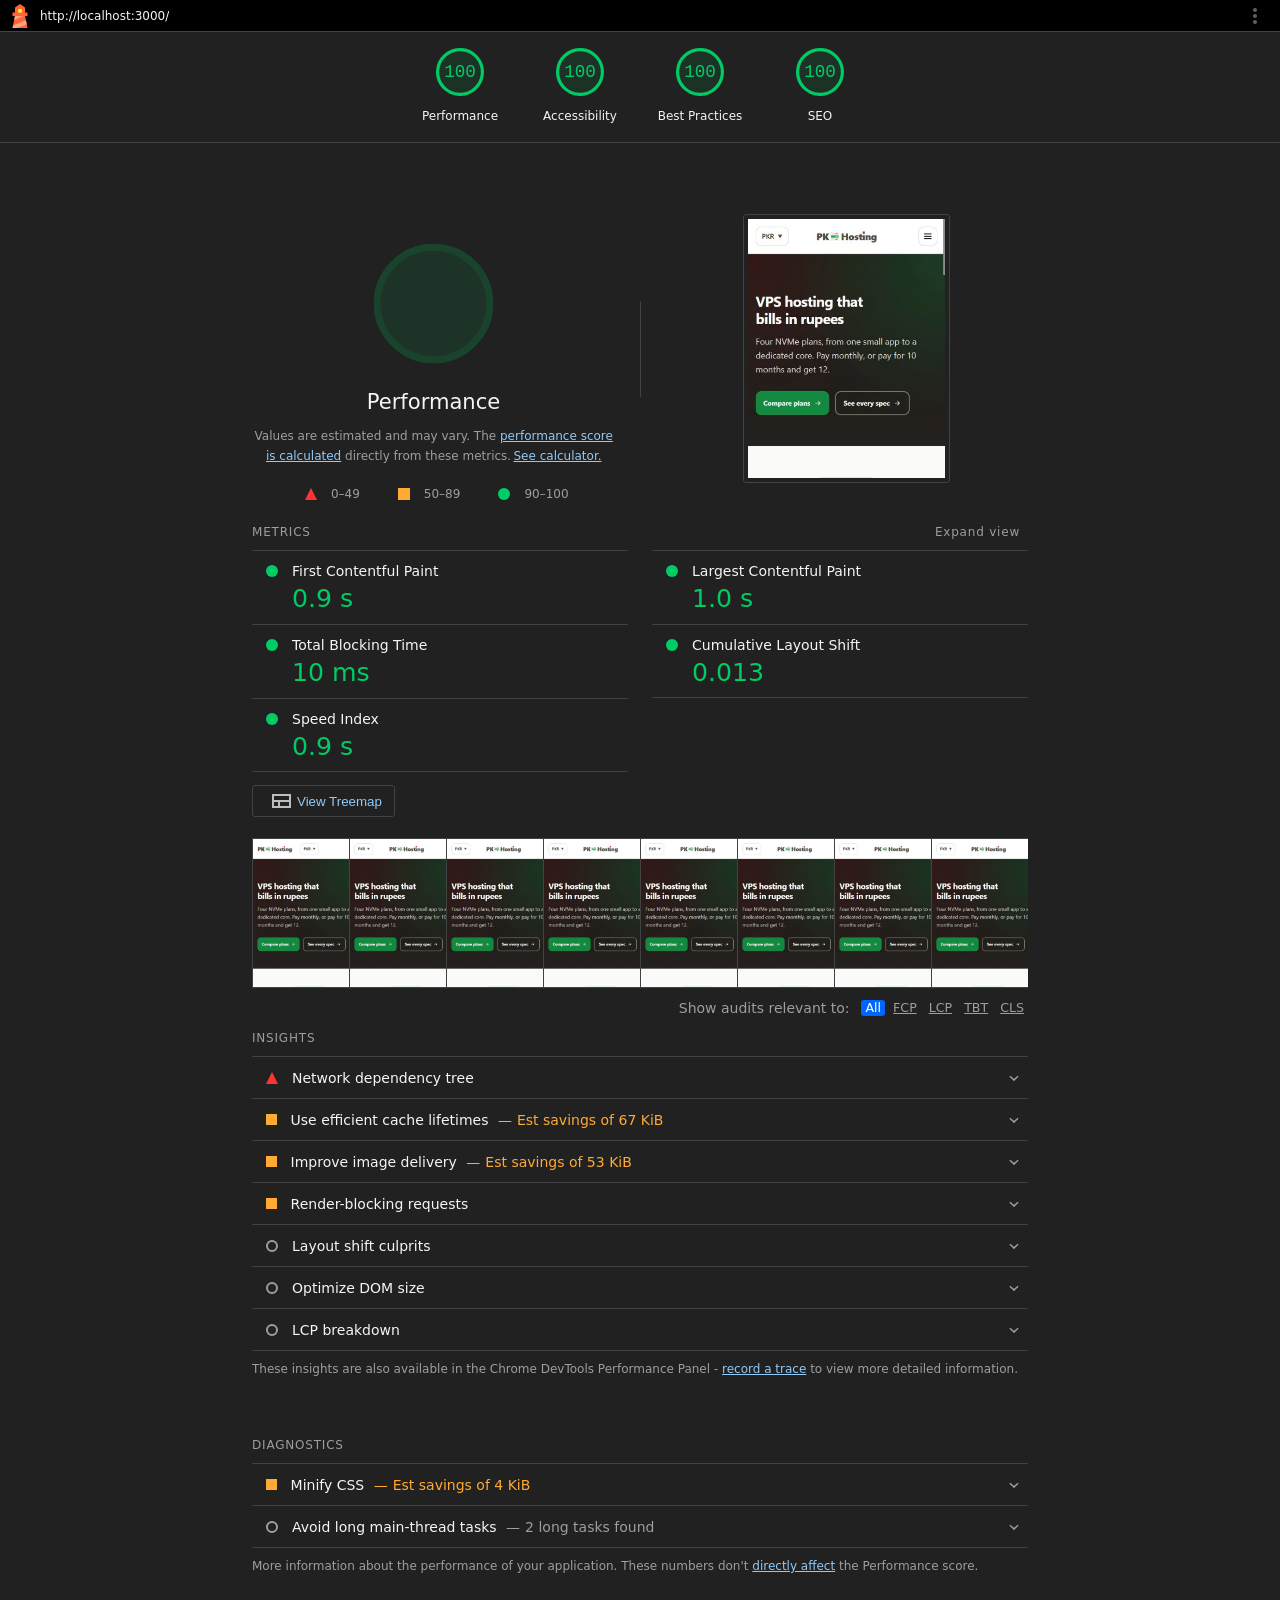
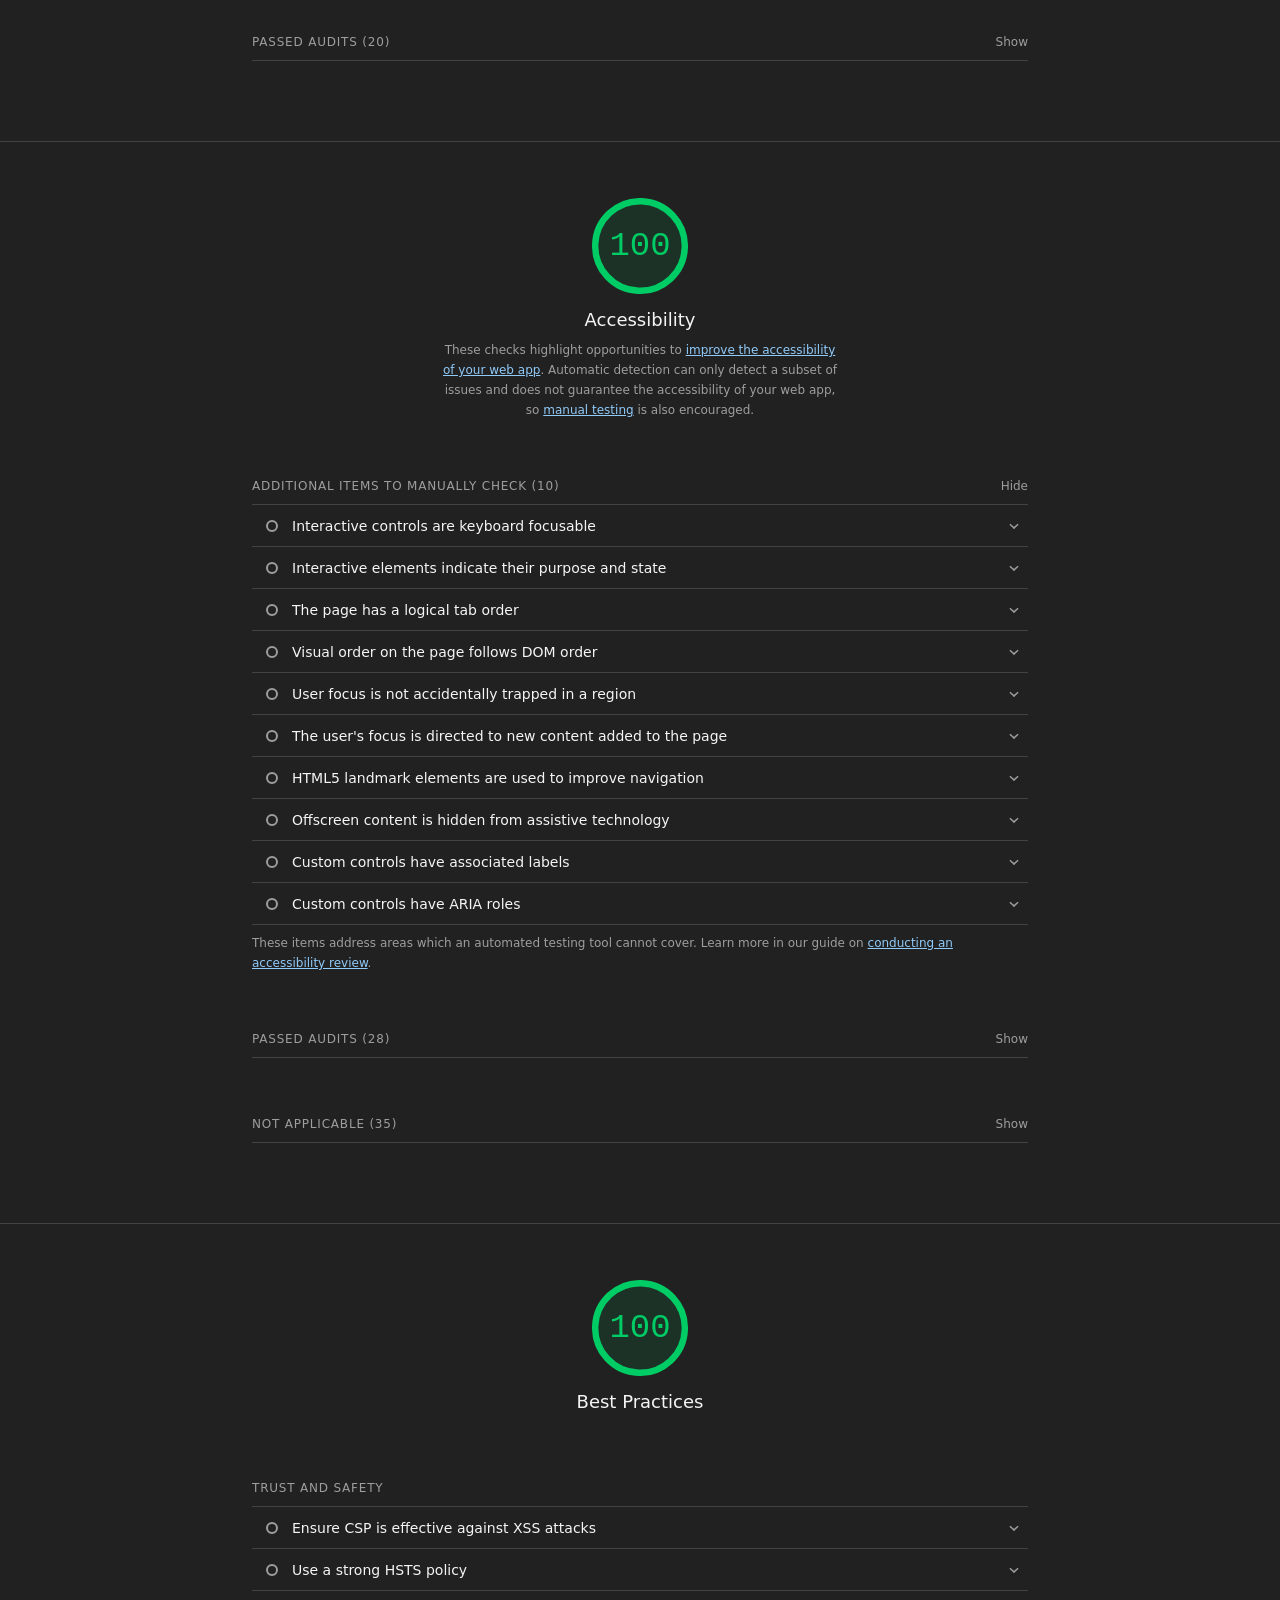
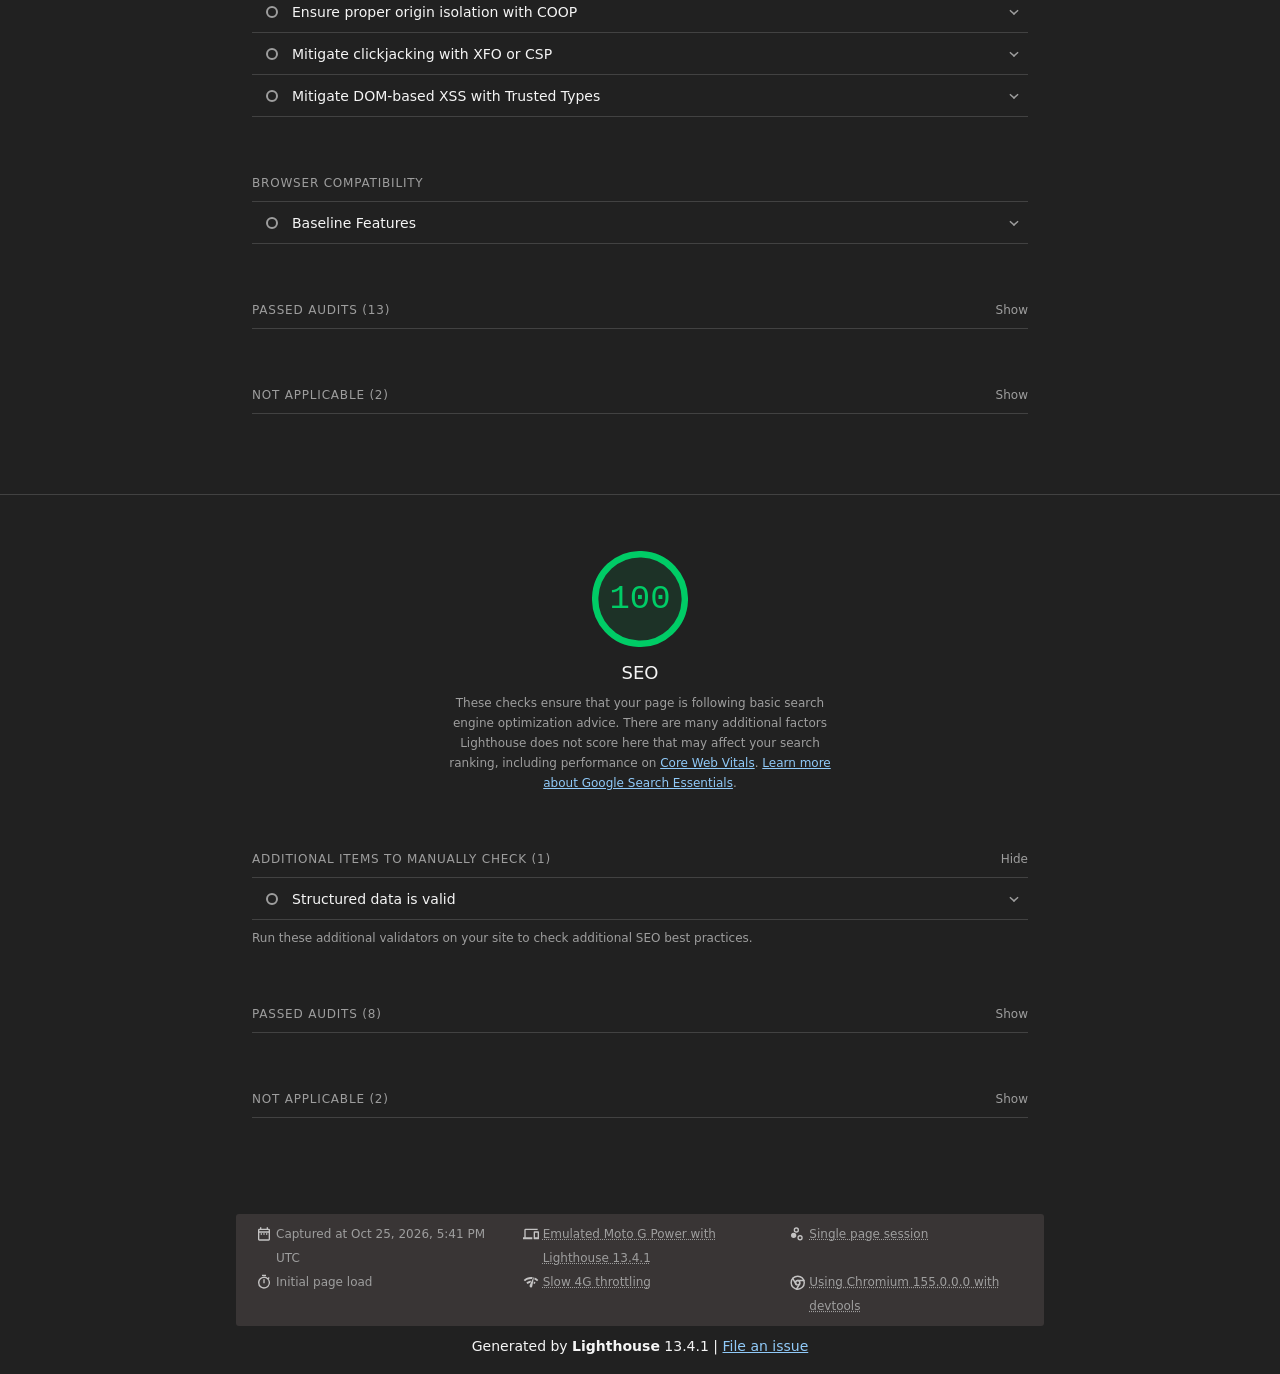
==== commit f77bf154: "feat: add Lighthouse performance report HTML document" ====
--- a/docs/lighthouse-report.html
+++ b/docs/lighthouse-report.html
@@ -17,7 +17,7 @@
 
   <div id="lh-log"></div>
 
-  <script>window.__LIGHTHOUSE_JSON__ = {"lighthouseVersion":"13.4.1","requestedUrl":"http://localhost:3000/","mainDocumentUrl":"http://localhost:3000/","finalDisplayedUrl":"http://localhost:3000/","finalUrl":"http://localhost:3000/","fetchTime":"2026-10-25T17:30:25.590Z","gatherMode":"navigation","runWarnings":[],"userAgent":"Mozilla/5.0 (Windows NT 10.0; Win64; x64) AppleWebKit/537.36 (KHTML, like Gecko) Chrome/155.0.0.0 Safari/537.36","environment":{"networkUserAgent":"Mozilla/5.0 (Linux; Android 11; moto g power (2022)) AppleWebKit/537.36 (KHTML, like Gecko) Chrome/155.0.0.0 Mobile Safari/537.36","hostUserAgent":"Mozilla/5.0 (Windows NT 10.0; Win64; x64) AppleWebKit/537.36 (KHTML, like Gecko) Chrome/155.0.0.0 Safari/537.36","benchmarkIndex":1683,"credits":{"axe-core":"4.12.1"}},"audits":{"is-on-https":{"id":"is-on-https","title":"Uses HTTPS","description":"All sites should be protected with HTTPS, even ones that don't handle sensitive data. This includes avoiding [mixed content](https://developers.google.com/web/fundamentals/security/prevent-mixed-content/what-is-mixed-content), where some resources are loaded over HTTP despite the initial request being served over HTTPS. HTTPS prevents intruders from tampering with or passively listening in on the communications between your app and your users, and is a prerequisite for HTTP/2 and many new web platform APIs. [Learn more about HTTPS](https://developer.chrome.com/docs/lighthouse/pwa/is-on-https/).","score":1,"scoreDisplayMode":"binary","details":{"type":"table","headings":[{"key":"url","valueType":"url","label":"Insecure URL"},{"key":"resolution","valueType":"text","label":"Request Resolution"}],"items":[]}},"redirects-http":{"id":"redirects-http","title":"Redirects HTTP traffic to HTTPS","description":"Make sure that you redirect all HTTP traffic to HTTPS in order to enable secure web features for all your users. [Learn more](https://developer.chrome.com/docs/lighthouse/pwa/redirects-http/).","score":null,"scoreDisplayMode":"notApplicable"},"first-contentful-paint":{"id":"first-contentful-paint","title":"First Contentful Paint","description":"First Contentful Paint marks the time at which the first text or image is painted. [Learn more about the First Contentful Paint metric](https://developer.chrome.com/docs/lighthouse/performance/first-contentful-paint/).","score":1,"scoreDisplayMode":"numeric","numericValue":848.7614999999998,"numericUnit":"millisecond","displayValue":"0.8 s","scoringOptions":{"p10":1800,"median":3000}},"largest-contentful-paint":{"id":"largest-contentful-paint","title":"Largest Contentful Paint","description":"Largest Contentful Paint marks the time at which the largest text or image is painted. [Learn more about the Largest Contentful Paint metric](https://developer.chrome.com/docs/lighthouse/performance/lighthouse-largest-contentful-paint/)","score":1,"scoreDisplayMode":"numeric","numericValue":1005.5229999999999,"numericUnit":"millisecond","displayValue":"1.0 s","scoringOptions":{"p10":2500,"median":4000}},"speed-index":{"id":"speed-index","title":"Speed Index","description":"Speed Index shows how quickly the contents of a page are visibly populated. [Learn more about the Speed Index metric](https://developer.chrome.com/docs/lighthouse/performance/speed-index/).","score":1,"scoreDisplayMode":"numeric","numericValue":1608.5146360000015,"numericUnit":"millisecond","displayValue":"1.6 s","scoringOptions":{"p10":3387,"median":5800}},"screenshot-thumbnails":{"id":"screenshot-thumbnails","title":"Screenshot Thumbnails","description":"This is what the load of your site looked like.","score":1,"scoreDisplayMode":"informative","details":{"type":"filmstrip","scale":3000,"items":[{"timing":375,"timestamp":773920946,"data":"[data-uri]"},{"timing":750,"timestamp":774295946,"data":"[data-uri]"},{"timing":1125,"timestamp":774670946,"data":"[data-uri]"},{"timing":1500,"timestamp":775045946,"data":"[data-uri]"},{"timing":1875,"timestamp":775420946,"data":"[data-uri]"},{"timing":2250,"timestamp":775795946,"data":"[data-uri]"},{"timing":2625,"timestamp":776170946,"data":"[data-uri]"},{"timing":3000,"timestamp":776545946,"data":"[data-uri]"}]}},"final-screenshot":{"id":"final-screenshot","title":"Final Screenshot","description":"The last screenshot captured of the pageload.","score":1,"scoreDisplayMode":"informative","details":{"type":"screenshot","timing":1135,"timestamp":774681259,"data":"[data-uri]"}},"total-blocking-time":{"id":"total-blocking-time","title":"Total Blocking Time","description":"Sum of all time periods between FCP and Time to Interactive, when task length exceeded 50ms, expressed in milliseconds. [Learn more about the Total Blocking Time metric](https://developer.chrome.com/docs/lighthouse/performance/lighthouse-total-blocking-time/).","score":1,"scoreDisplayMode":"numeric","numericValue":55,"numericUnit":"millisecond","displayValue":"60 ms","scoringOptions":{"p10":200,"median":600}},"max-potential-fid":{"id":"max-potential-fid","title":"Max Potential First Input Delay","description":"The maximum potential First Input Delay that your users could experience is the duration of the longest task. [Learn more about the Maximum Potential First Input Delay metric](https://developer.chrome.com/docs/lighthouse/performance/lighthouse-max-potential-fid/).","score":0.57,"scoreDisplayMode":"numeric","numericValue":225.9999999999999,"numericUnit":"millisecond","displayValue":"230 ms"},"cumulative-layout-shift":{"id":"cumulative-layout-shift","title":"Cumulative Layout Shift","description":"Cumulative Layout Shift measures the movement of visible elements within the viewport. [Learn more about the Cumulative Layout Shift metric](https://web.dev/articles/cls).","score":1,"scoreDisplayMode":"numeric","numericValue":0.01302963267986803,"numericUnit":"unitless","displayValue":"0.013","scoringOptions":{"p10":0.1,"median":0.25},"details":{"type":"debugdata","items":[{"cumulativeLayoutShiftMainFrame":0.01302963267986803,"newEngineResult":{"cumulativeLayoutShift":0.01302963267986803,"cumulativeLayoutShiftMainFrame":0.01302963267986803},"newEngineResultDiffered":false}]}},"errors-in-console":{"id":"errors-in-console","title":"No browser errors logged to the console","description":"Errors logged to the console indicate unresolved problems. They can come from network request failures and other browser concerns. [Learn more about this errors in console diagnostic audit](https://developer.chrome.com/docs/lighthouse/best-practices/errors-in-console/)","score":1,"scoreDisplayMode":"binary","details":{"type":"table","headings":[{"key":"sourceLocation","valueType":"source-location","label":"Source"},{"key":"description","valueType":"code","label":"Description"}],"items":[]}},"server-response-time":{"id":"server-response-time","title":"Initial server response time was short","description":"Keep the server response time for the main document short because all other requests depend on it. [Learn more about the Time to First Byte metric](https://developer.chrome.com/docs/lighthouse/performance/time-to-first-byte/).","score":1,"scoreDisplayMode":"metricSavings","numericValue":4,"numericUnit":"millisecond","displayValue":"Root document took 0 ms","metricSavings":{"FCP":0,"LCP":0},"details":{"type":"opportunity","headings":[{"key":"url","valueType":"url","label":"URL"},{"key":"responseTime","valueType":"timespanMs","label":"Time Spent"}],"items":[{"url":"http://localhost:3000/","responseTime":4}],"overallSavingsMs":0},"guidanceLevel":1},"interactive":{"id":"interactive","title":"Time to Interactive","description":"Time to Interactive is the amount of time it takes for the page to become fully interactive. [Learn more about the Time to Interactive metric](https://developer.chrome.com/docs/lighthouse/performance/interactive/).","score":1,"scoreDisplayMode":"numeric","numericValue":1005.5229999999999,"numericUnit":"millisecond","displayValue":"1.0 s"},"user-timings":{"id":"user-timings","title":"User Timing marks and measures","description":"Consider instrumenting your app with the User Timing API to measure your app's real-world performance during key user experiences. [Learn more about User Timing marks](https://developer.chrome.com/docs/lighthouse/performance/user-timings/).","score":null,"scoreDisplayMode":"notApplicable","details":{"type":"table","headings":[{"key":"name","valueType":"text","label":"Name"},{"key":"timingType","valueType":"text","label":"Type"},{"key":"startTime","valueType":"ms","granularity":0.01,"label":"Start Time"},{"key":"duration","valueType":"ms","granularity":0.01,"label":"Duration"}],"items":[]},"guidanceLevel":2},"redirects":{"id":"redirects","title":"Avoid multiple page redirects","description":"Redirects introduce additional delays before the page can be loaded. [Learn how to avoid page redirects](https://developer.chrome.com/docs/lighthouse/performance/redirects/).","score":1,"scoreDisplayMode":"metricSavings","numericValue":0,"numericUnit":"millisecond","displayValue":"","metricSavings":{"LCP":0,"FCP":0},"details":{"type":"opportunity","headings":[],"items":[],"overallSavingsMs":0},"guidanceLevel":2},"image-aspect-ratio":{"id":"image-aspect-ratio","title":"Displays images with correct aspect ratio","description":"Image display dimensions should match natural aspect ratio. [Learn more about image aspect ratio](https://developer.chrome.com/docs/lighthouse/best-practices/image-aspect-ratio/).","score":1,"scoreDisplayMode":"binary","details":{"type":"table","headings":[{"key":"node","valueType":"node","label":""},{"key":"url","valueType":"url","label":"URL"},{"key":"displayedAspectRatio","valueType":"text","label":"Aspect Ratio (Displayed)"},{"key":"actualAspectRatio","valueType":"text","label":"Aspect Ratio (Actual)"}],"items":[]}},"image-size-responsive":{"id":"image-size-responsive","title":"Serves images with appropriate resolution","description":"Image natural dimensions should be proportional to the display size and the pixel ratio to maximize image clarity. [Learn how to provide responsive images](https://web.dev/articles/serve-responsive-images).","score":1,"scoreDisplayMode":"binary","details":{"type":"table","headings":[{"key":"node","valueType":"node","label":""},{"key":"url","valueType":"url","label":"URL"},{"key":"displayedSize","valueType":"text","label":"Displayed size"},{"key":"actualSize","valueType":"text","label":"Actual size"},{"key":"expectedSize","valueType":"text","label":"Expected size"}],"items":[]}},"deprecations":{"id":"deprecations","title":"Avoids deprecated APIs","description":"Deprecated APIs will eventually be removed from the browser. [Learn more about deprecated APIs](https://developer.chrome.com/docs/lighthouse/best-practices/deprecations/).","score":1,"scoreDisplayMode":"binary","details":{"type":"table","headings":[{"key":"value","valueType":"text","label":"Deprecation / Warning"},{"key":"source","valueType":"source-location","label":"Source"}],"items":[]}},"third-party-cookies":{"id":"third-party-cookies","title":"Avoids third-party cookies","description":"Third-party cookies may be blocked in some contexts. [Learn more about preparing for third-party cookie restrictions](https://privacysandbox.google.com/cookies/prepare/overview).","score":1,"scoreDisplayMode":"binary","details":{"type":"table","headings":[{"key":"name","valueType":"text","label":"Name"},{"key":"url","valueType":"url","label":"URL"}],"items":[]}},"mainthread-work-breakdown":{"id":"mainthread-work-breakdown","title":"Minimizes main-thread work","description":"Consider reducing the time spent parsing, compiling and executing JS. You may find delivering smaller JS payloads helps with this. [Learn how to minimize main-thread work](https://developer.chrome.com/docs/lighthouse/performance/mainthread-work-breakdown/)","score":1,"scoreDisplayMode":"metricSavings","numericValue":947.3720000000011,"numericUnit":"millisecond","displayValue":"0.9 s","metricSavings":{"TBT":50},"details":{"type":"table","headings":[{"key":"groupLabel","valueType":"text","label":"Category"},{"key":"duration","valueType":"ms","granularity":1,"label":"Time Spent"}],"items":[{"group":"styleLayout","groupLabel":"Style & Layout","duration":447.59999999999997},{"group":"other","groupLabel":"Other","duration":340.2120000000011},{"group":"scriptEvaluation","groupLabel":"Script Evaluation","duration":110.65599999999999},{"group":"parseHTML","groupLabel":"Parse HTML & CSS","duration":23.407999999999998},{"group":"paintCompositeRender","groupLabel":"Rendering","duration":21.65599999999998},{"group":"scriptParseCompile","groupLabel":"Script Parsing & Compilation","duration":3.8400000000000003}],"sortedBy":["duration"]},"guidanceLevel":1},"bootup-time":{"id":"bootup-time","title":"JavaScript execution time","description":"Consider reducing the time spent parsing, compiling, and executing JS. You may find delivering smaller JS payloads helps with this. [Learn how to reduce Javascript execution time](https://developer.chrome.com/docs/lighthouse/performance/bootup-time/).","score":1,"scoreDisplayMode":"metricSavings","numericValue":80.29599999999996,"numericUnit":"millisecond","displayValue":"0.1 s","metricSavings":{"TBT":0},"details":{"type":"table","headings":[{"key":"url","valueType":"url","label":"URL"},{"key":"total","granularity":1,"valueType":"ms","label":"Total CPU Time"},{"key":"scripting","granularity":1,"valueType":"ms","label":"Script Evaluation"},{"key":"scriptParseCompile","granularity":1,"valueType":"ms","label":"Script Parse"}],"items":[{"url":"http://localhost:3000/","total":640.744,"scripting":59.20799999999997,"scriptParseCompile":1.048},{"url":"Unattributable","total":261.50400000000013,"scripting":20.03999999999999,"scriptParseCompile":0}],"summary":{"wastedMs":80.29599999999996},"sortedBy":["total"]},"guidanceLevel":1},"diagnostics":{"id":"diagnostics","title":"Diagnostics","description":"Collection of useful page vitals.","score":1,"scoreDisplayMode":"informative","details":{"type":"debugdata","items":[{"numRequests":8,"numScripts":2,"numStylesheets":1,"numFonts":0,"numTasks":477,"numTasksOver10ms":3,"numTasksOver25ms":1,"numTasksOver50ms":1,"numTasksOver100ms":1,"numTasksOver500ms":0,"rtt":0.355,"throughput":169309806.1835069,"maxRtt":0.355,"maxServerLatency":20.761499999999998,"totalByteWeight":73163,"totalTaskTime":236.8429999999996,"mainDocumentTransferSize":4483}]}},"network-requests":{"id":"network-requests","title":"Network Requests","description":"Lists the network requests that were made during page load.","score":1,"scoreDisplayMode":"informative","details":{"type":"table","headings":[{"key":"url","valueType":"url","label":"URL"},{"key":"protocol","valueType":"text","label":"Protocol"},{"key":"networkRequestTime","valueType":"ms","granularity":1,"label":"Network Request Time"},{"key":"networkEndTime","valueType":"ms","granularity":1,"label":"Network End Time"},{"key":"transferSize","valueType":"bytes","displayUnit":"kb","granularity":1,"label":"Transfer Size"},{"key":"resourceSize","valueType":"bytes","displayUnit":"kb","granularity":1,"label":"Resource Size"},{"key":"statusCode","valueType":"text","label":"Status Code"},{"key":"mimeType","valueType":"text","label":"MIME Type"},{"key":"resourceType","valueType":"text","label":"Resource Type"}],"items":[{"url":"http://localhost:3000/","sessionTargetType":"page","protocol":"http/1.1","cache":"none","rendererStartTime":0,"networkRequestTime":1.2449999999953434,"networkEndTime":6.065000000060536,"finished":true,"transferSize":4483,"resourceSize":18790,"statusCode":200,"mimeType":"text/html","resourceType":"Document","priority":"VeryHigh","experimentalFromMainFrame":true,"entity":"localhost"},{"url":"http://localhost:3000/css/style.css","sessionTargetType":"page","protocol":"http/1.1","cache":"none","rendererStartTime":36.49400000006426,"networkRequestTime":43.29399999999441,"networkEndTime":69.21100000001024,"finished":true,"transferSize":9029,"resourceSize":30197,"statusCode":200,"mimeType":"text/css","resourceType":"Stylesheet","priority":"VeryHigh","experimentalFromMainFrame":true,"entity":"localhost"},{"url":"http://localhost:3000/assets/jazzcash-com-pk-logo.png","sessionTargetType":"page","protocol":"http/1.1","cache":"none","rendererStartTime":36.84699999995064,"networkRequestTime":45.79000000003725,"networkEndTime":67.06199999991804,"finished":true,"transferSize":24465,"resourceSize":24176,"statusCode":200,"mimeType":"image/png","resourceType":"Image","priority":"Low","experimentalFromMainFrame":true,"entity":"localhost"},{"url":"http://localhost:3000/assets/easypaisa-com-pk-logo.png","sessionTargetType":"page","protocol":"http/1.1","cache":"none","rendererStartTime":36.9769999999553,"networkRequestTime":49.57600000000093,"networkEndTime":67.75500000000466,"finished":true,"transferSize":30961,"resourceSize":30671,"statusCode":200,"mimeType":"image/png","resourceType":"Image","priority":"Low","experimentalFromMainFrame":true,"entity":"localhost"},{"url":"http://localhost:3000/js/pricing.js","sessionTargetType":"page","protocol":"http/1.1","cache":"none","rendererStartTime":37.07900000002701,"networkRequestTime":47.76599999994505,"networkEndTime":74.71599999989849,"finished":true,"transferSize":1361,"resourceSize":2404,"statusCode":200,"mimeType":"application/javascript","resourceType":"Script","priority":"Medium","experimentalFromMainFrame":true,"entity":"localhost"},{"url":"http://localhost:3000/js/app.js","sessionTargetType":"page","protocol":"http/1.1","cache":"none","rendererStartTime":37.22100000001956,"networkRequestTime":48.728999999933876,"networkEndTime":77.98899999994319,"finished":true,"transferSize":2864,"resourceSize":7015,"statusCode":200,"mimeType":"application/javascript","resourceType":"Script","priority":"Medium","experimentalFromMainFrame":true,"entity":"localhost"},{"url":"data:image/svg+xml,%3Csvg xmlns='http://www.w3.org/2000/svg' viewBox='0 0 12 12'%3E%3Cpath d='M2.5 …","sessionTargetType":"page","protocol":"data","cache":"memory","rendererStartTime":98.90100000007078,"networkRequestTime":98.90100000007078,"networkEndTime":99.07499999995343,"finished":true,"transferSize":0,"resourceSize":195,"statusCode":200,"mimeType":"image/svg+xml","resourceType":"Image","priority":"Low","experimentalFromMainFrame":true},{"url":"data:image/svg+xml,%3Csvg xmlns='http://www.w3.org/2000/svg' viewBox='0 0 12 12'%3E%3Cpath d='M2.5 …","sessionTargetType":"page","protocol":"data","cache":"memory","rendererStartTime":101.4089999999851,"networkRequestTime":101.4089999999851,"networkEndTime":101.62699999997858,"finished":true,"transferSize":0,"resourceSize":195,"statusCode":200,"mimeType":"image/svg+xml","resourceType":"Image","priority":"Low","experimentalFromMainFrame":true}],"debugData":{"type":"debugdata","networkStartTimeTs":773546520,"initiators":[{"type":"parser","url":"http://localhost:3000/","lineNumber":9,"columnNumber":46},{"type":"parser","url":"http://localhost:3000/","lineNumber":358,"columnNumber":102},{"type":"parser","url":"http://localhost:3000/","lineNumber":362,"columnNumber":103},{"type":"parser","url":"http://localhost:3000/","lineNumber":382,"columnNumber":30},{"type":"parser","url":"http://localhost:3000/","lineNumber":383,"columnNumber":26},{"type":"parser","url":"http://localhost:3000/css/style.css"},{"type":"parser","url":"http://localhost:3000/css/style.css"}]}}},"network-rtt":{"id":"network-rtt","title":"Network Round Trip Times","description":"Network round trip times (RTT) have a large impact on performance. If the RTT to an origin is high, it's an indication that servers closer to the user could improve performance. [Learn more about the Round Trip Time](https://hpbn.co/primer-on-latency-and-bandwidth/).","score":1,"scoreDisplayMode":"informative","numericValue":0.355,"numericUnit":"millisecond","displayValue":"0 ms","details":{"type":"table","headings":[{"key":"origin","valueType":"text","label":"URL"},{"key":"rtt","valueType":"ms","granularity":1,"label":"Time Spent"}],"items":[{"origin":"http://localhost:3000","rtt":0.355}],"sortedBy":["rtt"]}},"network-server-latency":{"id":"network-server-latency","title":"Server Backend Latencies","description":"Server latencies can impact web performance. If the server latency of an origin is high, it's an indication the server is overloaded or has poor backend performance. [Learn more about server response time](https://hpbn.co/primer-on-web-performance/#analyzing-the-resource-waterfall).","score":1,"scoreDisplayMode":"informative","numericValue":20.761499999999998,"numericUnit":"millisecond","displayValue":"20 ms","details":{"type":"table","headings":[{"key":"origin","valueType":"text","label":"URL"},{"key":"serverResponseTime","valueType":"ms","granularity":1,"label":"Time Spent"}],"items":[{"origin":"http://localhost:3000","serverResponseTime":20.761499999999998}],"sortedBy":["serverResponseTime"]}},"main-thread-tasks":{"id":"main-thread-tasks","title":"Tasks","description":"Lists the toplevel main thread tasks that executed during page load.","score":1,"scoreDisplayMode":"informative","details":{"type":"table","headings":[{"key":"startTime","valueType":"ms","granularity":1,"label":"Start Time"},{"key":"duration","valueType":"ms","granularity":1,"label":"End Time"}],"items":[{"duration":10.706,"startTime":12.401},{"duration":15.473,"startTime":23.136},{"duration":5.253,"startTime":39.676},{"duration":7.924,"startTime":71.64},{"duration":7.196,"startTime":83.871},{"duration":112.967,"startTime":91.242},{"duration":8.583,"startTime":207.694},{"duration":6.995,"startTime":836.908}]}},"metrics":{"id":"metrics","title":"Metrics","description":"Collects all available metrics.","score":1,"scoreDisplayMode":"informative","numericValue":1006,"numericUnit":"millisecond","details":{"type":"debugdata","items":[{"firstContentfulPaint":849,"largestContentfulPaint":1006,"interactive":1006,"speedIndex":1609,"totalBlockingTime":55,"maxPotentialFID":226,"cumulativeLayoutShift":0.01302963267986803,"cumulativeLayoutShiftMainFrame":0.01302963267986803,"timeToFirstByte":471,"observedTimeOrigin":0,"observedTimeOriginTs":773545946,"observedNavigationStart":0,"observedNavigationStartTs":773545946,"observedFirstPaint":836,"observedFirstPaintTs":774381771,"observedFirstContentfulPaint":836,"observedFirstContentfulPaintTs":774381771,"observedFirstContentfulPaintAllFrames":836,"observedFirstContentfulPaintAllFramesTs":774381771,"observedLargestContentfulPaint":836,"observedLargestContentfulPaintTs":774381771,"observedLargestContentfulPaintAllFrames":836,"observedLargestContentfulPaintAllFramesTs":774381771,"observedTraceEnd":4461,"observedTraceEndTs":778006982,"observedLoad":221,"observedLoadTs":773766931,"observedDomContentLoaded":0,"observedDomContentLoadedTs":773546138,"observedCumulativeLayoutShift":0.01302963267986803,"observedCumulativeLayoutShiftMainFrame":0.01302963267986803,"observedFirstVisualChange":846,"observedFirstVisualChangeTs":774391946,"observedLastVisualChange":1135,"observedLastVisualChangeTs":774680946,"observedSpeedIndex":876,"observedSpeedIndexTs":774422382},{"lcpInvalidated":false}]}},"resource-summary":{"id":"resource-summary","title":"Resources Summary","description":"Aggregates all network requests and groups them by type","score":1,"scoreDisplayMode":"informative","details":{"type":"table","headings":[{"key":"label","valueType":"text","label":"Resource Type"},{"key":"requestCount","valueType":"numeric","label":"Requests"},{"key":"transferSize","valueType":"bytes","label":"Transfer Size"}],"items":[{"resourceType":"total","label":"Total","requestCount":6,"transferSize":73163},{"resourceType":"image","label":"Image","requestCount":2,"transferSize":55426},{"resourceType":"stylesheet","label":"Stylesheet","requestCount":1,"transferSize":9029},{"resourceType":"document","label":"Document","requestCount":1,"transferSize":4483},{"resourceType":"script","label":"Script","requestCount":2,"transferSize":4225},{"resourceType":"media","label":"Media","requestCount":0,"transferSize":0},{"resourceType":"font","label":"Font","requestCount":0,"transferSize":0},{"resourceType":"other","label":"Other","requestCount":0,"transferSize":0},{"resourceType":"third-party","label":"Third-party","requestCount":0,"transferSize":0}]}},"layout-shifts":{"id":"layout-shifts","title":"Avoid large layout shifts","description":"These are the largest layout shifts observed on the page. Each table item represents a single layout shift, and shows the element that shifted the most. Below each item are possible root causes that led to the layout shift. Some of these layout shifts may not be included in the CLS metric value due to [windowing](https://web.dev/articles/cls#what_is_cls). [Learn how to improve CLS](https://web.dev/articles/optimize-cls)","score":1,"scoreDisplayMode":"informative","displayValue":"1 layout shift found","metricSavings":{"CLS":0.013000000000000001},"details":{"type":"table","headings":[{"key":"node","valueType":"node","subItemsHeading":{"key":"extra"},"label":"Element"},{"key":"score","valueType":"numeric","subItemsHeading":{"key":"cause","valueType":"text"},"granularity":0.001,"label":"Layout shift score"}],"items":[{"node":{"type":"node","lhId":"page-1-DIV","path":"1,HTML,1,BODY,2,MAIN,1,SECTION,0,DIV,2,DIV,0,DIV","selector":"section#plans > div.container > div.controls > div.toggle","boundingRect":{"top":755,"bottom":807,"left":45,"right":367,"width":323,"height":52},"snippet":"\u003cdiv class=\"toggle\" role=\"group\" aria-label=\"Billing period\">","nodeLabel":"Monthly\nAnnually Save up to 17%"},"score":0.01302963267986803}]},"guidanceLevel":2},"long-tasks":{"id":"long-tasks","title":"Avoid long main-thread tasks","description":"Lists the longest tasks on the main thread, useful for identifying worst contributors to input delay. [Learn how to avoid long main-thread tasks](https://web.dev/articles/optimize-long-tasks)","score":1,"scoreDisplayMode":"informative","displayValue":"2 long tasks found","metricSavings":{"TBT":50},"details":{"type":"table","headings":[{"key":"url","valueType":"url","label":"URL"},{"key":"startTime","valueType":"ms","granularity":1,"label":"Start Time"},{"key":"duration","valueType":"ms","granularity":1,"label":"Duration"}],"items":[{"url":"http://localhost:3000/","duration":225.9999999999999,"startTime":727.7615},{"url":"http://localhost:3000/","duration":62,"startTime":665.7615}],"sortedBy":["duration"],"skipSumming":["startTime"],"debugData":{"type":"debugdata","urls":["http://localhost:3000/"],"tasks":[{"urlIndex":0,"startTime":727.8,"duration":226,"other":226,"paintCompositeRender":0,"scriptEvaluation":0,"styleLayout":0},{"urlIndex":0,"startTime":665.8,"duration":62,"other":62,"scriptEvaluation":0}]}},"guidanceLevel":1},"non-composited-animations":{"id":"non-composited-animations","title":"Avoid non-composited animations","description":"Animations which are not composited can be janky and increase CLS. [Learn how to avoid non-composited animations](https://developer.chrome.com/docs/lighthouse/performance/non-composited-animations/)","score":null,"scoreDisplayMode":"notApplicable","metricSavings":{"CLS":0},"details":{"type":"table","headings":[{"key":"node","valueType":"node","subItemsHeading":{"key":"failureReason","valueType":"text"},"label":"Element"}],"items":[]},"guidanceLevel":2},"unsized-images":{"id":"unsized-images","title":"Image elements have explicit `width` and `height`","description":"Set an explicit width and height on image elements to reduce layout shifts and improve CLS. [Learn how to set image dimensions](https://web.dev/articles/optimize-cls#images_without_dimensions)","score":1,"scoreDisplayMode":"metricSavings","metricSavings":{"CLS":0},"details":{"type":"table","headings":[{"key":"node","valueType":"node","label":""},{"key":"url","valueType":"url","label":"URL"}],"items":[]},"guidanceLevel":4},"valid-source-maps":{"id":"valid-source-maps","title":"Page has valid source maps","description":"Source maps translate minified code to the original source code. This helps developers debug in production. In addition, Lighthouse is able to provide further insights. Consider deploying source maps to take advantage of these benefits. [Learn more about source maps](https://developer.chrome.com/docs/devtools/javascript/source-maps/).","score":1,"scoreDisplayMode":"binary","details":{"type":"table","headings":[{"key":"scriptUrl","valueType":"url","subItemsHeading":{"key":"error"},"label":"URL"},{"key":"sourceMapUrl","valueType":"url","label":"Map URL"}],"items":[]}},"csp-xss":{"id":"csp-xss","title":"Ensure CSP is effective against XSS attacks","description":"A strong Content Security Policy (CSP) significantly reduces the risk of cross-site scripting (XSS) attacks. [Learn how to use a CSP to prevent XSS](https://developer.chrome.com/docs/lighthouse/best-practices/csp-xss/)","score":1,"scoreDisplayMode":"informative","details":{"type":"table","headings":[{"key":"description","valueType":"text","subItemsHeading":{"key":"description"},"label":"Description"},{"key":"directive","valueType":"code","subItemsHeading":{"key":"directive"},"label":"Directive"},{"key":"severity","valueType":"text","subItemsHeading":{"key":"severity"},"label":"Severity"}],"items":[{"severity":"High","description":"No CSP found in enforcement mode"}]}},"has-hsts":{"id":"has-hsts","title":"Use a strong HSTS policy","description":"Deployment of the HSTS header significantly reduces the risk of downgrading HTTP connections and eavesdropping attacks. A rollout in stages, starting with a low max-age is recommended. [Learn more about using a strong HSTS policy.](https://developer.chrome.com/docs/lighthouse/best-practices/has-hsts)","score":1,"scoreDisplayMode":"informative","details":{"type":"table","headings":[{"key":"description","valueType":"text","subItemsHeading":{"key":"description"},"label":"Description"},{"key":"directive","valueType":"code","subItemsHeading":{"key":"directive"},"label":"Directive"},{"key":"severity","valueType":"text","subItemsHeading":{"key":"severity"},"label":"Severity"}],"items":[{"severity":"High","description":"No HSTS header found"}]}},"origin-isolation":{"id":"origin-isolation","title":"Ensure proper origin isolation with COOP","description":"The Cross-Origin-Opener-Policy (COOP) can be used to isolate the top-level window from other documents such as pop-ups. [Learn more about deploying the COOP header.](https://web.dev/articles/why-coop-coep#coop)","score":1,"scoreDisplayMode":"informative","details":{"type":"table","headings":[{"key":"description","valueType":"text","subItemsHeading":{"key":"description"},"label":"Description"},{"key":"directive","valueType":"code","subItemsHeading":{"key":"directive"},"label":"Directive"},{"key":"severity","valueType":"text","subItemsHeading":{"key":"severity"},"label":"Severity"}],"items":[{"description":"No COOP header found","severity":"High"}]}},"clickjacking-mitigation":{"id":"clickjacking-mitigation","title":"Mitigate clickjacking with XFO or CSP","description":"The `X-Frame-Options` (XFO) header or the `frame-ancestors` directive in the `Content-Security-Policy` (CSP) header control where a page can be embedded. These can mitigate clickjacking attacks by blocking some or all sites from embedding the page. [Learn more about mitigating clickjacking](https://developer.chrome.com/docs/lighthouse/best-practices/clickjacking-mitigation).","score":1,"scoreDisplayMode":"informative","details":{"type":"table","headings":[{"key":"description","valueType":"text","subItemsHeading":{"key":"description"},"label":"Description"},{"key":"severity","valueType":"text","subItemsHeading":{"key":"severity"},"label":"Severity"}],"items":[{"severity":"High","description":"No frame control policy found"}]}},"trusted-types-xss":{"id":"trusted-types-xss","title":"Mitigate DOM-based XSS with Trusted Types","description":"The `require-trusted-types-for` directive in the `Content-Security-Policy` (CSP) header instructs user agents to control the data passed to DOM XSS sink functions. [Learn more about mitigating DOM-based XSS with Trusted Types](https://developer.chrome.com/docs/lighthouse/best-practices/trusted-types-xss).","score":1,"scoreDisplayMode":"informative","details":{"type":"table","headings":[{"key":"description","valueType":"text","subItemsHeading":{"key":"description"},"label":"Description"},{"key":"severity","valueType":"text","subItemsHeading":{"key":"severity"},"label":"Severity"}],"items":[{"severity":"High","description":"No `Content-Security-Policy` header with Trusted Types directive found"}]}},"script-treemap-data":{"id":"script-treemap-data","title":"Script Treemap Data","description":"Used for treemap app","score":1,"scoreDisplayMode":"informative","details":{"type":"treemap-data","nodes":[{"name":"http://localhost:3000/","resourceBytes":45,"encodedBytes":9,"children":[{"name":"(inline) document.docume…","resourceBytes":45,"unusedBytes":0}]},{"name":"http://localhost:3000/js/pricing.js","resourceBytes":2403,"encodedBytes":1008,"unusedBytes":207},{"name":"http://localhost:3000/js/app.js","resourceBytes":7015,"encodedBytes":2515,"unusedBytes":2186}]}},"accesskeys":{"id":"accesskeys","title":"`[accesskey]` values are unique","description":"Access keys let users quickly focus a part of the page. For proper navigation, each access key must be unique. [Learn more about access keys](https://dequeuniversity.com/rules/axe/4.12/accesskeys).","score":null,"scoreDisplayMode":"notApplicable"},"aria-allowed-attr":{"id":"aria-allowed-attr","title":"`[aria-*]` attributes match their roles","description":"Each ARIA `role` supports a specific subset of `aria-*` attributes. Mismatching these invalidates the `aria-*` attributes. [Learn how to match ARIA attributes to their roles](https://dequeuniversity.com/rules/axe/4.12/aria-allowed-attr).","score":1,"scoreDisplayMode":"binary","details":{"type":"table","headings":[{"key":"node","valueType":"node","subItemsHeading":{"key":"relatedNode","valueType":"node"},"label":"Failing Elements"}],"items":[]}},"aria-allowed-role":{"id":"aria-allowed-role","title":"Uses ARIA roles only on compatible elements","description":"Many HTML elements can only be assigned certain ARIA roles. Using ARIA roles where they are not allowed can interfere with the accessibility of the web page. [Learn more about ARIA roles](https://dequeuniversity.com/rules/axe/4.12/aria-allowed-role).","score":null,"scoreDisplayMode":"notApplicable"},"aria-command-name":{"id":"aria-command-name","title":"`button`, `link`, and `menuitem` elements have accessible names","description":"When an element doesn't have an accessible name, screen readers announce it with a generic name, making it unusable for users who rely on screen readers. [Learn how to make command elements more accessible](https://dequeuniversity.com/rules/axe/4.12/aria-command-name).","score":null,"scoreDisplayMode":"notApplicable"},"aria-conditional-attr":{"id":"aria-conditional-attr","title":"ARIA attributes are used as specified for the element's role","description":"Some ARIA attributes are only allowed on an element under certain conditions. [Learn more about conditional ARIA attributes](https://dequeuniversity.com/rules/axe/4.12/aria-conditional-attr).","score":1,"scoreDisplayMode":"binary","details":{"type":"table","headings":[{"key":"node","valueType":"node","subItemsHeading":{"key":"relatedNode","valueType":"node"},"label":"Failing Elements"}],"items":[]}},"aria-deprecated-role":{"id":"aria-deprecated-role","title":"Deprecated ARIA roles were not used","description":"Deprecated ARIA roles may not be processed correctly by assistive technology. [Learn more about deprecated ARIA roles](https://dequeuniversity.com/rules/axe/4.12/aria-deprecated-role).","score":1,"scoreDisplayMode":"binary","details":{"type":"table","headings":[{"key":"node","valueType":"node","subItemsHeading":{"key":"relatedNode","valueType":"node"},"label":"Failing Elements"}],"items":[]}},"aria-dialog-name":{"id":"aria-dialog-name","title":"Elements with `role=\"dialog\"` or `role=\"alertdialog\"` have accessible names.","description":"ARIA dialog elements without accessible names may prevent screen readers users from discerning the purpose of these elements. [Learn how to make ARIA dialog elements more accessible](https://dequeuniversity.com/rules/axe/4.12/aria-dialog-name).","score":null,"scoreDisplayMode":"notApplicable"},"aria-hidden-body":{"id":"aria-hidden-body","title":"`[aria-hidden=\"true\"]` is not present on the document `\u003cbody>`","description":"Assistive technologies, like screen readers, work inconsistently when `aria-hidden=\"true\"` is set on the document `\u003cbody>`. [Learn how `aria-hidden` affects the document body](https://dequeuniversity.com/rules/axe/4.12/aria-hidden-body).","score":1,"scoreDisplayMode":"binary","details":{"type":"table","headings":[{"key":"node","valueType":"node","subItemsHeading":{"key":"relatedNode","valueType":"node"},"label":"Failing Elements"}],"items":[]}},"aria-hidden-focus":{"id":"aria-hidden-focus","title":"`[aria-hidden=\"true\"]` elements do not contain focusable descendents","description":"Focusable descendents within an `[aria-hidden=\"true\"]` element prevent those interactive elements from being available to users of assistive technologies like screen readers. [Learn how `aria-hidden` affects focusable elements](https://dequeuniversity.com/rules/axe/4.12/aria-hidden-focus).","score":1,"scoreDisplayMode":"binary","details":{"type":"table","headings":[{"key":"node","valueType":"node","subItemsHeading":{"key":"relatedNode","valueType":"node"},"label":"Failing Elements"}],"items":[]}},"aria-input-field-name":{"id":"aria-input-field-name","title":"ARIA input fields have accessible names","description":"When an input field doesn't have an accessible name, screen readers announce it with a generic name, making it unusable for users who rely on screen readers. [Learn more about input field labels](https://dequeuniversity.com/rules/axe/4.12/aria-input-field-name).","score":null,"scoreDisplayMode":"notApplicable"},"aria-meter-name":{"id":"aria-meter-name","title":"ARIA `meter` elements have accessible names","description":"When a meter element doesn't have an accessible name, screen readers announce it with a generic name, making it unusable for users who rely on screen readers. [Learn how to name `meter` elements](https://dequeuniversity.com/rules/axe/4.12/aria-meter-name).","score":null,"scoreDisplayMode":"notApplicable"},"aria-progressbar-name":{"id":"aria-progressbar-name","title":"ARIA `progressbar` elements have accessible names","description":"When a `progressbar` element doesn't have an accessible name, screen readers announce it with a generic name, making it unusable for users who rely on screen readers. [Learn how to label `progressbar` elements](https://dequeuniversity.com/rules/axe/4.12/aria-progressbar-name).","score":null,"scoreDisplayMode":"notApplicable"},"aria-prohibited-attr":{"id":"aria-prohibited-attr","title":"Elements use only permitted ARIA attributes","description":"Using ARIA attributes in roles where they are prohibited can mean that important information is not communicated to users of assistive technologies. [Learn more about prohibited ARIA roles](https://dequeuniversity.com/rules/axe/4.12/aria-prohibited-attr).","score":1,"scoreDisplayMode":"binary","details":{"type":"table","headings":[{"key":"node","valueType":"node","subItemsHeading":{"key":"relatedNode","valueType":"node"},"label":"Failing Elements"}],"items":[]}},"aria-required-attr":{"id":"aria-required-attr","title":"`[role]`s have all required `[aria-*]` attributes","description":"Some ARIA roles have required attributes that describe the state of the element to screen readers. [Learn more about roles and required attributes](https://dequeuniversity.com/rules/axe/4.12/aria-required-attr).","score":1,"scoreDisplayMode":"binary","details":{"type":"table","headings":[{"key":"node","valueType":"node","subItemsHeading":{"key":"relatedNode","valueType":"node"},"label":"Failing Elements"}],"items":[]}},"aria-required-children":{"id":"aria-required-children","title":"Elements with an ARIA `[role]` that require children to contain a specific `[role]` have all required children.","description":"Some ARIA parent roles must contain specific child roles to perform their intended accessibility functions. [Learn more about roles and required children elements](https://dequeuniversity.com/rules/axe/4.12/aria-required-children).","score":null,"scoreDisplayMode":"notApplicable"},"aria-required-parent":{"id":"aria-required-parent","title":"`[role]`s are contained by their required parent element","description":"Some ARIA child roles must be contained by specific parent roles to properly perform their intended accessibility functions. [Learn more about ARIA roles and required parent element](https://dequeuniversity.com/rules/axe/4.12/aria-required-parent).","score":null,"scoreDisplayMode":"notApplicable"},"aria-roles":{"id":"aria-roles","title":"`[role]` values are valid","description":"ARIA roles must have valid values in order to perform their intended accessibility functions. [Learn more about valid ARIA roles](https://dequeuniversity.com/rules/axe/4.12/aria-roles).","score":1,"scoreDisplayMode":"binary","details":{"type":"table","headings":[{"key":"node","valueType":"node","subItemsHeading":{"key":"relatedNode","valueType":"node"},"label":"Failing Elements"}],"items":[]}},"aria-text":{"id":"aria-text","title":"Elements with the `role=text` attribute do not have focusable descendents.","description":"Adding `role=text` around a text node split by markup enables VoiceOver to treat it as one phrase, but the element's focusable descendents will not be announced. [Learn more about the `role=text` attribute](https://dequeuniversity.com/rules/axe/4.12/aria-text).","score":null,"scoreDisplayMode":"notApplicable"},"aria-toggle-field-name":{"id":"aria-toggle-field-name","title":"ARIA toggle fields have accessible names","description":"When a toggle field doesn't have an accessible name, screen readers announce it with a generic name, making it unusable for users who rely on screen readers. [Learn more about toggle fields](https://dequeuniversity.com/rules/axe/4.12/aria-toggle-field-name).","score":null,"scoreDisplayMode":"notApplicable"},"aria-tooltip-name":{"id":"aria-tooltip-name","title":"ARIA `tooltip` elements have accessible names","description":"When a tooltip element doesn't have an accessible name, screen readers announce it with a generic name, making it unusable for users who rely on screen readers. [Learn how to name `tooltip` elements](https://dequeuniversity.com/rules/axe/4.12/aria-tooltip-name).","score":null,"scoreDisplayMode":"notApplicable"},"aria-treeitem-name":{"id":"aria-treeitem-name","title":"ARIA `treeitem` elements have accessible names","description":"When a `treeitem` element doesn't have an accessible name, screen readers announce it with a generic name, making it unusable for users who rely on screen readers. [Learn more about labeling `treeitem` elements](https://dequeuniversity.com/rules/axe/4.12/aria-treeitem-name).","score":null,"scoreDisplayMode":"notApplicable"},"aria-valid-attr-value":{"id":"aria-valid-attr-value","title":"`[aria-*]` attributes have valid values","description":"Assistive technologies, like screen readers, can't interpret ARIA attributes with invalid values. [Learn more about valid values for ARIA attributes](https://dequeuniversity.com/rules/axe/4.12/aria-valid-attr-value).","score":1,"scoreDisplayMode":"binary","details":{"type":"table","headings":[{"key":"node","valueType":"node","subItemsHeading":{"key":"relatedNode","valueType":"node"},"label":"Failing Elements"}],"items":[]}},"aria-valid-attr":{"id":"aria-valid-attr","title":"`[aria-*]` attributes are valid and not misspelled","description":"Assistive technologies, like screen readers, can't interpret ARIA attributes with invalid names. [Learn more about valid ARIA attributes](https://dequeuniversity.com/rules/axe/4.12/aria-valid-attr).","score":1,"scoreDisplayMode":"binary","details":{"type":"table","headings":[{"key":"node","valueType":"node","subItemsHeading":{"key":"relatedNode","valueType":"node"},"label":"Failing Elements"}],"items":[]}},"button-name":{"id":"button-name","title":"Buttons have an accessible name","description":"When a button doesn't have an accessible name, screen readers announce it as \"button\", making it unusable for users who rely on screen readers. [Learn how to make buttons more accessible](https://dequeuniversity.com/rules/axe/4.12/button-name).","score":1,"scoreDisplayMode":"binary","details":{"type":"table","headings":[{"key":"node","valueType":"node","subItemsHeading":{"key":"relatedNode","valueType":"node"},"label":"Failing Elements"}],"items":[]}},"bypass":{"id":"bypass","title":"The page contains a heading, skip link, or landmark region","description":"Adding ways to bypass repetitive content lets keyboard users navigate the page more efficiently. [Learn more about bypass blocks](https://dequeuniversity.com/rules/axe/4.12/bypass).","score":null,"scoreDisplayMode":"notApplicable"},"color-contrast":{"id":"color-contrast","title":"Background and foreground colors have a sufficient contrast ratio","description":"Low-contrast text is difficult or impossible for many users to read. [Learn how to provide sufficient color contrast](https://dequeuniversity.com/rules/axe/4.12/color-contrast).","score":1,"scoreDisplayMode":"binary","details":{"type":"table","headings":[{"key":"node","valueType":"node","subItemsHeading":{"key":"relatedNode","valueType":"node"},"label":"Failing Elements"}],"items":[]}},"definition-list":{"id":"definition-list","title":"`\u003cdl>`'s contain only properly-ordered `\u003cdt>` and `\u003cdd>` groups, `\u003cscript>`, `\u003ctemplate>` or `\u003cdiv>` elements.","description":"When definition lists are not properly marked up, screen readers may produce confusing or inaccurate output. [Learn how to structure definition lists correctly](https://dequeuniversity.com/rules/axe/4.12/definition-list).","score":null,"scoreDisplayMode":"notApplicable"},"dlitem":{"id":"dlitem","title":"Definition list items are wrapped in `\u003cdl>` elements","description":"Definition list items (`\u003cdt>` and `\u003cdd>`) must be wrapped in a parent `\u003cdl>` element to ensure that screen readers can properly announce them. [Learn how to structure definition lists correctly](https://dequeuniversity.com/rules/axe/4.12/dlitem).","score":null,"scoreDisplayMode":"notApplicable"},"document-title":{"id":"document-title","title":"Document has a `\u003ctitle>` element","description":"The title gives screen reader users an overview of the page, and search engine users rely on it heavily to determine if a page is relevant to their search. [Learn more about document titles](https://dequeuniversity.com/rules/axe/4.12/document-title).","score":1,"scoreDisplayMode":"binary","details":{"type":"table","headings":[{"key":"node","valueType":"node","subItemsHeading":{"key":"relatedNode","valueType":"node"},"label":"Failing Elements"}],"items":[]}},"duplicate-id-aria":{"id":"duplicate-id-aria","title":"ARIA IDs are unique","description":"The value of an ARIA ID must be unique to prevent other instances from being overlooked by assistive technologies. [Learn how to fix duplicate ARIA IDs](https://dequeuniversity.com/rules/axe/4.12/duplicate-id-aria).","score":null,"scoreDisplayMode":"notApplicable"},"empty-heading":{"id":"empty-heading","title":"All heading elements contain content.","description":"A heading with no content or inaccessible text prevent screen reader users from accessing information on the page's structure. [Learn more about headings](https://dequeuniversity.com/rules/axe/4.12/empty-heading).","score":null,"scoreDisplayMode":"notApplicable"},"form-field-multiple-labels":{"id":"form-field-multiple-labels","title":"No form fields have multiple labels","description":"Form fields with multiple labels can be confusingly announced by assistive technologies like screen readers which use either the first, the last, or all of the labels. [Learn how to use form labels](https://dequeuniversity.com/rules/axe/4.12/form-field-multiple-labels).","score":null,"scoreDisplayMode":"notApplicable"},"frame-title":{"id":"frame-title","title":"`\u003cframe>` or `\u003ciframe>` elements have a title","description":"Screen reader users rely on frame titles to describe the contents of frames. [Learn more about frame titles](https://dequeuniversity.com/rules/axe/4.12/frame-title).","score":null,"scoreDisplayMode":"notApplicable"},"heading-order":{"id":"heading-order","title":"Heading elements appear in a sequentially-descending order","description":"Properly ordered headings that do not skip levels convey the semantic structure of the page, making it easier to navigate and understand when using assistive technologies. [Learn more about heading order](https://dequeuniversity.com/rules/axe/4.12/heading-order).","score":1,"scoreDisplayMode":"binary","details":{"type":"table","headings":[{"key":"node","valueType":"node","subItemsHeading":{"key":"relatedNode","valueType":"node"},"label":"Failing Elements"}],"items":[]}},"html-has-lang":{"id":"html-has-lang","title":"`\u003chtml>` element has a `[lang]` attribute","description":"If a page doesn't specify a `lang` attribute, a screen reader assumes that the page is in the default language that the user chose when setting up the screen reader. If the page isn't actually in the default language, then the screen reader might not announce the page's text correctly. [Learn more about the `lang` attribute](https://dequeuniversity.com/rules/axe/4.12/html-has-lang).","score":1,"scoreDisplayMode":"binary","details":{"type":"table","headings":[{"key":"node","valueType":"node","subItemsHeading":{"key":"relatedNode","valueType":"node"},"label":"Failing Elements"}],"items":[]}},"html-lang-valid":{"id":"html-lang-valid","title":"`\u003chtml>` element has a valid value for its `[lang]` attribute","description":"Specifying a valid [BCP 47 language](https://www.w3.org/International/questions/qa-choosing-language-tags#question) helps screen readers announce text properly. [Learn how to use the `lang` attribute](https://dequeuniversity.com/rules/axe/4.12/html-lang-valid).","score":1,"scoreDisplayMode":"binary","details":{"type":"table","headings":[{"key":"node","valueType":"node","subItemsHeading":{"key":"relatedNode","valueType":"node"},"label":"Failing Elements"}],"items":[]}},"html-xml-lang-mismatch":{"id":"html-xml-lang-mismatch","title":"`\u003chtml>` element has an `[xml:lang]` attribute with the same base language as the `[lang]` attribute.","description":"If the webpage does not specify a consistent language, then the screen reader might not announce the page's text correctly. [Learn more about the `lang` attribute](https://dequeuniversity.com/rules/axe/4.12/html-xml-lang-mismatch).","score":null,"scoreDisplayMode":"notApplicable"},"identical-links-same-purpose":{"id":"identical-links-same-purpose","title":"Identical links have the same purpose.","description":"Links with the same destination should have the same description, to help users understand the link's purpose and decide whether to follow it. [Learn more about identical links](https://dequeuniversity.com/rules/axe/4.12/identical-links-same-purpose).","score":null,"scoreDisplayMode":"notApplicable"},"image-alt":{"id":"image-alt","title":"Image elements have `[alt]` attributes","description":"Informative elements should aim for short, descriptive alternate text. Decorative elements can be ignored with an empty alt attribute. [Learn more about the `alt` attribute](https://dequeuniversity.com/rules/axe/4.12/image-alt).","score":1,"scoreDisplayMode":"binary","details":{"type":"table","headings":[{"key":"node","valueType":"node","subItemsHeading":{"key":"relatedNode","valueType":"node"},"label":"Failing Elements"}],"items":[]}},"image-redundant-alt":{"id":"image-redundant-alt","title":"Image elements do not have `[alt]` attributes that are redundant text.","description":"Informative elements should aim for short, descriptive alternative text. Alternative text that is exactly the same as the text adjacent to the link or image is potentially confusing for screen reader users, because the text will be read twice. [Learn more about the `alt` attribute](https://dequeuniversity.com/rules/axe/4.12/image-redundant-alt).","score":null,"scoreDisplayMode":"notApplicable"},"input-button-name":{"id":"input-button-name","title":"Input buttons have discernible text.","description":"Adding discernable and accessible text to input buttons may help screen reader users understand the purpose of the input button. [Learn more about input buttons](https://dequeuniversity.com/rules/axe/4.12/input-button-name).","score":null,"scoreDisplayMode":"notApplicable"},"input-image-alt":{"id":"input-image-alt","title":"`\u003cinput type=\"image\">` elements have `[alt]` text","description":"When an image is being used as an `\u003cinput>` button, providing alternative text can help screen reader users understand the purpose of the button. [Learn about input image alt text](https://dequeuniversity.com/rules/axe/4.12/input-image-alt).","score":null,"scoreDisplayMode":"notApplicable"},"label-content-name-mismatch":{"id":"label-content-name-mismatch","title":"Elements with visible text labels do not have matching accessible names.","description":"Visible text labels that do not match the accessible name can result in a confusing experience for screen reader users. [Learn more about accessible names](https://dequeuniversity.com/rules/axe/4.12/label-content-name-mismatch).","score":0,"scoreDisplayMode":"binary","details":{"type":"table","headings":[{"key":"node","valueType":"node","subItemsHeading":{"key":"relatedNode","valueType":"node"},"label":"Failing Elements"}],"items":[{"node":{"type":"node","lhId":"1-0-A","path":"1,HTML,1,BODY,1,HEADER,0,DIV,1,A","selector":"body > header.site-header > div.container > a.brand","boundingRect":{"top":14,"bottom":58,"left":143,"right":269,"width":126,"height":44},"snippet":"\u003ca class=\"brand\" href=\"#\" aria-label=\"PK Hosting\">","nodeLabel":"PK\nHostıng","explanation":"Fix any of the following:\n  Text inside the element is not included in the accessible name"}}],"debugData":{"type":"debugdata","impact":"serious","tags":["cat.semantics","wcag21a","wcag253","EN-301-549","EN-9.2.5.3","RGAAv4","RGAA-6.1.5","experimental"]}}},"label":{"id":"label","title":"Form elements have associated labels","description":"Labels ensure that form controls are announced properly by assistive technologies, like screen readers. [Learn more about form element labels](https://dequeuniversity.com/rules/axe/4.12/label).","score":null,"scoreDisplayMode":"notApplicable"},"landmark-one-main":{"id":"landmark-one-main","title":"Document has a main landmark.","description":"One main landmark helps screen reader users navigate a web page. [Learn more about landmarks](https://dequeuniversity.com/rules/axe/4.12/landmark-one-main).","score":1,"scoreDisplayMode":"binary","details":{"type":"table","headings":[{"key":"node","valueType":"node","subItemsHeading":{"key":"relatedNode","valueType":"node"},"label":"Failing Elements"}],"items":[]}},"link-name":{"id":"link-name","title":"Links have a discernible name","description":"Link text (and alternate text for images, when used as links) that is discernible, unique, and focusable improves the navigation experience for screen reader users. [Learn how to make links accessible](https://dequeuniversity.com/rules/axe/4.12/link-name).","score":1,"scoreDisplayMode":"binary","details":{"type":"table","headings":[{"key":"node","valueType":"node","subItemsHeading":{"key":"relatedNode","valueType":"node"},"label":"Failing Elements"}],"items":[]}},"link-in-text-block":{"id":"link-in-text-block","title":"Links are distinguishable without relying on color.","description":"Low-contrast text is difficult or impossible for many users to read. Link text that is discernible improves the experience for users with low vision. [Learn how to make links distinguishable](https://dequeuniversity.com/rules/axe/4.12/link-in-text-block).","score":null,"scoreDisplayMode":"notApplicable"},"list":{"id":"list","title":"Lists contain only `\u003cli>` elements and script supporting elements (`\u003cscript>` and `\u003ctemplate>`).","description":"Screen readers have a specific way of announcing lists. Ensuring proper list structure aids screen reader output. [Learn more about proper list structure](https://dequeuniversity.com/rules/axe/4.12/list).","score":1,"scoreDisplayMode":"binary","details":{"type":"table","headings":[{"key":"node","valueType":"node","subItemsHeading":{"key":"relatedNode","valueType":"node"},"label":"Failing Elements"}],"items":[]}},"listitem":{"id":"listitem","title":"List items (`\u003cli>`) are contained within `\u003cul>`, `\u003col>` or `\u003cmenu>` parent elements","description":"Screen readers require list items (`\u003cli>`) to be contained within a parent `\u003cul>`, `\u003col>` or `\u003cmenu>` to be announced properly. [Learn more about proper list structure](https://dequeuniversity.com/rules/axe/4.12/listitem).","score":1,"scoreDisplayMode":"binary","details":{"type":"table","headings":[{"key":"node","valueType":"node","subItemsHeading":{"key":"relatedNode","valueType":"node"},"label":"Failing Elements"}],"items":[]}},"meta-refresh":{"id":"meta-refresh","title":"The document does not use `\u003cmeta http-equiv=\"refresh\">`","description":"Users do not expect a page to refresh automatically, and doing so will move focus back to the top of the page. This may create a frustrating or confusing experience. [Learn more about the refresh meta tag](https://dequeuniversity.com/rules/axe/4.12/meta-refresh).","score":null,"scoreDisplayMode":"notApplicable"},"meta-viewport":{"id":"meta-viewport","title":"`[user-scalable=\"no\"]` is not used in the `\u003cmeta name=\"viewport\">` element and the `[maximum-scale]` attribute is not less than 5.","description":"Disabling zooming is problematic for users with low vision who rely on screen magnification to properly see the contents of a web page. [Learn more about the viewport meta tag](https://dequeuniversity.com/rules/axe/4.12/meta-viewport).","score":1,"scoreDisplayMode":"binary","details":{"type":"table","headings":[{"key":"node","valueType":"node","subItemsHeading":{"key":"relatedNode","valueType":"node"},"label":"Failing Elements"}],"items":[]}},"object-alt":{"id":"object-alt","title":"`\u003cobject>` elements have alternate text","description":"Screen readers cannot translate non-text content. Adding alternate text to `\u003cobject>` elements helps screen readers convey meaning to users. [Learn more about alt text for `object` elements](https://dequeuniversity.com/rules/axe/4.12/object-alt).","score":null,"scoreDisplayMode":"notApplicable"},"select-name":{"id":"select-name","title":"Select elements have associated label elements.","description":"Form elements without effective labels can create frustrating experiences for screen reader users. [Learn more about the `select` element](https://dequeuniversity.com/rules/axe/4.12/select-name).","score":1,"scoreDisplayMode":"binary","details":{"type":"table","headings":[{"key":"node","valueType":"node","subItemsHeading":{"key":"relatedNode","valueType":"node"},"label":"Failing Elements"}],"items":[]}},"skip-link":{"id":"skip-link","title":"Skip links are focusable.","description":"Including a skip link can help users skip to the main content to save time. [Learn more about skip links](https://dequeuniversity.com/rules/axe/4.12/skip-link).","score":1,"scoreDisplayMode":"binary","details":{"type":"table","headings":[{"key":"node","valueType":"node","subItemsHeading":{"key":"relatedNode","valueType":"node"},"label":"Failing Elements"}],"items":[]}},"tabindex":{"id":"tabindex","title":"No element has a `[tabindex]` value greater than 0","description":"A value greater than 0 implies an explicit navigation ordering. Although technically valid, this often creates frustrating experiences for users who rely on assistive technologies. [Learn more about the `tabindex` attribute](https://dequeuniversity.com/rules/axe/4.12/tabindex).","score":1,"scoreDisplayMode":"binary","details":{"type":"table","headings":[{"key":"node","valueType":"node","subItemsHeading":{"key":"relatedNode","valueType":"node"},"label":"Failing Elements"}],"items":[]}},"table-duplicate-name":{"id":"table-duplicate-name","title":"Tables have different content in the summary attribute and `\u003ccaption>`.","description":"The summary attribute should describe the table structure, while `\u003ccaption>` should have the onscreen title. Accurate table mark-up helps users of screen readers. [Learn more about summary and caption](https://dequeuniversity.com/rules/axe/4.12/table-duplicate-name).","score":null,"scoreDisplayMode":"notApplicable"},"table-fake-caption":{"id":"table-fake-caption","title":"Tables use `\u003ccaption>` instead of cells with the `[colspan]` attribute to indicate a caption.","description":"Screen readers have features to make navigating tables easier. Ensuring that tables use the actual caption element instead of cells with the `[colspan]` attribute may improve the experience for screen reader users. [Learn more about captions](https://dequeuniversity.com/rules/axe/4.12/table-fake-caption).","score":1,"scoreDisplayMode":"binary","details":{"type":"table","headings":[{"key":"node","valueType":"node","subItemsHeading":{"key":"relatedNode","valueType":"node"},"label":"Failing Elements"}],"items":[]}},"target-size":{"id":"target-size","title":"Touch targets have sufficient size and spacing.","description":"Touch targets with sufficient size and spacing help users who may have difficulty targeting small controls to activate the targets. [Learn more about touch targets](https://dequeuniversity.com/rules/axe/4.12/target-size).","score":1,"scoreDisplayMode":"binary","details":{"type":"table","headings":[{"key":"node","valueType":"node","subItemsHeading":{"key":"relatedNode","valueType":"node"},"label":"Failing Elements"}],"items":[]}},"td-has-header":{"id":"td-has-header","title":"`\u003ctd>` elements in a large `\u003ctable>` have one or more table headers.","description":"Screen readers have features to make navigating tables easier. Ensuring that `\u003ctd>` elements in a large table (3 or more cells in width and height) have an associated table header may improve the experience for screen reader users. [Learn more about table headers](https://dequeuniversity.com/rules/axe/4.12/td-has-header).","score":1,"scoreDisplayMode":"binary","details":{"type":"table","headings":[{"key":"node","valueType":"node","subItemsHeading":{"key":"relatedNode","valueType":"node"},"label":"Failing Elements"}],"items":[]}},"td-headers-attr":{"id":"td-headers-attr","title":"Cells in a `\u003ctable>` element that use the `[headers]` attribute refer to table cells within the same table.","description":"Screen readers have features to make navigating tables easier. Ensuring `\u003ctd>` cells using the `[headers]` attribute only refer to other cells in the same table may improve the experience for screen reader users. [Learn more about the `headers` attribute](https://dequeuniversity.com/rules/axe/4.12/td-headers-attr).","score":1,"scoreDisplayMode":"binary","details":{"type":"table","headings":[{"key":"node","valueType":"node","subItemsHeading":{"key":"relatedNode","valueType":"node"},"label":"Failing Elements"}],"items":[]}},"th-has-data-cells":{"id":"th-has-data-cells","title":"`\u003cth>` elements and elements with `[role=\"columnheader\"/\"rowheader\"]` have data cells they describe.","description":"Screen readers have features to make navigating tables easier. Ensuring table headers always refer to some set of cells may improve the experience for screen reader users. [Learn more about table headers](https://dequeuniversity.com/rules/axe/4.12/th-has-data-cells).","score":null,"scoreDisplayMode":"notApplicable"},"valid-lang":{"id":"valid-lang","title":"`[lang]` attributes have a valid value","description":"Specifying a valid [BCP 47 language](https://www.w3.org/International/questions/qa-choosing-language-tags#question) on elements helps ensure that text is pronounced correctly by a screen reader. [Learn how to use the `lang` attribute](https://dequeuniversity.com/rules/axe/4.12/valid-lang).","score":null,"scoreDisplayMode":"notApplicable"},"video-caption":{"id":"video-caption","title":"`\u003cvideo>` elements contain a `\u003ctrack>` element with `[kind=\"captions\"]`","description":"When a video provides a caption it is easier for deaf and hearing impaired users to access its information. [Learn more about video captions](https://dequeuniversity.com/rules/axe/4.12/video-caption).","score":null,"scoreDisplayMode":"notApplicable"},"custom-controls-labels":{"id":"custom-controls-labels","title":"Custom controls have associated labels","description":"Custom interactive controls have associated labels, provided by aria-label or aria-labelledby. [Learn more about custom controls and labels](https://developer.chrome.com/docs/lighthouse/accessibility/custom-controls-labels/).","score":null,"scoreDisplayMode":"manual"},"custom-controls-roles":{"id":"custom-controls-roles","title":"Custom controls have ARIA roles","description":"Custom interactive controls have appropriate ARIA roles. [Learn how to add roles to custom controls](https://developer.chrome.com/docs/lighthouse/accessibility/custom-control-roles/).","score":null,"scoreDisplayMode":"manual"},"focus-traps":{"id":"focus-traps","title":"User focus is not accidentally trapped in a region","description":"A user can tab into and out of any control or region without accidentally trapping their focus. [Learn how to avoid focus traps](https://developer.chrome.com/docs/lighthouse/accessibility/focus-traps/).","score":null,"scoreDisplayMode":"manual"},"focusable-controls":{"id":"focusable-controls","title":"Interactive controls are keyboard focusable","description":"Custom interactive controls are keyboard focusable and display a focus indicator. [Learn how to make custom controls focusable](https://developer.chrome.com/docs/lighthouse/accessibility/focusable-controls/).","score":null,"scoreDisplayMode":"manual"},"interactive-element-affordance":{"id":"interactive-element-affordance","title":"Interactive elements indicate their purpose and state","description":"Interactive elements, such as links and buttons, should indicate their state and be distinguishable from non-interactive elements. [Learn how to decorate interactive elements with affordance hints](https://developer.chrome.com/docs/lighthouse/accessibility/interactive-element-affordance/).","score":null,"scoreDisplayMode":"manual"},"logical-tab-order":{"id":"logical-tab-order","title":"The page has a logical tab order","description":"Tabbing through the page follows the visual layout. Users cannot focus elements that are offscreen. [Learn more about logical tab ordering](https://developer.chrome.com/docs/lighthouse/accessibility/logical-tab-order/).","score":null,"scoreDisplayMode":"manual"},"managed-focus":{"id":"managed-focus","title":"The user's focus is directed to new content added to the page","description":"If new content, such as a dialog, is added to the page, the user's focus is directed to it. [Learn how to direct focus to new content](https://developer.chrome.com/docs/lighthouse/accessibility/managed-focus/).","score":null,"scoreDisplayMode":"manual"},"offscreen-content-hidden":{"id":"offscreen-content-hidden","title":"Offscreen content is hidden from assistive technology","description":"Offscreen content is hidden with display: none or aria-hidden=true. [Learn how to properly hide offscreen content](https://developer.chrome.com/docs/lighthouse/accessibility/offscreen-content-hidden/).","score":null,"scoreDisplayMode":"manual"},"use-landmarks":{"id":"use-landmarks","title":"HTML5 landmark elements are used to improve navigation","description":"Landmark elements (`\u003cmain>`, `\u003cnav>`, etc.) are used to improve the keyboard navigation of the page for assistive technology. [Learn more about landmark elements](https://developer.chrome.com/docs/lighthouse/accessibility/use-landmarks/).","score":null,"scoreDisplayMode":"manual"},"visual-order-follows-dom":{"id":"visual-order-follows-dom","title":"Visual order on the page follows DOM order","description":"DOM order matches the visual order, improving navigation for assistive technology. [Learn more about DOM and visual ordering](https://developer.chrome.com/docs/lighthouse/accessibility/visual-order-follows-dom/).","score":null,"scoreDisplayMode":"manual"},"autocomplete-valid":{"id":"autocomplete-valid","title":"`autocomplete` attributes are used correctly","description":"The `autocomplete` attribute values must be valid and correctly applied for screen readers to function correctly. [Learn more about valid autocomplete values](https://dequeuniversity.com/rules/axe/4.12/autocomplete-valid).","score":null,"scoreDisplayMode":"notApplicable"},"presentation-role-conflict":{"id":"presentation-role-conflict","title":"Elements with `role=\"none\"` or `role=\"presentation\"` do not have conflicts","description":"There are certain cases where the semantic role of an element with `role=\"none\"` or `role=\"presentation\"` does not resolve to none or presentation. To ensure the element remains removed from the accessibility tree, you should not add any global ARIA attributes to the element or make it focusable. [Learn more about presentation role conflict](https://dequeuniversity.com/rules/axe/4.12/presentation-role-conflict).","score":1,"scoreDisplayMode":"binary","details":{"type":"table","headings":[{"key":"node","valueType":"node","subItemsHeading":{"key":"relatedNode","valueType":"node"},"label":"Failing Elements"}],"items":[]}},"svg-img-alt":{"id":"svg-img-alt","title":"SVG elements with an `img` role have an accessible text alternative","description":"Ensures SVG elements with an `img`, `graphics-document` or `graphics-symbol` role have an accessible text alternative. [Learn more about SVG alt text](https://dequeuniversity.com/rules/axe/4.12/svg-img-alt).","score":null,"scoreDisplayMode":"notApplicable"},"total-byte-weight":{"id":"total-byte-weight","title":"Avoids enormous network payloads","description":"Large network payloads cost users real money and are highly correlated with long load times. [Learn how to reduce payload sizes](https://developer.chrome.com/docs/lighthouse/performance/total-byte-weight/).","score":1,"scoreDisplayMode":"metricSavings","numericValue":73163,"numericUnit":"byte","displayValue":"Total size was 71 KiB","details":{"type":"table","headings":[{"key":"url","valueType":"url","label":"URL"},{"key":"totalBytes","valueType":"bytes","label":"Transfer Size"}],"items":[{"url":"http://localhost:3000/assets/easypaisa-com-pk-logo.png","totalBytes":30961},{"url":"http://localhost:3000/assets/jazzcash-com-pk-logo.png","totalBytes":24465},{"url":"http://localhost:3000/css/style.css","totalBytes":9029},{"url":"http://localhost:3000/","totalBytes":4483},{"url":"http://localhost:3000/js/app.js","totalBytes":2864},{"url":"http://localhost:3000/js/pricing.js","totalBytes":1361}],"sortedBy":["totalBytes"]},"guidanceLevel":1},"unminified-css":{"id":"unminified-css","title":"Minify CSS","description":"Minifying CSS files can reduce network payload sizes. [Learn how to minify CSS](https://developer.chrome.com/docs/lighthouse/performance/unminified-css/).","score":0.5,"scoreDisplayMode":"metricSavings","numericValue":0,"numericUnit":"millisecond","displayValue":"Est savings of 4 KiB","metricSavings":{"FCP":0,"LCP":0},"details":{"type":"opportunity","headings":[{"key":"url","valueType":"url","label":"URL"},{"key":"totalBytes","valueType":"bytes","label":"Transfer Size"},{"key":"wastedBytes","valueType":"bytes","label":"Est Savings"}],"items":[{"url":"http://localhost:3000/css/style.css","totalBytes":9029,"wastedBytes":3797,"wastedPercent":42.057157995827396}],"overallSavingsMs":0,"overallSavingsBytes":3797,"sortedBy":["wastedBytes"],"debugData":{"type":"debugdata","metricSavings":{"FCP":0,"LCP":0}}},"guidanceLevel":3},"unminified-javascript":{"id":"unminified-javascript","title":"Minify JavaScript","description":"Minifying JavaScript files can reduce payload sizes and script parse time. [Learn how to minify JavaScript](https://developer.chrome.com/docs/lighthouse/performance/unminified-javascript/).","score":1,"scoreDisplayMode":"metricSavings","numericValue":0,"numericUnit":"millisecond","displayValue":"","warnings":[],"metricSavings":{"FCP":0,"LCP":0},"details":{"type":"opportunity","headings":[],"items":[],"overallSavingsMs":0,"overallSavingsBytes":0,"sortedBy":["wastedBytes"],"debugData":{"type":"debugdata","metricSavings":{"FCP":0,"LCP":0}}},"guidanceLevel":3},"unused-css-rules":{"id":"unused-css-rules","title":"Reduce unused CSS","description":"Reduce unused rules from stylesheets and defer CSS not used for above-the-fold content to decrease bytes consumed by network activity. [Learn how to reduce unused CSS](https://developer.chrome.com/docs/lighthouse/performance/unused-css-rules/).","score":1,"scoreDisplayMode":"metricSavings","numericValue":0,"numericUnit":"millisecond","displayValue":"","metricSavings":{"FCP":0,"LCP":0},"details":{"type":"opportunity","headings":[],"items":[],"overallSavingsMs":0,"overallSavingsBytes":0,"sortedBy":["wastedBytes"],"debugData":{"type":"debugdata","metricSavings":{"FCP":0,"LCP":0}}},"guidanceLevel":1},"unused-javascript":{"id":"unused-javascript","title":"Reduce unused JavaScript","description":"Reduce unused JavaScript and defer loading scripts until they are required to decrease bytes consumed by network activity. [Learn how to reduce unused JavaScript](https://developer.chrome.com/docs/lighthouse/performance/unused-javascript/).","score":1,"scoreDisplayMode":"metricSavings","numericValue":0,"numericUnit":"millisecond","displayValue":"","metricSavings":{"FCP":0,"LCP":0},"details":{"type":"opportunity","headings":[],"items":[],"overallSavingsMs":0,"overallSavingsBytes":0,"sortedBy":["wastedBytes"],"debugData":{"type":"debugdata","metricSavings":{"FCP":0,"LCP":0}}},"guidanceLevel":1},"doctype":{"id":"doctype","title":"Page has the HTML doctype","description":"Specifying a doctype prevents the browser from switching to quirks-mode. [Learn more about the doctype declaration](https://developer.chrome.com/docs/lighthouse/best-practices/doctype/).","score":1,"scoreDisplayMode":"binary"},"charset":{"id":"charset","title":"Properly defines charset","description":"A character encoding declaration is required. It can be done with a `\u003cmeta>` tag in the first 1024 bytes of the HTML or in the Content-Type HTTP response header. [Learn more about declaring the character encoding](https://developer.chrome.com/docs/lighthouse/best-practices/charset/).","score":1,"scoreDisplayMode":"binary"},"geolocation-on-start":{"id":"geolocation-on-start","title":"Avoids requesting the geolocation permission on page load","description":"Users are mistrustful of or confused by sites that request their location without context. Consider tying the request to a user action instead. [Learn more about the geolocation permission](https://developer.chrome.com/docs/lighthouse/best-practices/geolocation-on-start/). Also consider using the [`\u003cgeolocation>` element](https://developer.chrome.com/blog/geolocation-html-element).","score":1,"scoreDisplayMode":"binary","details":{"type":"table","headings":[{"key":"source","valueType":"source-location","label":"Source"}],"items":[]}},"inspector-issues":{"id":"inspector-issues","title":"No issues in the `Issues` panel in Chrome Devtools","description":"Issues logged to the `Issues` panel in Chrome Devtools indicate unresolved problems. They can come from network request failures, insufficient security controls, and other browser concerns. Open up the Issues panel in Chrome DevTools for more details on each issue.","score":1,"scoreDisplayMode":"binary","details":{"type":"table","headings":[{"key":"issueType","valueType":"text","subItemsHeading":{"key":"url","valueType":"url"},"label":"Issue type"}],"items":[]}},"js-libraries":{"id":"js-libraries","title":"Detected JavaScript libraries","description":"All front-end JavaScript libraries detected on the page. [Learn more about this JavaScript library detection diagnostic audit](https://developer.chrome.com/docs/lighthouse/best-practices/js-libraries/).","score":null,"scoreDisplayMode":"notApplicable"},"notification-on-start":{"id":"notification-on-start","title":"Avoids requesting the notification permission on page load","description":"Users are mistrustful of or confused by sites that request to send notifications without context. Consider tying the request to user gestures instead. [Learn more about responsibly getting permission for notifications](https://developer.chrome.com/docs/lighthouse/best-practices/notification-on-start/).","score":1,"scoreDisplayMode":"binary","details":{"type":"table","headings":[{"key":"source","valueType":"source-location","label":"Source"}],"items":[]}},"paste-preventing-inputs":{"id":"paste-preventing-inputs","title":"Allows users to paste into input fields","description":"Preventing input pasting is a bad practice for the UX, and weakens security by blocking password managers.[Learn more about user-friendly input fields](https://developer.chrome.com/docs/lighthouse/best-practices/paste-preventing-inputs/).","score":1,"scoreDisplayMode":"binary","details":{"type":"table","headings":[{"key":"node","valueType":"node","label":"Failing Elements"}],"items":[]}},"baseline":{"id":"baseline","title":"Baseline Features","description":"Lists web features used on the page and their Baseline status as of 2026-07-15. [Learn more about Baseline](https://webstatus.dev/).","score":1,"scoreDisplayMode":"informative","details":{"type":"table","headings":[{"key":"featureId","valueType":"link","label":"Web-features"},{"key":"displayStatus","valueType":"baseline-status","label":"Baseline Status"},{"key":"source","valueType":"source-location","label":"Source"}],"items":[{"featureId":{"type":"link","text":"page-visibility-state","url":"https://webstatus.dev/features/page-visibility-state"},"displayStatus":{"type":"baseline-status","status":"limited","displayString":"Limited Availability"},"source":{"type":"source-location","url":"http://localhost:3000/","urlProvider":"network","line":1,"column":20196}},{"featureId":{"type":"link","text":"long-animation-frames","url":"https://webstatus.dev/features/long-animation-frames"},"displayStatus":{"type":"baseline-status","status":"limited","displayString":"Limited Availability"},"source":{"type":"source-location","url":"http://localhost:3000/","urlProvider":"network","line":1,"column":2664}},{"featureId":{"type":"link","text":"layout-instability","url":"https://webstatus.dev/features/layout-instability"},"displayStatus":{"type":"baseline-status","status":"limited","displayString":"Limited Availability"},"source":{"type":"source-location","url":"http://localhost:3000/","urlProvider":"network","line":1,"column":17778}},{"featureId":{"type":"link","text":"customizable-select","url":"https://webstatus.dev/features/customizable-select"},"displayStatus":{"type":"baseline-status","status":"limited","displayString":"Limited Availability"},"source":{"type":"source-location","url":"http://localhost:3000/","urlProvider":"network","line":-2,"column":-2}},{"featureId":{"type":"link","text":"requestidlecallback","url":"https://webstatus.dev/features/requestidlecallback"},"displayStatus":{"type":"baseline-status","status":"limited","displayString":"Limited Availability"},"source":{"type":"source-location","url":"http://localhost:3000/","urlProvider":"network","line":1,"column":6730}},{"featureId":{"type":"link","text":"largest-contentful-paint","url":"https://webstatus.dev/features/largest-contentful-paint"},"displayStatus":{"type":"baseline-status","status":"low","displayString":"Newly Available (2025-12-12)"},"source":{"type":"source-location","url":"http://localhost:3000/","urlProvider":"network","line":1,"column":2664}},{"featureId":{"type":"link","text":"event-timing","url":"https://webstatus.dev/features/event-timing"},"displayStatus":{"type":"baseline-status","status":"low","displayString":"Newly Available (2025-12-12)"},"source":{"type":"source-location","url":"http://localhost:3000/","urlProvider":"network","line":1,"column":2664}},{"featureId":{"type":"link","text":"text-wrap","url":"https://webstatus.dev/features/text-wrap"},"displayStatus":{"type":"baseline-status","status":"low","displayString":"Newly Available (2024-10-17)"},"source":{"type":"source-location","url":"http://localhost:3000/","urlProvider":"network","line":-2,"column":-2}},{"featureId":{"type":"link","text":"backdrop-filter","url":"https://webstatus.dev/features/backdrop-filter"},"displayStatus":{"type":"baseline-status","status":"low","displayString":"Newly Available (2024-09-16)"},"source":{"type":"source-location","url":"http://localhost:3000/","urlProvider":"network","line":-2,"column":-2}},{"featureId":{"type":"link","text":"text-wrap-balance","url":"https://webstatus.dev/features/text-wrap-balance"},"displayStatus":{"type":"baseline-status","status":"low","displayString":"Newly Available (2024-05-13)"},"source":{"type":"source-location","url":"http://localhost:3000/","urlProvider":"network","line":-2,"column":-2}},{"featureId":{"type":"link","text":"abortsignal-any","url":"https://webstatus.dev/features/abortsignal-any"},"displayStatus":{"type":"baseline-status","status":"high","displayString":"Widely Available (2026-09-19)"},"source":{"type":"source-location","url":"http://localhost:3000/","urlProvider":"network","line":1,"column":19288}},{"featureId":{"type":"link","text":"lh","url":"https://webstatus.dev/features/lh"},"displayStatus":{"type":"baseline-status","status":"high","displayString":"Widely Available (2023-11-21)"},"source":{"type":"source-location","url":"http://localhost:3000/","urlProvider":"network","line":-2,"column":-2}},{"featureId":{"type":"link","text":"overflow","url":"https://webstatus.dev/features/overflow"},"displayStatus":{"type":"baseline-status","status":"high","displayString":"Widely Available (2023-09-18)"},"source":{"type":"source-location","url":"http://localhost:3000/","urlProvider":"network","line":-2,"column":-2}},{"featureId":{"type":"link","text":"color-mix","url":"https://webstatus.dev/features/color-mix"},"displayStatus":{"type":"baseline-status","status":"high","displayString":"Widely Available (2023-05-09)"},"source":{"type":"source-location","url":"http://localhost:3000/","urlProvider":"network","line":-2,"column":-2}},{"featureId":{"type":"link","text":"viewport-unit-variants","url":"https://webstatus.dev/features/viewport-unit-variants"},"displayStatus":{"type":"baseline-status","status":"high","displayString":"Widely Available (2022-12-05)"},"source":{"type":"source-location","url":"http://localhost:3000/","urlProvider":"network","line":-2,"column":-2}},{"featureId":{"type":"link","text":"focus-visible","url":"https://webstatus.dev/features/focus-visible"},"displayStatus":{"type":"baseline-status","status":"high","displayString":"Widely Available (2022-03-14)"},"source":{"type":"source-location","url":"http://localhost:3000/","urlProvider":"network","line":-2,"column":-2}},{"featureId":{"type":"link","text":"appearance","url":"https://webstatus.dev/features/appearance"},"displayStatus":{"type":"baseline-status","status":"high","displayString":"Widely Available (2022-03-14)"},"source":{"type":"source-location","url":"http://localhost:3000/","urlProvider":"network","line":-2,"column":-2}},{"featureId":{"type":"link","text":"weak-references","url":"https://webstatus.dev/features/weak-references"},"displayStatus":{"type":"baseline-status","status":"high","displayString":"Widely Available (2021-04-26)"},"source":{"type":"source-location","url":"http://localhost:3000/","urlProvider":"network","line":1,"column":19640}},{"featureId":{"type":"link","text":"nullish-coalescing","url":"https://webstatus.dev/features/nullish-coalescing"},"displayStatus":{"type":"baseline-status","status":"high","displayString":"Widely Available (2020-09-16)"},"source":{"type":"source-location","url":"http://localhost:3000/","urlProvider":"network","line":0,"column":0}},{"featureId":{"type":"link","text":"slot","url":"https://webstatus.dev/features/slot"},"displayStatus":{"type":"baseline-status","status":"high","displayString":"Widely Available (2020-01-15)"},"source":{"type":"source-location","url":"http://localhost:3000/","urlProvider":"network","line":-2,"column":-2}},{"featureId":{"type":"link","text":"aborting","url":"https://webstatus.dev/features/aborting"},"displayStatus":{"type":"baseline-status","status":"high","displayString":"Widely Available (2019-03-25)"},"source":{"type":"source-location","url":"http://localhost:3000/","urlProvider":"network","line":1,"column":19119}},{"featureId":{"type":"link","text":"grid","url":"https://webstatus.dev/features/grid"},"displayStatus":{"type":"baseline-status","status":"high","displayString":"Widely Available (2017-10-17)"},"source":{"type":"source-location","url":"http://localhost:3000/","urlProvider":"network","line":-2,"column":-2}},{"featureId":{"type":"link","text":"flexbox","url":"https://webstatus.dev/features/flexbox"},"displayStatus":{"type":"baseline-status","status":"high","displayString":"Widely Available (2015-09-30)"},"source":{"type":"source-location","url":"http://localhost:3000/","urlProvider":"network","line":-2,"column":-2}}]}},"meta-description":{"id":"meta-description","title":"Document has a meta description","description":"Meta descriptions may be included in search results to concisely summarize page content. [Learn more about the meta description](https://developer.chrome.com/docs/lighthouse/seo/meta-description/).","score":1,"scoreDisplayMode":"binary"},"http-status-code":{"id":"http-status-code","title":"Page has successful HTTP status code","description":"Pages with unsuccessful HTTP status codes may not be indexed properly. [Learn more about HTTP status codes](https://developer.chrome.com/docs/lighthouse/seo/http-status-code/).","score":1,"scoreDisplayMode":"binary"},"link-text":{"id":"link-text","title":"Links have descriptive text","description":"Descriptive link text helps search engines understand your content. [Learn how to make links more accessible](https://developer.chrome.com/docs/lighthouse/seo/link-text/).","score":1,"scoreDisplayMode":"binary","details":{"type":"table","headings":[{"key":"href","valueType":"url","label":"Link destination"},{"key":"text","valueType":"text","label":"Link Text"}],"items":[]}},"crawlable-anchors":{"id":"crawlable-anchors","title":"Links are crawlable","description":"Search engines may use `href` attributes on links to crawl websites. Ensure that the `href` attribute of anchor elements links to an appropriate destination, so more pages of the site can be discovered. [Learn how to make links crawlable](https://support.google.com/webmasters/answer/9112205)","score":1,"scoreDisplayMode":"binary","details":{"type":"table","headings":[{"key":"node","valueType":"node","label":"Uncrawlable Link"}],"items":[]}},"is-crawlable":{"id":"is-crawlable","title":"Page isn’t blocked from indexing","description":"Search engines are unable to include your pages in search results if they don't have permission to crawl them. [Learn more about crawler directives](https://developer.chrome.com/docs/lighthouse/seo/is-crawlable/).","score":1,"scoreDisplayMode":"binary","warnings":[],"details":{"type":"table","headings":[{"key":"source","valueType":"code","label":"Blocking Directive Source"}],"items":[]}},"robots-txt":{"id":"robots-txt","title":"robots.txt is valid","description":"If your robots.txt file is malformed, crawlers may not be able to understand how you want your website to be crawled or indexed. [Learn more about robots.txt](https://developer.chrome.com/docs/lighthouse/seo/invalid-robots-txt/).","score":null,"scoreDisplayMode":"notApplicable"},"hreflang":{"id":"hreflang","title":"Document has a valid `hreflang`","description":"hreflang links tell search engines what version of a page they should list in search results for a given language or region. [Learn more about `hreflang`](https://developer.chrome.com/docs/lighthouse/seo/hreflang/).","score":1,"scoreDisplayMode":"binary","details":{"type":"table","headings":[{"key":"source","valueType":"code","subItemsHeading":{"key":"reason","valueType":"text"},"label":""}],"items":[]}},"canonical":{"id":"canonical","title":"Document has a valid `rel=canonical`","description":"Canonical links suggest which URL to show in search results. [Learn more about canonical links](https://developer.chrome.com/docs/lighthouse/seo/canonical/).","score":null,"scoreDisplayMode":"notApplicable"},"structured-data":{"id":"structured-data","title":"Structured data is valid","description":"Run the [Structured Data Testing Tool](https://developers.google.com/search/docs/appearance/structured-data/) to validate structured data. [Learn more about Structured Data](https://developer.chrome.com/docs/lighthouse/seo/structured-data/).","score":null,"scoreDisplayMode":"manual"},"bf-cache":{"id":"bf-cache","title":"Page didn't prevent back/forward cache restoration","description":"Many navigations are performed by going back to a previous page, or forwards again. The back/forward cache (bfcache) can speed up these return navigations. [Learn more about the bfcache](https://developer.chrome.com/docs/lighthouse/performance/bf-cache/)","score":1,"scoreDisplayMode":"binary","guidanceLevel":4},"cache-insight":{"id":"cache-insight","title":"Use efficient cache lifetimes","description":"A long cache lifetime can speed up repeat visits to your page. [Learn more about caching](https://developer.chrome.com/docs/performance/insights/cache).","score":0.5,"scoreDisplayMode":"metricSavings","displayValue":"Est savings of 67 KiB","metricSavings":{"FCP":0,"LCP":0},"details":{"type":"table","headings":[{"key":"url","valueType":"url","label":"Request"},{"key":"cacheLifetimeMs","valueType":"ms","label":"Cache TTL","displayUnit":"duration"},{"key":"totalBytes","valueType":"bytes","label":"Transfer Size","displayUnit":"kb","granularity":1}],"items":[{"url":"http://localhost:3000/assets/easypaisa-com-pk-logo.png","cacheLifetimeMs":0,"totalBytes":30961,"wastedBytes":30961},{"url":"http://localhost:3000/assets/jazzcash-com-pk-logo.png","cacheLifetimeMs":0,"totalBytes":24465,"wastedBytes":24465},{"url":"http://localhost:3000/css/style.css","cacheLifetimeMs":0,"totalBytes":9029,"wastedBytes":9029},{"url":"http://localhost:3000/js/app.js","cacheLifetimeMs":0,"totalBytes":2864,"wastedBytes":2864},{"url":"http://localhost:3000/js/pricing.js","cacheLifetimeMs":0,"totalBytes":1361,"wastedBytes":1361}],"sortedBy":["wastedBytes"],"skipSumming":["cacheLifetimeMs"],"debugData":{"type":"debugdata","wastedBytes":68680}},"guidanceLevel":3},"cls-culprits-insight":{"id":"cls-culprits-insight","title":"Layout shift culprits","description":"Layout shifts occur when elements move absent any user interaction. [Investigate the causes of layout shifts](https://developer.chrome.com/docs/performance/insights/cls-culprit), such as elements being added, removed, or their fonts changing as the page loads.","score":1,"scoreDisplayMode":"informative","metricSavings":{"CLS":0},"details":{"type":"list","items":[{"type":"table","headings":[{"key":"node","valueType":"node","subItemsHeading":{"key":"extra"},"label":"Element"},{"key":"score","valueType":"numeric","subItemsHeading":{"key":"cause","valueType":"text"},"granularity":0.001,"label":"Layout shift score"}],"items":[{"node":{"type":"text","value":"Total"},"score":0.01302963267986803},{"node":{"type":"node","lhId":"page-1-DIV","path":"1,HTML,1,BODY,2,MAIN,1,SECTION,0,DIV,2,DIV,0,DIV","selector":"section#plans > div.container > div.controls > div.toggle","boundingRect":{"top":755,"bottom":807,"left":45,"right":367,"width":323,"height":52},"snippet":"\u003cdiv class=\"toggle\" role=\"group\" aria-label=\"Billing period\">","nodeLabel":"Monthly\nAnnually Save up to 17%"},"score":0.01302963267986803}]}]},"guidanceLevel":3},"document-latency-insight":{"id":"document-latency-insight","title":"Document request latency","description":"Your first network request is the most important. [Reduce its latency](https://developer.chrome.com/docs/performance/insights/document-latency) by avoiding redirects, ensuring a fast server response, and enabling text compression.","score":1,"scoreDisplayMode":"metricSavings","metricSavings":{"FCP":0,"LCP":0},"details":{"type":"checklist","items":{"noRedirects":{"label":"Avoids redirects","value":true},"serverResponseIsFast":{"label":"Server responds quickly (observed 4 ms)","value":true},"usesCompression":{"label":"Applies text compression","value":true}},"debugData":{"type":"debugdata","redirectDuration":0,"serverResponseTime":4,"uncompressedResponseBytes":0,"wastedBytes":0}},"guidanceLevel":3},"dom-size-insight":{"id":"dom-size-insight","title":"Optimize DOM size","description":"A large DOM can increase the duration of style calculations and layout reflows, impacting page responsiveness. A large DOM will also increase memory usage. [Learn how to avoid an excessive DOM size](https://developer.chrome.com/docs/performance/insights/dom-size).","score":1,"scoreDisplayMode":"informative","numericValue":287,"numericUnit":"element","metricSavings":{"INP":0},"details":{"type":"table","headings":[{"key":"statistic","valueType":"text","label":"Statistic"},{"key":"node","valueType":"node","label":"Element"},{"key":"value","valueType":"numeric","label":"Value"}],"items":[{"statistic":"Total elements","value":{"type":"numeric","granularity":1,"value":287}},{"statistic":"DOM depth","node":{"type":"node","lhId":"page-7-path","path":"1,HTML,1,BODY,1,HEADER,0,DIV,4,NAV,0,UL,4,LI,0,A,1,svg,0,path","selector":"li.nav-cta > a.btn > svg.btn-icon > path","boundingRect":{"top":0,"bottom":0,"left":0,"right":0,"width":0,"height":0},"snippet":"\u003cpath d=\"M5 12h14M13 6l6 6-6 6\" fill=\"none\" stroke=\"currentColor\" stroke-width=\"1.7\" stroke-linecap=\"round\" stroke-linejoin=\"round\">","nodeLabel":"li.nav-cta > a.btn > svg.btn-icon > path"},"value":{"type":"numeric","granularity":1,"value":9}},{"statistic":"Most children","node":{"type":"node","lhId":"page-6-TBODY","path":"1,HTML,1,BODY,2,MAIN,2,SECTION,0,DIV,3,DIV,0,TABLE,2,TBODY","selector":"div.container > div.table-scroll > table.table > tbody","boundingRect":{"top":3562,"bottom":4287,"left":17,"right":657,"width":640,"height":725},"snippet":"\u003ctbody>","nodeLabel":"vCPU\t1 shared\t2 shared\t4 shared\t4 dedicated\nRAM\t2 GB\t4 GB\t8 GB\t16 GB\nNVMe stora…"},"value":{"type":"numeric","granularity":1,"value":10}}],"debugData":{"type":"debugdata","totalElements":287,"maxChildren":10,"maxDepth":9}},"guidanceLevel":3},"duplicated-javascript-insight":{"id":"duplicated-javascript-insight","title":"Duplicated JavaScript","description":"Remove large, [duplicate JavaScript modules](https://developer.chrome.com/docs/performance/insights/duplicated-javascript) from bundles to reduce unnecessary bytes consumed by network activity.","score":1,"scoreDisplayMode":"metricSavings","metricSavings":{"FCP":0,"LCP":0},"details":{"type":"table","headings":[{"key":"source","valueType":"code","subItemsHeading":{"key":"url","valueType":"url"},"label":"Source"},{"key":"wastedBytes","valueType":"bytes","subItemsHeading":{"key":"sourceTransferBytes"},"granularity":10,"label":"Duplicated bytes"}],"items":[],"debugData":{"type":"debugdata","wastedBytes":0}},"guidanceLevel":2},"font-display-insight":{"id":"font-display-insight","title":"Font display","description":"Consider setting [`font-display`](https://developer.chrome.com/docs/performance/insights/font-display) to `swap` or `optional` to ensure text is consistently visible. `swap` can be further optimized to mitigate layout shifts with [font metric overrides](https://developer.chrome.com/blog/font-fallbacks).","score":1,"scoreDisplayMode":"metricSavings","metricSavings":{"INP":0},"details":{"type":"table","headings":[{"key":"url","valueType":"url","label":"URL"},{"key":"wastedMs","valueType":"ms","label":"Est Savings"}],"items":[],"skipSumming":["wastedMs"]},"guidanceLevel":3},"forced-reflow-insight":{"id":"forced-reflow-insight","title":"Forced reflow","description":"A forced reflow occurs when JavaScript queries geometric properties (such as `offsetWidth`) after styles have been invalidated by a change to the DOM state. This can result in poor performance. Learn more about [forced reflows](https://developer.chrome.com/docs/performance/insights/forced-reflow) and possible mitigations.","score":1,"scoreDisplayMode":"numeric","details":{"type":"list","items":[{"type":"table","headings":[{"key":"source","valueType":"source-location","label":"Source"},{"key":"reflowTime","valueType":"ms","granularity":1,"label":"Total reflow time"}],"items":[]}]},"guidanceLevel":3},"image-delivery-insight":{"id":"image-delivery-insight","title":"Improve image delivery","description":"Reducing the download time of images can improve the perceived load time of the page and LCP. [Learn more about optimizing image size](https://developer.chrome.com/docs/performance/insights/image-delivery)","score":0.5,"scoreDisplayMode":"metricSavings","displayValue":"Est savings of 53 KiB","metricSavings":{"FCP":0,"LCP":0},"details":{"type":"table","headings":[{"key":"node","valueType":"node","label":""},{"key":"url","valueType":"url","label":"URL","subItemsHeading":{"key":"reason","valueType":"text"}},{"key":"totalBytes","valueType":"bytes","label":"Resource Size"},{"key":"wastedBytes","valueType":"bytes","label":"Est Savings","subItemsHeading":{"key":"wastedBytes","valueType":"bytes"}}],"items":[{"node":{"type":"node","lhId":"page-3-IMG","path":"1,HTML,1,BODY,3,FOOTER,0,DIV,0,DIV,3,SECTION,2,UL,2,LI,0,IMG","selector":"section#payments > ul.pay-list > li.pay-item > img.pay-logo","boundingRect":{"top":5553,"bottom":5581,"left":31,"right":59,"width":28,"height":28},"snippet":"\u003cimg class=\"pay-logo\" src=\"assets/easypaisa-com-pk-logo.png\" alt=\"\" width=\"28\" height=\"28\">","nodeLabel":"section#payments > ul.pay-list > li.pay-item > img.pay-logo"},"url":"http://localhost:3000/assets/easypaisa-com-pk-logo.png","totalBytes":30671,"wastedBytes":30540,"subItems":{"type":"subitems","items":[{"reason":"Using a modern image format (WebP, AVIF) or increasing the image compression could improve this image's download size.","wastedBytes":19748},{"reason":"This image file is larger than it needs to be (256x256) for its displayed dimensions (28x28). Use responsive images to reduce the image download size.","wastedBytes":30304}]}},{"node":{"type":"node","lhId":"page-4-IMG","path":"1,HTML,1,BODY,3,FOOTER,0,DIV,0,DIV,3,SECTION,2,UL,1,LI,0,IMG","selector":"section#payments > ul.pay-list > li.pay-item > img.pay-logo","boundingRect":{"top":5495,"bottom":5523,"left":267,"right":295,"width":28,"height":28},"snippet":"\u003cimg class=\"pay-logo\" src=\"assets/jazzcash-com-pk-logo.png\" alt=\"\" width=\"28\" height=\"28\">","nodeLabel":"section#payments > ul.pay-list > li.pay-item > img.pay-logo"},"url":"http://localhost:3000/assets/jazzcash-com-pk-logo.png","totalBytes":24176,"wastedBytes":24045,"subItems":{"type":"subitems","items":[{"reason":"Using a modern image format (WebP, AVIF) or increasing the image compression could improve this image's download size.","wastedBytes":13253},{"reason":"This image file is larger than it needs to be (256x256) for its displayed dimensions (28x28). Use responsive images to reduce the image download size.","wastedBytes":23887}]}}],"debugData":{"type":"debugdata","wastedBytes":54585}},"guidanceLevel":3},"inp-breakdown-insight":{"id":"inp-breakdown-insight","title":"INP breakdown","description":"Start investigating [how to improve INP](https://developer.chrome.com/docs/performance/insights/inp-breakdown) by looking at the longest subpart.","score":null,"scoreDisplayMode":"notApplicable","guidanceLevel":3},"lcp-breakdown-insight":{"id":"lcp-breakdown-insight","title":"LCP breakdown","description":"Each [subpart has specific improvement strategies](https://developer.chrome.com/docs/performance/insights/lcp-breakdown). Ideally, most of the LCP time should be spent on loading the resources, not within delays.","score":1,"scoreDisplayMode":"informative","metricSavings":{"LCP":0},"details":{"type":"list","items":[{"type":"table","headings":[{"key":"label","valueType":"text","label":"Subpart"},{"key":"duration","valueType":"ms","label":"Duration"}],"items":[{"subpart":"timeToFirstByte","label":"Time to first byte","duration":6.152},{"subpart":"elementRenderDelay","label":"Element render delay","duration":829.673}]},{"type":"node","lhId":"page-0-P","path":"1,HTML,1,BODY,2,MAIN,0,SECTION,0,DIV,1,P","selector":"main#main > section.hero > div.container > p.hero-lead","boundingRect":{"top":241,"bottom":327,"left":16,"right":396,"width":380,"height":86},"snippet":"\u003cp class=\"hero-lead\">","nodeLabel":"Four NVMe plans, from one small app to a dedicated core. Pay monthly, or pay fo…"}]},"guidanceLevel":3},"lcp-discovery-insight":{"id":"lcp-discovery-insight","title":"LCP request discovery","description":"[Optimize LCP](https://developer.chrome.com/docs/performance/insights/lcp-discovery) by making the LCP image discoverable from the HTML immediately, and avoiding lazy-loading","score":null,"scoreDisplayMode":"notApplicable","guidanceLevel":3},"legacy-javascript-insight":{"id":"legacy-javascript-insight","title":"Legacy JavaScript","description":"Polyfills and transforms enable older browsers to use new JavaScript features. However, many aren't necessary for modern browsers. Consider modifying your JavaScript build process to not transpile [Baseline](https://web.dev/articles/baseline-and-polyfills) features, unless you know you must support older browsers. [Learn why most sites can deploy ES6+ code without transpiling](https://developer.chrome.com/docs/performance/insights/legacy-javascript)","score":1,"scoreDisplayMode":"metricSavings","metricSavings":{"FCP":0,"LCP":0},"details":{"type":"table","headings":[{"key":"url","valueType":"url","subItemsHeading":{"key":"location","valueType":"source-location"},"label":"URL"},{"key":null,"valueType":"code","subItemsHeading":{"key":"signal"},"label":""},{"key":"wastedBytes","valueType":"bytes","label":"Wasted bytes"}],"items":[],"debugData":{"type":"debugdata","wastedBytes":0}},"guidanceLevel":2},"modern-http-insight":{"id":"modern-http-insight","title":"Modern HTTP","description":"HTTP/2 and HTTP/3 offer many benefits over HTTP/1.1, such as multiplexing. [Learn more about using modern HTTP](https://developer.chrome.com/docs/performance/insights/modern-http).","score":1,"scoreDisplayMode":"metricSavings","metricSavings":{"FCP":0,"LCP":0},"details":{"type":"table","headings":[{"key":"url","valueType":"url","label":"URL"},{"key":"protocol","valueType":"text","label":"Protocol"}],"items":[]},"guidanceLevel":3},"network-dependency-tree-insight":{"id":"network-dependency-tree-insight","title":"Network dependency tree","description":"[Avoid chaining critical requests](https://developer.chrome.com/docs/performance/insights/network-dependency-tree) by reducing the length of chains, reducing the download size of resources, or deferring the download of unnecessary resources to improve page load.","score":0,"scoreDisplayMode":"numeric","metricSavings":{"LCP":0},"details":{"type":"list","items":[{"type":"list-section","value":{"type":"network-tree","chains":{"D915891A6A7745E9B8920AD953E8A13B":{"url":"http://localhost:3000/","navStartToEndTime":47,"transferSize":4483,"isLongest":true,"children":{"18236.6":{"url":"http://localhost:3000/js/app.js","navStartToEndTime":205,"transferSize":2864,"isLongest":true,"children":{}},"18236.5":{"url":"http://localhost:3000/js/pricing.js","navStartToEndTime":204,"transferSize":1361,"children":{}},"18236.2":{"url":"http://localhost:3000/css/style.css","navStartToEndTime":82,"transferSize":9029,"children":{}}}}},"longestChain":{"duration":205}}},{"type":"list-section","title":"Preconnected origins","description":"[preconnect](https://developer.chrome.com/docs/lighthouse/performance/uses-rel-preconnect/) hints help the browser establish a connection earlier in the page load, saving time when the first request for that origin is made. The following are the origins that the page preconnected to.","value":{"type":"text","value":"no origins were preconnected"}},{"type":"list-section","title":"Preconnect candidates","description":"Add [preconnect](https://developer.chrome.com/docs/lighthouse/performance/uses-rel-preconnect/) hints to your most important origins, but try to use no more than 4.","value":{"type":"text","value":"No additional origins are good candidates for preconnecting"}}]},"guidanceLevel":1},"render-blocking-insight":{"id":"render-blocking-insight","title":"Render-blocking requests","description":"Requests are blocking the page's initial render, which may delay LCP. [Deferring or inlining](https://developer.chrome.com/docs/performance/insights/render-blocking) can move these network requests out of the critical path.","score":0.5,"scoreDisplayMode":"metricSavings","metricSavin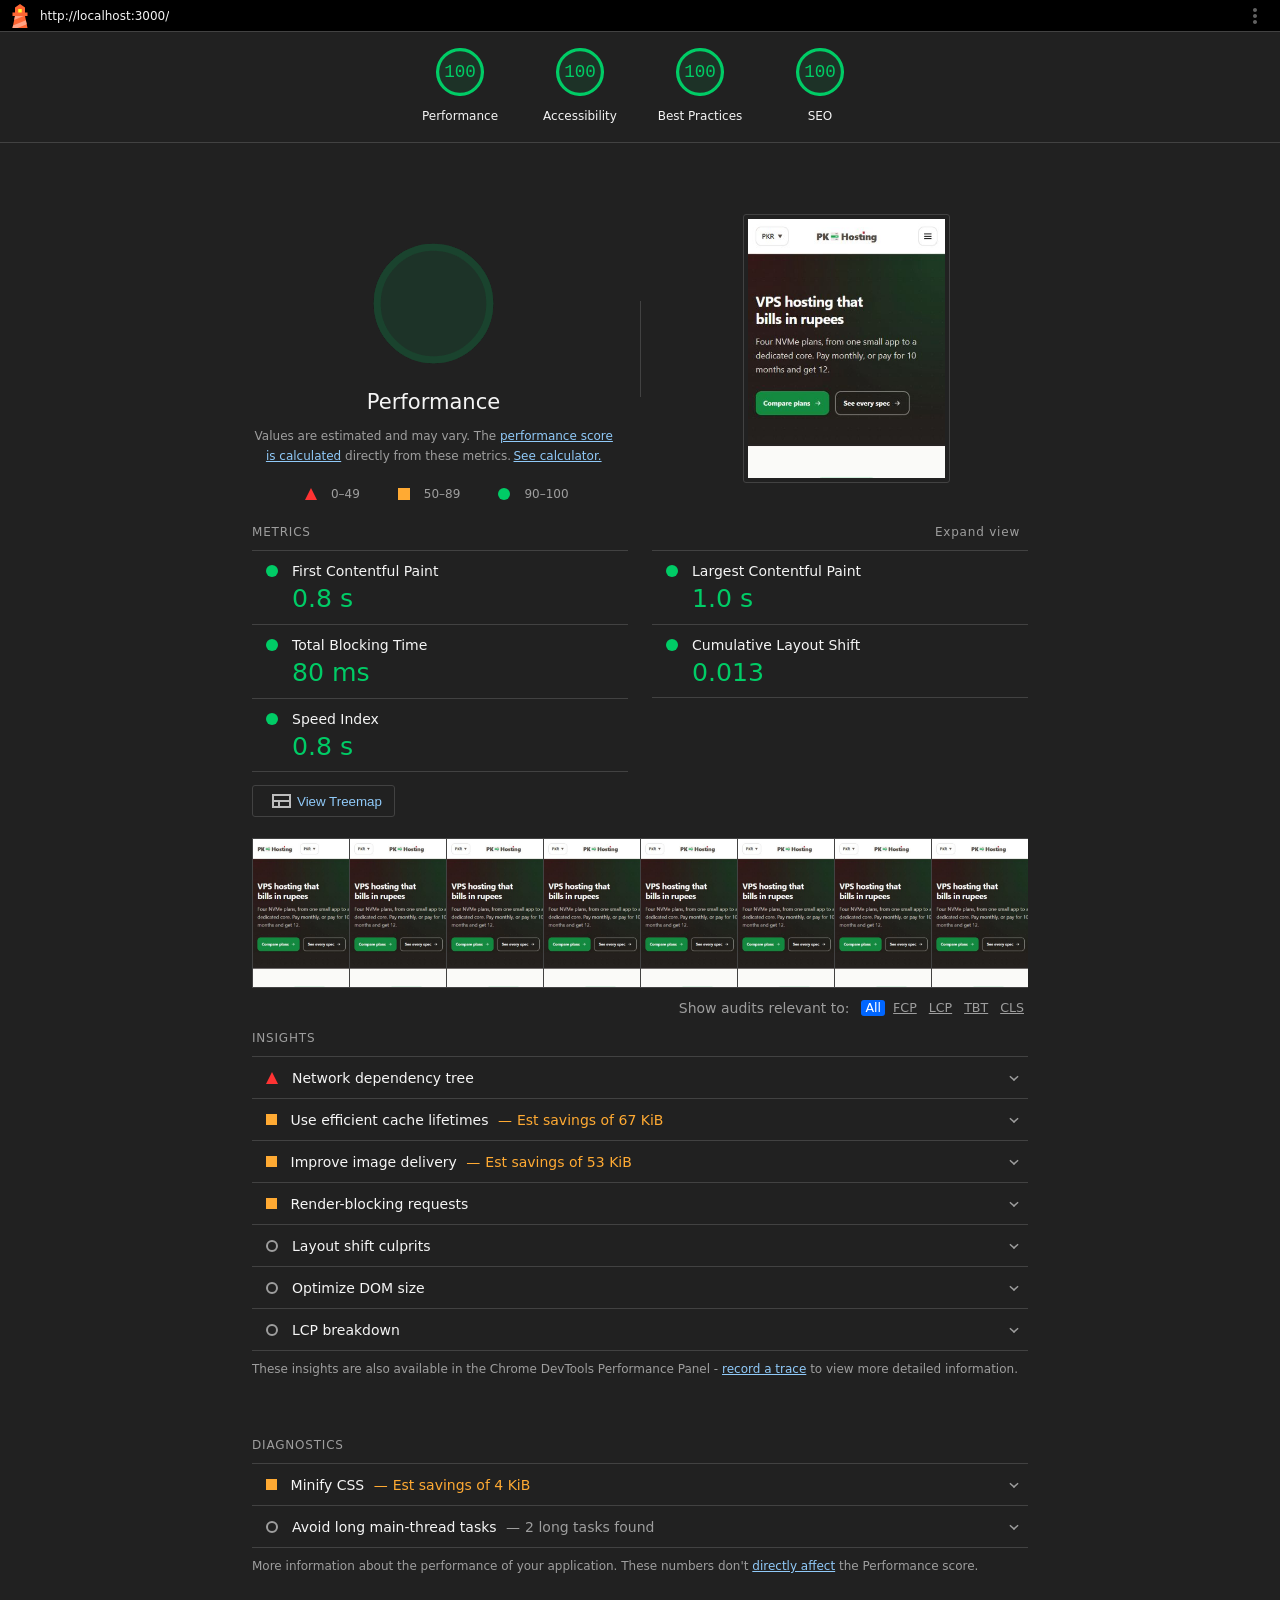
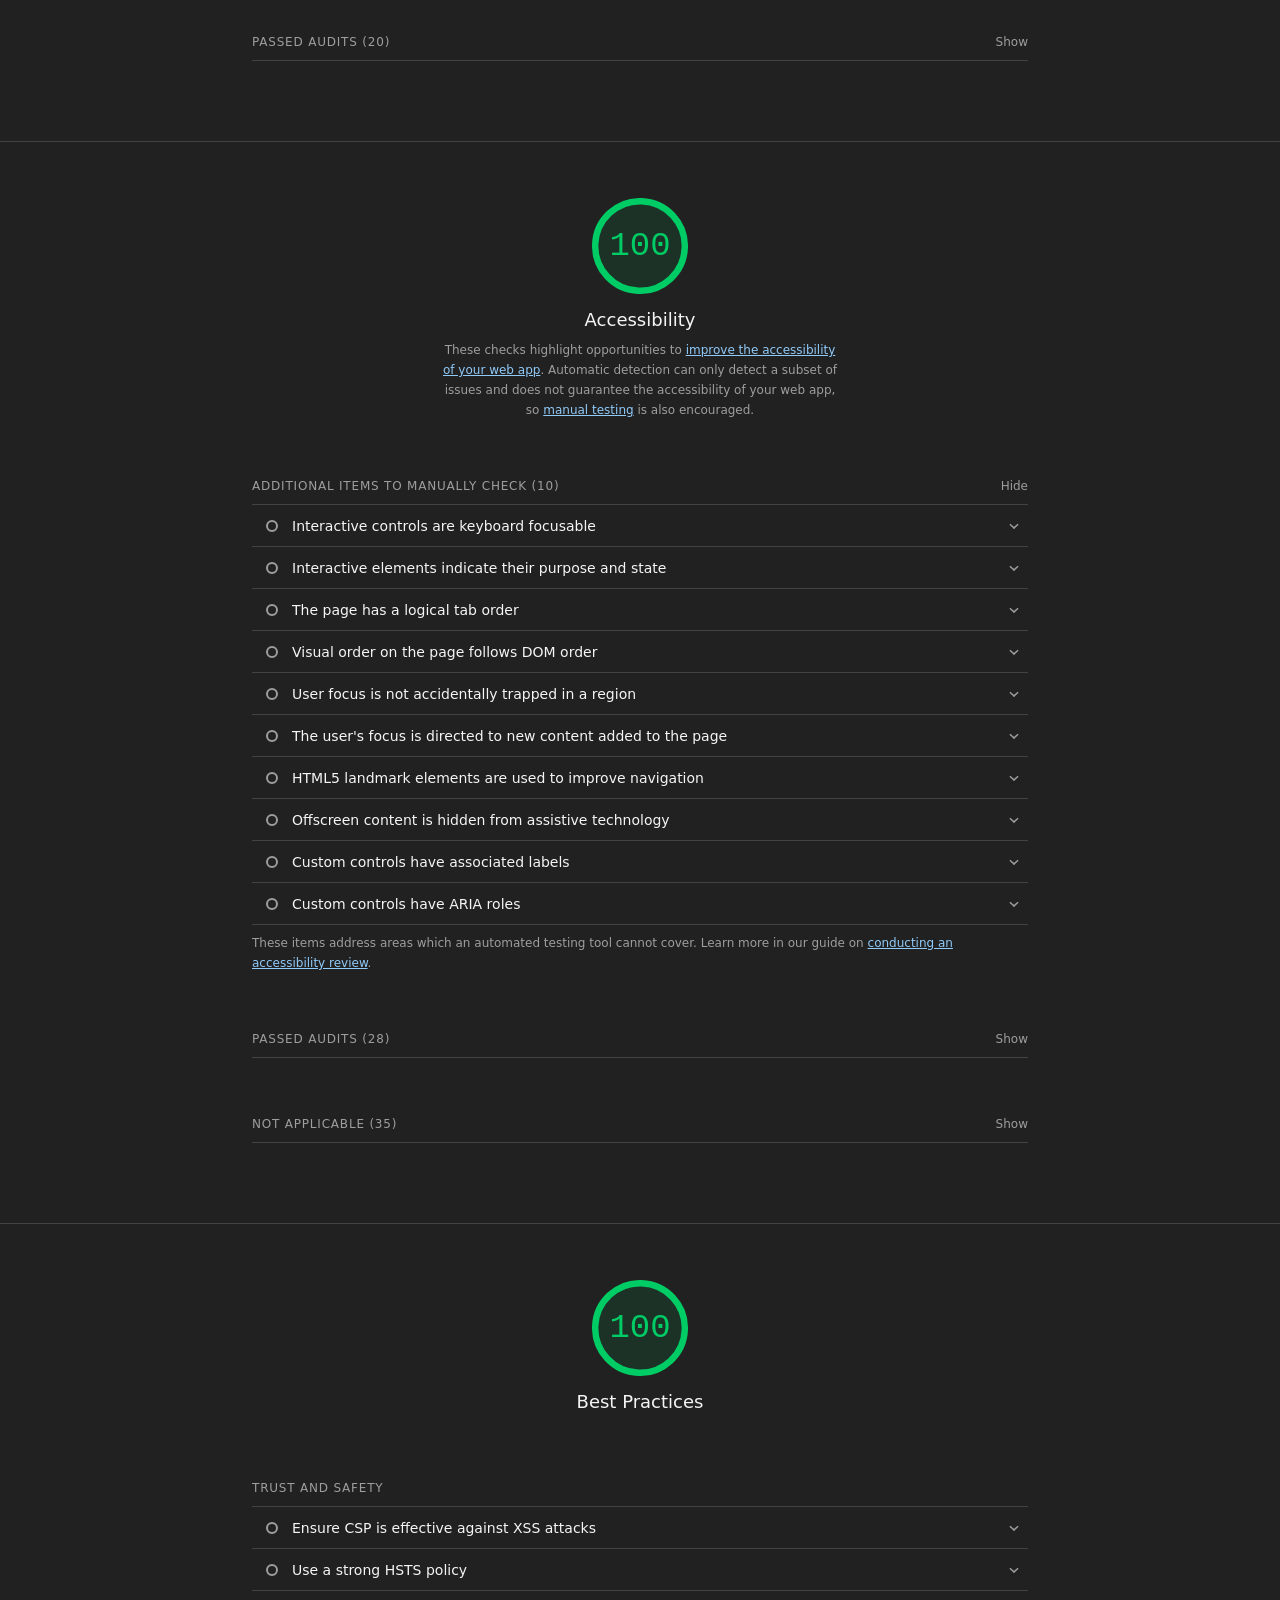
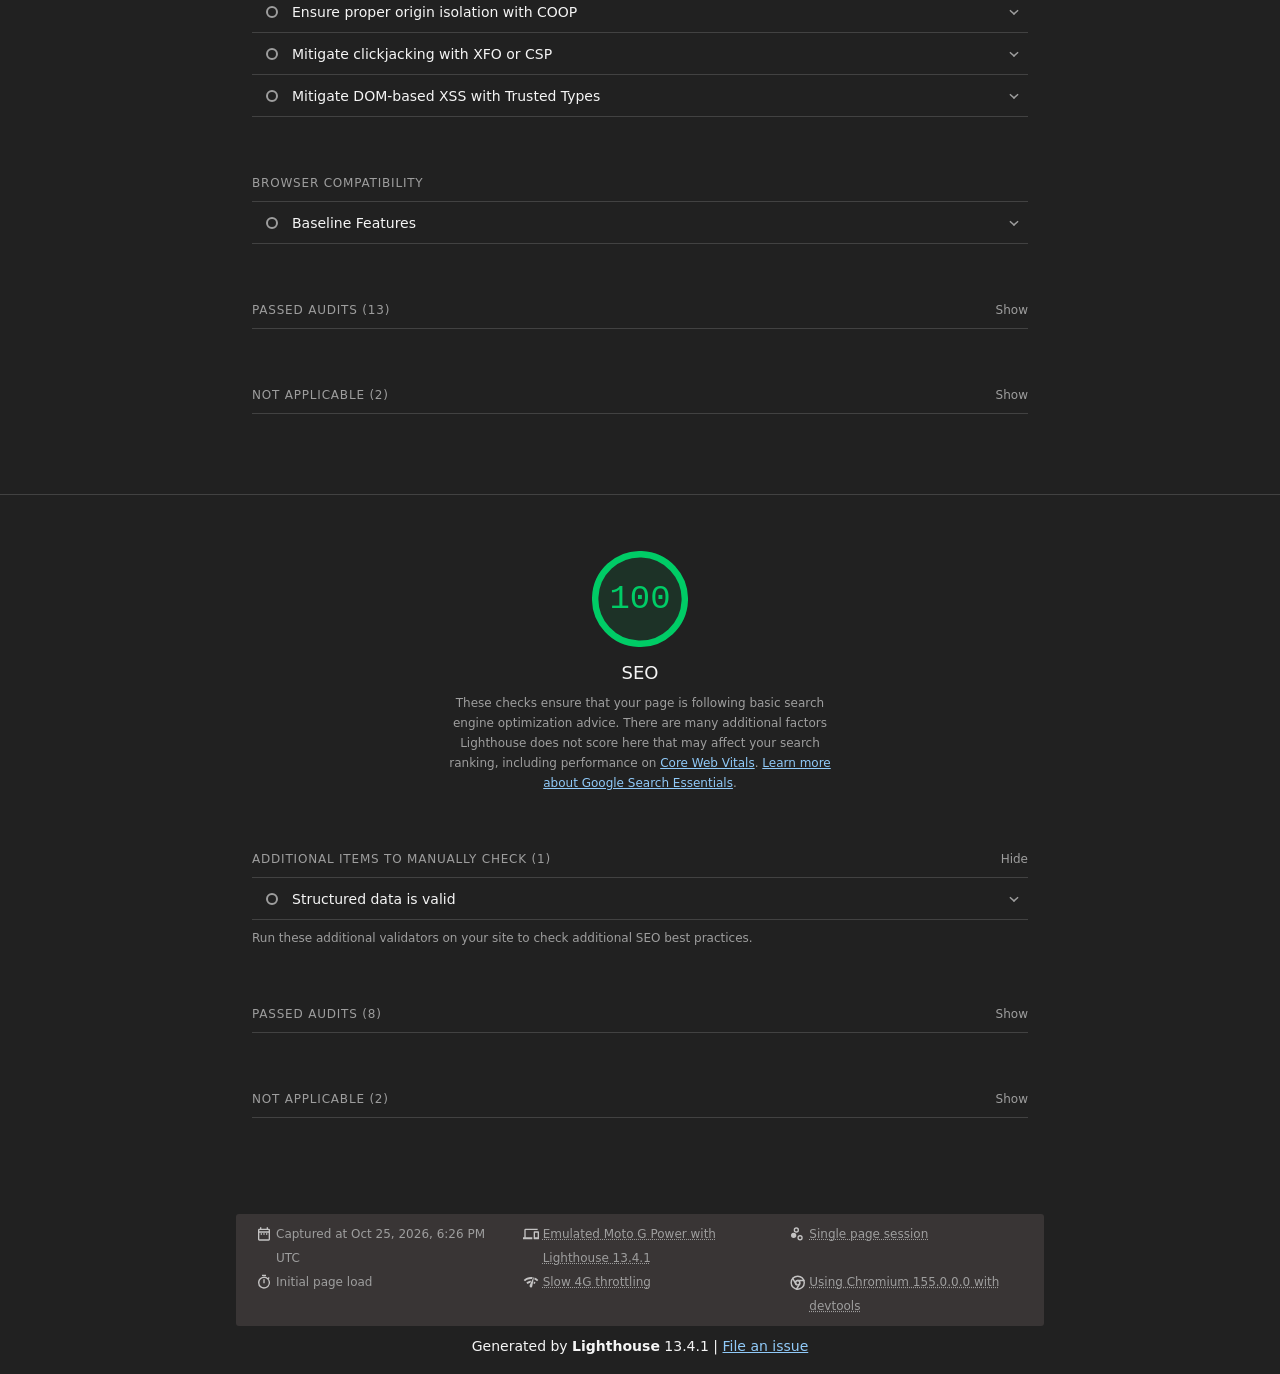
==== commit e3a2a15a: "docs: add lighthouse performance report generated again" ====
--- a/docs/lighthouse-report.html
+++ b/docs/lighthouse-report.html
@@ -17,7 +17,7 @@
 
   <div id="lh-log"></div>
 
-  <script>window.__LIGHTHOUSE_JSON__ = {"lighthouseVersion":"13.4.1","requestedUrl":"http://localhost:3000/","mainDocumentUrl":"http://localhost:3000/","finalDisplayedUrl":"http://localhost:3000/","finalUrl":"http://localhost:3000/","fetchTime":"2026-10-25T17:41:37.411Z","gatherMode":"navigation","runWarnings":[],"userAgent":"Mozilla/5.0 (Windows NT 10.0; Win64; x64) AppleWebKit/537.36 (KHTML, like Gecko) Chrome/155.0.0.0 Safari/537.36","environment":{"networkUserAgent":"Mozilla/5.0 (Linux; Android 11; moto g power (2022)) AppleWebKit/537.36 (KHTML, like Gecko) Chrome/155.0.0.0 Mobile Safari/537.36","hostUserAgent":"Mozilla/5.0 (Windows NT 10.0; Win64; x64) AppleWebKit/537.36 (KHTML, like Gecko) Chrome/155.0.0.0 Safari/537.36","benchmarkIndex":1803,"credits":{"axe-core":"4.12.1"}},"audits":{"is-on-https":{"id":"is-on-https","title":"Uses HTTPS","description":"All sites should be protected with HTTPS, even ones that don't handle sensitive data. This includes avoiding [mixed content](https://developers.google.com/web/fundamentals/security/prevent-mixed-content/what-is-mixed-content), where some resources are loaded over HTTP despite the initial request being served over HTTPS. HTTPS prevents intruders from tampering with or passively listening in on the communications between your app and your users, and is a prerequisite for HTTP/2 and many new web platform APIs. [Learn more about HTTPS](https://developer.chrome.com/docs/lighthouse/pwa/is-on-https/).","score":1,"scoreDisplayMode":"binary","details":{"type":"table","headings":[{"key":"url","valueType":"url","label":"Insecure URL"},{"key":"resolution","valueType":"text","label":"Request Resolution"}],"items":[]}},"redirects-http":{"id":"redirects-http","title":"Redirects HTTP traffic to HTTPS","description":"Make sure that you redirect all HTTP traffic to HTTPS in order to enable secure web features for all your users. [Learn more](https://developer.chrome.com/docs/lighthouse/pwa/redirects-http/).","score":null,"scoreDisplayMode":"notApplicable"},"first-contentful-paint":{"id":"first-contentful-paint","title":"First Contentful Paint","description":"First Contentful Paint marks the time at which the first text or image is painted. [Learn more about the First Contentful Paint metric](https://developer.chrome.com/docs/lighthouse/performance/first-contentful-paint/).","score":1,"scoreDisplayMode":"numeric","numericValue":855.4875,"numericUnit":"millisecond","displayValue":"0.9 s","scoringOptions":{"p10":1800,"median":3000}},"largest-contentful-paint":{"id":"largest-contentful-paint","title":"Largest Contentful Paint","description":"Largest Contentful Paint marks the time at which the largest text or image is painted. [Learn more about the Largest Contentful Paint metric](https://developer.chrome.com/docs/lighthouse/performance/lighthouse-largest-contentful-paint/)","score":1,"scoreDisplayMode":"numeric","numericValue":993.9749999999999,"numericUnit":"millisecond","displayValue":"1.0 s","scoringOptions":{"p10":2500,"median":4000}},"speed-index":{"id":"speed-index","title":"Speed Index","description":"Speed Index shows how quickly the contents of a page are visibly populated. [Learn more about the Speed Index metric](https://developer.chrome.com/docs/lighthouse/performance/speed-index/).","score":1,"scoreDisplayMode":"numeric","numericValue":855.4875,"numericUnit":"millisecond","displayValue":"0.9 s","scoringOptions":{"p10":3387,"median":5800}},"screenshot-thumbnails":{"id":"screenshot-thumbnails","title":"Screenshot Thumbnails","description":"This is what the load of your site looked like.","score":1,"scoreDisplayMode":"informative","details":{"type":"filmstrip","scale":3000,"items":[{"timing":375,"timestamp":1445749056,"data":"[data-uri]"},{"timing":750,"timestamp":1446124056,"data":"[data-uri]"},{"timing":1125,"timestamp":1446499056,"data":"[data-uri]"},{"timing":1500,"timestamp":1446874056,"data":"[data-uri]"},{"timing":1875,"timestamp":1447249056,"data":"[data-uri]"},{"timing":2250,"timestamp":1447624056,"data":"[data-uri]"},{"timing":2625,"timestamp":1447999056,"data":"[data-uri]"},{"timing":3000,"timestamp":1448374056,"data":"[data-uri]"}]}},"final-screenshot":{"id":"final-screenshot","title":"Final Screenshot","description":"The last screenshot captured of the pageload.","score":1,"scoreDisplayMode":"informative","details":{"type":"screenshot","timing":542,"timestamp":1445915835,"data":"[data-uri]"}},"total-blocking-time":{"id":"total-blocking-time","title":"Total Blocking Time","description":"Sum of all time periods between FCP and Time to Interactive, when task length exceeded 50ms, expressed in milliseconds. [Learn more about the Total Blocking Time metric](https://developer.chrome.com/docs/lighthouse/performance/lighthouse-total-blocking-time/).","score":1,"scoreDisplayMode":"numeric","numericValue":14,"numericUnit":"millisecond","displayValue":"10 ms","scoringOptions":{"p10":200,"median":600}},"max-potential-fid":{"id":"max-potential-fid","title":"Max Potential First Input Delay","description":"The maximum potential First Input Delay that your users could experience is the duration of the longest task. [Learn more about the Maximum Potential First Input Delay metric](https://developer.chrome.com/docs/lighthouse/performance/lighthouse-max-potential-fid/).","score":0.53,"scoreDisplayMode":"numeric","numericValue":239,"numericUnit":"millisecond","displayValue":"240 ms"},"cumulative-layout-shift":{"id":"cumulative-layout-shift","title":"Cumulative Layout Shift","description":"Cumulative Layout Shift measures the movement of visible elements within the viewport. [Learn more about the Cumulative Layout Shift metric](https://web.dev/articles/cls).","score":1,"scoreDisplayMode":"numeric","numericValue":0.01302963267986803,"numericUnit":"unitless","displayValue":"0.013","scoringOptions":{"p10":0.1,"median":0.25},"details":{"type":"debugdata","items":[{"cumulativeLayoutShiftMainFrame":0.01302963267986803,"newEngineResultDiffered":false}]}},"errors-in-console":{"id":"errors-in-console","title":"No browser errors logged to the console","description":"Errors logged to the console indicate unresolved problems. They can come from network request failures and other browser concerns. [Learn more about this errors in console diagnostic audit](https://developer.chrome.com/docs/lighthouse/best-practices/errors-in-console/)","score":1,"scoreDisplayMode":"binary","details":{"type":"table","headings":[{"key":"sourceLocation","valueType":"source-location","label":"Source"},{"key":"description","valueType":"code","label":"Description"}],"items":[]}},"server-response-time":{"id":"server-response-time","title":"Initial server response time was short","description":"Keep the server response time for the main document short because all other requests depend on it. [Learn more about the Time to First Byte metric](https://developer.chrome.com/docs/lighthouse/performance/time-to-first-byte/).","score":1,"scoreDisplayMode":"metricSavings","numericValue":4,"numericUnit":"millisecond","displayValue":"Root document took 0 ms","metricSavings":{"FCP":0,"LCP":0},"details":{"type":"opportunity","headings":[{"key":"url","valueType":"url","label":"URL"},{"key":"responseTime","valueType":"timespanMs","label":"Time Spent"}],"items":[{"url":"http://localhost:3000/","responseTime":4}],"overallSavingsMs":0},"guidanceLevel":1},"interactive":{"id":"interactive","title":"Time to Interactive","description":"Time to Interactive is the amount of time it takes for the page to become fully interactive. [Learn more about the Time to Interactive metric](https://developer.chrome.com/docs/lighthouse/performance/interactive/).","score":1,"scoreDisplayMode":"numeric","numericValue":993.9749999999999,"numericUnit":"millisecond","displayValue":"1.0 s"},"user-timings":{"id":"user-timings","title":"User Timing marks and measures","description":"Consider instrumenting your app with the User Timing API to measure your app's real-world performance during key user experiences. [Learn more about User Timing marks](https://developer.chrome.com/docs/lighthouse/performance/user-timings/).","score":null,"scoreDisplayMode":"notApplicable","details":{"type":"table","headings":[{"key":"name","valueType":"text","label":"Name"},{"key":"timingType","valueType":"text","label":"Type"},{"key":"startTime","valueType":"ms","granularity":0.01,"label":"Start Time"},{"key":"duration","valueType":"ms","granularity":0.01,"label":"Duration"}],"items":[]},"guidanceLevel":2},"redirects":{"id":"redirects","title":"Avoid multiple page redirects","description":"Redirects introduce additional delays before the page can be loaded. [Learn how to avoid page redirects](https://developer.chrome.com/docs/lighthouse/performance/redirects/).","score":1,"scoreDisplayMode":"metricSavings","numericValue":0,"numericUnit":"millisecond","displayValue":"","metricSavings":{"LCP":0,"FCP":0},"details":{"type":"opportunity","headings":[],"items":[],"overallSavingsMs":0},"guidanceLevel":2},"image-aspect-ratio":{"id":"image-aspect-ratio","title":"Displays images with correct aspect ratio","description":"Image display dimensions should match natural aspect ratio. [Learn more about image aspect ratio](https://developer.chrome.com/docs/lighthouse/best-practices/image-aspect-ratio/).","score":1,"scoreDisplayMode":"binary","details":{"type":"table","headings":[{"key":"node","valueType":"node","label":""},{"key":"url","valueType":"url","label":"URL"},{"key":"displayedAspectRatio","valueType":"text","label":"Aspect Ratio (Displayed)"},{"key":"actualAspectRatio","valueType":"text","label":"Aspect Ratio (Actual)"}],"items":[]}},"image-size-responsive":{"id":"image-size-responsive","title":"Serves images with appropriate resolution","description":"Image natural dimensions should be proportional to the display size and the pixel ratio to maximize image clarity. [Learn how to provide responsive images](https://web.dev/articles/serve-responsive-images).","score":1,"scoreDisplayMode":"binary","details":{"type":"table","headings":[{"key":"node","valueType":"node","label":""},{"key":"url","valueType":"url","label":"URL"},{"key":"displayedSize","valueType":"text","label":"Displayed size"},{"key":"actualSize","valueType":"text","label":"Actual size"},{"key":"expectedSize","valueType":"text","label":"Expected size"}],"items":[]}},"deprecations":{"id":"deprecations","title":"Avoids deprecated APIs","description":"Deprecated APIs will eventually be removed from the browser. [Learn more about deprecated APIs](https://developer.chrome.com/docs/lighthouse/best-practices/deprecations/).","score":1,"scoreDisplayMode":"binary","details":{"type":"table","headings":[{"key":"value","valueType":"text","label":"Deprecation / Warning"},{"key":"source","valueType":"source-location","label":"Source"}],"items":[]}},"third-party-cookies":{"id":"third-party-cookies","title":"Avoids third-party cookies","description":"Third-party cookies may be blocked in some contexts. [Learn more about preparing for third-party cookie restrictions](https://privacysandbox.google.com/cookies/prepare/overview).","score":1,"scoreDisplayMode":"binary","details":{"type":"table","headings":[{"key":"name","valueType":"text","label":"Name"},{"key":"url","valueType":"url","label":"URL"}],"items":[]}},"mainthread-work-breakdown":{"id":"mainthread-work-breakdown","title":"Minimizes main-thread work","description":"Consider reducing the time spent parsing, compiling and executing JS. You may find delivering smaller JS payloads helps with this. [Learn how to minimize main-thread work](https://developer.chrome.com/docs/lighthouse/performance/mainthread-work-breakdown/)","score":1,"scoreDisplayMode":"metricSavings","numericValue":867.6480000000001,"numericUnit":"millisecond","displayValue":"0.9 s","metricSavings":{"TBT":0},"details":{"type":"table","headings":[{"key":"groupLabel","valueType":"text","label":"Category"},{"key":"duration","valueType":"ms","granularity":1,"label":"Time Spent"}],"items":[{"group":"styleLayout","groupLabel":"Style & Layout","duration":477.6480000000001},{"group":"other","groupLabel":"Other","duration":270.888},{"group":"scriptEvaluation","groupLabel":"Script Evaluation","duration":74.256},{"group":"paintCompositeRender","groupLabel":"Rendering","duration":21.663999999999977},{"group":"parseHTML","groupLabel":"Parse HTML & CSS","duration":18.923999999999996},{"group":"scriptParseCompile","groupLabel":"Script Parsing & Compilation","duration":4.267999999999999}],"sortedBy":["duration"]},"guidanceLevel":1},"bootup-time":{"id":"bootup-time","title":"JavaScript execution time","description":"Consider reducing the time spent parsing, compiling, and executing JS. You may find delivering smaller JS payloads helps with this. [Learn how to reduce Javascript execution time](https://developer.chrome.com/docs/lighthouse/performance/bootup-time/).","score":1,"scoreDisplayMode":"metricSavings","numericValue":46.187999999999974,"numericUnit":"millisecond","displayValue":"0.0 s","metricSavings":{"TBT":0},"details":{"type":"table","headings":[{"key":"url","valueType":"url","label":"URL"},{"key":"total","granularity":1,"valueType":"ms","label":"Total CPU Time"},{"key":"scripting","granularity":1,"valueType":"ms","label":"Script Evaluation"},{"key":"scriptParseCompile","granularity":1,"valueType":"ms","label":"Script Parse"}],"items":[{"url":"http://localhost:3000/","total":660.164,"scripting":39.20799999999998,"scriptParseCompile":1.536},{"url":"Unattributable","total":166.30800000000013,"scripting":5.443999999999999,"scriptParseCompile":0}],"summary":{"wastedMs":46.187999999999974},"sortedBy":["total"]},"guidanceLevel":1},"diagnostics":{"id":"diagnostics","title":"Diagnostics","description":"Collection of useful page vitals.","score":1,"scoreDisplayMode":"informative","details":{"type":"debugdata","items":[{"numRequests":8,"numScripts":2,"numStylesheets":1,"numFonts":0,"numTasks":409,"numTasksOver10ms":2,"numTasksOver25ms":1,"numTasksOver50ms":1,"numTasksOver100ms":1,"numTasksOver500ms":0,"rtt":0.547,"throughput":153914278.21732607,"maxRtt":0.547,"maxServerLatency":13.4875,"totalByteWeight":73167,"totalTaskTime":216.91199999999975,"mainDocumentTransferSize":4487}]}},"network-requests":{"id":"network-requests","title":"Network Requests","description":"Lists the network requests that were made during page load.","score":1,"scoreDisplayMode":"informative","details":{"type":"table","headings":[{"key":"url","valueType":"url","label":"URL"},{"key":"protocol","valueType":"text","label":"Protocol"},{"key":"networkRequestTime","valueType":"ms","granularity":1,"label":"Network Request Time"},{"key":"networkEndTime","valueType":"ms","granularity":1,"label":"Network End Time"},{"key":"transferSize","valueType":"bytes","displayUnit":"kb","granularity":1,"label":"Transfer Size"},{"key":"resourceSize","valueType":"bytes","displayUnit":"kb","granularity":1,"label":"Resource Size"},{"key":"statusCode","valueType":"text","label":"Status Code"},{"key":"mimeType","valueType":"text","label":"MIME Type"},{"key":"resourceType","valueType":"text","label":"Resource Type"}],"items":[{"url":"http://localhost:3000/","sessionTargetType":"page","protocol":"http/1.1","cache":"none","rendererStartTime":0,"networkRequestTime":1.4920000000856817,"networkEndTime":6.86200000019744,"finished":true,"transferSize":4487,"resourceSize":18795,"statusCode":200,"mimeType":"text/html","resourceType":"Document","priority":"VeryHigh","experimentalFromMainFrame":true,"entity":"localhost"},{"url":"http://localhost:3000/css/style.css","sessionTargetType":"page","protocol":"http/1.1","cache":"none","rendererStartTime":33.890000000130385,"networkRequestTime":44.230000000214204,"networkEndTime":56.43500000005588,"finished":true,"transferSize":9029,"resourceSize":30197,"statusCode":200,"mimeType":"text/css","resourceType":"Stylesheet","priority":"VeryHigh","experimentalFromMainFrame":true,"entity":"localhost"},{"url":"http://localhost:3000/assets/jazzcash-com-pk-logo.png","sessionTargetType":"page","protocol":"http/1.1","cache":"none","rendererStartTime":34.66899999999441,"networkRequestTime":51.54600000008941,"networkEndTime":68.5789999999106,"finished":true,"transferSize":24465,"resourceSize":24176,"statusCode":200,"mimeType":"image/png","resourceType":"Image","priority":"Low","experimentalFromMainFrame":true,"entity":"localhost"},{"url":"http://localhost:3000/assets/easypaisa-com-pk-logo.png","sessionTargetType":"page","protocol":"http/1.1","cache":"none","rendererStartTime":34.937000000150874,"networkRequestTime":54.90599999995902,"networkEndTime":70.91500000003725,"finished":true,"transferSize":30961,"resourceSize":30671,"statusCode":200,"mimeType":"image/png","resourceType":"Image","priority":"Low","experimentalFromMainFrame":true,"entity":"localhost"},{"url":"http://localhost:3000/js/pricing.js","sessionTargetType":"page","protocol":"http/1.1","cache":"none","rendererStartTime":35.26800000015646,"networkRequestTime":52.929000000236556,"networkEndTime":72.78000000026077,"finished":true,"transferSize":1361,"resourceSize":2404,"statusCode":200,"mimeType":"application/javascript","resourceType":"Script","priority":"Medium","experimentalFromMainFrame":true,"entity":"localhost"},{"url":"http://localhost:3000/js/app.js","sessionTargetType":"page","protocol":"http/1.1","cache":"none","rendererStartTime":35.47999999998137,"networkRequestTime":54.045000000158325,"networkEndTime":73.60700000007637,"finished":true,"transferSize":2864,"resourceSize":7015,"statusCode":200,"mimeType":"application/javascript","resourceType":"Script","priority":"Medium","experimentalFromMainFrame":true,"entity":"localhost"},{"url":"data:image/svg+xml,%3Csvg xmlns='http://www.w3.org/2000/svg' viewBox='0 0 12 12'%3E%3Cpath d='M2.5 …","sessionTargetType":"page","protocol":"data","cache":"memory","rendererStartTime":67.75099999993108,"networkRequestTime":67.75099999993108,"networkEndTime":67.96700000017881,"finished":true,"transferSize":0,"resourceSize":195,"statusCode":200,"mimeType":"image/svg+xml","resourceType":"Image","priority":"Low","experimentalFromMainFrame":true},{"url":"data:image/svg+xml,%3Csvg xmlns='http://www.w3.org/2000/svg' viewBox='0 0 12 12'%3E%3Cpath d='M2.5 …","sessionTargetType":"page","protocol":"data","cache":"memory","rendererStartTime":70.64400000008754,"networkRequestTime":70.64400000008754,"networkEndTime":70.84799999999814,"finished":true,"transferSize":0,"resourceSize":195,"statusCode":200,"mimeType":"image/svg+xml","resourceType":"Image","priority":"Low","experimentalFromMainFrame":true}],"debugData":{"type":"debugdata","networkStartTimeTs":1445374680,"initiators":[{"type":"parser","url":"http://localhost:3000/","lineNumber":9,"columnNumber":46},{"type":"parser","url":"http://localhost:3000/","lineNumber":358,"columnNumber":102},{"type":"parser","url":"http://localhost:3000/","lineNumber":362,"columnNumber":103},{"type":"parser","url":"http://localhost:3000/","lineNumber":382,"columnNumber":30},{"type":"parser","url":"http://localhost:3000/","lineNumber":383,"columnNumber":26},{"type":"parser","url":"http://localhost:3000/css/style.css"},{"type":"parser","url":"http://localhost:3000/css/style.css"}]}}},"network-rtt":{"id":"network-rtt","title":"Network Round Trip Times","description":"Network round trip times (RTT) have a large impact on performance. If the RTT to an origin is high, it's an indication that servers closer to the user could improve performance. [Learn more about the Round Trip Time](https://hpbn.co/primer-on-latency-and-bandwidth/).","score":1,"scoreDisplayMode":"informative","numericValue":0.547,"numericUnit":"millisecond","displayValue":"0 ms","details":{"type":"table","headings":[{"key":"origin","valueType":"text","label":"URL"},{"key":"rtt","valueType":"ms","granularity":1,"label":"Time Spent"}],"items":[{"origin":"http://localhost:3000","rtt":0.547}],"sortedBy":["rtt"]}},"network-server-latency":{"id":"network-server-latency","title":"Server Backend Latencies","description":"Server latencies can impact web performance. If the server latency of an origin is high, it's an indication the server is overloaded or has poor backend performance. [Learn more about server response time](https://hpbn.co/primer-on-web-performance/#analyzing-the-resource-waterfall).","score":1,"scoreDisplayMode":"informative","numericValue":13.4875,"numericUnit":"millisecond","displayValue":"10 ms","details":{"type":"table","headings":[{"key":"origin","valueType":"text","label":"URL"},{"key":"serverResponseTime","valueType":"ms","granularity":1,"label":"Time Spent"}],"items":[{"origin":"http://localhost:3000","serverResponseTime":13.4875}],"sortedBy":["serverResponseTime"]}},"main-thread-tasks":{"id":"main-thread-tasks","title":"Tasks","description":"Lists the toplevel main thread tasks that executed during page load.","score":1,"scoreDisplayMode":"informative","details":{"type":"table","headings":[{"key":"startTime","valueType":"ms","granularity":1,"label":"Start Time"},{"key":"duration","valueType":"ms","granularity":1,"label":"End Time"}],"items":[{"duration":8.871,"startTime":12.194},{"duration":16.009,"startTime":21.088},{"duration":119.594,"startTime":62.266},{"duration":7.924,"startTime":192.154},{"duration":6.82,"startTime":200.413}]}},"metrics":{"id":"metrics","title":"Metrics","description":"Collects all available metrics.","score":1,"scoreDisplayMode":"informative","numericValue":994,"numericUnit":"millisecond","details":{"type":"debugdata","items":[{"firstContentfulPaint":855,"largestContentfulPaint":994,"interactive":994,"speedIndex":855,"totalBlockingTime":14,"maxPotentialFID":239,"cumulativeLayoutShift":0.01302963267986803,"cumulativeLayoutShiftMainFrame":0.01302963267986803,"timeToFirstByte":463,"observedTimeOrigin":0,"observedTimeOriginTs":1445374056,"observedNavigationStart":0,"observedNavigationStartTs":1445374056,"observedFirstPaint":201,"observedFirstPaintTs":1445575095,"observedFirstContentfulPaint":201,"observedFirstContentfulPaintTs":1445575095,"observedFirstContentfulPaintAllFrames":201,"observedFirstContentfulPaintAllFramesTs":1445575095,"observedLargestContentfulPaint":201,"observedLargestContentfulPaintTs":1445575095,"observedLargestContentfulPaintAllFrames":201,"observedLargestContentfulPaintAllFramesTs":1445575095,"observedTraceEnd":3645,"observedTraceEndTs":1449019027,"observedLoad":206,"observedLoadTs":1445580280,"observedDomContentLoaded":0,"observedDomContentLoadedTs":1445374451,"observedCumulativeLayoutShift":0.01302963267986803,"observedCumulativeLayoutShiftMainFrame":0.01302963267986803,"observedFirstVisualChange":221,"observedFirstVisualChangeTs":1445595056,"observedLastVisualChange":541,"observedLastVisualChangeTs":1445915056,"observedSpeedIndex":225,"observedSpeedIndexTs":1445599196},{"lcpInvalidated":false}]}},"resource-summary":{"id":"resource-summary","title":"Resources Summary","description":"Aggregates all network requests and groups them by type","score":1,"scoreDisplayMode":"informative","details":{"type":"table","headings":[{"key":"label","valueType":"text","label":"Resource Type"},{"key":"requestCount","valueType":"numeric","label":"Requests"},{"key":"transferSize","valueType":"bytes","label":"Transfer Size"}],"items":[{"resourceType":"total","label":"Total","requestCount":6,"transferSize":73167},{"resourceType":"image","label":"Image","requestCount":2,"transferSize":55426},{"resourceType":"stylesheet","label":"Stylesheet","requestCount":1,"transferSize":9029},{"resourceType":"document","label":"Document","requestCount":1,"transferSize":4487},{"resourceType":"script","label":"Script","requestCount":2,"transferSize":4225},{"resourceType":"media","label":"Media","requestCount":0,"transferSize":0},{"resourceType":"font","label":"Font","requestCount":0,"transferSize":0},{"resourceType":"other","label":"Other","requestCount":0,"transferSize":0},{"resourceType":"third-party","label":"Third-party","requestCount":0,"transferSize":0}]}},"layout-shifts":{"id":"layout-shifts","title":"Avoid large layout shifts","description":"These are the largest layout shifts observed on the page. Each table item represents a single layout shift, and shows the element that shifted the most. Below each item are possible root causes that led to the layout shift. Some of these layout shifts may not be included in the CLS metric value due to [windowing](https://web.dev/articles/cls#what_is_cls). [Learn how to improve CLS](https://web.dev/articles/optimize-cls)","score":1,"scoreDisplayMode":"informative","displayValue":"1 layout shift found","metricSavings":{"CLS":0.013000000000000001},"details":{"type":"table","headings":[{"key":"node","valueType":"node","subItemsHeading":{"key":"extra"},"label":"Element"},{"key":"score","valueType":"numeric","subItemsHeading":{"key":"cause","valueType":"text"},"granularity":0.001,"label":"Layout shift score"}],"items":[{"node":{"type":"node","lhId":"page-1-DIV","path":"1,HTML,1,BODY,2,MAIN,1,SECTION,0,DIV,2,DIV,0,DIV","selector":"section#plans > div.container > div.controls > div.toggle","boundingRect":{"top":755,"bottom":807,"left":45,"right":367,"width":323,"height":52},"snippet":"\u003cdiv class=\"toggle\" role=\"group\" aria-label=\"Billing period\">","nodeLabel":"Monthly\nAnnually Save up to 17%"},"score":0.01302963267986803}]},"guidanceLevel":2},"long-tasks":{"id":"long-tasks","title":"Avoid long main-thread tasks","description":"Lists the longest tasks on the main thread, useful for identifying worst contributors to input delay. [Learn how to avoid long main-thread tasks](https://web.dev/articles/optimize-long-tasks)","score":1,"scoreDisplayMode":"informative","displayValue":"2 long tasks found","metricSavings":{"TBT":0},"details":{"type":"table","headings":[{"key":"url","valueType":"url","label":"URL"},{"key":"startTime","valueType":"ms","granularity":1,"label":"Start Time"},{"key":"duration","valueType":"ms","granularity":1,"label":"Duration"}],"items":[{"url":"http://localhost:3000/","duration":239,"startTime":680.4875},{"url":"http://localhost:3000/","duration":64,"startTime":616.4875}],"sortedBy":["duration"],"skipSumming":["startTime"],"debugData":{"type":"debugdata","urls":["http://localhost:3000/"],"tasks":[{"urlIndex":0,"startTime":680.5,"duration":239,"other":239,"paintCompositeRender":0,"scriptEvaluation":0,"styleLayout":0},{"urlIndex":0,"startTime":616.5,"duration":64,"other":64,"scriptEvaluation":0}]}},"guidanceLevel":1},"non-composited-animations":{"id":"non-composited-animations","title":"Avoid non-composited animations","description":"Animations which are not composited can be janky and increase CLS. [Learn how to avoid non-composited animations](https://developer.chrome.com/docs/lighthouse/performance/non-composited-animations/)","score":null,"scoreDisplayMode":"notApplicable","metricSavings":{"CLS":0},"details":{"type":"table","headings":[{"key":"node","valueType":"node","subItemsHeading":{"key":"failureReason","valueType":"text"},"label":"Element"}],"items":[]},"guidanceLevel":2},"unsized-images":{"id":"unsized-images","title":"Image elements have explicit `width` and `height`","description":"Set an explicit width and height on image elements to reduce layout shifts and improve CLS. [Learn how to set image dimensions](https://web.dev/articles/optimize-cls#images_without_dimensions)","score":1,"scoreDisplayMode":"metricSavings","metricSavings":{"CLS":0},"details":{"type":"table","headings":[{"key":"node","valueType":"node","label":""},{"key":"url","valueType":"url","label":"URL"}],"items":[]},"guidanceLevel":4},"valid-source-maps":{"id":"valid-source-maps","title":"Page has valid source maps","description":"Source maps translate minified code to the original source code. This helps developers debug in production. In addition, Lighthouse is able to provide further insights. Consider deploying source maps to take advantage of these benefits. [Learn more about source maps](https://developer.chrome.com/docs/devtools/javascript/source-maps/).","score":1,"scoreDisplayMode":"binary","details":{"type":"table","headings":[{"key":"scriptUrl","valueType":"url","subItemsHeading":{"key":"error"},"label":"URL"},{"key":"sourceMapUrl","valueType":"url","label":"Map URL"}],"items":[]}},"csp-xss":{"id":"csp-xss","title":"Ensure CSP is effective against XSS attacks","description":"A strong Content Security Policy (CSP) significantly reduces the risk of cross-site scripting (XSS) attacks. [Learn how to use a CSP to prevent XSS](https://developer.chrome.com/docs/lighthouse/best-practices/csp-xss/)","score":1,"scoreDisplayMode":"informative","details":{"type":"table","headings":[{"key":"description","valueType":"text","subItemsHeading":{"key":"description"},"label":"Description"},{"key":"directive","valueType":"code","subItemsHeading":{"key":"directive"},"label":"Directive"},{"key":"severity","valueType":"text","subItemsHeading":{"key":"severity"},"label":"Severity"}],"items":[{"severity":"High","description":"No CSP found in enforcement mode"}]}},"has-hsts":{"id":"has-hsts","title":"Use a strong HSTS policy","description":"Deployment of the HSTS header significantly reduces the risk of downgrading HTTP connections and eavesdropping attacks. A rollout in stages, starting with a low max-age is recommended. [Learn more about using a strong HSTS policy.](https://developer.chrome.com/docs/lighthouse/best-practices/has-hsts)","score":1,"scoreDisplayMode":"informative","details":{"type":"table","headings":[{"key":"description","valueType":"text","subItemsHeading":{"key":"description"},"label":"Description"},{"key":"directive","valueType":"code","subItemsHeading":{"key":"directive"},"label":"Directive"},{"key":"severity","valueType":"text","subItemsHeading":{"key":"severity"},"label":"Severity"}],"items":[{"severity":"High","description":"No HSTS header found"}]}},"origin-isolation":{"id":"origin-isolation","title":"Ensure proper origin isolation with COOP","description":"The Cross-Origin-Opener-Policy (COOP) can be used to isolate the top-level window from other documents such as pop-ups. [Learn more about deploying the COOP header.](https://web.dev/articles/why-coop-coep#coop)","score":1,"scoreDisplayMode":"informative","details":{"type":"table","headings":[{"key":"description","valueType":"text","subItemsHeading":{"key":"description"},"label":"Description"},{"key":"directive","valueType":"code","subItemsHeading":{"key":"directive"},"label":"Directive"},{"key":"severity","valueType":"text","subItemsHeading":{"key":"severity"},"label":"Severity"}],"items":[{"description":"No COOP header found","severity":"High"}]}},"clickjacking-mitigation":{"id":"clickjacking-mitigation","title":"Mitigate clickjacking with XFO or CSP","description":"The `X-Frame-Options` (XFO) header or the `frame-ancestors` directive in the `Content-Security-Policy` (CSP) header control where a page can be embedded. These can mitigate clickjacking attacks by blocking some or all sites from embedding the page. [Learn more about mitigating clickjacking](https://developer.chrome.com/docs/lighthouse/best-practices/clickjacking-mitigation).","score":1,"scoreDisplayMode":"informative","details":{"type":"table","headings":[{"key":"description","valueType":"text","subItemsHeading":{"key":"description"},"label":"Description"},{"key":"severity","valueType":"text","subItemsHeading":{"key":"severity"},"label":"Severity"}],"items":[{"severity":"High","description":"No frame control policy found"}]}},"trusted-types-xss":{"id":"trusted-types-xss","title":"Mitigate DOM-based XSS with Trusted Types","description":"The `require-trusted-types-for` directive in the `Content-Security-Policy` (CSP) header instructs user agents to control the data passed to DOM XSS sink functions. [Learn more about mitigating DOM-based XSS with Trusted Types](https://developer.chrome.com/docs/lighthouse/best-practices/trusted-types-xss).","score":1,"scoreDisplayMode":"informative","details":{"type":"table","headings":[{"key":"description","valueType":"text","subItemsHeading":{"key":"description"},"label":"Description"},{"key":"severity","valueType":"text","subItemsHeading":{"key":"severity"},"label":"Severity"}],"items":[{"severity":"High","description":"No `Content-Security-Policy` header with Trusted Types directive found"}]}},"script-treemap-data":{"id":"script-treemap-data","title":"Script Treemap Data","description":"Used for treemap app","score":1,"scoreDisplayMode":"informative","details":{"type":"treemap-data","nodes":[{"name":"http://localhost:3000/","resourceBytes":45,"encodedBytes":9,"children":[{"name":"(inline) document.docume…","resourceBytes":45,"unusedBytes":0}]},{"name":"http://localhost:3000/js/pricing.js","resourceBytes":2403,"encodedBytes":1008,"unusedBytes":207},{"name":"http://localhost:3000/js/app.js","resourceBytes":7015,"encodedBytes":2515,"unusedBytes":2186}]}},"accesskeys":{"id":"accesskeys","title":"`[accesskey]` values are unique","description":"Access keys let users quickly focus a part of the page. For proper navigation, each access key must be unique. [Learn more about access keys](https://dequeuniversity.com/rules/axe/4.12/accesskeys).","score":null,"scoreDisplayMode":"notApplicable"},"aria-allowed-attr":{"id":"aria-allowed-attr","title":"`[aria-*]` attributes match their roles","description":"Each ARIA `role` supports a specific subset of `aria-*` attributes. Mismatching these invalidates the `aria-*` attributes. [Learn how to match ARIA attributes to their roles](https://dequeuniversity.com/rules/axe/4.12/aria-allowed-attr).","score":1,"scoreDisplayMode":"binary","details":{"type":"table","headings":[{"key":"node","valueType":"node","subItemsHeading":{"key":"relatedNode","valueType":"node"},"label":"Failing Elements"}],"items":[]}},"aria-allowed-role":{"id":"aria-allowed-role","title":"Uses ARIA roles only on compatible elements","description":"Many HTML elements can only be assigned certain ARIA roles. Using ARIA roles where they are not allowed can interfere with the accessibility of the web page. [Learn more about ARIA roles](https://dequeuniversity.com/rules/axe/4.12/aria-allowed-role).","score":null,"scoreDisplayMode":"notApplicable"},"aria-command-name":{"id":"aria-command-name","title":"`button`, `link`, and `menuitem` elements have accessible names","description":"When an element doesn't have an accessible name, screen readers announce it with a generic name, making it unusable for users who rely on screen readers. [Learn how to make command elements more accessible](https://dequeuniversity.com/rules/axe/4.12/aria-command-name).","score":null,"scoreDisplayMode":"notApplicable"},"aria-conditional-attr":{"id":"aria-conditional-attr","title":"ARIA attributes are used as specified for the element's role","description":"Some ARIA attributes are only allowed on an element under certain conditions. [Learn more about conditional ARIA attributes](https://dequeuniversity.com/rules/axe/4.12/aria-conditional-attr).","score":1,"scoreDisplayMode":"binary","details":{"type":"table","headings":[{"key":"node","valueType":"node","subItemsHeading":{"key":"relatedNode","valueType":"node"},"label":"Failing Elements"}],"items":[]}},"aria-deprecated-role":{"id":"aria-deprecated-role","title":"Deprecated ARIA roles were not used","description":"Deprecated ARIA roles may not be processed correctly by assistive technology. [Learn more about deprecated ARIA roles](https://dequeuniversity.com/rules/axe/4.12/aria-deprecated-role).","score":1,"scoreDisplayMode":"binary","details":{"type":"table","headings":[{"key":"node","valueType":"node","subItemsHeading":{"key":"relatedNode","valueType":"node"},"label":"Failing Elements"}],"items":[]}},"aria-dialog-name":{"id":"aria-dialog-name","title":"Elements with `role=\"dialog\"` or `role=\"alertdialog\"` have accessible names.","description":"ARIA dialog elements without accessible names may prevent screen readers users from discerning the purpose of these elements. [Learn how to make ARIA dialog elements more accessible](https://dequeuniversity.com/rules/axe/4.12/aria-dialog-name).","score":null,"scoreDisplayMode":"notApplicable"},"aria-hidden-body":{"id":"aria-hidden-body","title":"`[aria-hidden=\"true\"]` is not present on the document `\u003cbody>`","description":"Assistive technologies, like screen readers, work inconsistently when `aria-hidden=\"true\"` is set on the document `\u003cbody>`. [Learn how `aria-hidden` affects the document body](https://dequeuniversity.com/rules/axe/4.12/aria-hidden-body).","score":1,"scoreDisplayMode":"binary","details":{"type":"table","headings":[{"key":"node","valueType":"node","subItemsHeading":{"key":"relatedNode","valueType":"node"},"label":"Failing Elements"}],"items":[]}},"aria-hidden-focus":{"id":"aria-hidden-focus","title":"`[aria-hidden=\"true\"]` elements do not contain focusable descendents","description":"Focusable descendents within an `[aria-hidden=\"true\"]` element prevent those interactive elements from being available to users of assistive technologies like screen readers. [Learn how `aria-hidden` affects focusable elements](https://dequeuniversity.com/rules/axe/4.12/aria-hidden-focus).","score":1,"scoreDisplayMode":"binary","details":{"type":"table","headings":[{"key":"node","valueType":"node","subItemsHeading":{"key":"relatedNode","valueType":"node"},"label":"Failing Elements"}],"items":[]}},"aria-input-field-name":{"id":"aria-input-field-name","title":"ARIA input fields have accessible names","description":"When an input field doesn't have an accessible name, screen readers announce it with a generic name, making it unusable for users who rely on screen readers. [Learn more about input field labels](https://dequeuniversity.com/rules/axe/4.12/aria-input-field-name).","score":null,"scoreDisplayMode":"notApplicable"},"aria-meter-name":{"id":"aria-meter-name","title":"ARIA `meter` elements have accessible names","description":"When a meter element doesn't have an accessible name, screen readers announce it with a generic name, making it unusable for users who rely on screen readers. [Learn how to name `meter` elements](https://dequeuniversity.com/rules/axe/4.12/aria-meter-name).","score":null,"scoreDisplayMode":"notApplicable"},"aria-progressbar-name":{"id":"aria-progressbar-name","title":"ARIA `progressbar` elements have accessible names","description":"When a `progressbar` element doesn't have an accessible name, screen readers announce it with a generic name, making it unusable for users who rely on screen readers. [Learn how to label `progressbar` elements](https://dequeuniversity.com/rules/axe/4.12/aria-progressbar-name).","score":null,"scoreDisplayMode":"notApplicable"},"aria-prohibited-attr":{"id":"aria-prohibited-attr","title":"Elements use only permitted ARIA attributes","description":"Using ARIA attributes in roles where they are prohibited can mean that important information is not communicated to users of assistive technologies. [Learn more about prohibited ARIA roles](https://dequeuniversity.com/rules/axe/4.12/aria-prohibited-attr).","score":1,"scoreDisplayMode":"binary","details":{"type":"table","headings":[{"key":"node","valueType":"node","subItemsHeading":{"key":"relatedNode","valueType":"node"},"label":"Failing Elements"}],"items":[]}},"aria-required-attr":{"id":"aria-required-attr","title":"`[role]`s have all required `[aria-*]` attributes","description":"Some ARIA roles have required attributes that describe the state of the element to screen readers. [Learn more about roles and required attributes](https://dequeuniversity.com/rules/axe/4.12/aria-required-attr).","score":1,"scoreDisplayMode":"binary","details":{"type":"table","headings":[{"key":"node","valueType":"node","subItemsHeading":{"key":"relatedNode","valueType":"node"},"label":"Failing Elements"}],"items":[]}},"aria-required-children":{"id":"aria-required-children","title":"Elements with an ARIA `[role]` that require children to contain a specific `[role]` have all required children.","description":"Some ARIA parent roles must contain specific child roles to perform their intended accessibility functions. [Learn more about roles and required children elements](https://dequeuniversity.com/rules/axe/4.12/aria-required-children).","score":null,"scoreDisplayMode":"notApplicable"},"aria-required-parent":{"id":"aria-required-parent","title":"`[role]`s are contained by their required parent element","description":"Some ARIA child roles must be contained by specific parent roles to properly perform their intended accessibility functions. [Learn more about ARIA roles and required parent element](https://dequeuniversity.com/rules/axe/4.12/aria-required-parent).","score":null,"scoreDisplayMode":"notApplicable"},"aria-roles":{"id":"aria-roles","title":"`[role]` values are valid","description":"ARIA roles must have valid values in order to perform their intended accessibility functions. [Learn more about valid ARIA roles](https://dequeuniversity.com/rules/axe/4.12/aria-roles).","score":1,"scoreDisplayMode":"binary","details":{"type":"table","headings":[{"key":"node","valueType":"node","subItemsHeading":{"key":"relatedNode","valueType":"node"},"label":"Failing Elements"}],"items":[]}},"aria-text":{"id":"aria-text","title":"Elements with the `role=text` attribute do not have focusable descendents.","description":"Adding `role=text` around a text node split by markup enables VoiceOver to treat it as one phrase, but the element's focusable descendents will not be announced. [Learn more about the `role=text` attribute](https://dequeuniversity.com/rules/axe/4.12/aria-text).","score":null,"scoreDisplayMode":"notApplicable"},"aria-toggle-field-name":{"id":"aria-toggle-field-name","title":"ARIA toggle fields have accessible names","description":"When a toggle field doesn't have an accessible name, screen readers announce it with a generic name, making it unusable for users who rely on screen readers. [Learn more about toggle fields](https://dequeuniversity.com/rules/axe/4.12/aria-toggle-field-name).","score":null,"scoreDisplayMode":"notApplicable"},"aria-tooltip-name":{"id":"aria-tooltip-name","title":"ARIA `tooltip` elements have accessible names","description":"When a tooltip element doesn't have an accessible name, screen readers announce it with a generic name, making it unusable for users who rely on screen readers. [Learn how to name `tooltip` elements](https://dequeuniversity.com/rules/axe/4.12/aria-tooltip-name).","score":null,"scoreDisplayMode":"notApplicable"},"aria-treeitem-name":{"id":"aria-treeitem-name","title":"ARIA `treeitem` elements have accessible names","description":"When a `treeitem` element doesn't have an accessible name, screen readers announce it with a generic name, making it unusable for users who rely on screen readers. [Learn more about labeling `treeitem` elements](https://dequeuniversity.com/rules/axe/4.12/aria-treeitem-name).","score":null,"scoreDisplayMode":"notApplicable"},"aria-valid-attr-value":{"id":"aria-valid-attr-value","title":"`[aria-*]` attributes have valid values","description":"Assistive technologies, like screen readers, can't interpret ARIA attributes with invalid values. [Learn more about valid values for ARIA attributes](https://dequeuniversity.com/rules/axe/4.12/aria-valid-attr-value).","score":1,"scoreDisplayMode":"binary","details":{"type":"table","headings":[{"key":"node","valueType":"node","subItemsHeading":{"key":"relatedNode","valueType":"node"},"label":"Failing Elements"}],"items":[]}},"aria-valid-attr":{"id":"aria-valid-attr","title":"`[aria-*]` attributes are valid and not misspelled","description":"Assistive technologies, like screen readers, can't interpret ARIA attributes with invalid names. [Learn more about valid ARIA attributes](https://dequeuniversity.com/rules/axe/4.12/aria-valid-attr).","score":1,"scoreDisplayMode":"binary","details":{"type":"table","headings":[{"key":"node","valueType":"node","subItemsHeading":{"key":"relatedNode","valueType":"node"},"label":"Failing Elements"}],"items":[]}},"button-name":{"id":"button-name","title":"Buttons have an accessible name","description":"When a button doesn't have an accessible name, screen readers announce it as \"button\", making it unusable for users who rely on screen readers. [Learn how to make buttons more accessible](https://dequeuniversity.com/rules/axe/4.12/button-name).","score":1,"scoreDisplayMode":"binary","details":{"type":"table","headings":[{"key":"node","valueType":"node","subItemsHeading":{"key":"relatedNode","valueType":"node"},"label":"Failing Elements"}],"items":[]}},"bypass":{"id":"bypass","title":"The page contains a heading, skip link, or landmark region","description":"Adding ways to bypass repetitive content lets keyboard users navigate the page more efficiently. [Learn more about bypass blocks](https://dequeuniversity.com/rules/axe/4.12/bypass).","score":null,"scoreDisplayMode":"notApplicable"},"color-contrast":{"id":"color-contrast","title":"Background and foreground colors have a sufficient contrast ratio","description":"Low-contrast text is difficult or impossible for many users to read. [Learn how to provide sufficient color contrast](https://dequeuniversity.com/rules/axe/4.12/color-contrast).","score":1,"scoreDisplayMode":"binary","details":{"type":"table","headings":[{"key":"node","valueType":"node","subItemsHeading":{"key":"relatedNode","valueType":"node"},"label":"Failing Elements"}],"items":[]}},"definition-list":{"id":"definition-list","title":"`\u003cdl>`'s contain only properly-ordered `\u003cdt>` and `\u003cdd>` groups, `\u003cscript>`, `\u003ctemplate>` or `\u003cdiv>` elements.","description":"When definition lists are not properly marked up, screen readers may produce confusing or inaccurate output. [Learn how to structure definition lists correctly](https://dequeuniversity.com/rules/axe/4.12/definition-list).","score":null,"scoreDisplayMode":"notApplicable"},"dlitem":{"id":"dlitem","title":"Definition list items are wrapped in `\u003cdl>` elements","description":"Definition list items (`\u003cdt>` and `\u003cdd>`) must be wrapped in a parent `\u003cdl>` element to ensure that screen readers can properly announce them. [Learn how to structure definition lists correctly](https://dequeuniversity.com/rules/axe/4.12/dlitem).","score":null,"scoreDisplayMode":"notApplicable"},"document-title":{"id":"document-title","title":"Document has a `\u003ctitle>` element","description":"The title gives screen reader users an overview of the page, and search engine users rely on it heavily to determine if a page is relevant to their search. [Learn more about document titles](https://dequeuniversity.com/rules/axe/4.12/document-title).","score":1,"scoreDisplayMode":"binary","details":{"type":"table","headings":[{"key":"node","valueType":"node","subItemsHeading":{"key":"relatedNode","valueType":"node"},"label":"Failing Elements"}],"items":[]}},"duplicate-id-aria":{"id":"duplicate-id-aria","title":"ARIA IDs are unique","description":"The value of an ARIA ID must be unique to prevent other instances from being overlooked by assistive technologies. [Learn how to fix duplicate ARIA IDs](https://dequeuniversity.com/rules/axe/4.12/duplicate-id-aria).","score":null,"scoreDisplayMode":"notApplicable"},"empty-heading":{"id":"empty-heading","title":"All heading elements contain content.","description":"A heading with no content or inaccessible text prevent screen reader users from accessing information on the page's structure. [Learn more about headings](https://dequeuniversity.com/rules/axe/4.12/empty-heading).","score":null,"scoreDisplayMode":"notApplicable"},"form-field-multiple-labels":{"id":"form-field-multiple-labels","title":"No form fields have multiple labels","description":"Form fields with multiple labels can be confusingly announced by assistive technologies like screen readers which use either the first, the last, or all of the labels. [Learn how to use form labels](https://dequeuniversity.com/rules/axe/4.12/form-field-multiple-labels).","score":null,"scoreDisplayMode":"notApplicable"},"frame-title":{"id":"frame-title","title":"`\u003cframe>` or `\u003ciframe>` elements have a title","description":"Screen reader users rely on frame titles to describe the contents of frames. [Learn more about frame titles](https://dequeuniversity.com/rules/axe/4.12/frame-title).","score":null,"scoreDisplayMode":"notApplicable"},"heading-order":{"id":"heading-order","title":"Heading elements appear in a sequentially-descending order","description":"Properly ordered headings that do not skip levels convey the semantic structure of the page, making it easier to navigate and understand when using assistive technologies. [Learn more about heading order](https://dequeuniversity.com/rules/axe/4.12/heading-order).","score":1,"scoreDisplayMode":"binary","details":{"type":"table","headings":[{"key":"node","valueType":"node","subItemsHeading":{"key":"relatedNode","valueType":"node"},"label":"Failing Elements"}],"items":[]}},"html-has-lang":{"id":"html-has-lang","title":"`\u003chtml>` element has a `[lang]` attribute","description":"If a page doesn't specify a `lang` attribute, a screen reader assumes that the page is in the default language that the user chose when setting up the screen reader. If the page isn't actually in the default language, then the screen reader might not announce the page's text correctly. [Learn more about the `lang` attribute](https://dequeuniversity.com/rules/axe/4.12/html-has-lang).","score":1,"scoreDisplayMode":"binary","details":{"type":"table","headings":[{"key":"node","valueType":"node","subItemsHeading":{"key":"relatedNode","valueType":"node"},"label":"Failing Elements"}],"items":[]}},"html-lang-valid":{"id":"html-lang-valid","title":"`\u003chtml>` element has a valid value for its `[lang]` attribute","description":"Specifying a valid [BCP 47 language](https://www.w3.org/International/questions/qa-choosing-language-tags#question) helps screen readers announce text properly. [Learn how to use the `lang` attribute](https://dequeuniversity.com/rules/axe/4.12/html-lang-valid).","score":1,"scoreDisplayMode":"binary","details":{"type":"table","headings":[{"key":"node","valueType":"node","subItemsHeading":{"key":"relatedNode","valueType":"node"},"label":"Failing Elements"}],"items":[]}},"html-xml-lang-mismatch":{"id":"html-xml-lang-mismatch","title":"`\u003chtml>` element has an `[xml:lang]` attribute with the same base language as the `[lang]` attribute.","description":"If the webpage does not specify a consistent language, then the screen reader might not announce the page's text correctly. [Learn more about the `lang` attribute](https://dequeuniversity.com/rules/axe/4.12/html-xml-lang-mismatch).","score":null,"scoreDisplayMode":"notApplicable"},"identical-links-same-purpose":{"id":"identical-links-same-purpose","title":"Identical links have the same purpose.","description":"Links with the same destination should have the same description, to help users understand the link's purpose and decide whether to follow it. [Learn more about identical links](https://dequeuniversity.com/rules/axe/4.12/identical-links-same-purpose).","score":null,"scoreDisplayMode":"notApplicable"},"image-alt":{"id":"image-alt","title":"Image elements have `[alt]` attributes","description":"Informative elements should aim for short, descriptive alternate text. Decorative elements can be ignored with an empty alt attribute. [Learn more about the `alt` attribute](https://dequeuniversity.com/rules/axe/4.12/image-alt).","score":1,"scoreDisplayMode":"binary","details":{"type":"table","headings":[{"key":"node","valueType":"node","subItemsHeading":{"key":"relatedNode","valueType":"node"},"label":"Failing Elements"}],"items":[]}},"image-redundant-alt":{"id":"image-redundant-alt","title":"Image elements do not have `[alt]` attributes that are redundant text.","description":"Informative elements should aim for short, descriptive alternative text. Alternative text that is exactly the same as the text adjacent to the link or image is potentially confusing for screen reader users, because the text will be read twice. [Learn more about the `alt` attribute](https://dequeuniversity.com/rules/axe/4.12/image-redundant-alt).","score":null,"scoreDisplayMode":"notApplicable"},"input-button-name":{"id":"input-button-name","title":"Input buttons have discernible text.","description":"Adding discernable and accessible text to input buttons may help screen reader users understand the purpose of the input button. [Learn more about input buttons](https://dequeuniversity.com/rules/axe/4.12/input-button-name).","score":null,"scoreDisplayMode":"notApplicable"},"input-image-alt":{"id":"input-image-alt","title":"`\u003cinput type=\"image\">` elements have `[alt]` text","description":"When an image is being used as an `\u003cinput>` button, providing alternative text can help screen reader users understand the purpose of the button. [Learn about input image alt text](https://dequeuniversity.com/rules/axe/4.12/input-image-alt).","score":null,"scoreDisplayMode":"notApplicable"},"label-content-name-mismatch":{"id":"label-content-name-mismatch","title":"Elements with visible text labels have matching accessible names.","description":"Visible text labels that do not match the accessible name can result in a confusing experience for screen reader users. [Learn more about accessible names](https://dequeuniversity.com/rules/axe/4.12/label-content-name-mismatch).","score":1,"scoreDisplayMode":"binary","details":{"type":"table","headings":[{"key":"node","valueType":"node","subItemsHeading":{"key":"relatedNode","valueType":"node"},"label":"Failing Elements"}],"items":[]}},"label":{"id":"label","title":"Form elements have associated labels","description":"Labels ensure that form controls are announced properly by assistive technologies, like screen readers. [L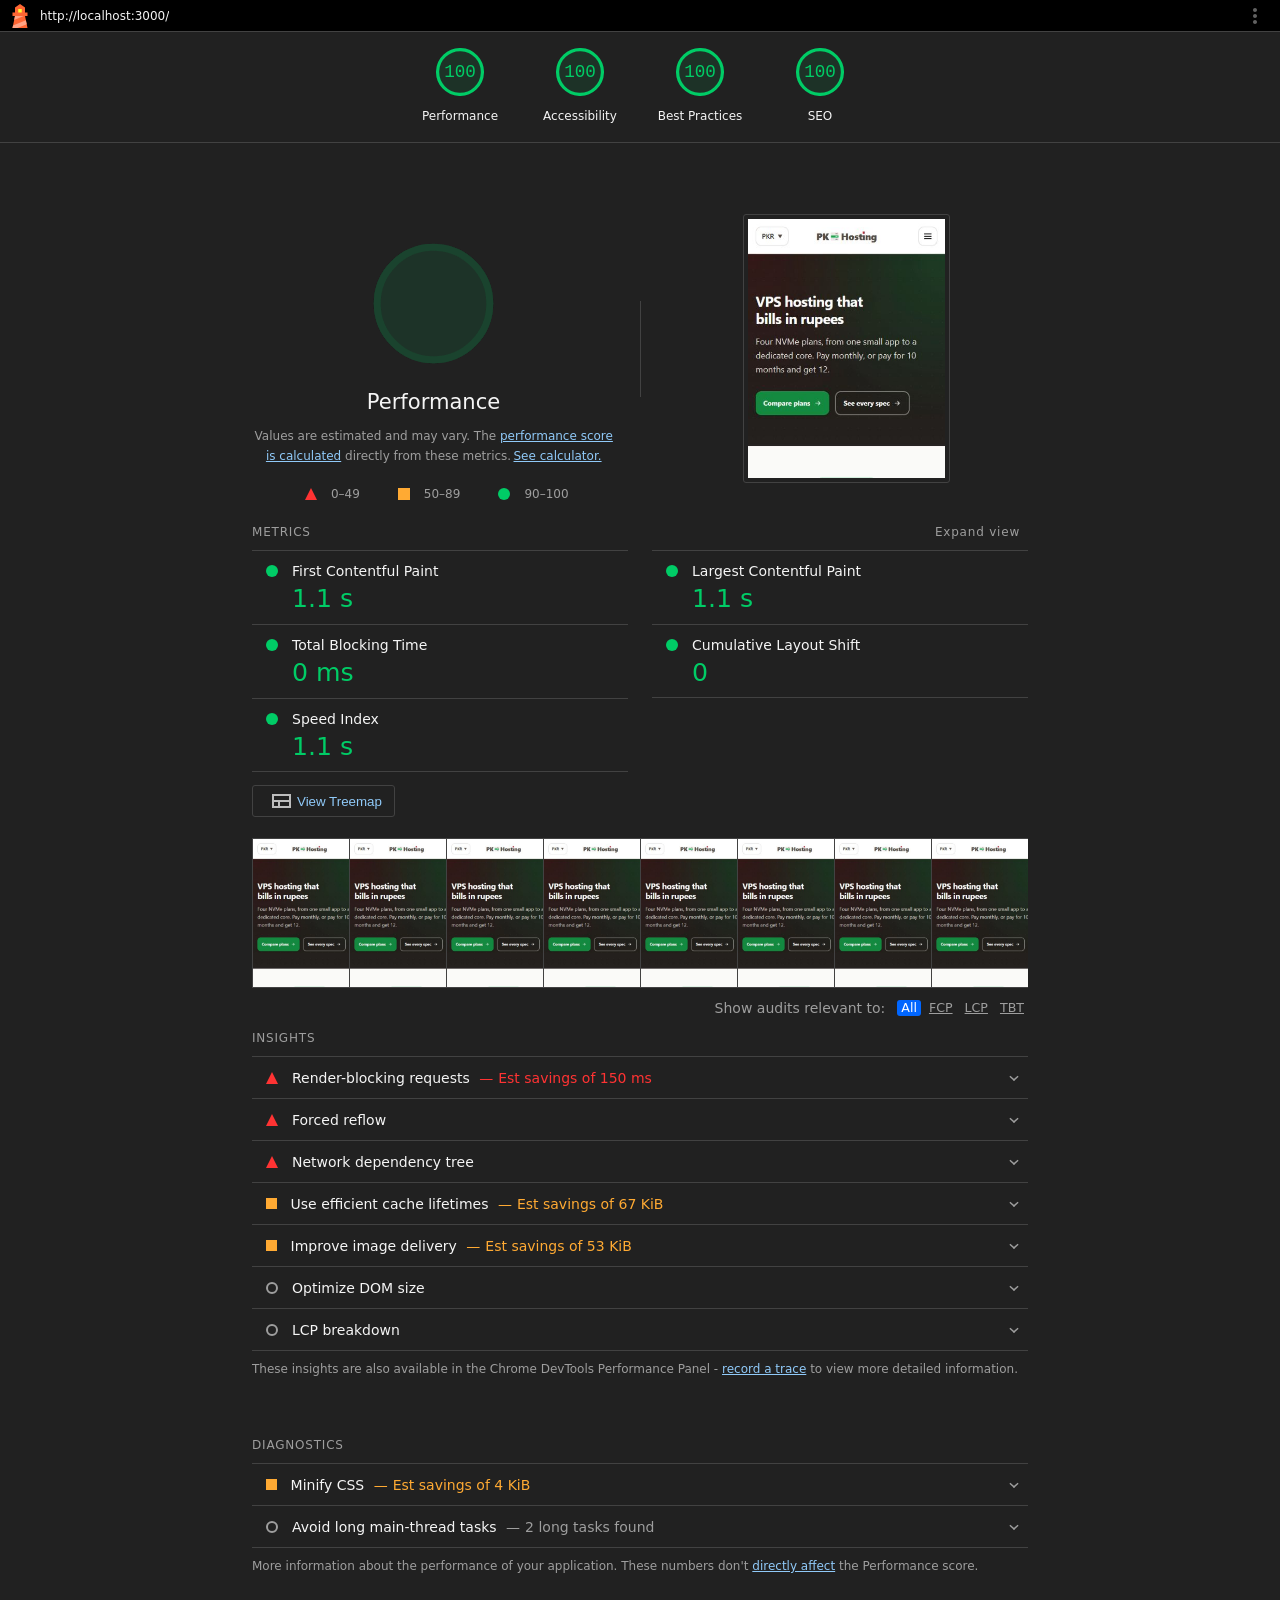
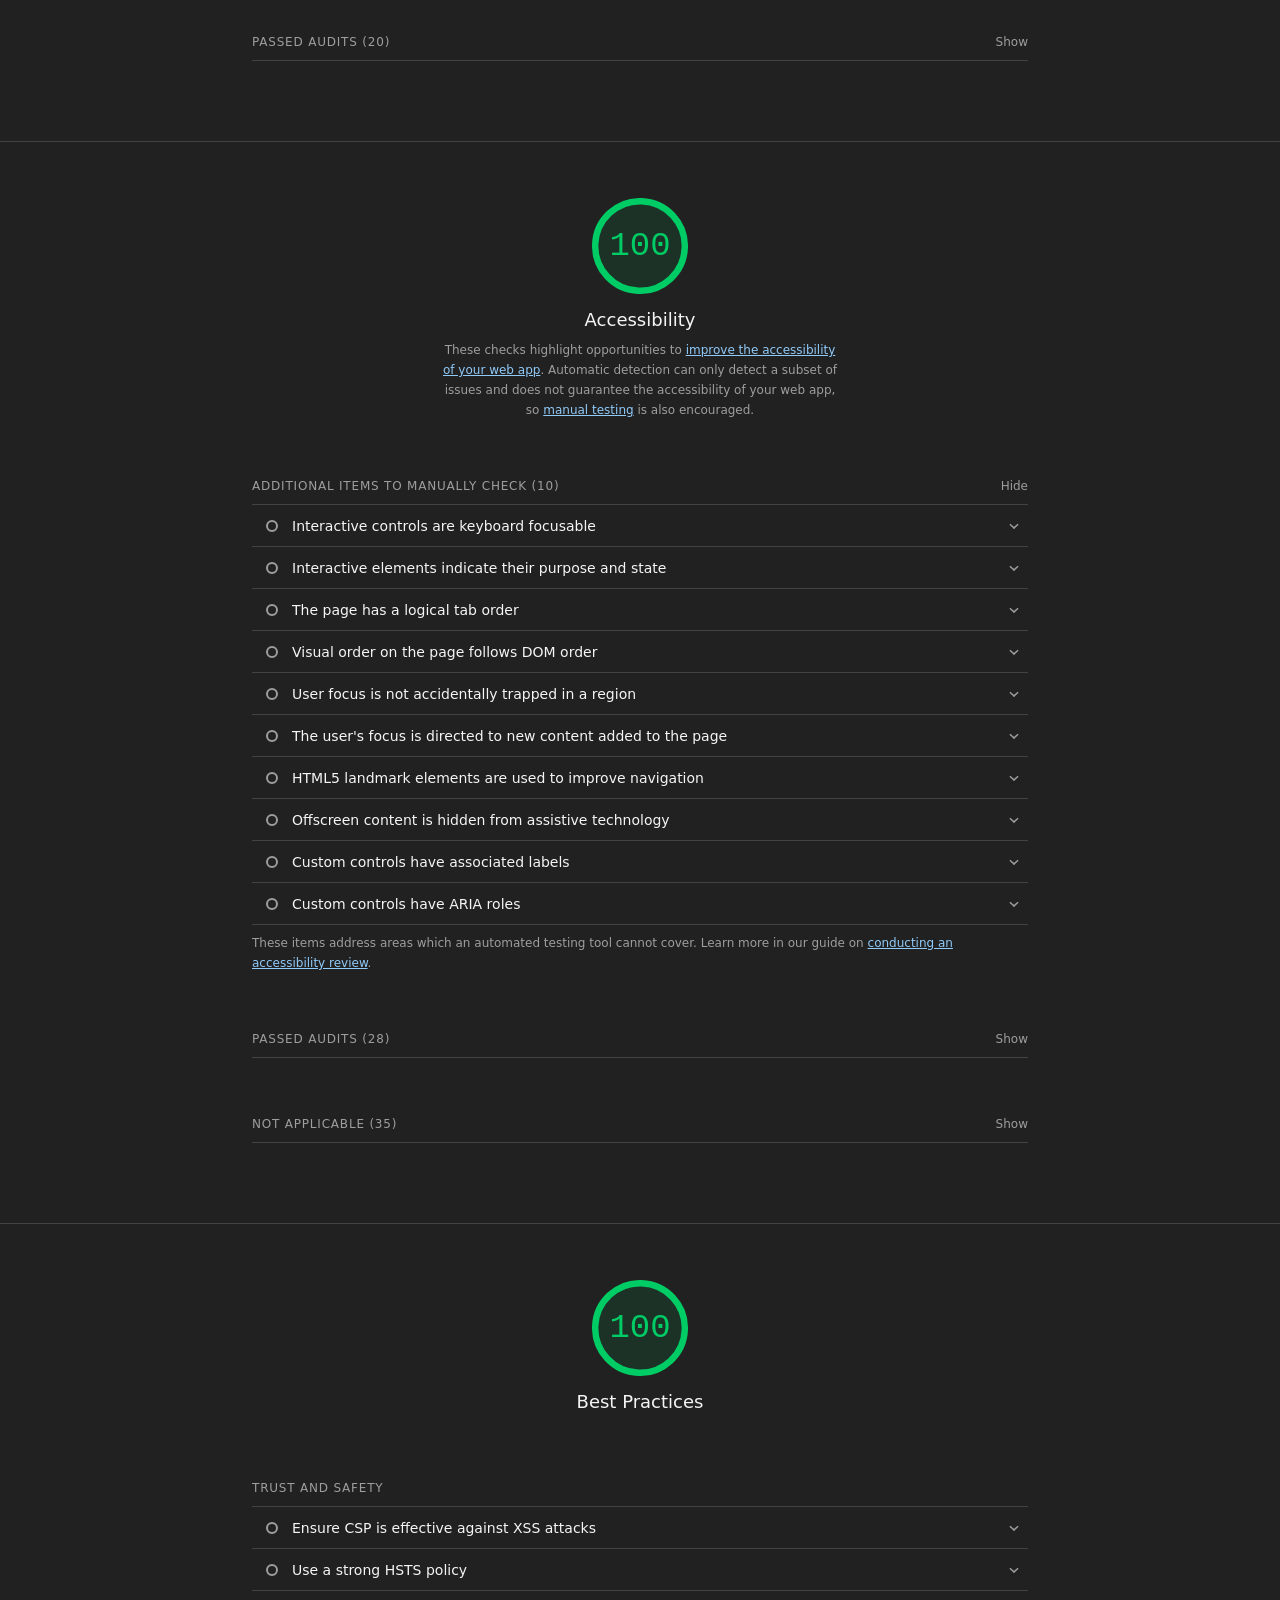
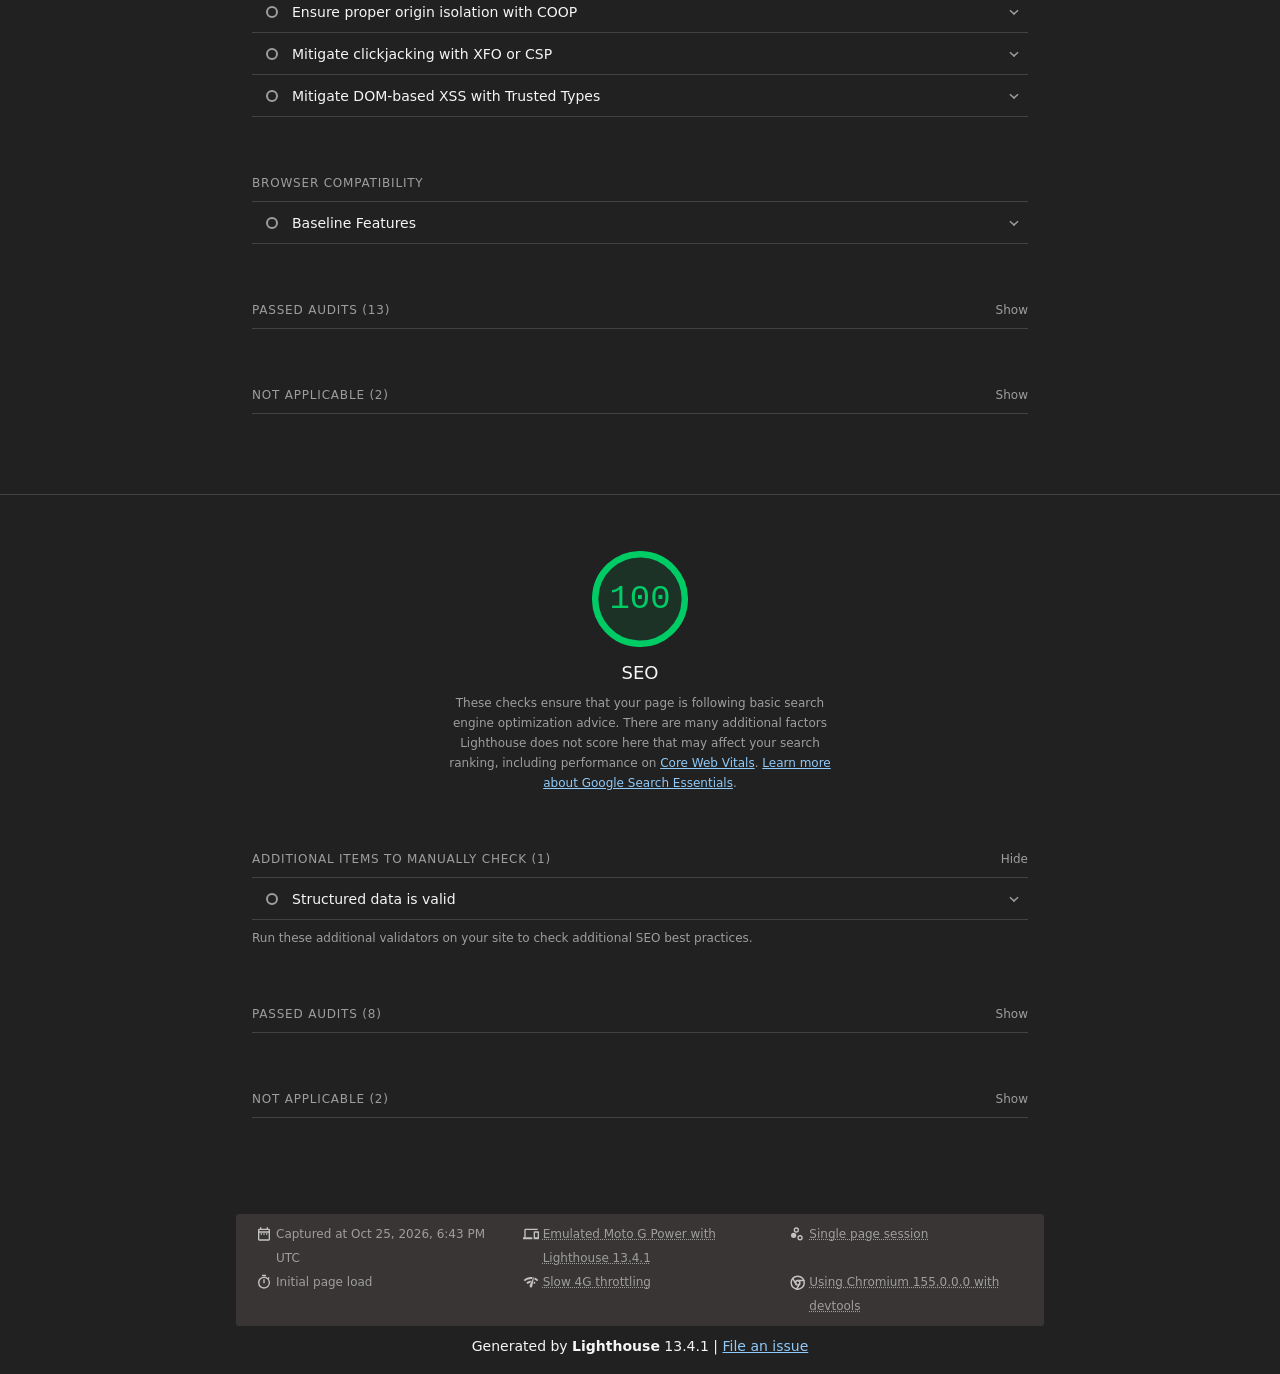
==== commit 4e2a4590: "docs: add lighthouse performance report final version" ====
--- a/docs/lighthouse-report.html
+++ b/docs/lighthouse-report.html
@@ -17,7 +17,7 @@
 
   <div id="lh-log"></div>
 
-  <script>window.__LIGHTHOUSE_JSON__ = {"lighthouseVersion":"13.4.1","requestedUrl":"http://localhost:3000/","mainDocumentUrl":"http://localhost:3000/","finalDisplayedUrl":"http://localhost:3000/","finalUrl":"http://localhost:3000/","fetchTime":"2026-10-25T18:26:39.567Z","gatherMode":"navigation","runWarnings":[],"userAgent":"Mozilla/5.0 (Windows NT 10.0; Win64; x64) AppleWebKit/537.36 (KHTML, like Gecko) Chrome/155.0.0.0 Safari/537.36","environment":{"networkUserAgent":"Mozilla/5.0 (Linux; Android 11; moto g power (2022)) AppleWebKit/537.36 (KHTML, like Gecko) Chrome/155.0.0.0 Mobile Safari/537.36","hostUserAgent":"Mozilla/5.0 (Windows NT 10.0; Win64; x64) AppleWebKit/537.36 (KHTML, like Gecko) Chrome/155.0.0.0 Safari/537.36","benchmarkIndex":1803.5,"credits":{"axe-core":"4.12.1"}},"audits":{"is-on-https":{"id":"is-on-https","title":"Uses HTTPS","description":"All sites should be protected with HTTPS, even ones that don't handle sensitive data. This includes avoiding [mixed content](https://developers.google.com/web/fundamentals/security/prevent-mixed-content/what-is-mixed-content), where some resources are loaded over HTTP despite the initial request being served over HTTPS. HTTPS prevents intruders from tampering with or passively listening in on the communications between your app and your users, and is a prerequisite for HTTP/2 and many new web platform APIs. [Learn more about HTTPS](https://developer.chrome.com/docs/lighthouse/pwa/is-on-https/).","score":1,"scoreDisplayMode":"binary","details":{"type":"table","headings":[{"key":"url","valueType":"url","label":"Insecure URL"},{"key":"resolution","valueType":"text","label":"Request Resolution"}],"items":[]}},"redirects-http":{"id":"redirects-http","title":"Redirects HTTP traffic to HTTPS","description":"Make sure that you redirect all HTTP traffic to HTTPS in order to enable secure web features for all your users. [Learn more](https://developer.chrome.com/docs/lighthouse/pwa/redirects-http/).","score":null,"scoreDisplayMode":"notApplicable"},"first-contentful-paint":{"id":"first-contentful-paint","title":"First Contentful Paint","description":"First Contentful Paint marks the time at which the first text or image is painted. [Learn more about the First Contentful Paint metric](https://developer.chrome.com/docs/lighthouse/performance/first-contentful-paint/).","score":1,"scoreDisplayMode":"numeric","numericValue":786.3952000000002,"numericUnit":"millisecond","displayValue":"0.8 s","scoringOptions":{"p10":1800,"median":3000}},"largest-contentful-paint":{"id":"largest-contentful-paint","title":"Largest Contentful Paint","description":"Largest Contentful Paint marks the time at which the largest text or image is painted. [Learn more about the Largest Contentful Paint metric](https://developer.chrome.com/docs/lighthouse/performance/lighthouse-largest-contentful-paint/)","score":1,"scoreDisplayMode":"numeric","numericValue":970.7904000000001,"numericUnit":"millisecond","displayValue":"1.0 s","scoringOptions":{"p10":2500,"median":4000}},"speed-index":{"id":"speed-index","title":"Speed Index","description":"Speed Index shows how quickly the contents of a page are visibly populated. [Learn more about the Speed Index metric](https://developer.chrome.com/docs/lighthouse/performance/speed-index/).","score":1,"scoreDisplayMode":"numeric","numericValue":786.3952000000002,"numericUnit":"millisecond","displayValue":"0.8 s","scoringOptions":{"p10":3387,"median":5800}},"screenshot-thumbnails":{"id":"screenshot-thumbnails","title":"Screenshot Thumbnails","description":"This is what the load of your site looked like.","score":1,"scoreDisplayMode":"informative","details":{"type":"filmstrip","scale":3000,"items":[{"timing":375,"timestamp":4147913418,"data":"[data-uri]"},{"timing":750,"timestamp":4148288418,"data":"[data-uri]"},{"timing":1125,"timestamp":4148663418,"data":"[data-uri]"},{"timing":1500,"timestamp":4149038418,"data":"[data-uri]"},{"timing":1875,"timestamp":4149413418,"data":"[data-uri]"},{"timing":2250,"timestamp":4149788418,"data":"[data-uri]"},{"timing":2625,"timestamp":4150163418,"data":"[data-uri]"},{"timing":3000,"timestamp":4150538418,"data":"[data-uri]